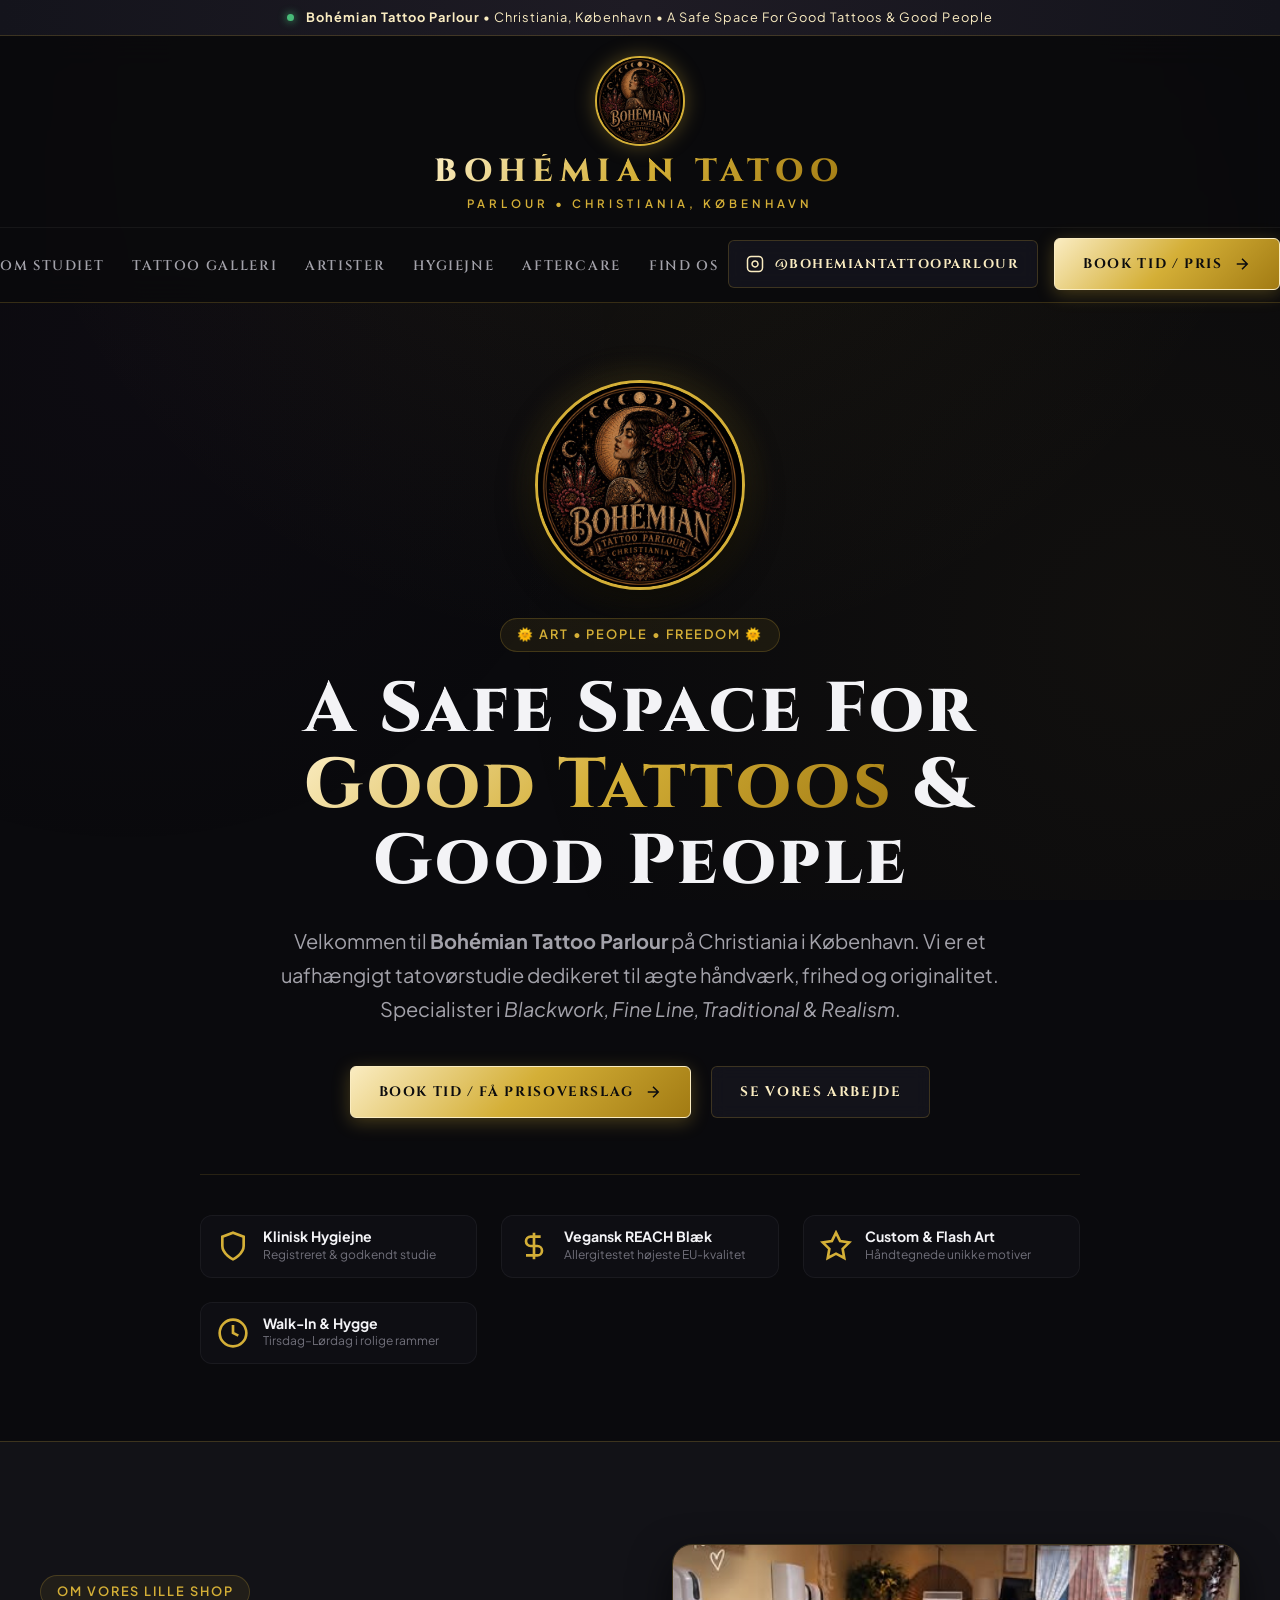
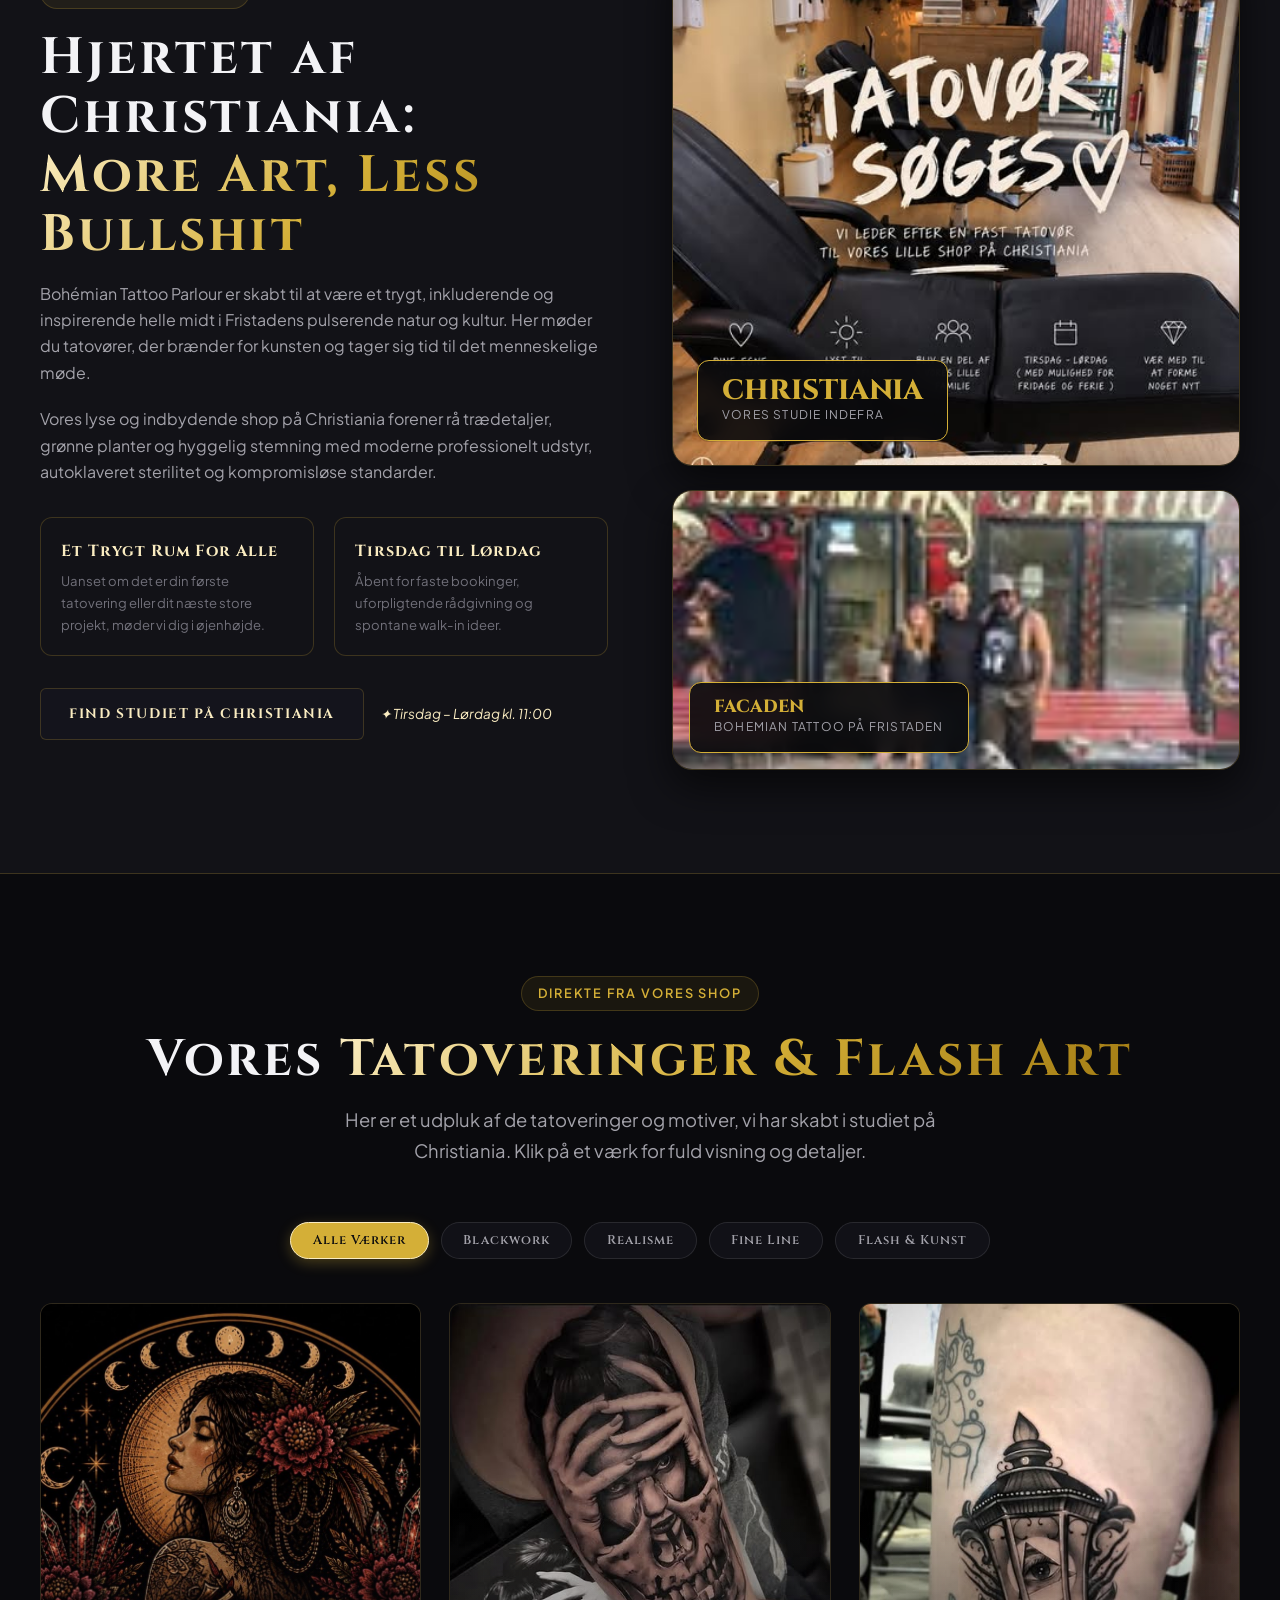
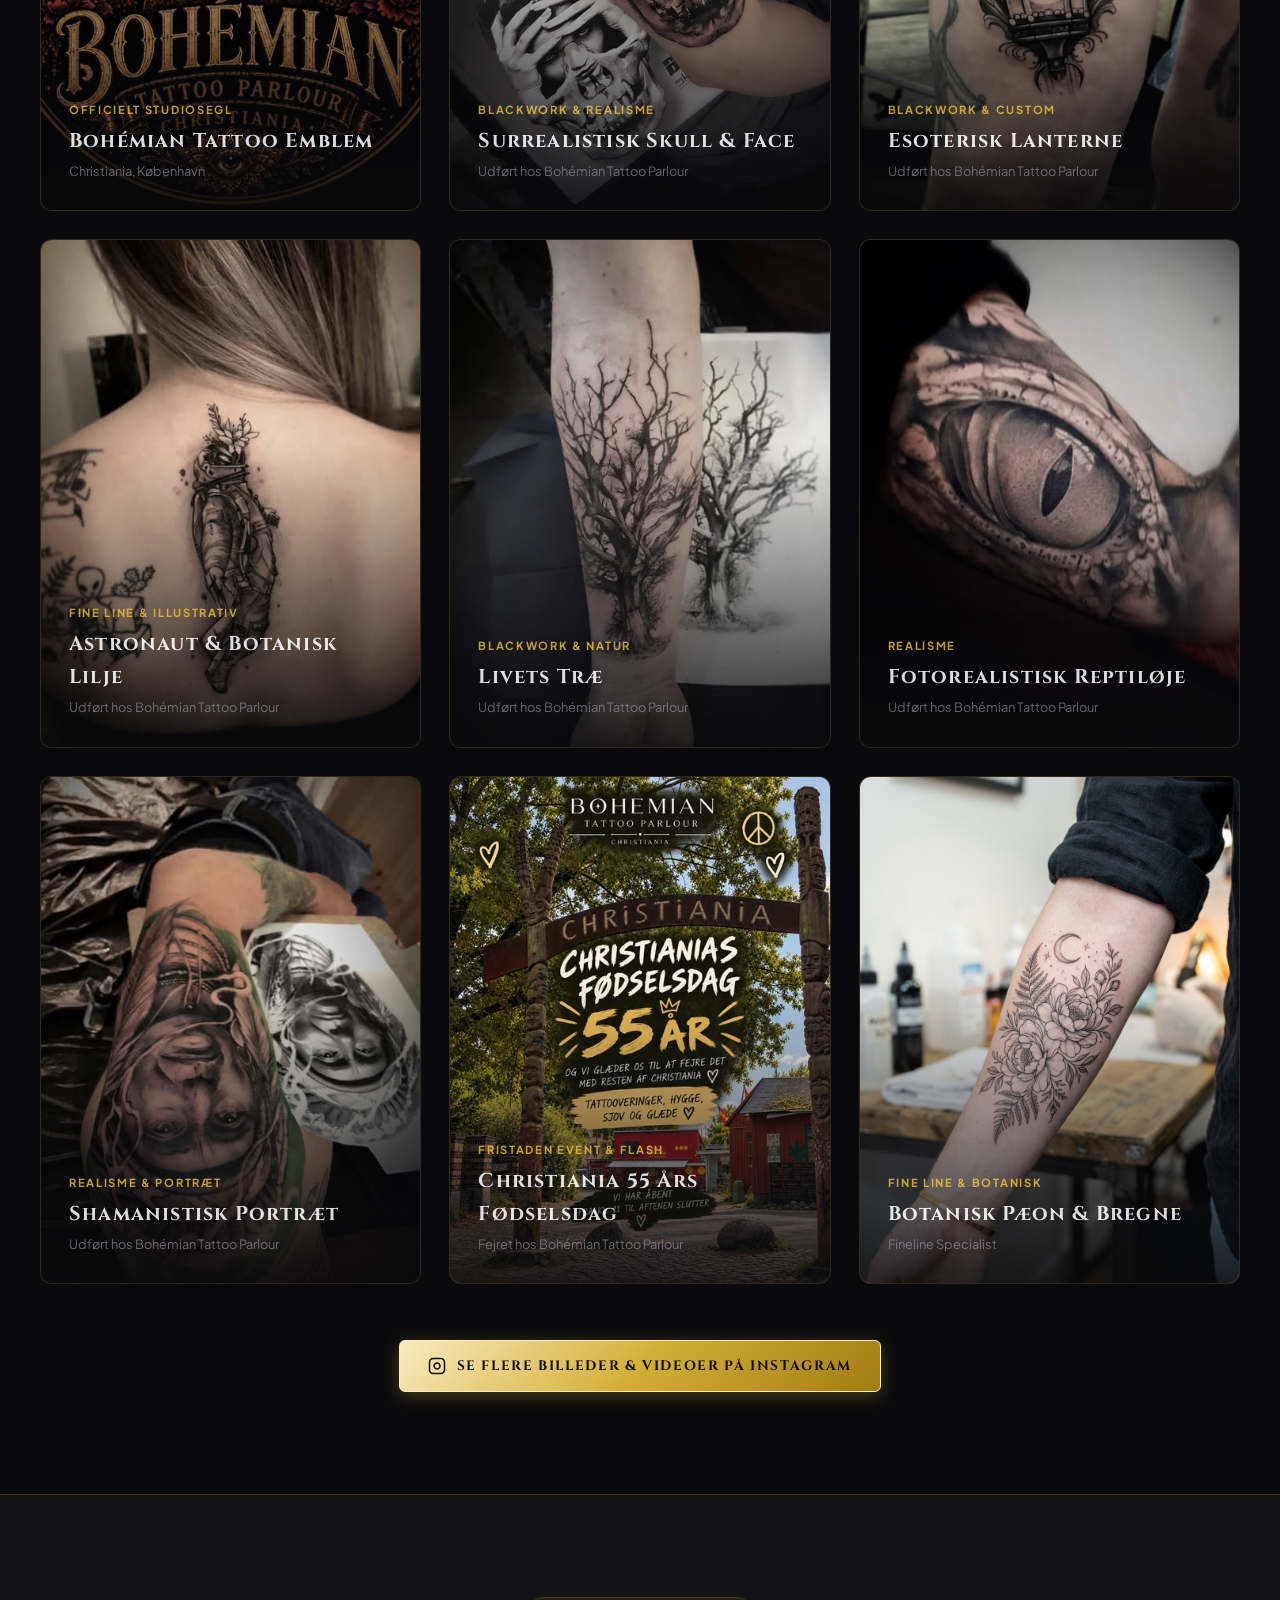
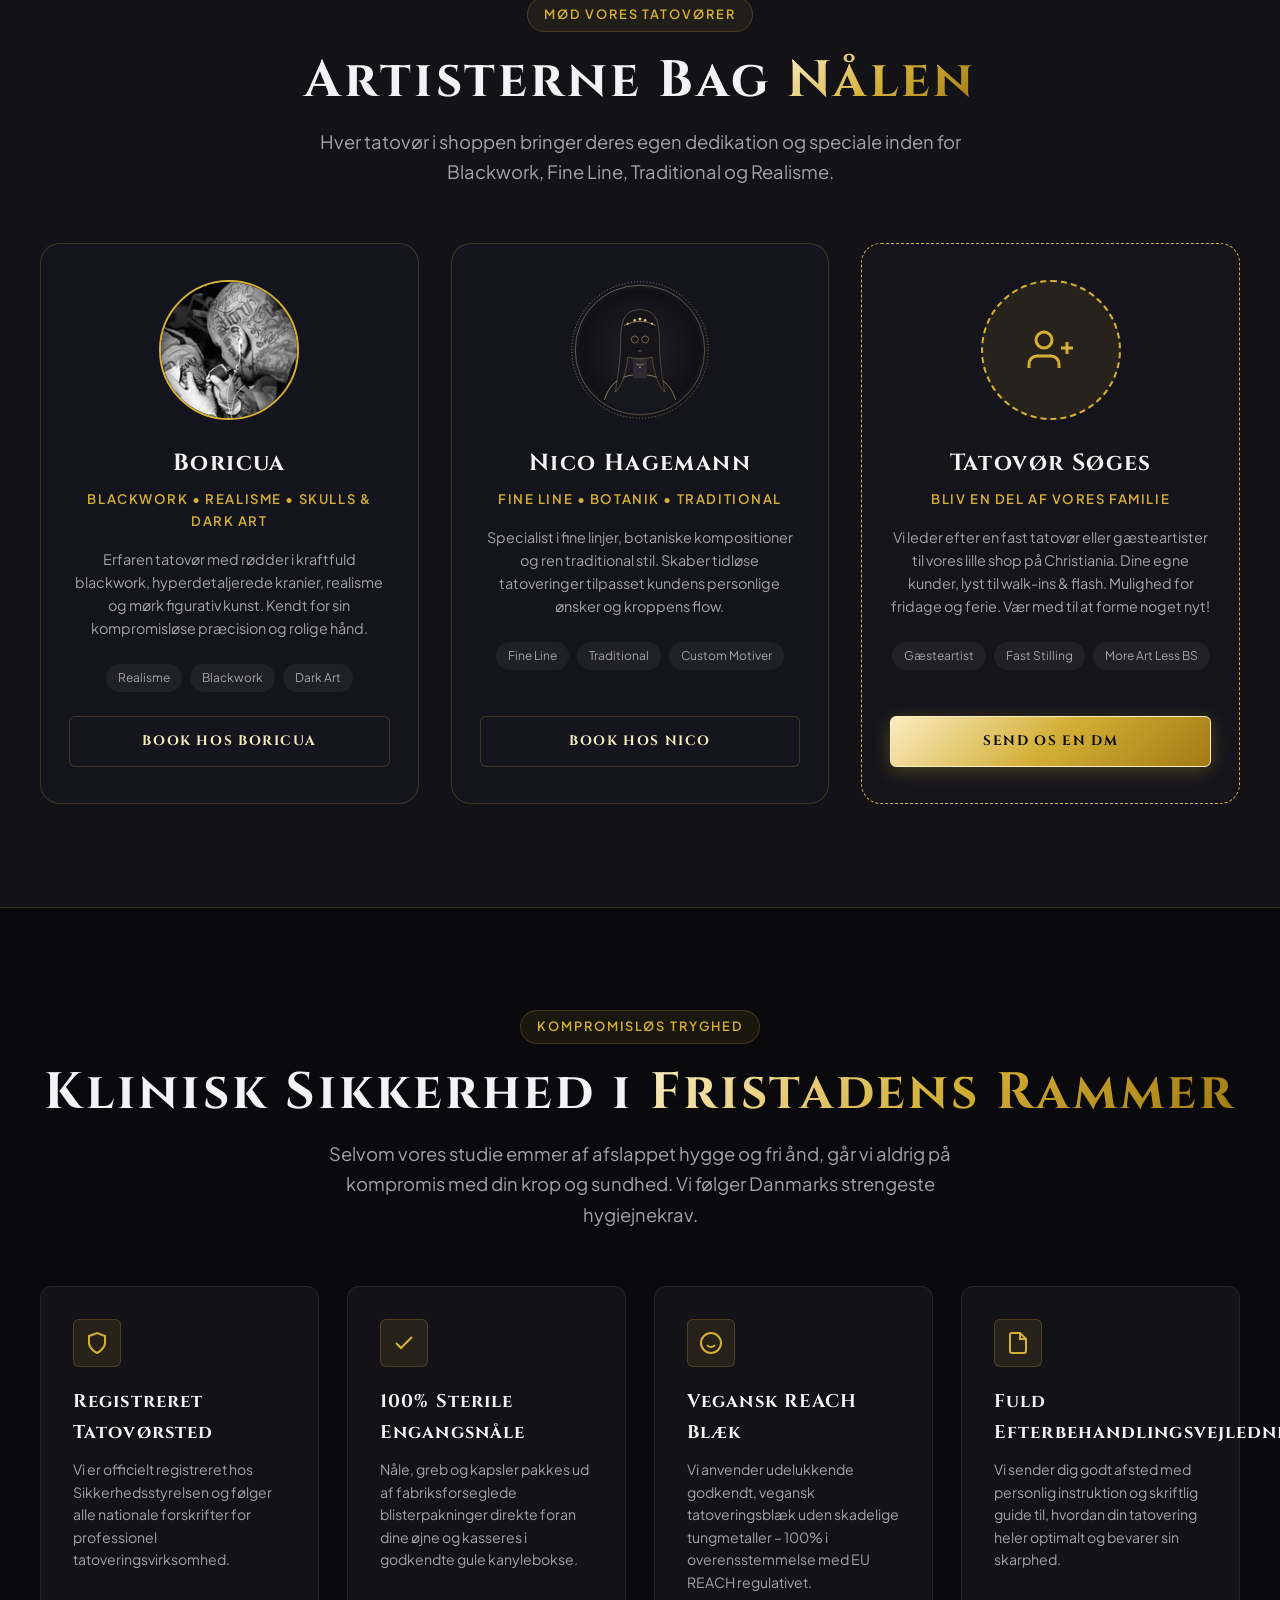
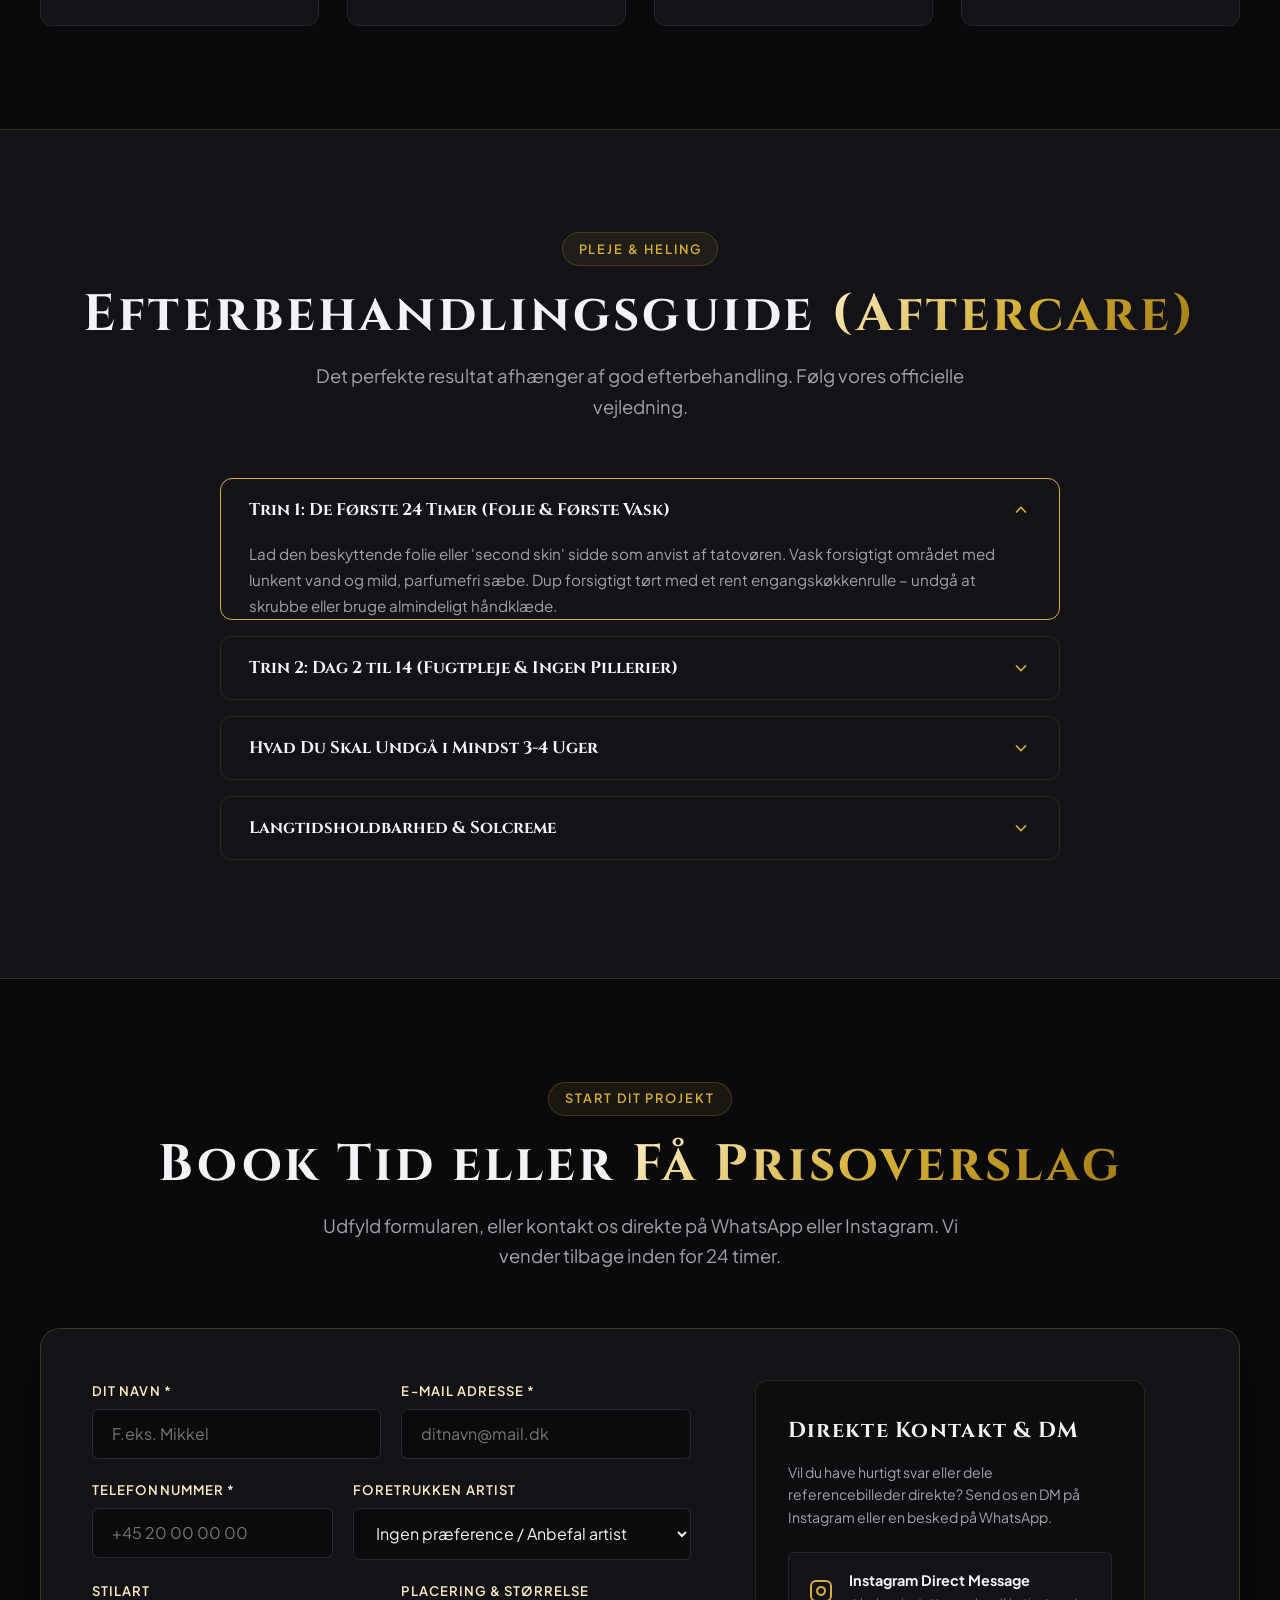
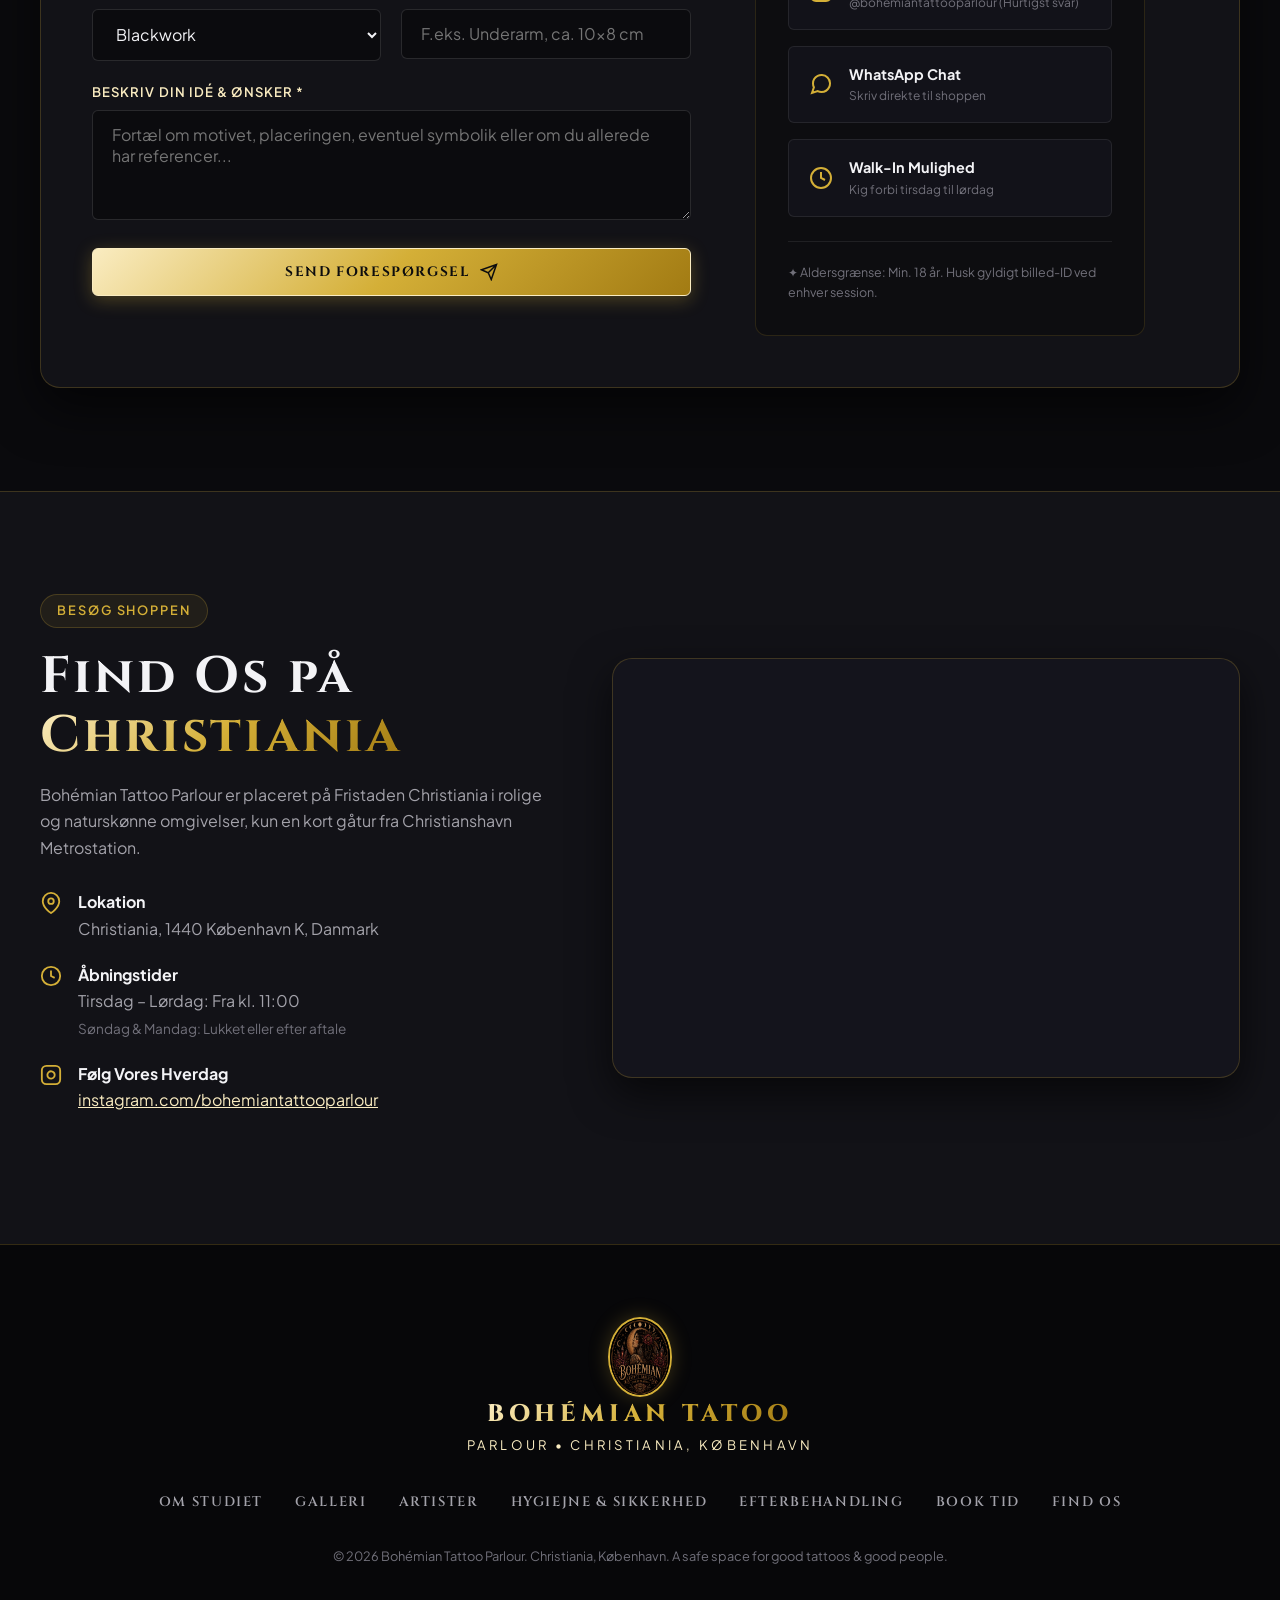
==== index.html @ d4ef80b8 "feat: integrate official master logo emblem from owner across header, hero, gallery and footer" ====
<!DOCTYPE html>
<html lang="da">
<head>
  <meta charset="UTF-8">
  <meta name="viewport" content="width=device-width, initial-scale=1.0">
  <title>Bohémian Tattoo Parlour — Christiania, København | Custom Tattoo Studio</title>
  <meta name="description" content="Bohémian Tattoo Parlour på Christiania i København. A safe space for good tattoos & good people. Blackwork, Fine Line, Traditional og Realism i hjertet af Fristaden.">
  <meta name="keywords" content="Bohemian Tatoo, Bohemian Tattoo Parlour, Christiania tatovør, København tattoo shop, blackwork, fineline, realism tattoo Copenhagen, Fristaden Christiania">
  
  <!-- Favicon -->
  <link rel="icon" type="image/jpeg" href="assets/images/bohemian-master-logo.jpg">
  
  <!-- Stylesheets -->
  <link rel="stylesheet" href="assets/css/styles.css">
</head>
<body>

  <!-- Top Announcement Bar -->
  <div class="announcement-bar">
    <span class="badge-live" aria-hidden="true"></span>
    <span><strong>Bohémian Tattoo Parlour</strong> • Christiania, København • A Safe Space For Good Tattoos &amp; Good People</span>
  </div>

  <!-- Main Sticky Header with Centered Branding (Logo & Name Centered in Top) -->
  <header class="site-header">
    <div class="container header-inner">
      <!-- Centered Brand Logo & Title -->
      <a href="#top" class="brand-centerpiece" aria-label="Bohémian Tattoo Parlour Forside">
        <div class="logo-wrapper">
          <img src="assets/images/bohemian-master-logo.jpg" alt="Bohémian Tattoo Parlour Christiania Logo" class="brand-master-emblem" width="90" height="90">
        </div>
        <h1 class="brand-title gold-gradient-text">BOHÉMIAN TATOO</h1>
        <span class="brand-tagline">PARLOUR • CHRISTIANIA, KØBENHAVN</span>
      </a>

      <!-- Desktop & Tablet Navigation Row -->
      <div class="nav-row">
        <nav aria-label="Hovednavigation">
          <ul class="nav-links">
            <li><a href="#om-os" class="nav-link">Om Studiet</a></li>
            <li><a href="#galleri" class="nav-link">Tattoo Galleri</a></li>
            <li><a href="#artister" class="nav-link">Artister</a></li>
            <li><a href="#hygiejne" class="nav-link">Hygiejne</a></li>
            <li><a href="#aftercare" class="nav-link">Aftercare</a></li>
            <li><a href="#kontakt" class="nav-link">Find Os</a></li>
          </ul>
        </nav>

        <div class="header-actions">
          <a href="https://www.instagram.com/bohemiantattooparlour/" target="_blank" rel="noopener" class="btn btn-secondary" style="padding: 0.6rem 1.1rem; font-size: 0.8rem;" aria-label="Følg os på Instagram">
            <svg class="btn-icon" viewBox="0 0 24 24" fill="none" stroke="currentColor" stroke-width="2"><rect x="2" y="2" width="20" height="20" rx="5" ry="5"/><path d="M16 11.37A4 4 0 1 1 12.63 8 4 4 0 0 1 16 11.37z"/><line x1="17.5" y1="6.5" x2="17.51" y2="6.5"/></svg>
            <span>@bohemiantattooparlour</span>
          </a>
          <a href="#booking" class="btn btn-primary">
            <span>Book Tid / Pris</span>
            <svg class="btn-icon" viewBox="0 0 24 24" fill="none" stroke="currentColor" stroke-width="2"><path d="M5 12h14M12 5l7 7-7 7"/></svg>
          </a>
        </div>

        <!-- Mobile Menu Toggle Button -->
        <button class="mobile-nav-toggle" aria-label="Åbn navigationsmenu" aria-expanded="false" aria-controls="mobile-menu">
          <span></span>
          <span></span>
          <span></span>
        </button>
      </div>
    </div>
  </header>

  <!-- Mobile Drawer Menu -->
  <div class="mobile-nav-backdrop"></div>
  <div class="mobile-nav-drawer" id="mobile-menu" aria-hidden="true">
    <div>
      <div class="brand-centerpiece" style="margin-bottom: 2rem;">
        <img src="assets/images/bohemian-master-logo.jpg" alt="Bohémian Tattoo Parlour Logo" class="brand-master-emblem" style="width: 72px; height: 72px; margin-bottom: 0.5rem;">
        <span class="brand-title gold-gradient-text" style="font-size: 1.3rem;">BOHÉMIAN TATOO</span>
        <span class="brand-tagline">CHRISTIANIA • KØBENHAVN</span>
      </div>
      <ul class="mobile-nav-links">
        <li><a href="#om-os" class="nav-link">Om Studiet</a></li>
        <li><a href="#galleri" class="nav-link">Tattoo Galleri</a></li>
        <li><a href="#artister" class="nav-link">Tatovører &amp; Team</a></li>
        <li><a href="#hygiejne" class="nav-link">Hygiejnestandard</a></li>
        <li><a href="#aftercare" class="nav-link">Efterbehandling</a></li>
        <li><a href="#kontakt" class="nav-link">Find Os på Christiania</a></li>
      </ul>
    </div>
    <div>
      <a href="#booking" class="btn btn-primary" style="width: 100%; margin-bottom: 0.75rem;">Book Konsultation</a>
      <a href="https://www.instagram.com/bohemiantattooparlour/" target="_blank" rel="noopener" class="btn btn-secondary" style="width: 100%; margin-bottom: 1rem;">
        <span>Følg på Instagram</span>
      </a>
      <p style="font-size: 0.8rem; color: var(--text-dim); text-align: center;">Christiania, København • More Art Less Bullshit</p>
    </div>
  </div>

  <main id="top">
    <!-- Hero Section -->
    <section class="hero-section">
      <div class="container hero-content">
        <!-- Floating Official Studio Master Emblem -->
        <div class="hero-emblem-wrapper">
          <img src="assets/images/bohemian-master-logo.jpg" alt="Bohémian Tattoo Parlour Christiania Officielt Segl" class="hero-master-emblem" width="200" height="200">
        </div>
        <div class="section-badge">
          <span>🌞 ART • PEOPLE • FREEDOM 🌞</span>
        </div>
        <h1 class="hero-headline">
          A Safe Space For <span class="gold-gradient-text">Good Tattoos</span> &amp; Good People
        </h1>
        <p class="hero-description">
          Velkommen til <strong>Bohémian Tattoo Parlour</strong> på Christiania i København. Vi er et uafhængigt tatovørstudie dedikeret til ægte håndværk, frihed og originalitet. Specialister i <em>Blackwork, Fine Line, Traditional &amp; Realism</em>.
        </p>

        <div class="hero-cta-group">
          <a href="#booking" class="btn btn-primary">
            <span>Book Tid / Få Prisoverslag</span>
            <svg class="btn-icon" viewBox="0 0 24 24" fill="none" stroke="currentColor" stroke-width="2"><path d="M5 12h14M12 5l7 7-7 7"/></svg>
          </a>
          <a href="#galleri" class="btn btn-secondary">
            <span>Se Vores Arbejde</span>
          </a>
        </div>

        <!-- Trust Badges -->
        <div class="trust-badges-grid">
          <div class="trust-item">
            <svg class="trust-icon" viewBox="0 0 24 24" fill="none" stroke="currentColor" stroke-width="2"><path d="M12 22s8-4 8-10V5l-8-3-8 3v7c0 6 8 10 8 10z"/></svg>
            <div>
              <div class="trust-title">Klinisk Hygiejne</div>
              <div class="trust-desc">Registreret &amp; godkendt studie</div>
            </div>
          </div>

          <div class="trust-item">
            <svg class="trust-icon" viewBox="0 0 24 24" fill="none" stroke="currentColor" stroke-width="2"><path d="M12 2v20M17 5H9.5a3.5 3.5 0 0 0 0 7h5a3.5 3.5 0 0 1 0 7H6"/></svg>
            <div>
              <div class="trust-title">Vegansk REACH Blæk</div>
              <div class="trust-desc">Allergitestet højeste EU-kvalitet</div>
            </div>
          </div>

          <div class="trust-item">
            <svg class="trust-icon" viewBox="0 0 24 24" fill="none" stroke="currentColor" stroke-width="2"><path d="M12 2l3.09 6.26L22 9.27l-5 4.87 1.18 6.88L12 17.77l-6.18 3.25L7 14.14 2 9.27l6.91-1.01L12 2z"/></svg>
            <div>
              <div class="trust-title">Custom &amp; Flash Art</div>
              <div class="trust-desc">Håndtegnede unikke motiver</div>
            </div>
          </div>

          <div class="trust-item">
            <svg class="trust-icon" viewBox="0 0 24 24" fill="none" stroke="currentColor" stroke-width="2"><circle cx="12" cy="12" r="10"/><path d="M12 6v6l4 2"/></svg>
            <div>
              <div class="trust-title">Walk-In &amp; Hygge</div>
              <div class="trust-desc">Tirsdag–Lørdag i rolige rammer</div>
            </div>
          </div>
        </div>
      </div>
    </section>

    <!-- Om Bohemian Tatoo & Vores Studie -->
    <section id="om-os" style="background: var(--bg-surface); border-top: 1px solid var(--gold-border); border-bottom: 1px solid var(--gold-border);">
      <div class="container">
        <div class="about-grid">
          <div class="about-text">
            <div class="section-badge">Om Vores Lille Shop</div>
            <h2 class="section-title">Hjertet af Christiania: <span class="gold-gradient-text">More Art, Less Bullshit</span></h2>
            <p>
              Bohémian Tattoo Parlour er skabt til at være et trygt, inkluderende og inspirerende helle midt i Fristadens pulserende natur og kultur. Her møder du tatovører, der brænder for kunsten og tager sig tid til det menneskelige møde.
            </p>
            <p>
              Vores lyse og indbydende shop på Christiania forener rå trædetaljer, grønne planter og hyggelig stemning med moderne professionelt udstyr, autoklaveret sterilitet og kompromisløse standarder.
            </p>

            <div class="about-features">
              <div class="feature-box">
                <h4>Et Trygt Rum For Alle</h4>
                <p>Uanset om det er din første tatovering eller dit næste store projekt, møder vi dig i øjenhøjde.</p>
              </div>
              <div class="feature-box">
                <h4>Tirsdag til Lørdag</h4>
                <p>Åbent for faste bookinger, uforpligtende rådgivning og spontane walk-in ideer.</p>
              </div>
            </div>

            <div style="margin-top: 2rem; display: flex; gap: 1rem; align-items: center; flex-wrap: wrap;">
              <a href="#kontakt" class="btn btn-secondary">
                <span>Find Studiet på Christiania</span>
              </a>
              <span style="font-size: 0.85rem; color: var(--gold-light); font-style: italic;">✦ Tirsdag – Lørdag kl. 11:00</span>
            </div>
          </div>

          <!-- Real Studio Photos from Christiania -->
          <div class="about-images-duo">
            <div class="about-image-card" style="margin-bottom: 1.5rem;">
              <img src="assets/images/instagram/ig_photo_7.jpg" alt="Bohémian Tattoo Parlour studie indendørs på Christiania">
              <div class="about-floating-badge">
                <div class="number">CHRISTIANIA</div>
                <div class="label">Vores Studie Indefra</div>
              </div>
            </div>
            
            <div class="about-image-card" style="max-height: 280px;">
              <img src="assets/images/instagram/ig_photo_4.jpg" alt="Bohemian Tattoo shop facade og holdet på Christiania" style="height: 280px; object-fit: cover;">
              <div class="about-floating-badge" style="bottom: 1rem; left: 1rem;">
                <div class="number" style="font-size: 1.1rem;">FACADEN</div>
                <div class="label">Bohemian Tattoo på Fristaden</div>
              </div>
            </div>
          </div>
        </div>
      </div>
    </section>

    <!-- Galleri & Værker fra Instagram -->
    <section id="galleri">
      <div class="container">
        <div class="text-center">
          <div class="section-badge">Direkte Fra Vores Shop</div>
          <h2 class="section-title">Vores <span class="gold-gradient-text">Tatoveringer &amp; Flash Art</span></h2>
          <p class="section-subtitle">
            Her er et udpluk af de tatoveringer og motiver, vi har skabt i studiet på Christiania. Klik på et værk for fuld visning og detaljer.
          </p>
        </div>

        <!-- Filter Knapper -->
        <div class="gallery-filters" role="group" aria-label="Filtrer tatoveringer efter stil">
          <button class="filter-btn active" data-filter="all">Alle Værker</button>
          <button class="filter-btn" data-filter="blackwork">Blackwork</button>
          <button class="filter-btn" data-filter="realism">Realisme</button>
          <button class="filter-btn" data-filter="fineline">Fine Line</button>
          <button class="filter-btn" data-filter="flash">Flash &amp; Kunst</button>
        </div>

        <!-- Galleri Grid med faktiske billeder fra Instagram -->
        <div class="gallery-grid">
          <!-- Card 0: Official Studio Master Artwork -->
          <article class="gallery-card" data-category="flash blackwork" 
                   data-img="assets/images/bohemian-master-logo.jpg"
                   data-title="Bohémian Tattoo Parlour — Officielt Studiosegl"
                   data-tag="Officielt Studiosegl"
                   data-artist="Bohémian Tattoo Parlour"
                   data-desc="Det officielle kunstværk og emblem for studiet på Christiania. Forener den boheme sjæl med hellige månefaser, krystaller, kropskunst og det vågende øje i guld og kobber.">
            <img src="assets/images/bohemian-master-logo.jpg" alt="Bohémian Tattoo Parlour officielt logo emblem" loading="lazy">
            <div class="gallery-card-overlay">
              <span class="gallery-tag">Officielt Studiosegl</span>
              <h3 class="gallery-card-title">Bohémian Tattoo Emblem</h3>
              <span class="gallery-artist-credit">Christiania, København</span>
            </div>
          </article>

          <!-- Card 1: Surreal Skull & Face -->
          <article class="gallery-card" data-category="blackwork realism" 
                   data-img="assets/images/instagram/ig_photo_16.jpg"
                   data-title="Surrealistisk Skull &amp; Face Realisme"
                   data-tag="Blackwork &amp; Realisme"
                   data-artist="Bohémian Tattoo Parlour"
                   data-desc="Kraftfuld og detaljeret sort/grå komposition, der kombinerer anatomisk kranie med ansigt og hænder i dyb kontrast.">
            <img src="assets/images/instagram/ig_photo_16.jpg" alt="Surrealistisk skull og ansigt tatovering" loading="lazy">
            <div class="gallery-card-overlay">
              <span class="gallery-tag">Blackwork &amp; Realisme</span>
              <h3 class="gallery-card-title">Surrealistisk Skull &amp; Face</h3>
              <span class="gallery-artist-credit">Udført hos Bohémian Tattoo Parlour</span>
            </div>
          </article>

          <!-- Card 2: Esoteric Lantern with Eye -->
          <article class="gallery-card" data-category="blackwork flash" 
                   data-img="assets/images/instagram/ig_photo_8.jpg"
                   data-title="Esoterisk Lanterne &amp; Det Vågende Øje"
                   data-tag="Blackwork &amp; Custom"
                   data-artist="Bohémian Tattoo Parlour"
                   data-desc="Boheme-inspireret lygtemotiv med ornamentik og det vågende øje i trekanten. Skarpe linjer og bløde skygger.">
            <img src="assets/images/instagram/ig_photo_8.jpg" alt="Lanterne tatovering med vågende øje" loading="lazy">
            <div class="gallery-card-overlay">
              <span class="gallery-tag">Blackwork &amp; Custom</span>
              <h3 class="gallery-card-title">Esoterisk Lanterne</h3>
              <span class="gallery-artist-credit">Udført hos Bohémian Tattoo Parlour</span>
            </div>
          </article>

          <!-- Card 3: Floating Astronaut with Flowers -->
          <article class="gallery-card" data-category="fineline blackwork" 
                   data-img="assets/images/instagram/ig_photo_11.jpg"
                   data-title="Svævende Astronaut &amp; Botanisk Lilje"
                   data-tag="Fine Line &amp; Illustrativ"
                   data-artist="Bohémian Tattoo Parlour"
                   data-desc="Poetisk motiv af en vægtløs astronaut med vilde botaniske blomster spirende fra hjelmen. Fin linjeføring på ryg.">
            <img src="assets/images/instagram/ig_photo_11.jpg" alt="Astronaut tatovering med blomster på ryg" loading="lazy">
            <div class="gallery-card-overlay">
              <span class="gallery-tag">Fine Line &amp; Illustrativ</span>
              <h3 class="gallery-card-title">Astronaut &amp; Botanisk Lilje</h3>
              <span class="gallery-artist-credit">Udført hos Bohémian Tattoo Parlour</span>
            </div>
          </article>

          <!-- Card 4: Tree of Life Blackwork -->
          <article class="gallery-card" data-category="blackwork fineline" 
                   data-img="assets/images/instagram/ig_photo_12.jpg"
                   data-title="Livets Træ &amp; Grenværk"
                   data-tag="Blackwork &amp; Natur"
                   data-artist="Bohémian Tattoo Parlour"
                   data-desc="Præcis illustration af et kroget, levende egetræ på underarmen med fine, dynamiske forgreninger.">
            <img src="assets/images/instagram/ig_photo_12.jpg" alt="Træ tatovering på underarm" loading="lazy">
            <div class="gallery-card-overlay">
              <span class="gallery-tag">Blackwork &amp; Natur</span>
              <h3 class="gallery-card-title">Livets Træ</h3>
              <span class="gallery-artist-credit">Udført hos Bohémian Tattoo Parlour</span>
            </div>
          </article>

          <!-- Card 5: Photorealistic Reptile Eye -->
          <article class="gallery-card" data-category="realism" 
                   data-img="assets/images/instagram/ig_photo_14.jpg"
                   data-title="Fotorealistisk Reptiløje"
                   data-tag="Realisme"
                   data-artist="Bohémian Tattoo Parlour"
                   data-desc="Intens og naturtro gengivelse af et krybdyrs øje med mikroskopisk skæltekstur og lysrefleksioner.">
            <img src="assets/images/instagram/ig_photo_14.jpg" alt="Reptiløje realisme tatovering" loading="lazy">
            <div class="gallery-card-overlay">
              <span class="gallery-tag">Realisme</span>
              <h3 class="gallery-card-title">Fotorealistisk Reptiløje</h3>
              <span class="gallery-artist-credit">Udført hos Bohémian Tattoo Parlour</span>
            </div>
          </article>

          <!-- Card 6: Native Shamanic Portrait -->
          <article class="gallery-card" data-category="realism" 
                   data-img="assets/images/instagram/ig_photo_10.jpg"
                   data-title="Shamanistisk Portræt med Grøn Aura"
                   data-tag="Realisme &amp; Portræt"
                   data-artist="Bohémian Tattoo Parlour"
                   data-desc="Dybt portræt med fjerdragt, sjælefulde øjne og subtile grønne røg- og auratoner på overarm.">
            <img src="assets/images/instagram/ig_photo_10.jpg" alt="Shamanistisk portræt tatovering" loading="lazy">
            <div class="gallery-card-overlay">
              <span class="gallery-tag">Realisme &amp; Portræt</span>
              <h3 class="gallery-card-title">Shamanistisk Portræt</h3>
              <span class="gallery-artist-credit">Udført hos Bohémian Tattoo Parlour</span>
            </div>
          </article>

          <!-- Card 7: Christiania 55 År Event Poster -->
          <article class="gallery-card" data-category="flash" 
                   data-img="assets/images/instagram/ig_photo_6.jpg"
                   data-title="Christianias Fødselsdag 55 År"
                   data-tag="Fristaden Event &amp; Flash"
                   data-artist="Bohémian Tattoo Parlour"
                   data-desc="Officiel plakat og festdag for Christianias 55 års fødselsdag fejret med tatoveringer, hygge, sjov og glæde.">
            <img src="assets/images/instagram/ig_photo_6.jpg" alt="Christianias fødselsdag plakat for Bohemian Tattoo" loading="lazy">
            <div class="gallery-card-overlay">
              <span class="gallery-tag">Fristaden Event &amp; Flash</span>
              <h3 class="gallery-card-title">Christiania 55 Års Fødselsdag</h3>
              <span class="gallery-artist-credit">Fejret hos Bohémian Tattoo Parlour</span>
            </div>
          </article>

          <!-- Card 8: Botanisk Pæon Fineline -->
          <article class="gallery-card" data-category="fineline" 
                   data-img="assets/images/gallery-1.jpg"
                   data-title="Botanisk Pæon &amp; Bregne"
                   data-tag="Fine Line &amp; Botanisk"
                   data-artist="Bohémian Tattoo Parlour"
                   data-desc="Ultrasprød single-needle fineline med vilde bregner, pæoner og subtil halvmåne.">
            <img src="assets/images/gallery-1.jpg" alt="Fineline botanisk pæon tatovering" loading="lazy">
            <div class="gallery-card-overlay">
              <span class="gallery-tag">Fine Line &amp; Botanisk</span>
              <h3 class="gallery-card-title">Botanisk Pæon &amp; Bregne</h3>
              <span class="gallery-artist-credit">Fineline Specialist</span>
            </div>
          </article>
        </div>

        <!-- Instagram Feed Callout -->
        <div style="margin-top: 3.5rem; text-align: center;">
          <a href="https://www.instagram.com/bohemiantattooparlour/" target="_blank" rel="noopener" class="btn btn-primary" style="display: inline-flex;">
            <svg class="btn-icon" viewBox="0 0 24 24" fill="none" stroke="currentColor" stroke-width="2"><rect x="2" y="2" width="20" height="20" rx="5" ry="5"/><path d="M16 11.37A4 4 0 1 1 12.63 8 4 4 0 0 1 16 11.37z"/><line x1="17.5" y1="6.5" x2="17.51" y2="6.5"/></svg>
            <span>Se Flere Billeder &amp; Videoer på Instagram</span>
          </a>
        </div>
      </div>
    </section>

    <!-- Artister & Team -->
    <section id="artister" style="background: var(--bg-surface); border-top: 1px solid var(--gold-border); border-bottom: 1px solid var(--gold-border);">
      <div class="container">
        <div class="text-center">
          <div class="section-badge">Mød Vores Tatovører</div>
          <h2 class="section-title">Artisterne Bag <span class="gold-gradient-text">Nålen</span></h2>
          <p class="section-subtitle">
            Hver tatovør i shoppen bringer deres egen dedikation og speciale inden for Blackwork, Fine Line, Traditional og Realisme.
          </p>
        </div>

        <div class="artists-grid">
          <!-- Artist 1: Boricua -->
          <article class="artist-card">
            <div class="artist-avatar-wrapper">
              <img src="assets/images/instagram/ig_photo_2.jpg" alt="Tatovør Boricua" style="width: 100%; height: 100%; object-fit: cover; border-radius: 50%; border: 2px solid var(--gold-primary);">
            </div>
            <h3 class="artist-name">Boricua</h3>
            <span class="artist-specialty">Blackwork • Realisme • Skulls &amp; Dark Art</span>
            <p class="artist-bio">
              Erfaren tatovør med rødder i kraftfuld blackwork, hyperdetaljerede kranier, realisme og mørk figurativ kunst. Kendt for sin kompromisløse præcision og rolige hånd.
            </p>
            <div class="artist-tags">
              <span class="artist-tag-pill">Realisme</span>
              <span class="artist-tag-pill">Blackwork</span>
              <span class="artist-tag-pill">Dark Art</span>
            </div>
            <a href="#booking" class="btn btn-secondary" style="width: 100%; margin-top: auto;">Book hos Boricua</a>
          </article>

          <!-- Artist 2: Nico Hagemann -->
          <article class="artist-card">
            <div class="artist-avatar-wrapper">
              <img src="assets/images/artist-freja.svg" alt="Nico Hagemann tatovør" style="width: 100%; height: 100%; object-fit: cover; border-radius: 50%;">
            </div>
            <h3 class="artist-name">Nico Hagemann</h3>
            <span class="artist-specialty">Fine Line • Botanik • Traditional</span>
            <p class="artist-bio">
              Specialist i fine linjer, botaniske kompositioner og ren traditional stil. Skaber tidløse tatoveringer tilpasset kundens personlige ønsker og kroppens flow.
            </p>
            <div class="artist-tags">
              <span class="artist-tag-pill">Fine Line</span>
              <span class="artist-tag-pill">Traditional</span>
              <span class="artist-tag-pill">Custom Motiver</span>
            </div>
            <a href="#booking" class="btn btn-secondary" style="width: 100%; margin-top: auto;">Book hos Nico</a>
          </article>

          <!-- Artist 3: Tatovør Søges / Guest Spots -->
          <article class="artist-card" style="border: 1px dashed var(--gold-primary); background: rgba(22, 22, 30, 0.5);">
            <div class="artist-avatar-wrapper" style="display: flex; align-items: center; justify-content: center; background: rgba(212, 175, 55, 0.1); border: 2px dashed var(--gold-primary);">
              <svg viewBox="0 0 24 24" width="48" height="48" fill="none" stroke="var(--gold-primary)" stroke-width="1.5"><path d="M16 21v-2a4 4 0 0 0-4-4H5a4 4 0 0 0-4 4v2"/><circle cx="8.5" cy="7" r="4"/><line x1="20" y1="8" x2="20" y2="14"/><line x1="23" y1="11" x2="17" y2="11"/></svg>
            </div>
            <h3 class="artist-name">Tatovør Søges</h3>
            <span class="artist-specialty">Bliv en del af vores familie</span>
            <p class="artist-bio">
              Vi leder efter en fast tatovør eller gæsteartister til vores lille shop på Christiania. Dine egne kunder, lyst til walk-ins &amp; flash. Mulighed for fridage og ferie. Vær med til at forme noget nyt!
            </p>
            <div class="artist-tags">
              <span class="artist-tag-pill">Gæsteartist</span>
              <span class="artist-tag-pill">Fast Stilling</span>
              <span class="artist-tag-pill">More Art Less BS</span>
            </div>
            <a href="https://www.instagram.com/bohemiantattooparlour/" target="_blank" rel="noopener" class="btn btn-primary" style="width: 100%; margin-top: auto;">Send os en DM</a>
          </article>
        </div>
      </div>
    </section>

    <!-- Hygiejne & Sikkerhed -->
    <section id="hygiejne">
      <div class="container">
        <div class="text-center">
          <div class="section-badge">Kompromisløs Tryghed</div>
          <h2 class="section-title">Klinisk Sikkerhed i <span class="gold-gradient-text">Fristadens Rammer</span></h2>
          <p class="section-subtitle">
            Selvom vores studie emmer af afslappet hygge og fri ånd, går vi aldrig på kompromis med din krop og sundhed. Vi følger Danmarks strengeste hygiejnekrav.
          </p>
        </div>

        <div class="hygiene-grid">
          <div class="hygiene-card">
            <div class="hygiene-icon-wrap">
              <svg viewBox="0 0 24 24" width="24" height="24" fill="none" stroke="currentColor" stroke-width="2"><path d="M12 22s8-4 8-10V5l-8-3-8 3v7c0 6 8 10 8 10z"/></svg>
            </div>
            <h4>Registreret Tatovørsted</h4>
            <p>Vi er officielt registreret hos Sikkerhedsstyrelsen og følger alle nationale forskrifter for professionel tatoveringsvirksomhed.</p>
          </div>

          <div class="hygiene-card">
            <div class="hygiene-icon-wrap">
              <svg viewBox="0 0 24 24" width="24" height="24" fill="none" stroke="currentColor" stroke-width="2"><polyline points="20 6 9 17 4 12"/></svg>
            </div>
            <h4>100% Sterile Engangsnåle</h4>
            <p>Nåle, greb og kapsler pakkes ud af fabriksforseglede blisterpakninger direkte foran dine øjne og kasseres i godkendte gule kanylebokse.</p>
          </div>

          <div class="hygiene-card">
            <div class="hygiene-icon-wrap">
              <svg viewBox="0 0 24 24" width="24" height="24" fill="none" stroke="currentColor" stroke-width="2"><circle cx="12" cy="12" r="10"/><path d="M8 14s1.5 2 4 2 4-2 4-2"/><line x1="9" y1="9" x2="9.01" y2="9"/><line x1="15" y1="9" x2="15.01" y2="9"/></svg>
            </div>
            <h4>Vegansk REACH Blæk</h4>
            <p>Vi anvender udelukkende godkendt, vegansk tatoveringsblæk uden skadelige tungmetaller – 100% i overensstemmelse med EU REACH regulativet.</p>
          </div>

          <div class="hygiene-card">
            <div class="hygiene-icon-wrap">
              <svg viewBox="0 0 24 24" width="24" height="24" fill="none" stroke="currentColor" stroke-width="2"><path d="M14 2H6a2 2 0 0 0-2 2v16a2 2 0 0 0 2 2h12a2 2 0 0 0 2-2V8z"/><polyline points="14 2 14 8 20 8"/></svg>
            </div>
            <h4>Fuld Efterbehandlingsvejledning</h4>
            <p>Vi sender dig godt afsted med personlig instruktion og skriftlig guide til, hvordan din tatovering heler optimalt og bevarer sin skarphed.</p>
          </div>
        </div>
      </div>
    </section>

    <!-- Aftercare Accordion Guide -->
    <section id="aftercare" style="background: var(--bg-surface); border-top: 1px solid var(--gold-border); border-bottom: 1px solid var(--gold-border);">
      <div class="container">
        <div class="text-center">
          <div class="section-badge">Pleje &amp; Heling</div>
          <h2 class="section-title">Efterbehandlingsguide <span class="gold-gradient-text">(Aftercare)</span></h2>
          <p class="section-subtitle">
            Det perfekte resultat afhænger af god efterbehandling. Følg vores officielle vejledning.
          </p>
        </div>

        <div class="aftercare-container">
          <!-- Accordion 1 -->
          <div class="accordion-item">
            <button class="accordion-header" aria-expanded="true">
              <span>Trin 1: De Første 24 Timer (Folie &amp; Første Vask)</span>
              <svg class="accordion-icon" viewBox="0 0 24 24" fill="none" stroke="currentColor" stroke-width="2"><polyline points="6 9 12 15 18 9"/></svg>
            </button>
            <div class="accordion-content">
              <p>Lad den beskyttende folie eller 'second skin' sidde som anvist af tatovøren. Vask forsigtigt området med lunkent vand og mild, parfumefri sæbe. Dup forsigtigt tørt med et rent engangskøkkenrulle – undgå at skrubbe eller bruge almindeligt håndklæde.</p>
            </div>
          </div>

          <!-- Accordion 2 -->
          <div class="accordion-item">
            <button class="accordion-header" aria-expanded="false">
              <span>Trin 2: Dag 2 til 14 (Fugtpleje &amp; Ingen Pillerier)</span>
              <svg class="accordion-icon" viewBox="0 0 24 24" fill="none" stroke="currentColor" stroke-width="2"><polyline points="6 9 12 15 18 9"/></svg>
            </button>
            <div class="accordion-content">
              <p>Smør et tyndt lag godkendt aftercare salve (Panthenol salve eller specialcreme) 2–3 gange om dagen. Huden skal kunne ånde – 'less is more'. Når såret begynder at skalle, må du aldrig klø eller pille sårskorper af, da det kan trække blækket ud.</p>
            </div>
          </div>

          <!-- Accordion 3 -->
          <div class="accordion-item">
            <button class="accordion-header" aria-expanded="false">
              <span>Hvad Du Skal Undgå i Mindst 3-4 Uger</span>
              <svg class="accordion-icon" viewBox="0 0 24 24" fill="none" stroke="currentColor" stroke-width="2"><polyline points="6 9 12 15 18 9"/></svg>
            </button>
            <div class="accordion-content">
              <p>Undgå direkte solbadning, solarium, svømmehal, sauna, havvand og karbad i minimum 3–4 uger. Tag kun hurtige, lunkne brusebade. Undgå stramt tøj, der gnider mod det friske område.</p>
            </div>
          </div>

          <!-- Accordion 4 -->
          <div class="accordion-item">
            <button class="accordion-header" aria-expanded="false">
              <span>Langtidsholdbarhed &amp; Solcreme</span>
              <svg class="accordion-icon" viewBox="0 0 24 24" fill="none" stroke="currentColor" stroke-width="2"><polyline points="6 9 12 15 18 9"/></svg>
            </button>
            <div class="accordion-content">
              <p>Når tatoveringen er fuldt helet efter ca. 4 uger, skal du altid bruge en god solcreme med faktor 50+, når du opholder dig i solen. UV-stråler nedbryder blækpartikler over tid, så solcreme holder dine tatoveringer knivskarpe i årtier.</p>
            </div>
          </div>
        </div>
      </div>
    </section>

    <!-- Booking & Prisforespørgsel -->
    <section id="booking">
      <div class="container">
        <div class="text-center">
          <div class="section-badge">Start Dit Projekt</div>
          <h2 class="section-title">Book Tid eller <span class="gold-gradient-text">Få Prisoverslag</span></h2>
          <p class="section-subtitle">
            Udfyld formularen, eller kontakt os direkte på WhatsApp eller Instagram. Vi vender tilbage inden for 24 timer.
          </p>
        </div>

        <div class="booking-wrap">
          <form class="booking-form" id="booking-form">
            <div class="form-row">
              <div class="form-group">
                <label for="booking-name">Dit Navn *</label>
                <input type="text" id="booking-name" required placeholder="F.eks. Mikkel">
              </div>
              <div class="form-group">
                <label for="booking-email">E-mail Adresse *</label>
                <input type="email" id="booking-email" required placeholder="ditnavn@mail.dk">
              </div>
            </div>

            <div class="form-row">
              <div class="form-group">
                <label for="booking-phone">Telefonnummer *</label>
                <input type="tel" id="booking-phone" required placeholder="+45 20 00 00 00">
              </div>
              <div class="form-group">
                <label for="booking-artist">Foretrukken Artist</label>
                <select id="booking-artist">
                  <option value="any">Ingen præference / Anbefal artist</option>
                  <option value="boricua">Boricua (Blackwork &amp; Realisme)</option>
                  <option value="nico">Nico Hagemann (Fine Line &amp; Botanik)</option>
                </select>
              </div>
            </div>

            <div class="form-row">
              <div class="form-group">
                <label for="booking-style">Stilart</label>
                <select id="booking-style">
                  <option value="blackwork">Blackwork</option>
                  <option value="fineline">Fine Line</option>
                  <option value="traditional">Traditional</option>
                  <option value="realism">Realisme</option>
                  <option value="custom">Custom / Andet</option>
                </select>
              </div>
              <div class="form-group">
                <label for="booking-placement">Placering &amp; Størrelse</label>
                <input type="text" id="booking-placement" placeholder="F.eks. Underarm, ca. 10x8 cm">
              </div>
            </div>

            <div class="form-group">
              <label for="booking-description">Beskriv Din Idé &amp; Ønsker *</label>
              <textarea id="booking-description" required placeholder="Fortæl om motivet, placeringen, eventuel symbolik eller om du allerede har referencer..."></textarea>
            </div>

            <button type="submit" class="btn btn-primary" style="width: 100%; margin-top: 0.5rem;">
              <span>Send Forespørgsel</span>
              <svg class="btn-icon" viewBox="0 0 24 24" fill="none" stroke="currentColor" stroke-width="2"><path d="M22 2L11 13M22 2l-7 20-4-9-9-4 20-7z"/></svg>
            </button>
          </form>

          <!-- Sidebar direkte kanaler -->
          <div class="booking-info-sidebar">
            <div>
              <h3 style="font-size: 1.35rem; margin-bottom: 0.75rem;">Direkte Kontakt &amp; DM</h3>
              <p style="font-size: 0.88rem; color: var(--text-muted); line-height: 1.6;">
                Vil du have hurtigt svar eller dele referencebilleder direkte? Send os en DM på Instagram eller en besked på WhatsApp.
              </p>

              <div class="direct-channels">
                <a href="https://www.instagram.com/bohemiantattooparlour/" target="_blank" rel="noopener" class="channel-btn">
                  <svg class="channel-icon" viewBox="0 0 24 24" fill="none" stroke="currentColor" stroke-width="2"><rect x="2" y="2" width="20" height="20" rx="5" ry="5"/><path d="M16 11.37A4 4 0 1 1 12.63 8 4 4 0 0 1 16 11.37z"/><line x1="17.5" y1="6.5" x2="17.51" y2="6.5"/></svg>
                  <div>
                    <div style="font-weight: 700; font-size: 0.9rem;">Instagram Direct Message</div>
                    <div style="font-size: 0.75rem; color: var(--text-dim);">@bohemiantattooparlour (Hurtigst svar)</div>
                  </div>
                </a>

                <a href="https://wa.me/4520000000" target="_blank" rel="noopener" class="channel-btn">
                  <svg class="channel-icon" viewBox="0 0 24 24" fill="none" stroke="currentColor" stroke-width="2"><path d="M21 11.5a8.38 8.38 0 0 1-.9 3.8 8.5 8.5 0 0 1-7.6 4.7 8.38 8.38 0 0 1-3.8-.9L3 21l1.9-5.7a8.38 8.38 0 0 1-.9-3.8 8.5 8.5 0 0 1 4.7-7.6 8.38 8.38 0 0 1 3.8-.9h.5a8.48 8.48 0 0 1 8 8v.5z"/></svg>
                  <div>
                    <div style="font-weight: 700; font-size: 0.9rem;">WhatsApp Chat</div>
                    <div style="font-size: 0.75rem; color: var(--text-dim);">Skriv direkte til shoppen</div>
                  </div>
                </a>

                <div class="channel-btn" style="cursor: default;">
                  <svg class="channel-icon" viewBox="0 0 24 24" fill="none" stroke="currentColor" stroke-width="2"><circle cx="12" cy="12" r="10"/><path d="M12 6v6l4 2"/></svg>
                  <div>
                    <div style="font-weight: 700; font-size: 0.9rem;">Walk-In Mulighed</div>
                    <div style="font-size: 0.75rem; color: var(--text-dim);">Kig forbi tirsdag til lørdag</div>
                  </div>
                </div>
              </div>
            </div>

            <div style="margin-top: 1.5rem; padding-top: 1.25rem; border-top: 1px solid rgba(255,255,255,0.08); font-size: 0.78rem; color: var(--text-dim);">
              ✦ Aldersgrænse: Min. 18 år. Husk gyldigt billed-ID ved enhver session.
            </div>
          </div>
        </div>
      </div>
    </section>

    <!-- Find Os på Christiania -->
    <section id="kontakt" style="background: var(--bg-surface); border-top: 1px solid var(--gold-border);">
      <div class="container">
        <div class="location-grid">
          <div class="location-info">
            <div class="section-badge">Besøg Shoppen</div>
            <h2 class="section-title">Find Os på <span class="gold-gradient-text">Christiania</span></h2>
            <p style="color: var(--text-muted); margin-bottom: 1.5rem;">
              Bohémian Tattoo Parlour er placeret på Fristaden Christiania i rolige og naturskønne omgivelser, kun en kort gåtur fra Christianshavn Metrostation.
            </p>

            <ul class="info-list">
              <li class="info-item">
                <svg viewBox="0 0 24 24" fill="none" stroke="currentColor" stroke-width="2"><path d="M21 10c0 7-9 13-9 13s-9-6-9-13a9 9 0 0 1 18 0z"/><circle cx="12" cy="10" r="3"/></svg>
                <div>
                  <strong style="color: var(--text-main); display: block;">Lokation</strong>
                  <span style="color: var(--text-muted);">Christiania, 1440 København K, Danmark</span>
                </div>
              </li>

              <li class="info-item">
                <svg viewBox="0 0 24 24" fill="none" stroke="currentColor" stroke-width="2"><circle cx="12" cy="12" r="10"/><polyline points="12 6 12 12 16 14"/></svg>
                <div>
                  <strong style="color: var(--text-main); display: block;">Åbningstider</strong>
                  <span style="color: var(--text-muted); display: block;">Tirsdag – Lørdag: Fra kl. 11:00</span>
                  <span style="color: var(--text-dim); font-size: 0.85rem;">Søndag &amp; Mandag: Lukket eller efter aftale</span>
                </div>
              </li>

              <li class="info-item">
                <svg viewBox="0 0 24 24" fill="none" stroke="currentColor" stroke-width="2"><rect x="2" y="2" width="20" height="20" rx="5" ry="5"/><path d="M16 11.37A4 4 0 1 1 12.63 8 4 4 0 0 1 16 11.37z"/><line x1="17.5" y1="6.5" x2="17.51" y2="6.5"/></svg>
                <div>
                  <strong style="color: var(--text-main); display: block;">Følg Vores Hverdag</strong>
                  <a href="https://www.instagram.com/bohemiantattooparlour/" target="_blank" rel="noopener" style="color: var(--gold-light); text-decoration: underline;">
                    instagram.com/bohemiantattooparlour
                  </a>
                </div>
              </li>
            </ul>
          </div>

          <!-- Kort over Christiania -->
          <div class="map-embed-wrapper">
            <iframe 
              title="Kort over Christiania i København"
              src="https://www.google.com/maps/embed?pb=!1m18!1m12!1m3!1d2250.2185590924967!2d12.596043216016723!3d55.67389898053229!2m3!1f0!2f0!3f0!3m2!1i1024!2i768!4f13.1!3m3!1m2!1s0x4652533ed07d5789%3A0x6a0a0ad52f854bcf!2sFristaden%20Christiania%2C%20K%C3%B8benhavn!5e0!3m2!1sda!2sdk!4v1695000000000!5m2!1sda!2sdk"
              loading="lazy" 
              referrerpolicy="no-referrer-when-downgrade">
            </iframe>
          </div>
        </div>
      </div>
    </section>
  </main>

  <!-- Centered Footer with Official Emblem & Credits -->
  <footer class="site-footer">
    <div class="container">
      <div class="footer-emblem">
        <img src="assets/images/bohemian-master-logo.jpg" alt="Bohémian Tattoo Parlour Logo" class="footer-master-emblem" width="80" height="80">
      </div>
      <h3 class="brand-title gold-gradient-text" style="font-size: 1.5rem; margin-bottom: 0.4rem;">BOHÉMIAN TATOO</h3>
      <p style="font-size: 0.82rem; color: var(--gold-light); letter-spacing: 0.25em; text-transform: uppercase;">
        PARLOUR • CHRISTIANIA, KØBENHAVN
      </p>

      <ul class="footer-nav">
        <li><a href="#om-os" class="nav-link">Om Studiet</a></li>
        <li><a href="#galleri" class="nav-link">Galleri</a></li>
        <li><a href="#artister" class="nav-link">Artister</a></li>
        <li><a href="#hygiejne" class="nav-link">Hygiejne &amp; Sikkerhed</a></li>
        <li><a href="#aftercare" class="nav-link">Efterbehandling</a></li>
        <li><a href="#booking" class="nav-link">Book Tid</a></li>
        <li><a href="#kontakt" class="nav-link">Find Os</a></li>
      </ul>

      <p class="footer-copy">
        &copy; 2026 Bohémian Tattoo Parlour. Christiania, København. A safe space for good tattoos &amp; good people.
      </p>
    </div>
  </footer>

  <!-- Lightbox Modal for Gallery Cards -->
  <div class="modal-overlay" id="lightbox-modal" role="dialog" aria-modal="true" aria-label="Detaljevisning af tatovering">
    <div class="modal-card">
      <button class="modal-close-btn lightbox-close-btn" aria-label="Luk vindue">&times;</button>
      <div class="lightbox-content">
        <div class="lightbox-image-wrap">
          <img id="lightbox-img" src="" alt="">
        </div>
        <div>
          <span class="gallery-tag" id="lightbox-tag">Stil</span>
          <h3 id="lightbox-title" style="font-size: 1.75rem; margin-bottom: 0.35rem;">Titel</h3>
          <p id="lightbox-artist" style="color: var(--gold-light); font-weight: 600; font-size: 0.9rem; margin-bottom: 0.75rem;"></p>
          <p id="lightbox-desc" style="color: var(--text-muted); font-size: 0.95rem; margin-bottom: 1.5rem;"></p>
          <button class="btn btn-primary" id="lightbox-book-btn">
            <span>Forespørg på Lignende Tatovering</span>
            <svg class="btn-icon" viewBox="0 0 24 24" fill="none" stroke="currentColor" stroke-width="2"><path d="M5 12h14M12 5l7 7-7 7"/></svg>
          </button>
        </div>
      </div>
    </div>
  </div>

  <!-- Booking Confirmation Modal -->
  <div class="modal-overlay" id="confirmation-modal" role="dialog" aria-modal="true" aria-label="Bekræftelse på bookingforespørgsel">
    <div class="modal-card" style="max-width: 520px; text-align: center;">
      <button class="modal-close-btn confirmation-close-btn" aria-label="Luk bekræftelse">&times;</button>
      <div style="width: 64px; height: 64px; border-radius: 50%; background: rgba(72, 187, 120, 0.15); border: 2px solid var(--accent-green); display: flex; align-items: center; justify-content: center; margin: 0 auto 1.25rem auto; color: var(--accent-green);">
        <svg viewBox="0 0 24 24" width="32" height="32" fill="none" stroke="currentColor" stroke-width="2.5"><polyline points="20 6 9 17 4 12"/></svg>
      </div>
      <h3 style="font-size: 1.6rem; margin-bottom: 0.5rem;" class="gold-gradient-text">Tak for din forespørgsel!</h3>
      <p style="color: var(--text-muted); margin-bottom: 1.25rem; font-size: 0.95rem;">
        Vi har modtaget din besked og kontakter dig hurtigst muligt (inden for 24 timer på hverdage).
      </p>
      <div style="background: rgba(10, 10, 13, 0.8); border: 1px dashed var(--gold-primary); padding: 0.85rem; border-radius: var(--radius-sm); margin-bottom: 1.5rem;">
        <span style="font-size: 0.75rem; text-transform: uppercase; color: var(--text-dim); display: block;">Dit Referencenummer</span>
        <strong id="booking-ref-number" style="font-size: 1.25rem; color: var(--gold-light); letter-spacing: 0.1em;">BT-000000</strong>
      </div>
      <button class="btn btn-primary" id="confirmation-ok-btn" style="width: 100%;">
        <span>Tilbage til Siden</span>
      </button>
    </div>
  </div>

  <!-- Main JavaScript -->
  <script src="assets/js/main.js"></script>
</body>
</html>
---- assets/css/styles.css ----
/* ==========================================================================
   BOHEMIAN TATOO — CHRISTIANIA, KØBENHAVN
   Modern, High-Performance, Fully Responsive CSS Architecture
   ========================================================================== */

@import url('https://fonts.googleapis.com/css2?family=Cinzel:wght@400;600;700;800;900&family=Plus+Jakarta+Sans:ital,wght@0,300;0,400;0,500;0,600;0,700;1,400&display=swap');

:root {
  /* Colors */
  --bg-main: #0a0a0d;
  --bg-surface: #121217;
  --bg-card: rgba(22, 22, 30, 0.85);
  --bg-card-hover: rgba(30, 30, 42, 0.95);
  --bg-glass: rgba(18, 18, 24, 0.75);
  
  --gold-light: #faecc1;
  --gold-primary: #d4af37;
  --gold-dark: #a27b13;
  --gold-glow: rgba(212, 175, 55, 0.25);
  --gold-border: rgba(212, 175, 55, 0.22);
  
  --text-main: #f3f3f6;
  --text-muted: #a3a2aa;
  --text-dim: #71707a;
  
  --accent-red: #c84d4d;
  --accent-green: #48bb78;
  
  /* Typography */
  --font-heading: 'Cinzel', Georgia, serif;
  --font-body: 'Plus Jakarta Sans', -apple-system, BlinkMacSystemFont, sans-serif;
  
  /* Layout & Spacing */
  --max-width: 1280px;
  --container-padding: clamp(1rem, 4vw, 2.5rem);
  --section-spacing: clamp(4rem, 8vw, 7.5rem);
  --radius-sm: 6px;
  --radius-md: 12px;
  --radius-lg: 20px;
  --radius-full: 9999px;
  
  /* Transitions */
  --transition-fast: 0.2s cubic-bezier(0.4, 0, 0.2, 1);
  --transition-smooth: 0.35s cubic-bezier(0.16, 1, 0.3, 1);
}

/* --------------------------------------------------------------------------
   RESET & BASE STYLES
   -------------------------------------------------------------------------- */
*, *::before, *::after {
  box-sizing: border-box;
  margin: 0;
  padding: 0;
}

html {
  scroll-behavior: smooth;
  scroll-padding-top: 100px;
  -webkit-font-smoothing: antialiased;
  -moz-osx-font-smoothing: grayscale;
}

body {
  background-color: var(--bg-main);
  color: var(--text-main);
  font-family: var(--font-body);
  font-size: 1rem;
  line-height: 1.65;
  overflow-x: hidden;
  position: relative;
}

/* Subtle bohemian ambient background glow */
body::before {
  content: '';
  position: fixed;
  top: 0;
  left: 50%;
  transform: translateX(-50%);
  width: 100vw;
  height: 100vh;
  background: 
    radial-gradient(circle at 50% 0%, rgba(212, 175, 55, 0.07) 0%, transparent 60%),
    radial-gradient(circle at 10% 40%, rgba(138, 75, 175, 0.03) 0%, transparent 40%),
    radial-gradient(circle at 90% 70%, rgba(212, 175, 55, 0.04) 0%, transparent 50%);
  pointer-events: none;
  z-index: -1;
}

img, svg {
  display: block;
  max-width: 100%;
  height: auto;
}

a {
  color: inherit;
  text-decoration: none;
  transition: color var(--transition-fast);
}

button, input, select, textarea {
  font-family: inherit;
  font-size: inherit;
  color: inherit;
  border: none;
  background: none;
}

button {
  cursor: pointer;
}

/* --------------------------------------------------------------------------
   TYPOGRAPHY
   -------------------------------------------------------------------------- */
h1, h2, h3, h4, .brand-title {
  font-family: var(--font-heading);
  letter-spacing: 0.06em;
  font-weight: 700;
  color: var(--text-main);
}

.gold-gradient-text {
  background: linear-gradient(135deg, var(--gold-light) 0%, var(--gold-primary) 50%, var(--gold-dark) 100%);
  -webkit-background-clip: text;
  -webkit-text-fill-color: transparent;
  display: inline-block;
}

.section-badge {
  display: inline-flex;
  align-items: center;
  gap: 0.5rem;
  padding: 0.35rem 1rem;
  background: rgba(212, 175, 55, 0.08);
  border: 1px solid var(--gold-border);
  border-radius: var(--radius-full);
  font-size: 0.8rem;
  font-weight: 600;
  letter-spacing: 0.15em;
  text-transform: uppercase;
  color: var(--gold-primary);
  margin-bottom: 1.25rem;
}

.section-title {
  font-size: clamp(2rem, 4vw, 3.25rem);
  line-height: 1.15;
  margin-bottom: 1rem;
}

.section-subtitle {
  font-size: clamp(1rem, 1.8vw, 1.15rem);
  color: var(--text-muted);
  max-width: 680px;
  margin: 0 auto 3.5rem auto;
}

.text-center {
  text-align: center;
}

/* --------------------------------------------------------------------------
   CONTAINER & LAYOUT
   -------------------------------------------------------------------------- */
.container {
  width: 100%;
  max-width: var(--max-width);
  margin-left: auto;
  margin-right: auto;
  padding-left: var(--container-padding);
  padding-right: var(--container-padding);
}

section {
  padding-top: var(--section-spacing);
  padding-bottom: var(--section-spacing);
  position: relative;
}

/* --------------------------------------------------------------------------
   TOP ANNOUNCEMENT BAR
   -------------------------------------------------------------------------- */
.announcement-bar {
  background: linear-gradient(90deg, #14141c 0%, #1e1b24 50%, #14141c 100%);
  border-bottom: 1px solid rgba(212, 175, 55, 0.2);
  padding: 0.45rem 1rem;
  font-size: 0.8rem;
  letter-spacing: 0.08em;
  text-align: center;
  color: var(--gold-light);
  display: flex;
  align-items: center;
  justify-content: center;
  gap: 0.75rem;
}

.announcement-bar .badge-live {
  display: inline-block;
  width: 7px;
  height: 7px;
  background-color: var(--accent-green);
  border-radius: 50%;
  box-shadow: 0 0 8px var(--accent-green);
  animation: pulse-dot 2s infinite;
}

@keyframes pulse-dot {
  0% { transform: scale(0.95); box-shadow: 0 0 0 0 rgba(72, 187, 120, 0.7); }
  70% { transform: scale(1); box-shadow: 0 0 0 6px rgba(72, 187, 120, 0); }
  100% { transform: scale(0.95); box-shadow: 0 0 0 0 rgba(72, 187, 120, 0); }
}

/* --------------------------------------------------------------------------
   HEADER & CENTERED BRANDING IN TOP
   (Crucial requirement: Centered Logo & Shop Name in Top)
   -------------------------------------------------------------------------- */
.site-header {
  position: sticky;
  top: 0;
  z-index: 1000;
  background: rgba(10, 10, 13, 0.92);
  backdrop-filter: blur(16px);
  -webkit-backdrop-filter: blur(16px);
  border-bottom: 1px solid var(--gold-border);
  transition: all var(--transition-smooth);
}

.header-inner {
  display: flex;
  flex-direction: column;
  align-items: center;
  padding: 1rem 0 0.75rem 0;
}

/* Top centered emblem + brand name */
.brand-centerpiece {
  display: flex;
  flex-direction: column;
  align-items: center;
  text-align: center;
  text-decoration: none;
  group: pointer;
  padding: 0.25rem 0;
}

.logo-wrapper {
  position: relative;
  width: 90px;
  height: 90px;
  margin-bottom: 0.5rem;
  transition: transform var(--transition-smooth), filter var(--transition-smooth);
}

.brand-master-emblem {
  width: 100%;
  height: 100%;
  object-fit: cover;
  border-radius: 50%;
  border: 2px solid var(--gold-primary);
  box-shadow: 0 0 20px rgba(212, 175, 55, 0.35);
  background: #000;
  transition: all var(--transition-smooth);
}

.brand-centerpiece:hover .logo-wrapper {
  transform: scale(1.07) rotate(2deg);
  filter: drop-shadow(0 0 18px var(--gold-glow));
}

.brand-centerpiece:hover .brand-master-emblem {
  border-color: var(--gold-light);
  box-shadow: 0 0 28px rgba(212, 175, 55, 0.6);
}

.hero-emblem-wrapper {
  display: flex;
  justify-content: center;
  margin-bottom: 1.75rem;
}

.hero-master-emblem {
  width: clamp(140px, 18vw, 210px);
  height: clamp(140px, 18vw, 210px);
  border-radius: 50%;
  border: 3px solid var(--gold-primary);
  box-shadow: 0 12px 35px rgba(0,0,0,0.8), 0 0 35px var(--gold-glow);
  background: #000;
  transition: transform var(--transition-smooth), box-shadow var(--transition-smooth);
  animation: emblem-float 6s ease-in-out infinite;
}

.hero-master-emblem:hover {
  transform: scale(1.05);
  box-shadow: 0 16px 45px rgba(0,0,0,0.9), 0 0 45px rgba(212, 175, 55, 0.5);
}

@keyframes emblem-float {
  0%, 100% { transform: translateY(0); }
  50% { transform: translateY(-8px); }
}

.footer-master-emblem {
  width: 80px;
  height: 80px;
  border-radius: 50%;
  border: 2px solid var(--gold-primary);
  box-shadow: 0 0 20px var(--gold-glow);
  margin: 0 auto 1.25rem auto;
}

.brand-title {
  font-size: clamp(1.4rem, 2.5vw, 2rem);
  letter-spacing: 0.2em;
  text-transform: uppercase;
  font-weight: 800;
  line-height: 1.1;
}

.brand-tagline {
  font-size: 0.72rem;
  letter-spacing: 0.35em;
  text-transform: uppercase;
  color: var(--gold-primary);
  font-weight: 600;
  margin-top: 0.25rem;
}

/* Desktop Navigation row below or split around centered branding */
.nav-row {
  width: 100%;
  display: flex;
  justify-content: space-between;
  align-items: center;
  margin-top: 0.65rem;
  padding-top: 0.65rem;
  border-top: 1px solid rgba(255, 255, 255, 0.05);
}

.nav-links {
  display: flex;
  align-items: center;
  gap: 1.75rem;
  list-style: none;
}

.nav-link {
  font-family: var(--font-heading);
  font-size: 0.85rem;
  font-weight: 600;
  letter-spacing: 0.12em;
  text-transform: uppercase;
  color: var(--text-muted);
  position: relative;
  padding: 0.4rem 0;
  transition: color var(--transition-fast);
}

.nav-link::after {
  content: '';
  position: absolute;
  bottom: 0;
  left: 0;
  width: 0;
  height: 2px;
  background: var(--gold-primary);
  transition: width var(--transition-smooth);
}

.nav-link:hover, .nav-link:focus-visible {
  color: var(--gold-light);
}

.nav-link:hover::after, .nav-link:focus-visible::after {
  width: 100%;
}

.header-actions {
  display: flex;
  align-items: center;
  gap: 1rem;
}

/* Mobile Hamburger Toggle */
.mobile-nav-toggle {
  display: none;
  width: 44px;
  height: 44px;
  flex-direction: column;
  justify-content: center;
  align-items: center;
  gap: 5px;
  border-radius: var(--radius-sm);
  border: 1px solid var(--gold-border);
  background: rgba(22, 22, 30, 0.6);
  z-index: 1001;
}

.mobile-nav-toggle span {
  display: block;
  width: 22px;
  height: 2px;
  background-color: var(--gold-primary);
  transition: transform var(--transition-smooth), opacity var(--transition-smooth);
}

.mobile-nav-toggle[aria-expanded="true"] span:nth-child(1) {
  transform: translateY(7px) rotate(45deg);
}

.mobile-nav-toggle[aria-expanded="true"] span:nth-child(2) {
  opacity: 0;
}

.mobile-nav-toggle[aria-expanded="true"] span:nth-child(3) {
  transform: translateY(-7px) rotate(-45deg);
}

/* Mobile Drawer */
.mobile-nav-drawer {
  position: fixed;
  top: 0;
  right: -100%;
  width: 100%;
  max-width: 380px;
  height: 100vh;
  background: #0f0f14;
  border-left: 1px solid var(--gold-border);
  box-shadow: -10px 0 30px rgba(0,0,0,0.8);
  padding: 6rem 2rem 3rem 2rem;
  display: flex;
  flex-direction: column;
  justify-content: space-between;
  transition: right 0.4s cubic-bezier(0.16, 1, 0.3, 1);
  z-index: 999;
}

.mobile-nav-drawer.is-open {
  right: 0;
}

.mobile-nav-backdrop {
  position: fixed;
  top: 0;
  left: 0;
  width: 100vw;
  height: 100vh;
  background: rgba(0,0,0,0.7);
  backdrop-filter: blur(4px);
  opacity: 0;
  visibility: hidden;
  transition: opacity 0.3s ease, visibility 0.3s ease;
  z-index: 998;
}

.mobile-nav-backdrop.is-open {
  opacity: 1;
  visibility: visible;
}

.mobile-nav-links {
  list-style: none;
  display: flex;
  flex-direction: column;
  gap: 1.5rem;
}

.mobile-nav-links .nav-link {
  font-size: 1.15rem;
  letter-spacing: 0.15em;
  display: block;
}

/* --------------------------------------------------------------------------
   BUTTONS & CTAs
   -------------------------------------------------------------------------- */
.btn {
  display: inline-flex;
  align-items: center;
  justify-content: center;
  gap: 0.65rem;
  font-family: var(--font-heading);
  font-size: 0.85rem;
  font-weight: 700;
  letter-spacing: 0.12em;
  text-transform: uppercase;
  padding: 0.85rem 1.75rem;
  border-radius: var(--radius-sm);
  transition: all var(--transition-smooth);
  position: relative;
  overflow: hidden;
  min-height: 48px;
}

.btn-primary {
  background: linear-gradient(135deg, var(--gold-light) 0%, var(--gold-primary) 50%, var(--gold-dark) 100%);
  color: #0c0c0e;
  border: 1px solid var(--gold-light);
  box-shadow: 0 4px 18px rgba(212, 175, 55, 0.3);
}

.btn-primary:hover {
  transform: translateY(-2px);
  box-shadow: 0 8px 24px rgba(212, 175, 55, 0.45);
  color: #000;
}

.btn-secondary {
  background: rgba(22, 22, 30, 0.8);
  color: var(--gold-light);
  border: 1px solid var(--gold-border);
  backdrop-filter: blur(8px);
}

.btn-secondary:hover {
  background: rgba(35, 35, 48, 0.9);
  border-color: var(--gold-primary);
  transform: translateY(-2px);
  color: #fff;
}

.btn-icon {
  width: 18px;
  height: 18px;
}

/* --------------------------------------------------------------------------
   HERO SECTION
   -------------------------------------------------------------------------- */
.hero-section {
  min-height: 75vh;
  display: flex;
  align-items: center;
  justify-content: center;
  text-align: center;
  padding-top: clamp(3rem, 6vw, 5rem);
  padding-bottom: clamp(3rem, 6vw, 5rem);
  position: relative;
}

.hero-content {
  max-width: 960px;
  margin: 0 auto;
}

.hero-headline {
  font-size: clamp(2.2rem, 5.5vw, 4.4rem);
  line-height: 1.08;
  font-weight: 800;
  margin-bottom: 1.5rem;
  letter-spacing: 0.04em;
}

.hero-description {
  font-size: clamp(1.05rem, 2vw, 1.25rem);
  color: var(--text-muted);
  max-width: 720px;
  margin: 0 auto 2.5rem auto;
  line-height: 1.7;
}

.hero-cta-group {
  display: flex;
  flex-wrap: wrap;
  gap: 1.25rem;
  justify-content: center;
  margin-bottom: 3.5rem;
}

/* Trust Bar */
.trust-badges-grid {
  display: grid;
  grid-template-columns: repeat(auto-fit, minmax(210px, 1fr));
  gap: 1.5rem;
  margin-top: 2rem;
  border-top: 1px solid rgba(212, 175, 55, 0.15);
  padding-top: 2.5rem;
}

.trust-item {
  display: flex;
  align-items: center;
  gap: 0.85rem;
  text-align: left;
  padding: 0.75rem 1rem;
  background: rgba(22, 22, 30, 0.4);
  border: 1px solid rgba(255, 255, 255, 0.05);
  border-radius: var(--radius-md);
  transition: border-color var(--transition-fast);
}

.trust-item:hover {
  border-color: var(--gold-border);
}

.trust-icon {
  width: 32px;
  height: 32px;
  color: var(--gold-primary);
  flex-shrink: 0;
}

.trust-title {
  font-size: 0.88rem;
  font-weight: 700;
  color: var(--text-main);
  line-height: 1.2;
}

.trust-desc {
  font-size: 0.75rem;
  color: var(--text-dim);
}

/* --------------------------------------------------------------------------
   ABOUT SECTION (OM OS — CHRISTIANIA HISTORIEN)
   -------------------------------------------------------------------------- */
.about-grid {
  display: grid;
  grid-template-columns: 1fr 1fr;
  gap: clamp(2rem, 5vw, 4.5rem);
  align-items: center;
}

.about-text h3 {
  font-size: clamp(1.6rem, 3vw, 2.2rem);
  margin-bottom: 1.25rem;
  line-height: 1.2;
}

.about-text p {
  color: var(--text-muted);
  margin-bottom: 1.25rem;
}

.about-features {
  display: grid;
  grid-template-columns: 1fr 1fr;
  gap: 1.25rem;
  margin-top: 2rem;
}

.feature-box {
  padding: 1.25rem;
  background: var(--bg-surface);
  border: 1px solid var(--gold-border);
  border-radius: var(--radius-md);
}

.feature-box h4 {
  color: var(--gold-light);
  font-size: 1rem;
  margin-bottom: 0.35rem;
}

.feature-box p {
  font-size: 0.82rem;
  color: var(--text-dim);
  margin: 0;
}

.about-image-card {
  position: relative;
  border-radius: var(--radius-lg);
  overflow: hidden;
  border: 1px solid var(--gold-border);
  box-shadow: 0 16px 40px rgba(0,0,0,0.6);
}

.about-image-card img {
  width: 100%;
  height: 520px;
  object-fit: cover;
  transition: transform 0.6s ease;
}

.about-image-card:hover img {
  transform: scale(1.04);
}

.about-floating-badge {
  position: absolute;
  bottom: 1.5rem;
  left: 1.5rem;
  background: rgba(10, 10, 13, 0.9);
  backdrop-filter: blur(10px);
  border: 1px solid var(--gold-primary);
  padding: 1rem 1.5rem;
  border-radius: var(--radius-md);
}

.about-floating-badge .number {
  font-family: var(--font-heading);
  font-size: 1.75rem;
  font-weight: 800;
  color: var(--gold-primary);
  line-height: 1;
}

.about-floating-badge .label {
  font-size: 0.75rem;
  text-transform: uppercase;
  letter-spacing: 0.1em;
  color: var(--text-muted);
}

/* --------------------------------------------------------------------------
   GALLERY / PORTFOLIO SECTION
   -------------------------------------------------------------------------- */
.gallery-filters {
  display: flex;
  flex-wrap: wrap;
  justify-content: center;
  gap: 0.75rem;
  margin-bottom: 2.75rem;
}

.filter-btn {
  padding: 0.55rem 1.35rem;
  border-radius: var(--radius-full);
  border: 1px solid rgba(255, 255, 255, 0.1);
  background: rgba(22, 22, 30, 0.6);
  font-family: var(--font-heading);
  font-size: 0.8rem;
  font-weight: 600;
  letter-spacing: 0.08em;
  color: var(--text-muted);
  transition: all var(--transition-fast);
}

.filter-btn:hover, .filter-btn.active {
  background: var(--gold-primary);
  color: #0c0c0e;
  border-color: var(--gold-light);
  box-shadow: 0 4px 14px rgba(212, 175, 55, 0.3);
}

.gallery-grid {
  display: grid;
  grid-template-columns: repeat(auto-fill, minmax(320px, 1fr));
  gap: 1.75rem;
}

.gallery-card {
  position: relative;
  border-radius: var(--radius-md);
  overflow: hidden;
  background: var(--bg-surface);
  border: 1px solid rgba(212, 175, 55, 0.15);
  aspect-ratio: 3/4;
  cursor: pointer;
  transition: transform var(--transition-smooth), border-color var(--transition-smooth), box-shadow var(--transition-smooth);
}

.gallery-card:hover {
  transform: translateY(-6px);
  border-color: var(--gold-primary);
  box-shadow: 0 16px 36px rgba(0,0,0,0.7), 0 0 20px var(--gold-glow);
}

.gallery-card img {
  width: 100%;
  height: 100%;
  object-fit: cover;
  transition: transform 0.5s ease;
}

.gallery-card:hover img {
  transform: scale(1.06);
}

.gallery-card-overlay {
  position: absolute;
  inset: 0;
  background: linear-gradient(180deg, transparent 40%, rgba(10, 10, 13, 0.95) 100%);
  display: flex;
  flex-direction: column;
  justify-content: flex-end;
  padding: 1.75rem;
  opacity: 0.9;
  transition: opacity var(--transition-fast);
}

.gallery-card:hover .gallery-card-overlay {
  opacity: 1;
}

.gallery-tag {
  display: inline-block;
  font-size: 0.7rem;
  font-weight: 700;
  letter-spacing: 0.15em;
  text-transform: uppercase;
  color: var(--gold-primary);
  margin-bottom: 0.35rem;
}

.gallery-card-title {
  font-size: 1.25rem;
  color: var(--text-main);
  margin-bottom: 0.25rem;
}

.gallery-artist-credit {
  font-size: 0.8rem;
  color: var(--text-dim);
}

/* --------------------------------------------------------------------------
   ARTISTS SECTION
   -------------------------------------------------------------------------- */
.artists-grid {
  display: grid;
  grid-template-columns: repeat(auto-fit, minmax(300px, 1fr));
  gap: 2rem;
}

.artist-card {
  background: var(--bg-card);
  border: 1px solid var(--gold-border);
  border-radius: var(--radius-lg);
  padding: 2.25rem 1.75rem;
  text-align: center;
  transition: all var(--transition-smooth);
  display: flex;
  flex-direction: column;
  align-items: center;
}

.artist-card:hover {
  background: var(--bg-card-hover);
  border-color: var(--gold-primary);
  transform: translateY(-6px);
  box-shadow: 0 16px 36px rgba(0,0,0,0.5);
}

.artist-avatar-wrapper {
  width: 140px;
  height: 140px;
  border-radius: 50%;
  margin-bottom: 1.5rem;
  position: relative;
  transition: transform var(--transition-smooth);
}

.artist-card:hover .artist-avatar-wrapper {
  transform: scale(1.05);
}

.artist-name {
  font-size: 1.45rem;
  margin-bottom: 0.35rem;
}

.artist-specialty {
  font-size: 0.82rem;
  font-weight: 600;
  letter-spacing: 0.12em;
  text-transform: uppercase;
  color: var(--gold-primary);
  margin-bottom: 1rem;
}

.artist-bio {
  font-size: 0.9rem;
  color: var(--text-muted);
  margin-bottom: 1.5rem;
  line-height: 1.6;
}

.artist-tags {
  display: flex;
  flex-wrap: wrap;
  gap: 0.5rem;
  justify-content: center;
  margin-bottom: 1.5rem;
}

.artist-tag-pill {
  font-size: 0.75rem;
  padding: 0.25rem 0.75rem;
  border-radius: var(--radius-full);
  background: rgba(255, 255, 255, 0.05);
  color: var(--text-muted);
}

/* --------------------------------------------------------------------------
   HYGIENE & SAFETY SECTION
   -------------------------------------------------------------------------- */
.hygiene-grid {
  display: grid;
  grid-template-columns: repeat(auto-fit, minmax(260px, 1fr));
  gap: 1.75rem;
}

.hygiene-card {
  background: var(--bg-surface);
  border: 1px solid rgba(255, 255, 255, 0.08);
  border-radius: var(--radius-md);
  padding: 2rem;
  transition: border-color var(--transition-fast), transform var(--transition-fast);
}

.hygiene-card:hover {
  border-color: var(--gold-border);
  transform: translateY(-4px);
}

.hygiene-icon-wrap {
  width: 48px;
  height: 48px;
  border-radius: var(--radius-sm);
  background: rgba(212, 175, 55, 0.1);
  border: 1px solid var(--gold-border);
  display: flex;
  align-items: center;
  justify-content: center;
  color: var(--gold-primary);
  margin-bottom: 1.25rem;
}

.hygiene-card h4 {
  font-size: 1.15rem;
  margin-bottom: 0.65rem;
  color: var(--text-main);
}

.hygiene-card p {
  font-size: 0.88rem;
  color: var(--text-muted);
  line-height: 1.6;
}

/* --------------------------------------------------------------------------
   AFTERCARE ACCORDION SECTION
   -------------------------------------------------------------------------- */
.aftercare-container {
  max-width: 840px;
  margin: 0 auto;
}

.accordion-item {
  background: var(--bg-surface);
  border: 1px solid rgba(212, 175, 55, 0.15);
  border-radius: var(--radius-md);
  margin-bottom: 1rem;
  overflow: hidden;
  transition: border-color var(--transition-fast);
}

.accordion-item:hover, .accordion-item.is-active {
  border-color: var(--gold-primary);
}

.accordion-header {
  width: 100%;
  padding: 1.25rem 1.75rem;
  display: flex;
  justify-content: space-between;
  align-items: center;
  text-align: left;
  font-family: var(--font-heading);
  font-size: 1.05rem;
  font-weight: 700;
  color: var(--text-main);
}

.accordion-icon {
  width: 20px;
  height: 20px;
  color: var(--gold-primary);
  transition: transform var(--transition-smooth);
}

.accordion-item.is-active .accordion-icon {
  transform: rotate(180deg);
}

.accordion-content {
  max-height: 0;
  overflow: hidden;
  transition: max-height 0.4s ease, padding 0.4s ease;
  padding: 0 1.75rem;
  color: var(--text-muted);
  font-size: 0.95rem;
  line-height: 1.7;
}

.accordion-item.is-active .accordion-content {
  padding-bottom: 1.5rem;
}

/* --------------------------------------------------------------------------
   BOOKING & CONSULTATION SECTION
   -------------------------------------------------------------------------- */
.booking-wrap {
  display: grid;
  grid-template-columns: 1.1fr 0.9fr;
  gap: clamp(2rem, 5vw, 4rem);
  background: var(--bg-surface);
  border: 1px solid var(--gold-border);
  border-radius: var(--radius-lg);
  padding: clamp(1.75rem, 4vw, 3.5rem);
  box-shadow: 0 20px 50px rgba(0,0,0,0.6);
}

.booking-form {
  display: flex;
  flex-direction: column;
  gap: 1.25rem;
}

.form-group {
  display: flex;
  flex-direction: column;
  gap: 0.45rem;
}

.form-row {
  display: grid;
  grid-template-columns: 1fr 1fr;
  gap: 1.25rem;
}

label {
  font-size: 0.82rem;
  font-weight: 600;
  letter-spacing: 0.08em;
  text-transform: uppercase;
  color: var(--gold-light);
}

input, select, textarea {
  background: rgba(10, 10, 13, 0.8);
  border: 1px solid rgba(255, 255, 255, 0.12);
  border-radius: var(--radius-sm);
  padding: 0.85rem 1.15rem;
  color: var(--text-main);
  transition: border-color var(--transition-fast), box-shadow var(--transition-fast);
}

input:focus, select:focus, textarea:focus {
  outline: none;
  border-color: var(--gold-primary);
  box-shadow: 0 0 12px var(--gold-glow);
}

textarea {
  resize: vertical;
  min-height: 110px;
}

select option {
  background: #14141c;
  color: #fff;
}

.booking-info-sidebar {
  display: flex;
  flex-direction: column;
  justify-content: space-between;
  background: rgba(10, 10, 13, 0.6);
  border: 1px solid rgba(212, 175, 55, 0.15);
  border-radius: var(--radius-md);
  padding: 2rem;
}

.direct-channels {
  display: flex;
  flex-direction: column;
  gap: 1rem;
  margin-top: 1.5rem;
}

.channel-btn {
  display: flex;
  align-items: center;
  gap: 1rem;
  padding: 1rem 1.25rem;
  border-radius: var(--radius-sm);
  border: 1px solid rgba(255, 255, 255, 0.08);
  background: rgba(22, 22, 30, 0.7);
  transition: all var(--transition-fast);
}

.channel-btn:hover {
  border-color: var(--gold-primary);
  background: rgba(30, 30, 42, 0.9);
  transform: translateX(4px);
}

.channel-icon {
  width: 24px;
  height: 24px;
  color: var(--gold-primary);
}

/* --------------------------------------------------------------------------
   FIND OS & CHRISTIANIA LOCATION SECTION
   -------------------------------------------------------------------------- */
.location-grid {
  display: grid;
  grid-template-columns: 1fr 1.2fr;
  gap: 3rem;
  align-items: center;
}

.location-info h3 {
  font-size: 2rem;
  margin-bottom: 1.25rem;
}

.info-list {
  list-style: none;
  display: flex;
  flex-direction: column;
  gap: 1.25rem;
  margin: 1.75rem 0;
}

.info-item {
  display: flex;
  gap: 1rem;
  align-items: flex-start;
}

.info-item svg {
  width: 22px;
  height: 22px;
  color: var(--gold-primary);
  flex-shrink: 0;
  margin-top: 0.2rem;
}

.map-embed-wrapper {
  height: 420px;
  border-radius: var(--radius-lg);
  overflow: hidden;
  border: 1px solid var(--gold-border);
  box-shadow: 0 16px 40px rgba(0,0,0,0.6);
  position: relative;
  background: #14141c;
}

.map-embed-wrapper iframe {
  width: 100%;
  height: 100%;
  border: 0;
  filter: invert(90%) hue-rotate(180deg) brightness(95%) contrast(90%);
}

/* --------------------------------------------------------------------------
   FOOTER (Centered emblem & credits)
   -------------------------------------------------------------------------- */
.site-footer {
  background: #070709;
  border-top: 1px solid var(--gold-border);
  padding: 4.5rem 0 2.5rem 0;
  text-align: center;
}

.footer-emblem {
  width: 64px;
  height: 64px;
  margin: 0 auto 1.25rem auto;
}

.footer-nav {
  display: flex;
  flex-wrap: wrap;
  justify-content: center;
  gap: 2rem;
  list-style: none;
  margin: 2rem 0;
}

.footer-copy {
  font-size: 0.8rem;
  color: var(--text-dim);
}

/* --------------------------------------------------------------------------
   MODALS (Lightbox & Booking Confirmation)
   -------------------------------------------------------------------------- */
.modal-overlay {
  position: fixed;
  inset: 0;
  background: rgba(0, 0, 0, 0.88);
  backdrop-filter: blur(12px);
  -webkit-backdrop-filter: blur(12px);
  z-index: 2000;
  display: flex;
  align-items: center;
  justify-content: center;
  padding: 1.5rem;
  opacity: 0;
  visibility: hidden;
  transition: opacity 0.3s ease, visibility 0.3s ease;
}

.modal-overlay.is-visible {
  opacity: 1;
  visibility: visible;
}

.modal-card {
  background: var(--bg-surface);
  border: 1px solid var(--gold-primary);
  border-radius: var(--radius-lg);
  max-width: 720px;
  width: 100%;
  max-height: 90vh;
  overflow-y: auto;
  position: relative;
  padding: 2.5rem;
  box-shadow: 0 25px 60px rgba(0,0,0,0.9), 0 0 30px var(--gold-glow);
  transform: scale(0.95);
  transition: transform 0.3s cubic-bezier(0.16, 1, 0.3, 1);
}

.modal-overlay.is-visible .modal-card {
  transform: scale(1);
}

.modal-close-btn {
  position: absolute;
  top: 1.25rem;
  right: 1.25rem;
  width: 40px;
  height: 40px;
  border-radius: 50%;
  border: 1px solid rgba(255,255,255,0.15);
  background: rgba(0,0,0,0.5);
  display: flex;
  align-items: center;
  justify-content: center;
  color: var(--text-muted);
  transition: all var(--transition-fast);
}

.modal-close-btn:hover {
  color: var(--gold-light);
  border-color: var(--gold-primary);
  transform: rotate(90deg);
}

.lightbox-content {
  display: flex;
  flex-direction: column;
  gap: 1.5rem;
}

.lightbox-image-wrap {
  width: 100%;
  max-height: 520px;
  border-radius: var(--radius-md);
  overflow: hidden;
  border: 1px solid rgba(212, 175, 55, 0.2);
}

.lightbox-image-wrap img {
  width: 100%;
  height: 100%;
  object-fit: contain;
  background: #08080a;
}

/* --------------------------------------------------------------------------
   RESPONSIVE MEDIA QUERIES (TABLET & MOBILE)
   -------------------------------------------------------------------------- */
@media (max-width: 1024px) {
  .about-grid, .location-grid, .booking-wrap {
    grid-template-columns: 1fr;
    gap: 2.5rem;
  }

  .nav-links, .header-actions {
    display: none;
  }

  .mobile-nav-toggle {
    display: flex;
  }

  .nav-row {
    justify-content: center;
    border-top: none;
    margin-top: 0.25rem;
    padding-top: 0;
  }
}

@media (max-width: 600px) {
  .announcement-bar {
    font-size: 0.72rem;
    padding: 0.35rem 0.75rem;
    white-space: nowrap;
    overflow: hidden;
    text-overflow: ellipsis;
  }
}

@media (max-width: 768px) {
  .form-row, .about-features {
    grid-template-columns: 1fr;
  }

  .section-title {
    font-size: 2rem;
  }

  .hero-headline {
    font-size: 2.25rem;
  }

  .btn {
    width: 100%;
  }

  .hero-cta-group {
    flex-direction: column;
  }

  .gallery-grid {
    grid-template-columns: 1fr;
  }
}
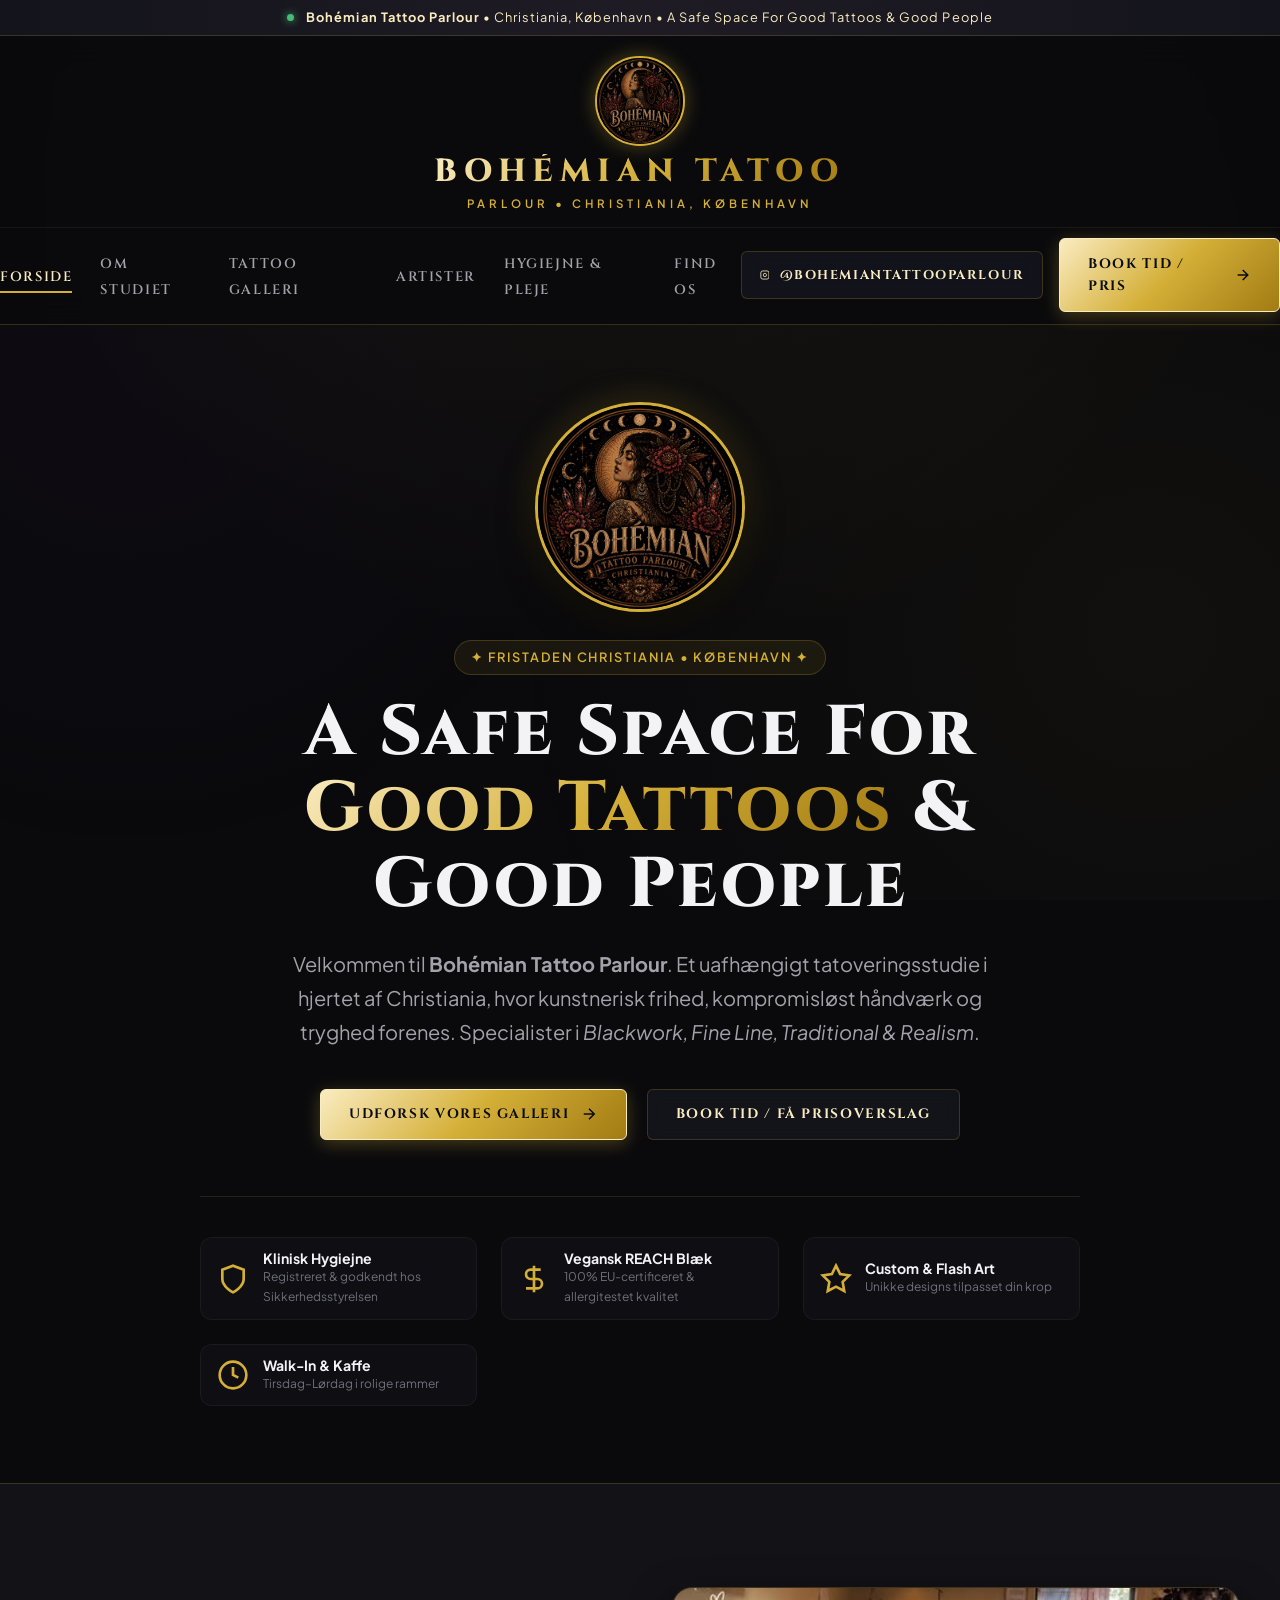
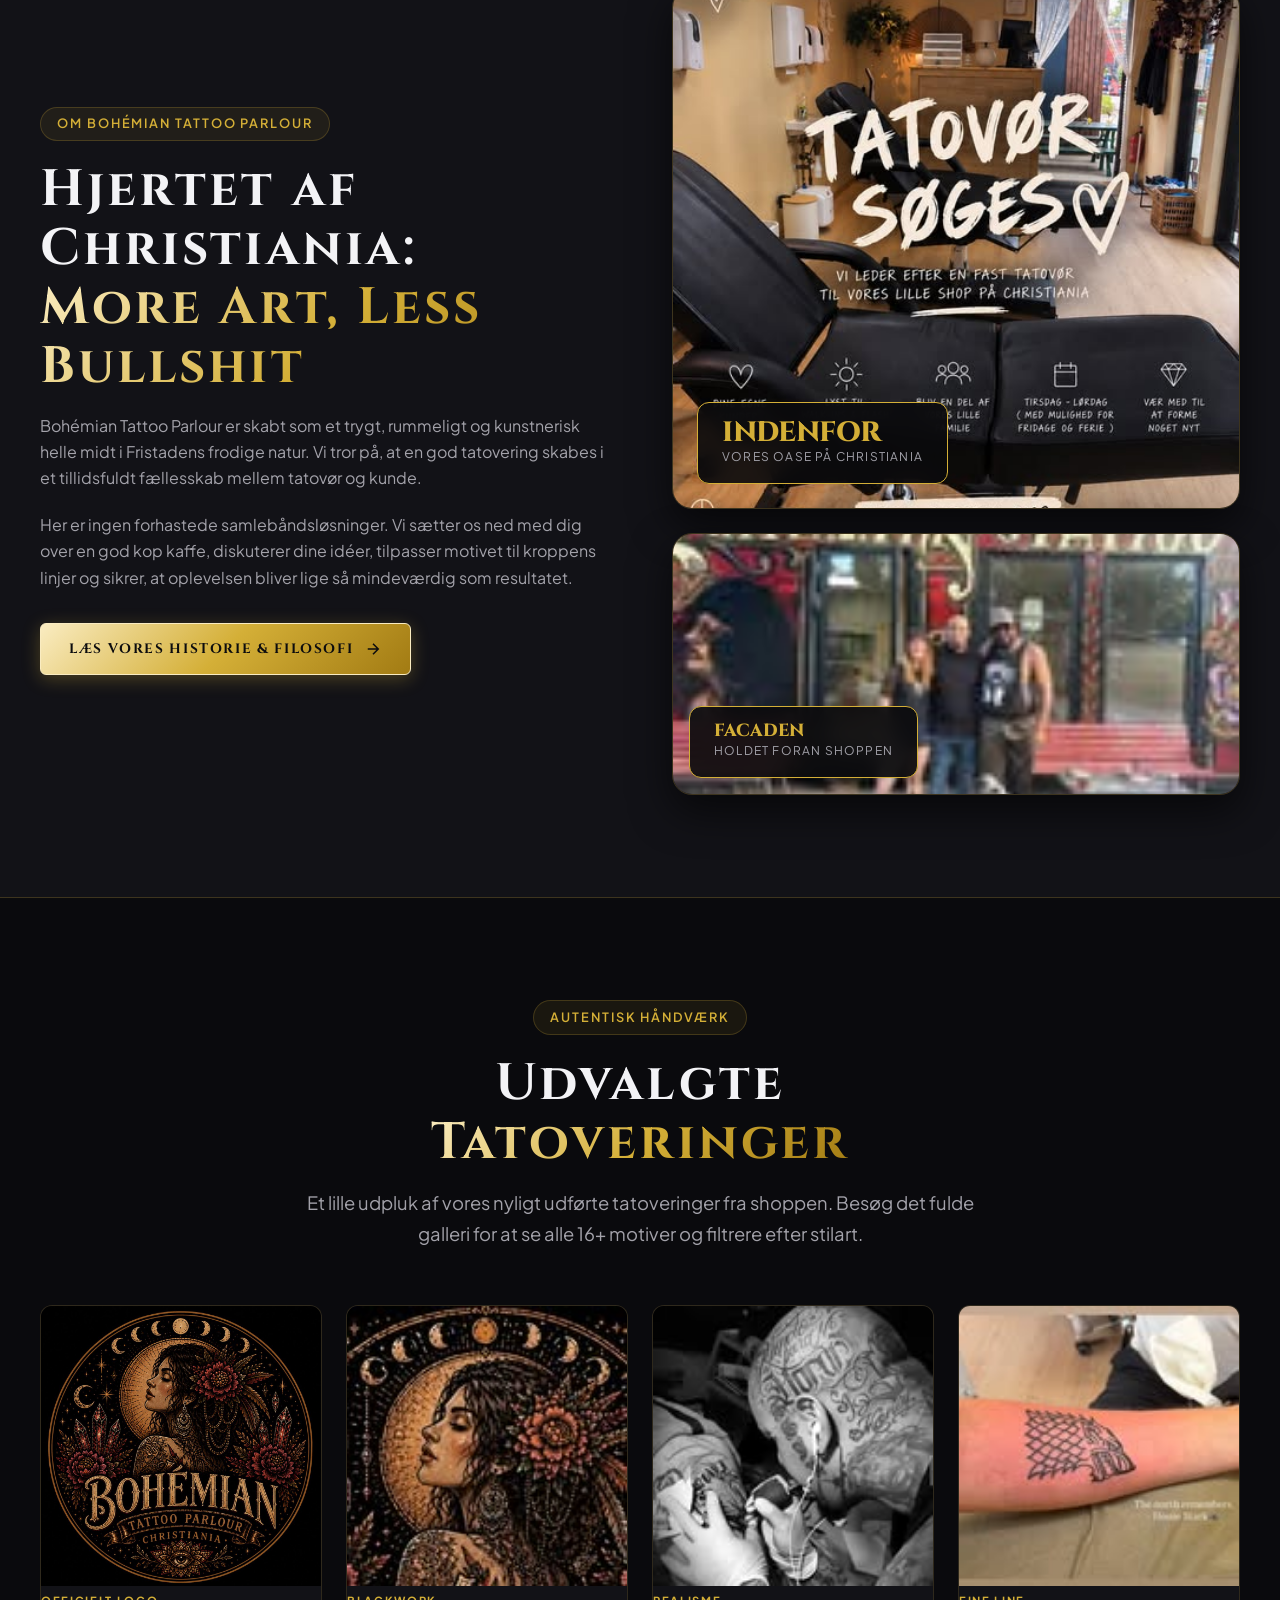
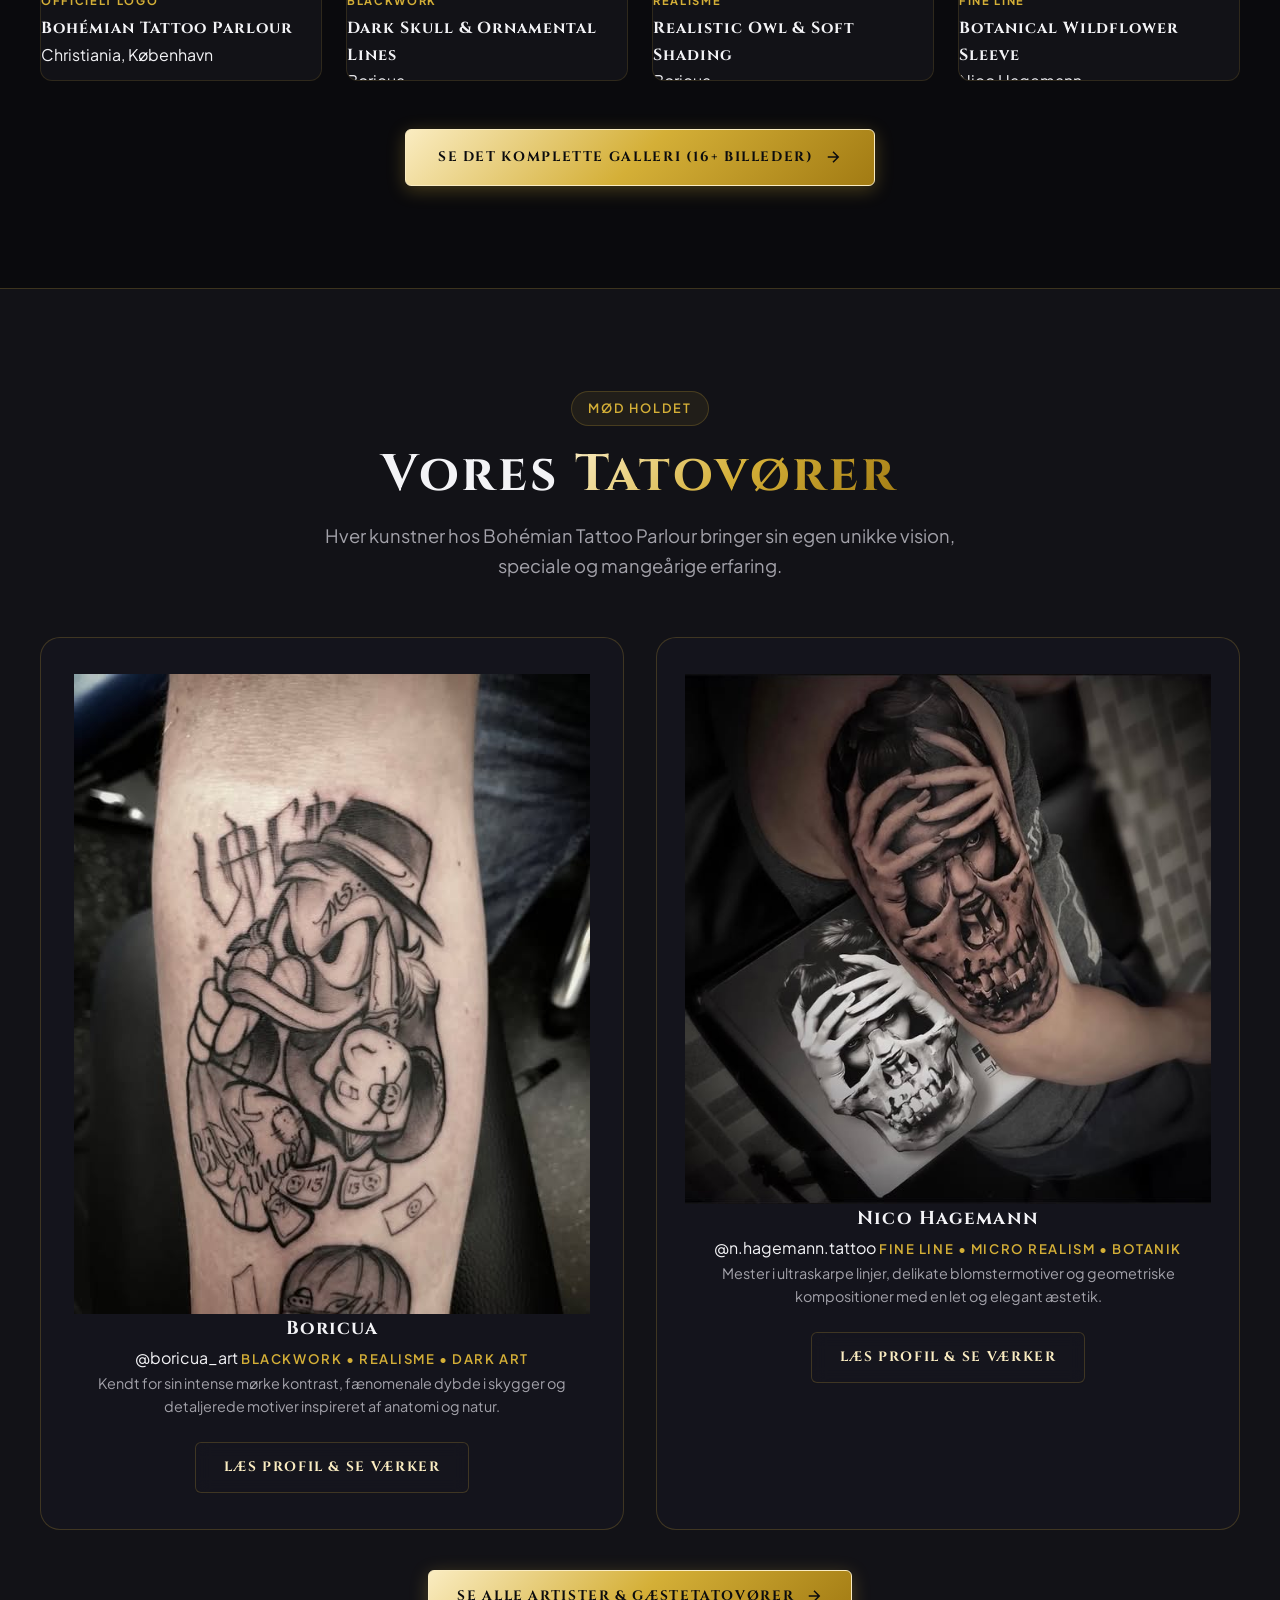
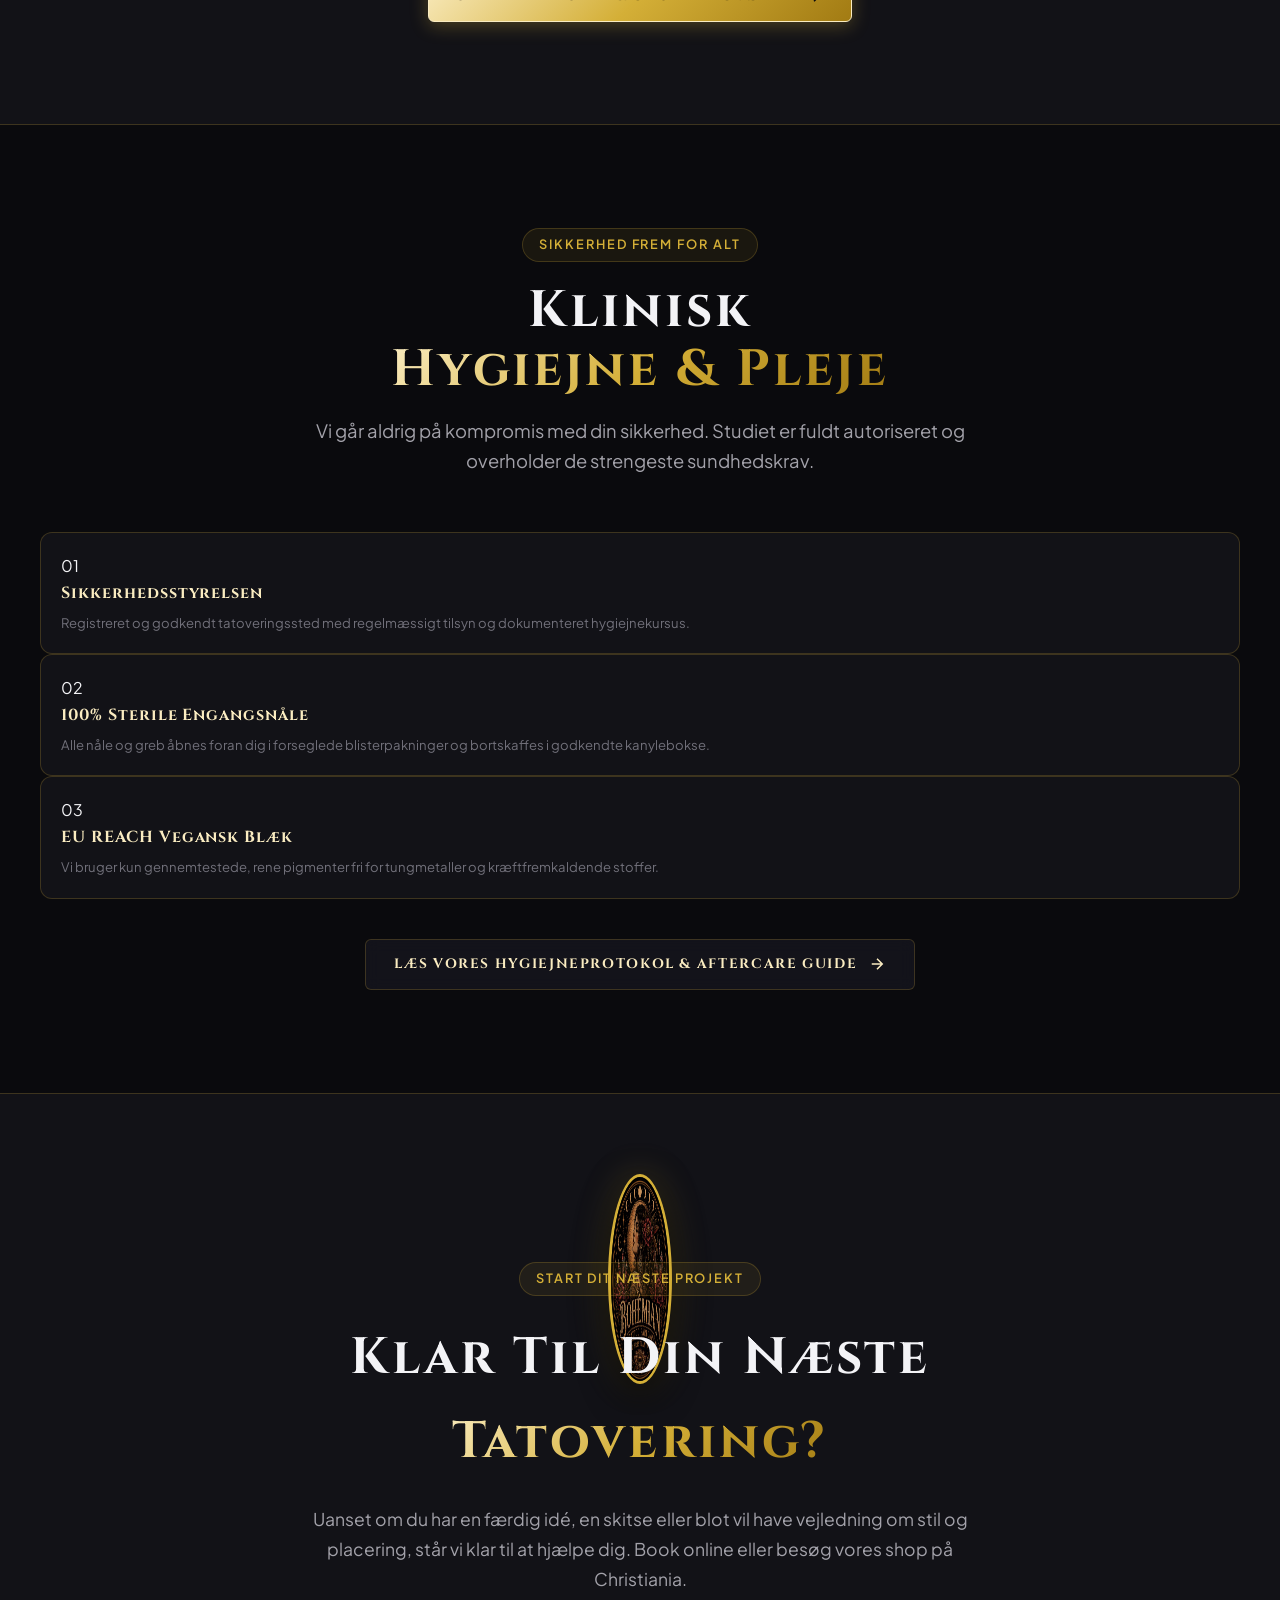
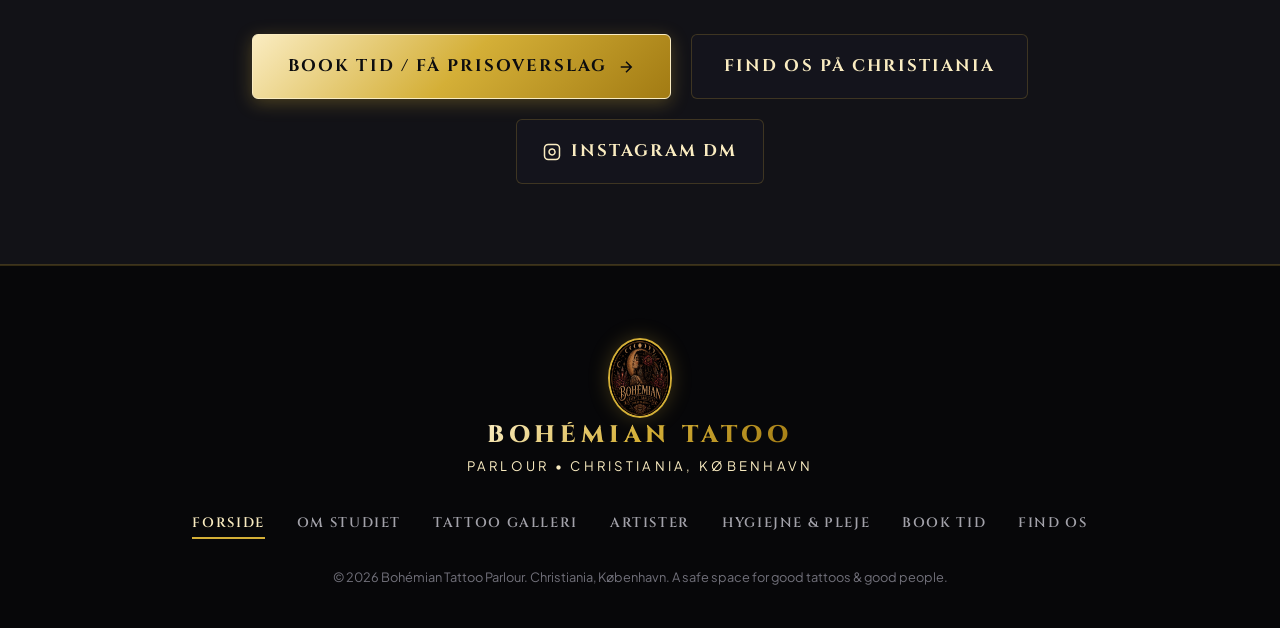
==== commit f2e408d5: "feat: complete multi-page architecture with separate pages, master branding, and mobile drawer" ====
--- a/index.html
+++ b/index.html
@@ -3,14 +3,9 @@
 <head>
   <meta charset="UTF-8">
   <meta name="viewport" content="width=device-width, initial-scale=1.0">
-  <title>Bohémian Tattoo Parlour — Christiania, København | Custom Tattoo Studio</title>
-  <meta name="description" content="Bohémian Tattoo Parlour på Christiania i København. A safe space for good tattoos & good people. Blackwork, Fine Line, Traditional og Realism i hjertet af Fristaden.">
-  <meta name="keywords" content="Bohemian Tatoo, Bohemian Tattoo Parlour, Christiania tatovør, København tattoo shop, blackwork, fineline, realism tattoo Copenhagen, Fristaden Christiania">
-  
-  <!-- Favicon -->
+  <title>Bohémian Tattoo Parlour — Christiania, København | A Safe Space For Good Tattoos</title>
+  <meta name="description" content="Bohémian Tattoo Parlour er et uafhængigt tatovørstudie på Christiania i København. Specialister i Blackwork, Fine Line, Traditional og Realisme i et trygt miljø.">
   <link rel="icon" type="image/jpeg" href="assets/images/bohemian-master-logo.jpg">
-  
-  <!-- Stylesheets -->
   <link rel="stylesheet" href="assets/css/styles.css">
 </head>
 <body>
@@ -21,11 +16,10 @@
     <span><strong>Bohémian Tattoo Parlour</strong> • Christiania, København • A Safe Space For Good Tattoos &amp; Good People</span>
   </div>
 
-  <!-- Main Sticky Header with Centered Branding (Logo & Name Centered in Top) -->
+  <!-- Centered Top Header with Official Master Logo -->
   <header class="site-header">
     <div class="container header-inner">
-      <!-- Centered Brand Logo & Title -->
-      <a href="#top" class="brand-centerpiece" aria-label="Bohémian Tattoo Parlour Forside">
+      <a href="index.html" class="brand-centerpiece" aria-label="Bohémian Tattoo Parlour Forside">
         <div class="logo-wrapper">
           <img src="assets/images/bohemian-master-logo.jpg" alt="Bohémian Tattoo Parlour Christiania Logo" class="brand-master-emblem" width="90" height="90">
         </div>
@@ -33,31 +27,29 @@
         <span class="brand-tagline">PARLOUR • CHRISTIANIA, KØBENHAVN</span>
       </a>
 
-      <!-- Desktop & Tablet Navigation Row -->
       <div class="nav-row">
         <nav aria-label="Hovednavigation">
           <ul class="nav-links">
-            <li><a href="#om-os" class="nav-link">Om Studiet</a></li>
-            <li><a href="#galleri" class="nav-link">Tattoo Galleri</a></li>
-            <li><a href="#artister" class="nav-link">Artister</a></li>
-            <li><a href="#hygiejne" class="nav-link">Hygiejne</a></li>
-            <li><a href="#aftercare" class="nav-link">Aftercare</a></li>
-            <li><a href="#kontakt" class="nav-link">Find Os</a></li>
+            <li><a href="index.html" class="nav-link active">Forside</a></li>
+            <li><a href="om-os.html" class="nav-link">Om Studiet</a></li>
+            <li><a href="galleri.html" class="nav-link">Tattoo Galleri</a></li>
+            <li><a href="artister.html" class="nav-link">Artister</a></li>
+            <li><a href="hygiejne.html" class="nav-link">Hygiejne &amp; Pleje</a></li>
+            <li><a href="kontakt.html" class="nav-link">Find Os</a></li>
           </ul>
         </nav>
 
         <div class="header-actions">
-          <a href="https://www.instagram.com/bohemiantattooparlour/" target="_blank" rel="noopener" class="btn btn-secondary" style="padding: 0.6rem 1.1rem; font-size: 0.8rem;" aria-label="Følg os på Instagram">
+          <a href="https://www.instagram.com/bohemiantattooparlour/" target="_blank" rel="noopener" class="btn btn-secondary" style="padding: 0.6rem 1.1rem; font-size: 0.8rem;">
             <svg class="btn-icon" viewBox="0 0 24 24" fill="none" stroke="currentColor" stroke-width="2"><rect x="2" y="2" width="20" height="20" rx="5" ry="5"/><path d="M16 11.37A4 4 0 1 1 12.63 8 4 4 0 0 1 16 11.37z"/><line x1="17.5" y1="6.5" x2="17.51" y2="6.5"/></svg>
             <span>@bohemiantattooparlour</span>
           </a>
-          <a href="#booking" class="btn btn-primary">
+          <a href="booking.html" class="btn btn-primary">
             <span>Book Tid / Pris</span>
             <svg class="btn-icon" viewBox="0 0 24 24" fill="none" stroke="currentColor" stroke-width="2"><path d="M5 12h14M12 5l7 7-7 7"/></svg>
           </a>
         </div>
 
-        <!-- Mobile Menu Toggle Button -->
         <button class="mobile-nav-toggle" aria-label="Åbn navigationsmenu" aria-expanded="false" aria-controls="mobile-menu">
           <span></span>
           <span></span>
@@ -77,16 +69,16 @@
         <span class="brand-tagline">CHRISTIANIA • KØBENHAVN</span>
       </div>
       <ul class="mobile-nav-links">
-        <li><a href="#om-os" class="nav-link">Om Studiet</a></li>
-        <li><a href="#galleri" class="nav-link">Tattoo Galleri</a></li>
-        <li><a href="#artister" class="nav-link">Tatovører &amp; Team</a></li>
-        <li><a href="#hygiejne" class="nav-link">Hygiejnestandard</a></li>
-        <li><a href="#aftercare" class="nav-link">Efterbehandling</a></li>
-        <li><a href="#kontakt" class="nav-link">Find Os på Christiania</a></li>
+        <li><a href="index.html" class="nav-link active">Forside</a></li>
+        <li><a href="om-os.html" class="nav-link">Om Studiet</a></li>
+        <li><a href="galleri.html" class="nav-link">Tattoo Galleri</a></li>
+        <li><a href="artister.html" class="nav-link">Artister &amp; Team</a></li>
+        <li><a href="hygiejne.html" class="nav-link">Hygiejne &amp; Pleje</a></li>
+        <li><a href="kontakt.html" class="nav-link">Find Os på Christiania</a></li>
       </ul>
     </div>
     <div>
-      <a href="#booking" class="btn btn-primary" style="width: 100%; margin-bottom: 0.75rem;">Book Konsultation</a>
+      <a href="booking.html" class="btn btn-primary" style="width: 100%; margin-bottom: 0.75rem;">Book Konsultation</a>
       <a href="https://www.instagram.com/bohemiantattooparlour/" target="_blank" rel="noopener" class="btn btn-secondary" style="width: 100%; margin-bottom: 1rem;">
         <span>Følg på Instagram</span>
       </a>
@@ -95,30 +87,29 @@
   </div>
 
   <main id="top">
-    <!-- Hero Section -->
+    <!-- Hero Section with Master Logo -->
     <section class="hero-section">
       <div class="container hero-content">
-        <!-- Floating Official Studio Master Emblem -->
         <div class="hero-emblem-wrapper">
           <img src="assets/images/bohemian-master-logo.jpg" alt="Bohémian Tattoo Parlour Christiania Officielt Segl" class="hero-master-emblem" width="200" height="200">
         </div>
         <div class="section-badge">
-          <span>🌞 ART • PEOPLE • FREEDOM 🌞</span>
+          <span>✦ Fristaden Christiania • København ✦</span>
         </div>
         <h1 class="hero-headline">
           A Safe Space For <span class="gold-gradient-text">Good Tattoos</span> &amp; Good People
         </h1>
         <p class="hero-description">
-          Velkommen til <strong>Bohémian Tattoo Parlour</strong> på Christiania i København. Vi er et uafhængigt tatovørstudie dedikeret til ægte håndværk, frihed og originalitet. Specialister i <em>Blackwork, Fine Line, Traditional &amp; Realism</em>.
+          Velkommen til <strong>Bohémian Tattoo Parlour</strong>. Et uafhængigt tatoveringsstudie i hjertet af Christiania, hvor kunstnerisk frihed, kompromisløst håndværk og tryghed forenes. Specialister i <em>Blackwork, Fine Line, Traditional &amp; Realism</em>.
         </p>
 
         <div class="hero-cta-group">
-          <a href="#booking" class="btn btn-primary">
+          <a href="galleri.html" class="btn btn-primary">
+            <span>Udforsk Vores Galleri</span>
+            <svg class="btn-icon" viewBox="0 0 24 24" fill="none" stroke="currentColor" stroke-width="2"><path d="M5 12h14M12 5l7 7-7 7"/></svg>
+          </a>
+          <a href="booking.html" class="btn btn-secondary">
             <span>Book Tid / Få Prisoverslag</span>
-            <svg class="btn-icon" viewBox="0 0 24 24" fill="none" stroke="currentColor" stroke-width="2"><path d="M5 12h14M12 5l7 7-7 7"/></svg>
-          </a>
-          <a href="#galleri" class="btn btn-secondary">
-            <span>Se Vores Arbejde</span>
           </a>
         </div>
 
@@ -128,7 +119,7 @@
             <svg class="trust-icon" viewBox="0 0 24 24" fill="none" stroke="currentColor" stroke-width="2"><path d="M12 22s8-4 8-10V5l-8-3-8 3v7c0 6 8 10 8 10z"/></svg>
             <div>
               <div class="trust-title">Klinisk Hygiejne</div>
-              <div class="trust-desc">Registreret &amp; godkendt studie</div>
+              <div class="trust-desc">Registreret &amp; godkendt hos Sikkerhedsstyrelsen</div>
             </div>
           </div>
 
@@ -136,7 +127,7 @@
             <svg class="trust-icon" viewBox="0 0 24 24" fill="none" stroke="currentColor" stroke-width="2"><path d="M12 2v20M17 5H9.5a3.5 3.5 0 0 0 0 7h5a3.5 3.5 0 0 1 0 7H6"/></svg>
             <div>
               <div class="trust-title">Vegansk REACH Blæk</div>
-              <div class="trust-desc">Allergitestet højeste EU-kvalitet</div>
+              <div class="trust-desc">100% EU-certificeret &amp; allergitestet kvalitet</div>
             </div>
           </div>
 
@@ -144,14 +135,14 @@
             <svg class="trust-icon" viewBox="0 0 24 24" fill="none" stroke="currentColor" stroke-width="2"><path d="M12 2l3.09 6.26L22 9.27l-5 4.87 1.18 6.88L12 17.77l-6.18 3.25L7 14.14 2 9.27l6.91-1.01L12 2z"/></svg>
             <div>
               <div class="trust-title">Custom &amp; Flash Art</div>
-              <div class="trust-desc">Håndtegnede unikke motiver</div>
+              <div class="trust-desc">Unikke designs tilpasset din krop</div>
             </div>
           </div>
 
           <div class="trust-item">
             <svg class="trust-icon" viewBox="0 0 24 24" fill="none" stroke="currentColor" stroke-width="2"><circle cx="12" cy="12" r="10"/><path d="M12 6v6l4 2"/></svg>
             <div>
-              <div class="trust-title">Walk-In &amp; Hygge</div>
+              <div class="trust-title">Walk-In &amp; Kaffe</div>
               <div class="trust-desc">Tirsdag–Lørdag i rolige rammer</div>
             </div>
           </div>
@@ -159,570 +150,251 @@
       </div>
     </section>
 
-    <!-- Om Bohemian Tatoo & Vores Studie -->
-    <section id="om-os" style="background: var(--bg-surface); border-top: 1px solid var(--gold-border); border-bottom: 1px solid var(--gold-border);">
+    <!-- Teaser Section 1: Om Studiet -->
+    <section style="background: var(--bg-surface); border-top: 1px solid var(--gold-border); border-bottom: 1px solid var(--gold-border);">
       <div class="container">
         <div class="about-grid">
           <div class="about-text">
-            <div class="section-badge">Om Vores Lille Shop</div>
+            <div class="section-badge">Om Bohémian Tattoo Parlour</div>
             <h2 class="section-title">Hjertet af Christiania: <span class="gold-gradient-text">More Art, Less Bullshit</span></h2>
             <p>
-              Bohémian Tattoo Parlour er skabt til at være et trygt, inkluderende og inspirerende helle midt i Fristadens pulserende natur og kultur. Her møder du tatovører, der brænder for kunsten og tager sig tid til det menneskelige møde.
+              Bohémian Tattoo Parlour er skabt som et trygt, rummeligt og kunstnerisk helle midt i Fristadens frodige natur. Vi tror på, at en god tatovering skabes i et tillidsfuldt fællesskab mellem tatovør og kunde.
             </p>
             <p>
-              Vores lyse og indbydende shop på Christiania forener rå trædetaljer, grønne planter og hyggelig stemning med moderne professionelt udstyr, autoklaveret sterilitet og kompromisløse standarder.
+              Her er ingen forhastede samlebåndsløsninger. Vi sætter os ned med dig over en god kop kaffe, diskuterer dine idéer, tilpasser motivet til kroppens linjer og sikrer, at oplevelsen bliver lige så mindeværdig som resultatet.
             </p>
 
-            <div class="about-features">
-              <div class="feature-box">
-                <h4>Et Trygt Rum For Alle</h4>
-                <p>Uanset om det er din første tatovering eller dit næste store projekt, møder vi dig i øjenhøjde.</p>
-              </div>
-              <div class="feature-box">
-                <h4>Tirsdag til Lørdag</h4>
-                <p>Åbent for faste bookinger, uforpligtende rådgivning og spontane walk-in ideer.</p>
-              </div>
-            </div>
-
-            <div style="margin-top: 2rem; display: flex; gap: 1rem; align-items: center; flex-wrap: wrap;">
-              <a href="#kontakt" class="btn btn-secondary">
-                <span>Find Studiet på Christiania</span>
+            <div style="margin-top: 2rem;">
+              <a href="om-os.html" class="btn btn-primary">
+                <span>Læs Vores Historie &amp; Filosofi</span>
+                <svg class="btn-icon" viewBox="0 0 24 24" fill="none" stroke="currentColor" stroke-width="2"><path d="M5 12h14M12 5l7 7-7 7"/></svg>
               </a>
-              <span style="font-size: 0.85rem; color: var(--gold-light); font-style: italic;">✦ Tirsdag – Lørdag kl. 11:00</span>
-            </div>
-          </div>
-
-          <!-- Real Studio Photos from Christiania -->
+            </div>
+          </div>
+
           <div class="about-images-duo">
             <div class="about-image-card" style="margin-bottom: 1.5rem;">
               <img src="assets/images/instagram/ig_photo_7.jpg" alt="Bohémian Tattoo Parlour studie indendørs på Christiania">
               <div class="about-floating-badge">
-                <div class="number">CHRISTIANIA</div>
-                <div class="label">Vores Studie Indefra</div>
+                <div class="number">INDENFOR</div>
+                <div class="label">Vores Oase på Christiania</div>
               </div>
             </div>
             
-            <div class="about-image-card" style="max-height: 280px;">
-              <img src="assets/images/instagram/ig_photo_4.jpg" alt="Bohemian Tattoo shop facade og holdet på Christiania" style="height: 280px; object-fit: cover;">
+            <div class="about-image-card">
+              <img src="assets/images/instagram/ig_photo_4.jpg" alt="Bohemian Tattoo shop facade og holdet på Christiania" style="height: 260px; object-fit: cover;">
               <div class="about-floating-badge" style="bottom: 1rem; left: 1rem;">
                 <div class="number" style="font-size: 1.1rem;">FACADEN</div>
-                <div class="label">Bohemian Tattoo på Fristaden</div>
-              </div>
-            </div>
-          </div>
-        </div>
-      </div>
-    </section>
-
-    <!-- Galleri & Værker fra Instagram -->
-    <section id="galleri">
+                <div class="label">Holdet foran shoppen</div>
+              </div>
+            </div>
+          </div>
+        </div>
+      </div>
+    </section>
+
+    <!-- Teaser Section 2: Udvalgt Galleri -->
+    <section>
       <div class="container">
+        <div class="text-center" style="max-width: 720px; margin: 0 auto 3rem auto;">
+          <div class="section-badge">Autentisk Håndværk</div>
+          <h2 class="section-title">Udvalgte <span class="gold-gradient-text">Tatoveringer</span></h2>
+          <p class="section-subtitle">
+            Et lille udpluk af vores nyligt udførte tatoveringer fra shoppen. Besøg det fulde galleri for at se alle 16+ motiver og filtrere efter stilart.
+          </p>
+        </div>
+
+        <div class="gallery-grid" style="grid-template-columns: repeat(auto-fill, minmax(280px, 1fr)); gap: 1.5rem;">
+          <!-- Master Emblem Card -->
+          <div class="gallery-card">
+            <div class="gallery-img-wrap">
+              <img src="assets/images/bohemian-master-logo.jpg" alt="Bohémian Tattoo Parlour Master Emblem" loading="lazy">
+              <div class="gallery-overlay">
+                <span class="gallery-tag">Officielt Logo</span>
+                <h4 class="gallery-title">Bohémian Tattoo Parlour</h4>
+                <p class="gallery-artist">Christiania, København</p>
+              </div>
+            </div>
+          </div>
+
+          <!-- Featured Work 1 -->
+          <div class="gallery-card">
+            <div class="gallery-img-wrap">
+              <img src="assets/images/instagram/ig_photo_1.jpg" alt="Blackwork Skull Tatovering" loading="lazy">
+              <div class="gallery-overlay">
+                <span class="gallery-tag">Blackwork</span>
+                <h4 class="gallery-title">Dark Skull &amp; Ornamental Lines</h4>
+                <p class="gallery-artist">Boricua</p>
+              </div>
+            </div>
+          </div>
+
+          <!-- Featured Work 2 -->
+          <div class="gallery-card">
+            <div class="gallery-img-wrap">
+              <img src="assets/images/instagram/ig_photo_2.jpg" alt="Realistisk Ugle Tatovering" loading="lazy">
+              <div class="gallery-overlay">
+                <span class="gallery-tag">Realisme</span>
+                <h4 class="gallery-title">Realistic Owl &amp; Soft Shading</h4>
+                <p class="gallery-artist">Boricua</p>
+              </div>
+            </div>
+          </div>
+
+          <!-- Featured Work 3 -->
+          <div class="gallery-card">
+            <div class="gallery-img-wrap">
+              <img src="assets/images/instagram/ig_photo_3.jpg" alt="Botanisk Blomst Fine Line Tatovering" loading="lazy">
+              <div class="gallery-overlay">
+                <span class="gallery-tag">Fine Line</span>
+                <h4 class="gallery-title">Botanical Wildflower Sleeve</h4>
+                <p class="gallery-artist">Nico Hagemann</p>
+              </div>
+            </div>
+          </div>
+        </div>
+
+        <div class="text-center" style="margin-top: 3rem;">
+          <a href="galleri.html" class="btn btn-primary" style="padding: 1rem 2rem;">
+            <span>Se Det Komplette Galleri (16+ Billeder)</span>
+            <svg class="btn-icon" viewBox="0 0 24 24" fill="none" stroke="currentColor" stroke-width="2"><path d="M5 12h14M12 5l7 7-7 7"/></svg>
+          </a>
+        </div>
+      </div>
+    </section>
+
+    <!-- Teaser Section 3: Vores Artister -->
+    <section style="background: var(--bg-surface); border-top: 1px solid var(--gold-border); border-bottom: 1px solid var(--gold-border);">
+      <div class="container">
+        <div class="text-center" style="max-width: 720px; margin: 0 auto 3rem auto;">
+          <div class="section-badge">Mød Holdet</div>
+          <h2 class="section-title">Vores <span class="gold-gradient-text">Tatovører</span></h2>
+          <p class="section-subtitle">
+            Hver kunstner hos Bohémian Tattoo Parlour bringer sin egen unikke vision, speciale og mangeårige erfaring.
+          </p>
+        </div>
+
+        <div class="artists-grid" style="grid-template-columns: repeat(auto-fit, minmax(300px, 1fr));">
+          <!-- Artist 1 -->
+          <div class="artist-card">
+            <div class="artist-header">
+              <div class="artist-avatar-wrap">
+                <img src="assets/images/instagram/ig_photo_15.jpg" alt="Tatovør Boricua" class="artist-avatar">
+              </div>
+              <div class="artist-meta">
+                <h3>Boricua</h3>
+                <span class="artist-handle">@boricua_art</span>
+                <span class="artist-specialty">Blackwork • Realisme • Dark Art</span>
+              </div>
+            </div>
+            <p class="artist-bio">
+              Kendt for sin intense mørke kontrast, fænomenale dybde i skygger og detaljerede motiver inspireret af anatomi og natur.
+            </p>
+            <div class="artist-actions">
+              <a href="artister.html" class="btn btn-secondary" style="width: 100%;">Læs Profil &amp; Se Værker</a>
+            </div>
+          </div>
+
+          <!-- Artist 2 -->
+          <div class="artist-card">
+            <div class="artist-header">
+              <div class="artist-avatar-wrap">
+                <img src="assets/images/instagram/ig_photo_16.jpg" alt="Tatovør Nico Hagemann" class="artist-avatar">
+              </div>
+              <div class="artist-meta">
+                <h3>Nico Hagemann</h3>
+                <span class="artist-handle">@n.hagemann.tattoo</span>
+                <span class="artist-specialty">Fine Line • Micro Realism • Botanik</span>
+              </div>
+            </div>
+            <p class="artist-bio">
+              Mester i ultraskarpe linjer, delikate blomstermotiver og geometriske kompositioner med en let og elegant æstetik.
+            </p>
+            <div class="artist-actions">
+              <a href="artister.html" class="btn btn-secondary" style="width: 100%;">Læs Profil &amp; Se Værker</a>
+            </div>
+          </div>
+        </div>
+
+        <div class="text-center" style="margin-top: 2.5rem;">
+          <a href="artister.html" class="btn btn-primary">
+            <span>Se Alle Artister &amp; Gæstetatovører</span>
+            <svg class="btn-icon" viewBox="0 0 24 24" fill="none" stroke="currentColor" stroke-width="2"><path d="M5 12h14M12 5l7 7-7 7"/></svg>
+          </a>
+        </div>
+      </div>
+    </section>
+
+    <!-- Teaser Section 4: Hygiejne & Tryghed -->
+    <section>
+      <div class="container">
+        <div class="text-center" style="max-width: 700px; margin: 0 auto 3rem auto;">
+          <div class="section-badge">Sikkerhed Frem For Alt</div>
+          <h2 class="section-title">Klinisk <span class="gold-gradient-text">Hygiejne &amp; Pleje</span></h2>
+          <p class="section-subtitle">
+            Vi går aldrig på kompromis med din sikkerhed. Studiet er fuldt autoriseret og overholder de strengeste sundhedskrav.
+          </p>
+        </div>
+
+        <div class="features-grid" style="grid-template-columns: repeat(auto-fit, minmax(250px, 1fr)); margin-bottom: 2.5rem;">
+          <div class="feature-box">
+            <div class="feature-icon-badge">01</div>
+            <h4>Sikkerhedsstyrelsen</h4>
+            <p>Registreret og godkendt tatoveringssted med regelmæssigt tilsyn og dokumenteret hygiejnekursus.</p>
+          </div>
+          <div class="feature-box">
+            <div class="feature-icon-badge">02</div>
+            <h4>100% Sterile Engangsnåle</h4>
+            <p>Alle nåle og greb åbnes foran dig i forseglede blisterpakninger og bortskaffes i godkendte kanylebokse.</p>
+          </div>
+          <div class="feature-box">
+            <div class="feature-icon-badge">03</div>
+            <h4>EU REACH Vegansk Blæk</h4>
+            <p>Vi bruger kun gennemtestede, rene pigmenter fri for tungmetaller og kræftfremkaldende stoffer.</p>
+          </div>
+        </div>
+
         <div class="text-center">
-          <div class="section-badge">Direkte Fra Vores Shop</div>
-          <h2 class="section-title">Vores <span class="gold-gradient-text">Tatoveringer &amp; Flash Art</span></h2>
-          <p class="section-subtitle">
-            Her er et udpluk af de tatoveringer og motiver, vi har skabt i studiet på Christiania. Klik på et værk for fuld visning og detaljer.
-          </p>
-        </div>
-
-        <!-- Filter Knapper -->
-        <div class="gallery-filters" role="group" aria-label="Filtrer tatoveringer efter stil">
-          <button class="filter-btn active" data-filter="all">Alle Værker</button>
-          <button class="filter-btn" data-filter="blackwork">Blackwork</button>
-          <button class="filter-btn" data-filter="realism">Realisme</button>
-          <button class="filter-btn" data-filter="fineline">Fine Line</button>
-          <button class="filter-btn" data-filter="flash">Flash &amp; Kunst</button>
-        </div>
-
-        <!-- Galleri Grid med faktiske billeder fra Instagram -->
-        <div class="gallery-grid">
-          <!-- Card 0: Official Studio Master Artwork -->
-          <article class="gallery-card" data-category="flash blackwork" 
-                   data-img="assets/images/bohemian-master-logo.jpg"
-                   data-title="Bohémian Tattoo Parlour — Officielt Studiosegl"
-                   data-tag="Officielt Studiosegl"
-                   data-artist="Bohémian Tattoo Parlour"
-                   data-desc="Det officielle kunstværk og emblem for studiet på Christiania. Forener den boheme sjæl med hellige månefaser, krystaller, kropskunst og det vågende øje i guld og kobber.">
-            <img src="assets/images/bohemian-master-logo.jpg" alt="Bohémian Tattoo Parlour officielt logo emblem" loading="lazy">
-            <div class="gallery-card-overlay">
-              <span class="gallery-tag">Officielt Studiosegl</span>
-              <h3 class="gallery-card-title">Bohémian Tattoo Emblem</h3>
-              <span class="gallery-artist-credit">Christiania, København</span>
-            </div>
-          </article>
-
-          <!-- Card 1: Surreal Skull & Face -->
-          <article class="gallery-card" data-category="blackwork realism" 
-                   data-img="assets/images/instagram/ig_photo_16.jpg"
-                   data-title="Surrealistisk Skull &amp; Face Realisme"
-                   data-tag="Blackwork &amp; Realisme"
-                   data-artist="Bohémian Tattoo Parlour"
-                   data-desc="Kraftfuld og detaljeret sort/grå komposition, der kombinerer anatomisk kranie med ansigt og hænder i dyb kontrast.">
-            <img src="assets/images/instagram/ig_photo_16.jpg" alt="Surrealistisk skull og ansigt tatovering" loading="lazy">
-            <div class="gallery-card-overlay">
-              <span class="gallery-tag">Blackwork &amp; Realisme</span>
-              <h3 class="gallery-card-title">Surrealistisk Skull &amp; Face</h3>
-              <span class="gallery-artist-credit">Udført hos Bohémian Tattoo Parlour</span>
-            </div>
-          </article>
-
-          <!-- Card 2: Esoteric Lantern with Eye -->
-          <article class="gallery-card" data-category="blackwork flash" 
-                   data-img="assets/images/instagram/ig_photo_8.jpg"
-                   data-title="Esoterisk Lanterne &amp; Det Vågende Øje"
-                   data-tag="Blackwork &amp; Custom"
-                   data-artist="Bohémian Tattoo Parlour"
-                   data-desc="Boheme-inspireret lygtemotiv med ornamentik og det vågende øje i trekanten. Skarpe linjer og bløde skygger.">
-            <img src="assets/images/instagram/ig_photo_8.jpg" alt="Lanterne tatovering med vågende øje" loading="lazy">
-            <div class="gallery-card-overlay">
-              <span class="gallery-tag">Blackwork &amp; Custom</span>
-              <h3 class="gallery-card-title">Esoterisk Lanterne</h3>
-              <span class="gallery-artist-credit">Udført hos Bohémian Tattoo Parlour</span>
-            </div>
-          </article>
-
-          <!-- Card 3: Floating Astronaut with Flowers -->
-          <article class="gallery-card" data-category="fineline blackwork" 
-                   data-img="assets/images/instagram/ig_photo_11.jpg"
-                   data-title="Svævende Astronaut &amp; Botanisk Lilje"
-                   data-tag="Fine Line &amp; Illustrativ"
-                   data-artist="Bohémian Tattoo Parlour"
-                   data-desc="Poetisk motiv af en vægtløs astronaut med vilde botaniske blomster spirende fra hjelmen. Fin linjeføring på ryg.">
-            <img src="assets/images/instagram/ig_photo_11.jpg" alt="Astronaut tatovering med blomster på ryg" loading="lazy">
-            <div class="gallery-card-overlay">
-              <span class="gallery-tag">Fine Line &amp; Illustrativ</span>
-              <h3 class="gallery-card-title">Astronaut &amp; Botanisk Lilje</h3>
-              <span class="gallery-artist-credit">Udført hos Bohémian Tattoo Parlour</span>
-            </div>
-          </article>
-
-          <!-- Card 4: Tree of Life Blackwork -->
-          <article class="gallery-card" data-category="blackwork fineline" 
-                   data-img="assets/images/instagram/ig_photo_12.jpg"
-                   data-title="Livets Træ &amp; Grenværk"
-                   data-tag="Blackwork &amp; Natur"
-                   data-artist="Bohémian Tattoo Parlour"
-                   data-desc="Præcis illustration af et kroget, levende egetræ på underarmen med fine, dynamiske forgreninger.">
-            <img src="assets/images/instagram/ig_photo_12.jpg" alt="Træ tatovering på underarm" loading="lazy">
-            <div class="gallery-card-overlay">
-              <span class="gallery-tag">Blackwork &amp; Natur</span>
-              <h3 class="gallery-card-title">Livets Træ</h3>
-              <span class="gallery-artist-credit">Udført hos Bohémian Tattoo Parlour</span>
-            </div>
-          </article>
-
-          <!-- Card 5: Photorealistic Reptile Eye -->
-          <article class="gallery-card" data-category="realism" 
-                   data-img="assets/images/instagram/ig_photo_14.jpg"
-                   data-title="Fotorealistisk Reptiløje"
-                   data-tag="Realisme"
-                   data-artist="Bohémian Tattoo Parlour"
-                   data-desc="Intens og naturtro gengivelse af et krybdyrs øje med mikroskopisk skæltekstur og lysrefleksioner.">
-            <img src="assets/images/instagram/ig_photo_14.jpg" alt="Reptiløje realisme tatovering" loading="lazy">
-            <div class="gallery-card-overlay">
-              <span class="gallery-tag">Realisme</span>
-              <h3 class="gallery-card-title">Fotorealistisk Reptiløje</h3>
-              <span class="gallery-artist-credit">Udført hos Bohémian Tattoo Parlour</span>
-            </div>
-          </article>
-
-          <!-- Card 6: Native Shamanic Portrait -->
-          <article class="gallery-card" data-category="realism" 
-                   data-img="assets/images/instagram/ig_photo_10.jpg"
-                   data-title="Shamanistisk Portræt med Grøn Aura"
-                   data-tag="Realisme &amp; Portræt"
-                   data-artist="Bohémian Tattoo Parlour"
-                   data-desc="Dybt portræt med fjerdragt, sjælefulde øjne og subtile grønne røg- og auratoner på overarm.">
-            <img src="assets/images/instagram/ig_photo_10.jpg" alt="Shamanistisk portræt tatovering" loading="lazy">
-            <div class="gallery-card-overlay">
-              <span class="gallery-tag">Realisme &amp; Portræt</span>
-              <h3 class="gallery-card-title">Shamanistisk Portræt</h3>
-              <span class="gallery-artist-credit">Udført hos Bohémian Tattoo Parlour</span>
-            </div>
-          </article>
-
-          <!-- Card 7: Christiania 55 År Event Poster -->
-          <article class="gallery-card" data-category="flash" 
-                   data-img="assets/images/instagram/ig_photo_6.jpg"
-                   data-title="Christianias Fødselsdag 55 År"
-                   data-tag="Fristaden Event &amp; Flash"
-                   data-artist="Bohémian Tattoo Parlour"
-                   data-desc="Officiel plakat og festdag for Christianias 55 års fødselsdag fejret med tatoveringer, hygge, sjov og glæde.">
-            <img src="assets/images/instagram/ig_photo_6.jpg" alt="Christianias fødselsdag plakat for Bohemian Tattoo" loading="lazy">
-            <div class="gallery-card-overlay">
-              <span class="gallery-tag">Fristaden Event &amp; Flash</span>
-              <h3 class="gallery-card-title">Christiania 55 Års Fødselsdag</h3>
-              <span class="gallery-artist-credit">Fejret hos Bohémian Tattoo Parlour</span>
-            </div>
-          </article>
-
-          <!-- Card 8: Botanisk Pæon Fineline -->
-          <article class="gallery-card" data-category="fineline" 
-                   data-img="assets/images/gallery-1.jpg"
-                   data-title="Botanisk Pæon &amp; Bregne"
-                   data-tag="Fine Line &amp; Botanisk"
-                   data-artist="Bohémian Tattoo Parlour"
-                   data-desc="Ultrasprød single-needle fineline med vilde bregner, pæoner og subtil halvmåne.">
-            <img src="assets/images/gallery-1.jpg" alt="Fineline botanisk pæon tatovering" loading="lazy">
-            <div class="gallery-card-overlay">
-              <span class="gallery-tag">Fine Line &amp; Botanisk</span>
-              <h3 class="gallery-card-title">Botanisk Pæon &amp; Bregne</h3>
-              <span class="gallery-artist-credit">Fineline Specialist</span>
-            </div>
-          </article>
-        </div>
-
-        <!-- Instagram Feed Callout -->
-        <div style="margin-top: 3.5rem; text-align: center;">
-          <a href="https://www.instagram.com/bohemiantattooparlour/" target="_blank" rel="noopener" class="btn btn-primary" style="display: inline-flex;">
+          <a href="hygiejne.html" class="btn btn-secondary">
+            <span>Læs Vores Hygiejneprotokol &amp; Aftercare Guide</span>
+            <svg class="btn-icon" viewBox="0 0 24 24" fill="none" stroke="currentColor" stroke-width="2"><path d="M5 12h14M12 5l7 7-7 7"/></svg>
+          </a>
+        </div>
+      </div>
+    </section>
+
+    <!-- CTA & Location Banner -->
+    <section style="background: var(--bg-surface); border-top: 1px solid var(--gold-border); border-bottom: 1px solid var(--gold-border); padding: 5rem 0;">
+      <div class="container" style="max-width: 900px; text-align: center;">
+        <div class="footer-emblem" style="margin-bottom: 1.5rem;">
+          <img src="assets/images/bohemian-master-logo.jpg" alt="Bohémian Tattoo Parlour Logo" class="hero-master-emblem" width="110" height="110">
+        </div>
+        <div class="section-badge">Start Dit Næste Projekt</div>
+        <h2 style="font-size: clamp(2rem, 4vw, 3.2rem); margin-bottom: 1.25rem;">
+          Klar Til Din Næste <span class="gold-gradient-text">Tatovering?</span>
+        </h2>
+        <p style="font-size: 1.1rem; color: var(--text-muted); line-height: 1.7; margin-bottom: 2.5rem; max-width: 680px; margin-left: auto; margin-right: auto;">
+          Uanset om du har en færdig idé, en skitse eller blot vil have vejledning om stil og placering, står vi klar til at hjælpe dig. Book online eller besøg vores shop på Christiania.
+        </p>
+
+        <div style="display: flex; gap: 1.25rem; justify-content: center; flex-wrap: wrap;">
+          <a href="booking.html" class="btn btn-primary" style="padding: 1.1rem 2.2rem; font-size: 1.05rem;">
+            <span>Book Tid / Få Prisoverslag</span>
+            <svg class="btn-icon" viewBox="0 0 24 24" fill="none" stroke="currentColor" stroke-width="2"><path d="M5 12h14M12 5l7 7-7 7"/></svg>
+          </a>
+          <a href="kontakt.html" class="btn btn-secondary" style="padding: 1.1rem 2rem; font-size: 1.05rem;">
+            <span>Find Os på Christiania</span>
+          </a>
+          <a href="https://www.instagram.com/bohemiantattooparlour/" target="_blank" rel="noopener" class="btn btn-secondary" style="padding: 1.1rem 1.6rem; font-size: 1.05rem;">
             <svg class="btn-icon" viewBox="0 0 24 24" fill="none" stroke="currentColor" stroke-width="2"><rect x="2" y="2" width="20" height="20" rx="5" ry="5"/><path d="M16 11.37A4 4 0 1 1 12.63 8 4 4 0 0 1 16 11.37z"/><line x1="17.5" y1="6.5" x2="17.51" y2="6.5"/></svg>
-            <span>Se Flere Billeder &amp; Videoer på Instagram</span>
-          </a>
-        </div>
-      </div>
-    </section>
-
-    <!-- Artister & Team -->
-    <section id="artister" style="background: var(--bg-surface); border-top: 1px solid var(--gold-border); border-bottom: 1px solid var(--gold-border);">
-      <div class="container">
-        <div class="text-center">
-          <div class="section-badge">Mød Vores Tatovører</div>
-          <h2 class="section-title">Artisterne Bag <span class="gold-gradient-text">Nålen</span></h2>
-          <p class="section-subtitle">
-            Hver tatovør i shoppen bringer deres egen dedikation og speciale inden for Blackwork, Fine Line, Traditional og Realisme.
-          </p>
-        </div>
-
-        <div class="artists-grid">
-          <!-- Artist 1: Boricua -->
-          <article class="artist-card">
-            <div class="artist-avatar-wrapper">
-              <img src="assets/images/instagram/ig_photo_2.jpg" alt="Tatovør Boricua" style="width: 100%; height: 100%; object-fit: cover; border-radius: 50%; border: 2px solid var(--gold-primary);">
-            </div>
-            <h3 class="artist-name">Boricua</h3>
-            <span class="artist-specialty">Blackwork • Realisme • Skulls &amp; Dark Art</span>
-            <p class="artist-bio">
-              Erfaren tatovør med rødder i kraftfuld blackwork, hyperdetaljerede kranier, realisme og mørk figurativ kunst. Kendt for sin kompromisløse præcision og rolige hånd.
-            </p>
-            <div class="artist-tags">
-              <span class="artist-tag-pill">Realisme</span>
-              <span class="artist-tag-pill">Blackwork</span>
-              <span class="artist-tag-pill">Dark Art</span>
-            </div>
-            <a href="#booking" class="btn btn-secondary" style="width: 100%; margin-top: auto;">Book hos Boricua</a>
-          </article>
-
-          <!-- Artist 2: Nico Hagemann -->
-          <article class="artist-card">
-            <div class="artist-avatar-wrapper">
-              <img src="assets/images/artist-freja.svg" alt="Nico Hagemann tatovør" style="width: 100%; height: 100%; object-fit: cover; border-radius: 50%;">
-            </div>
-            <h3 class="artist-name">Nico Hagemann</h3>
-            <span class="artist-specialty">Fine Line • Botanik • Traditional</span>
-            <p class="artist-bio">
-              Specialist i fine linjer, botaniske kompositioner og ren traditional stil. Skaber tidløse tatoveringer tilpasset kundens personlige ønsker og kroppens flow.
-            </p>
-            <div class="artist-tags">
-              <span class="artist-tag-pill">Fine Line</span>
-              <span class="artist-tag-pill">Traditional</span>
-              <span class="artist-tag-pill">Custom Motiver</span>
-            </div>
-            <a href="#booking" class="btn btn-secondary" style="width: 100%; margin-top: auto;">Book hos Nico</a>
-          </article>
-
-          <!-- Artist 3: Tatovør Søges / Guest Spots -->
-          <article class="artist-card" style="border: 1px dashed var(--gold-primary); background: rgba(22, 22, 30, 0.5);">
-            <div class="artist-avatar-wrapper" style="display: flex; align-items: center; justify-content: center; background: rgba(212, 175, 55, 0.1); border: 2px dashed var(--gold-primary);">
-              <svg viewBox="0 0 24 24" width="48" height="48" fill="none" stroke="var(--gold-primary)" stroke-width="1.5"><path d="M16 21v-2a4 4 0 0 0-4-4H5a4 4 0 0 0-4 4v2"/><circle cx="8.5" cy="7" r="4"/><line x1="20" y1="8" x2="20" y2="14"/><line x1="23" y1="11" x2="17" y2="11"/></svg>
-            </div>
-            <h3 class="artist-name">Tatovør Søges</h3>
-            <span class="artist-specialty">Bliv en del af vores familie</span>
-            <p class="artist-bio">
-              Vi leder efter en fast tatovør eller gæsteartister til vores lille shop på Christiania. Dine egne kunder, lyst til walk-ins &amp; flash. Mulighed for fridage og ferie. Vær med til at forme noget nyt!
-            </p>
-            <div class="artist-tags">
-              <span class="artist-tag-pill">Gæsteartist</span>
-              <span class="artist-tag-pill">Fast Stilling</span>
-              <span class="artist-tag-pill">More Art Less BS</span>
-            </div>
-            <a href="https://www.instagram.com/bohemiantattooparlour/" target="_blank" rel="noopener" class="btn btn-primary" style="width: 100%; margin-top: auto;">Send os en DM</a>
-          </article>
-        </div>
-      </div>
-    </section>
-
-    <!-- Hygiejne & Sikkerhed -->
-    <section id="hygiejne">
-      <div class="container">
-        <div class="text-center">
-          <div class="section-badge">Kompromisløs Tryghed</div>
-          <h2 class="section-title">Klinisk Sikkerhed i <span class="gold-gradient-text">Fristadens Rammer</span></h2>
-          <p class="section-subtitle">
-            Selvom vores studie emmer af afslappet hygge og fri ånd, går vi aldrig på kompromis med din krop og sundhed. Vi følger Danmarks strengeste hygiejnekrav.
-          </p>
-        </div>
-
-        <div class="hygiene-grid">
-          <div class="hygiene-card">
-            <div class="hygiene-icon-wrap">
-              <svg viewBox="0 0 24 24" width="24" height="24" fill="none" stroke="currentColor" stroke-width="2"><path d="M12 22s8-4 8-10V5l-8-3-8 3v7c0 6 8 10 8 10z"/></svg>
-            </div>
-            <h4>Registreret Tatovørsted</h4>
-            <p>Vi er officielt registreret hos Sikkerhedsstyrelsen og følger alle nationale forskrifter for professionel tatoveringsvirksomhed.</p>
-          </div>
-
-          <div class="hygiene-card">
-            <div class="hygiene-icon-wrap">
-              <svg viewBox="0 0 24 24" width="24" height="24" fill="none" stroke="currentColor" stroke-width="2"><polyline points="20 6 9 17 4 12"/></svg>
-            </div>
-            <h4>100% Sterile Engangsnåle</h4>
-            <p>Nåle, greb og kapsler pakkes ud af fabriksforseglede blisterpakninger direkte foran dine øjne og kasseres i godkendte gule kanylebokse.</p>
-          </div>
-
-          <div class="hygiene-card">
-            <div class="hygiene-icon-wrap">
-              <svg viewBox="0 0 24 24" width="24" height="24" fill="none" stroke="currentColor" stroke-width="2"><circle cx="12" cy="12" r="10"/><path d="M8 14s1.5 2 4 2 4-2 4-2"/><line x1="9" y1="9" x2="9.01" y2="9"/><line x1="15" y1="9" x2="15.01" y2="9"/></svg>
-            </div>
-            <h4>Vegansk REACH Blæk</h4>
-            <p>Vi anvender udelukkende godkendt, vegansk tatoveringsblæk uden skadelige tungmetaller – 100% i overensstemmelse med EU REACH regulativet.</p>
-          </div>
-
-          <div class="hygiene-card">
-            <div class="hygiene-icon-wrap">
-              <svg viewBox="0 0 24 24" width="24" height="24" fill="none" stroke="currentColor" stroke-width="2"><path d="M14 2H6a2 2 0 0 0-2 2v16a2 2 0 0 0 2 2h12a2 2 0 0 0 2-2V8z"/><polyline points="14 2 14 8 20 8"/></svg>
-            </div>
-            <h4>Fuld Efterbehandlingsvejledning</h4>
-            <p>Vi sender dig godt afsted med personlig instruktion og skriftlig guide til, hvordan din tatovering heler optimalt og bevarer sin skarphed.</p>
-          </div>
-        </div>
-      </div>
-    </section>
-
-    <!-- Aftercare Accordion Guide -->
-    <section id="aftercare" style="background: var(--bg-surface); border-top: 1px solid var(--gold-border); border-bottom: 1px solid var(--gold-border);">
-      <div class="container">
-        <div class="text-center">
-          <div class="section-badge">Pleje &amp; Heling</div>
-          <h2 class="section-title">Efterbehandlingsguide <span class="gold-gradient-text">(Aftercare)</span></h2>
-          <p class="section-subtitle">
-            Det perfekte resultat afhænger af god efterbehandling. Følg vores officielle vejledning.
-          </p>
-        </div>
-
-        <div class="aftercare-container">
-          <!-- Accordion 1 -->
-          <div class="accordion-item">
-            <button class="accordion-header" aria-expanded="true">
-              <span>Trin 1: De Første 24 Timer (Folie &amp; Første Vask)</span>
-              <svg class="accordion-icon" viewBox="0 0 24 24" fill="none" stroke="currentColor" stroke-width="2"><polyline points="6 9 12 15 18 9"/></svg>
-            </button>
-            <div class="accordion-content">
-              <p>Lad den beskyttende folie eller 'second skin' sidde som anvist af tatovøren. Vask forsigtigt området med lunkent vand og mild, parfumefri sæbe. Dup forsigtigt tørt med et rent engangskøkkenrulle – undgå at skrubbe eller bruge almindeligt håndklæde.</p>
-            </div>
-          </div>
-
-          <!-- Accordion 2 -->
-          <div class="accordion-item">
-            <button class="accordion-header" aria-expanded="false">
-              <span>Trin 2: Dag 2 til 14 (Fugtpleje &amp; Ingen Pillerier)</span>
-              <svg class="accordion-icon" viewBox="0 0 24 24" fill="none" stroke="currentColor" stroke-width="2"><polyline points="6 9 12 15 18 9"/></svg>
-            </button>
-            <div class="accordion-content">
-              <p>Smør et tyndt lag godkendt aftercare salve (Panthenol salve eller specialcreme) 2–3 gange om dagen. Huden skal kunne ånde – 'less is more'. Når såret begynder at skalle, må du aldrig klø eller pille sårskorper af, da det kan trække blækket ud.</p>
-            </div>
-          </div>
-
-          <!-- Accordion 3 -->
-          <div class="accordion-item">
-            <button class="accordion-header" aria-expanded="false">
-              <span>Hvad Du Skal Undgå i Mindst 3-4 Uger</span>
-              <svg class="accordion-icon" viewBox="0 0 24 24" fill="none" stroke="currentColor" stroke-width="2"><polyline points="6 9 12 15 18 9"/></svg>
-            </button>
-            <div class="accordion-content">
-              <p>Undgå direkte solbadning, solarium, svømmehal, sauna, havvand og karbad i minimum 3–4 uger. Tag kun hurtige, lunkne brusebade. Undgå stramt tøj, der gnider mod det friske område.</p>
-            </div>
-          </div>
-
-          <!-- Accordion 4 -->
-          <div class="accordion-item">
-            <button class="accordion-header" aria-expanded="false">
-              <span>Langtidsholdbarhed &amp; Solcreme</span>
-              <svg class="accordion-icon" viewBox="0 0 24 24" fill="none" stroke="currentColor" stroke-width="2"><polyline points="6 9 12 15 18 9"/></svg>
-            </button>
-            <div class="accordion-content">
-              <p>Når tatoveringen er fuldt helet efter ca. 4 uger, skal du altid bruge en god solcreme med faktor 50+, når du opholder dig i solen. UV-stråler nedbryder blækpartikler over tid, så solcreme holder dine tatoveringer knivskarpe i årtier.</p>
-            </div>
-          </div>
-        </div>
-      </div>
-    </section>
-
-    <!-- Booking & Prisforespørgsel -->
-    <section id="booking">
-      <div class="container">
-        <div class="text-center">
-          <div class="section-badge">Start Dit Projekt</div>
-          <h2 class="section-title">Book Tid eller <span class="gold-gradient-text">Få Prisoverslag</span></h2>
-          <p class="section-subtitle">
-            Udfyld formularen, eller kontakt os direkte på WhatsApp eller Instagram. Vi vender tilbage inden for 24 timer.
-          </p>
-        </div>
-
-        <div class="booking-wrap">
-          <form class="booking-form" id="booking-form">
-            <div class="form-row">
-              <div class="form-group">
-                <label for="booking-name">Dit Navn *</label>
-                <input type="text" id="booking-name" required placeholder="F.eks. Mikkel">
-              </div>
-              <div class="form-group">
-                <label for="booking-email">E-mail Adresse *</label>
-                <input type="email" id="booking-email" required placeholder="ditnavn@mail.dk">
-              </div>
-            </div>
-
-            <div class="form-row">
-              <div class="form-group">
-                <label for="booking-phone">Telefonnummer *</label>
-                <input type="tel" id="booking-phone" required placeholder="+45 20 00 00 00">
-              </div>
-              <div class="form-group">
-                <label for="booking-artist">Foretrukken Artist</label>
-                <select id="booking-artist">
-                  <option value="any">Ingen præference / Anbefal artist</option>
-                  <option value="boricua">Boricua (Blackwork &amp; Realisme)</option>
-                  <option value="nico">Nico Hagemann (Fine Line &amp; Botanik)</option>
-                </select>
-              </div>
-            </div>
-
-            <div class="form-row">
-              <div class="form-group">
-                <label for="booking-style">Stilart</label>
-                <select id="booking-style">
-                  <option value="blackwork">Blackwork</option>
-                  <option value="fineline">Fine Line</option>
-                  <option value="traditional">Traditional</option>
-                  <option value="realism">Realisme</option>
-                  <option value="custom">Custom / Andet</option>
-                </select>
-              </div>
-              <div class="form-group">
-                <label for="booking-placement">Placering &amp; Størrelse</label>
-                <input type="text" id="booking-placement" placeholder="F.eks. Underarm, ca. 10x8 cm">
-              </div>
-            </div>
-
-            <div class="form-group">
-              <label for="booking-description">Beskriv Din Idé &amp; Ønsker *</label>
-              <textarea id="booking-description" required placeholder="Fortæl om motivet, placeringen, eventuel symbolik eller om du allerede har referencer..."></textarea>
-            </div>
-
-            <button type="submit" class="btn btn-primary" style="width: 100%; margin-top: 0.5rem;">
-              <span>Send Forespørgsel</span>
-              <svg class="btn-icon" viewBox="0 0 24 24" fill="none" stroke="currentColor" stroke-width="2"><path d="M22 2L11 13M22 2l-7 20-4-9-9-4 20-7z"/></svg>
-            </button>
-          </form>
-
-          <!-- Sidebar direkte kanaler -->
-          <div class="booking-info-sidebar">
-            <div>
-              <h3 style="font-size: 1.35rem; margin-bottom: 0.75rem;">Direkte Kontakt &amp; DM</h3>
-              <p style="font-size: 0.88rem; color: var(--text-muted); line-height: 1.6;">
-                Vil du have hurtigt svar eller dele referencebilleder direkte? Send os en DM på Instagram eller en besked på WhatsApp.
-              </p>
-
-              <div class="direct-channels">
-                <a href="https://www.instagram.com/bohemiantattooparlour/" target="_blank" rel="noopener" class="channel-btn">
-                  <svg class="channel-icon" viewBox="0 0 24 24" fill="none" stroke="currentColor" stroke-width="2"><rect x="2" y="2" width="20" height="20" rx="5" ry="5"/><path d="M16 11.37A4 4 0 1 1 12.63 8 4 4 0 0 1 16 11.37z"/><line x1="17.5" y1="6.5" x2="17.51" y2="6.5"/></svg>
-                  <div>
-                    <div style="font-weight: 700; font-size: 0.9rem;">Instagram Direct Message</div>
-                    <div style="font-size: 0.75rem; color: var(--text-dim);">@bohemiantattooparlour (Hurtigst svar)</div>
-                  </div>
-                </a>
-
-                <a href="https://wa.me/4520000000" target="_blank" rel="noopener" class="channel-btn">
-                  <svg class="channel-icon" viewBox="0 0 24 24" fill="none" stroke="currentColor" stroke-width="2"><path d="M21 11.5a8.38 8.38 0 0 1-.9 3.8 8.5 8.5 0 0 1-7.6 4.7 8.38 8.38 0 0 1-3.8-.9L3 21l1.9-5.7a8.38 8.38 0 0 1-.9-3.8 8.5 8.5 0 0 1 4.7-7.6 8.38 8.38 0 0 1 3.8-.9h.5a8.48 8.48 0 0 1 8 8v.5z"/></svg>
-                  <div>
-                    <div style="font-weight: 700; font-size: 0.9rem;">WhatsApp Chat</div>
-                    <div style="font-size: 0.75rem; color: var(--text-dim);">Skriv direkte til shoppen</div>
-                  </div>
-                </a>
-
-                <div class="channel-btn" style="cursor: default;">
-                  <svg class="channel-icon" viewBox="0 0 24 24" fill="none" stroke="currentColor" stroke-width="2"><circle cx="12" cy="12" r="10"/><path d="M12 6v6l4 2"/></svg>
-                  <div>
-                    <div style="font-weight: 700; font-size: 0.9rem;">Walk-In Mulighed</div>
-                    <div style="font-size: 0.75rem; color: var(--text-dim);">Kig forbi tirsdag til lørdag</div>
-                  </div>
-                </div>
-              </div>
-            </div>
-
-            <div style="margin-top: 1.5rem; padding-top: 1.25rem; border-top: 1px solid rgba(255,255,255,0.08); font-size: 0.78rem; color: var(--text-dim);">
-              ✦ Aldersgrænse: Min. 18 år. Husk gyldigt billed-ID ved enhver session.
-            </div>
-          </div>
-        </div>
-      </div>
-    </section>
-
-    <!-- Find Os på Christiania -->
-    <section id="kontakt" style="background: var(--bg-surface); border-top: 1px solid var(--gold-border);">
-      <div class="container">
-        <div class="location-grid">
-          <div class="location-info">
-            <div class="section-badge">Besøg Shoppen</div>
-            <h2 class="section-title">Find Os på <span class="gold-gradient-text">Christiania</span></h2>
-            <p style="color: var(--text-muted); margin-bottom: 1.5rem;">
-              Bohémian Tattoo Parlour er placeret på Fristaden Christiania i rolige og naturskønne omgivelser, kun en kort gåtur fra Christianshavn Metrostation.
-            </p>
-
-            <ul class="info-list">
-              <li class="info-item">
-                <svg viewBox="0 0 24 24" fill="none" stroke="currentColor" stroke-width="2"><path d="M21 10c0 7-9 13-9 13s-9-6-9-13a9 9 0 0 1 18 0z"/><circle cx="12" cy="10" r="3"/></svg>
-                <div>
-                  <strong style="color: var(--text-main); display: block;">Lokation</strong>
-                  <span style="color: var(--text-muted);">Christiania, 1440 København K, Danmark</span>
-                </div>
-              </li>
-
-              <li class="info-item">
-                <svg viewBox="0 0 24 24" fill="none" stroke="currentColor" stroke-width="2"><circle cx="12" cy="12" r="10"/><polyline points="12 6 12 12 16 14"/></svg>
-                <div>
-                  <strong style="color: var(--text-main); display: block;">Åbningstider</strong>
-                  <span style="color: var(--text-muted); display: block;">Tirsdag – Lørdag: Fra kl. 11:00</span>
-                  <span style="color: var(--text-dim); font-size: 0.85rem;">Søndag &amp; Mandag: Lukket eller efter aftale</span>
-                </div>
-              </li>
-
-              <li class="info-item">
-                <svg viewBox="0 0 24 24" fill="none" stroke="currentColor" stroke-width="2"><rect x="2" y="2" width="20" height="20" rx="5" ry="5"/><path d="M16 11.37A4 4 0 1 1 12.63 8 4 4 0 0 1 16 11.37z"/><line x1="17.5" y1="6.5" x2="17.51" y2="6.5"/></svg>
-                <div>
-                  <strong style="color: var(--text-main); display: block;">Følg Vores Hverdag</strong>
-                  <a href="https://www.instagram.com/bohemiantattooparlour/" target="_blank" rel="noopener" style="color: var(--gold-light); text-decoration: underline;">
-                    instagram.com/bohemiantattooparlour
-                  </a>
-                </div>
-              </li>
-            </ul>
-          </div>
-
-          <!-- Kort over Christiania -->
-          <div class="map-embed-wrapper">
-            <iframe 
-              title="Kort over Christiania i København"
-              src="https://www.google.com/maps/embed?pb=!1m18!1m12!1m3!1d2250.2185590924967!2d12.596043216016723!3d55.67389898053229!2m3!1f0!2f0!3f0!3m2!1i1024!2i768!4f13.1!3m3!1m2!1s0x4652533ed07d5789%3A0x6a0a0ad52f854bcf!2sFristaden%20Christiania%2C%20K%C3%B8benhavn!5e0!3m2!1sda!2sdk!4v1695000000000!5m2!1sda!2sdk"
-              loading="lazy" 
-              referrerpolicy="no-referrer-when-downgrade">
-            </iframe>
-          </div>
+            <span>Instagram DM</span>
+          </a>
         </div>
       </div>
     </section>
   </main>
 
-  <!-- Centered Footer with Official Emblem & Credits -->
+  <!-- Centered Footer -->
   <footer class="site-footer">
     <div class="container">
       <div class="footer-emblem">
@@ -734,13 +406,13 @@
       </p>
 
       <ul class="footer-nav">
-        <li><a href="#om-os" class="nav-link">Om Studiet</a></li>
-        <li><a href="#galleri" class="nav-link">Galleri</a></li>
-        <li><a href="#artister" class="nav-link">Artister</a></li>
-        <li><a href="#hygiejne" class="nav-link">Hygiejne &amp; Sikkerhed</a></li>
-        <li><a href="#aftercare" class="nav-link">Efterbehandling</a></li>
-        <li><a href="#booking" class="nav-link">Book Tid</a></li>
-        <li><a href="#kontakt" class="nav-link">Find Os</a></li>
+        <li><a href="index.html" class="nav-link active">Forside</a></li>
+        <li><a href="om-os.html" class="nav-link">Om Studiet</a></li>
+        <li><a href="galleri.html" class="nav-link">Tattoo Galleri</a></li>
+        <li><a href="artister.html" class="nav-link">Artister</a></li>
+        <li><a href="hygiejne.html" class="nav-link">Hygiejne &amp; Pleje</a></li>
+        <li><a href="booking.html" class="nav-link">Book Tid</a></li>
+        <li><a href="kontakt.html" class="nav-link">Find Os</a></li>
       </ul>
 
       <p class="footer-copy">
@@ -749,50 +421,6 @@
     </div>
   </footer>
 
-  <!-- Lightbox Modal for Gallery Cards -->
-  <div class="modal-overlay" id="lightbox-modal" role="dialog" aria-modal="true" aria-label="Detaljevisning af tatovering">
-    <div class="modal-card">
-      <button class="modal-close-btn lightbox-close-btn" aria-label="Luk vindue">&times;</button>
-      <div class="lightbox-content">
-        <div class="lightbox-image-wrap">
-          <img id="lightbox-img" src="" alt="">
-        </div>
-        <div>
-          <span class="gallery-tag" id="lightbox-tag">Stil</span>
-          <h3 id="lightbox-title" style="font-size: 1.75rem; margin-bottom: 0.35rem;">Titel</h3>
-          <p id="lightbox-artist" style="color: var(--gold-light); font-weight: 600; font-size: 0.9rem; margin-bottom: 0.75rem;"></p>
-          <p id="lightbox-desc" style="color: var(--text-muted); font-size: 0.95rem; margin-bottom: 1.5rem;"></p>
-          <button class="btn btn-primary" id="lightbox-book-btn">
-            <span>Forespørg på Lignende Tatovering</span>
-            <svg class="btn-icon" viewBox="0 0 24 24" fill="none" stroke="currentColor" stroke-width="2"><path d="M5 12h14M12 5l7 7-7 7"/></svg>
-          </button>
-        </div>
-      </div>
-    </div>
-  </div>
-
-  <!-- Booking Confirmation Modal -->
-  <div class="modal-overlay" id="confirmation-modal" role="dialog" aria-modal="true" aria-label="Bekræftelse på bookingforespørgsel">
-    <div class="modal-card" style="max-width: 520px; text-align: center;">
-      <button class="modal-close-btn confirmation-close-btn" aria-label="Luk bekræftelse">&times;</button>
-      <div style="width: 64px; height: 64px; border-radius: 50%; background: rgba(72, 187, 120, 0.15); border: 2px solid var(--accent-green); display: flex; align-items: center; justify-content: center; margin: 0 auto 1.25rem auto; color: var(--accent-green);">
-        <svg viewBox="0 0 24 24" width="32" height="32" fill="none" stroke="currentColor" stroke-width="2.5"><polyline points="20 6 9 17 4 12"/></svg>
-      </div>
-      <h3 style="font-size: 1.6rem; margin-bottom: 0.5rem;" class="gold-gradient-text">Tak for din forespørgsel!</h3>
-      <p style="color: var(--text-muted); margin-bottom: 1.25rem; font-size: 0.95rem;">
-        Vi har modtaget din besked og kontakter dig hurtigst muligt (inden for 24 timer på hverdage).
-      </p>
-      <div style="background: rgba(10, 10, 13, 0.8); border: 1px dashed var(--gold-primary); padding: 0.85rem; border-radius: var(--radius-sm); margin-bottom: 1.5rem;">
-        <span style="font-size: 0.75rem; text-transform: uppercase; color: var(--text-dim); display: block;">Dit Referencenummer</span>
-        <strong id="booking-ref-number" style="font-size: 1.25rem; color: var(--gold-light); letter-spacing: 0.1em;">BT-000000</strong>
-      </div>
-      <button class="btn btn-primary" id="confirmation-ok-btn" style="width: 100%;">
-        <span>Tilbage til Siden</span>
-      </button>
-    </div>
-  </div>
-
-  <!-- Main JavaScript -->
   <script src="assets/js/main.js"></script>
 </body>
 </html>
--- a/assets/css/styles.css
+++ b/assets/css/styles.css
@@ -368,12 +368,26 @@
   transition: width var(--transition-smooth);
 }
 
-.nav-link:hover, .nav-link:focus-visible {
+.nav-link.active {
   color: var(--gold-light);
 }
 
-.nav-link:hover::after, .nav-link:focus-visible::after {
+.nav-link.active::after {
   width: 100%;
+}
+
+/* Page Header for subpages */
+.page-header {
+  padding-top: clamp(2.5rem, 5vw, 4rem);
+  padding-bottom: clamp(2rem, 4vw, 3rem);
+  text-align: center;
+  background: linear-gradient(180deg, rgba(20, 20, 28, 0.6) 0%, transparent 100%);
+  border-bottom: 1px solid rgba(212, 175, 55, 0.1);
+  position: relative;
+}
+
+.page-header .section-title {
+  margin-bottom: 0.5rem;
 }
 
 .header-actions {
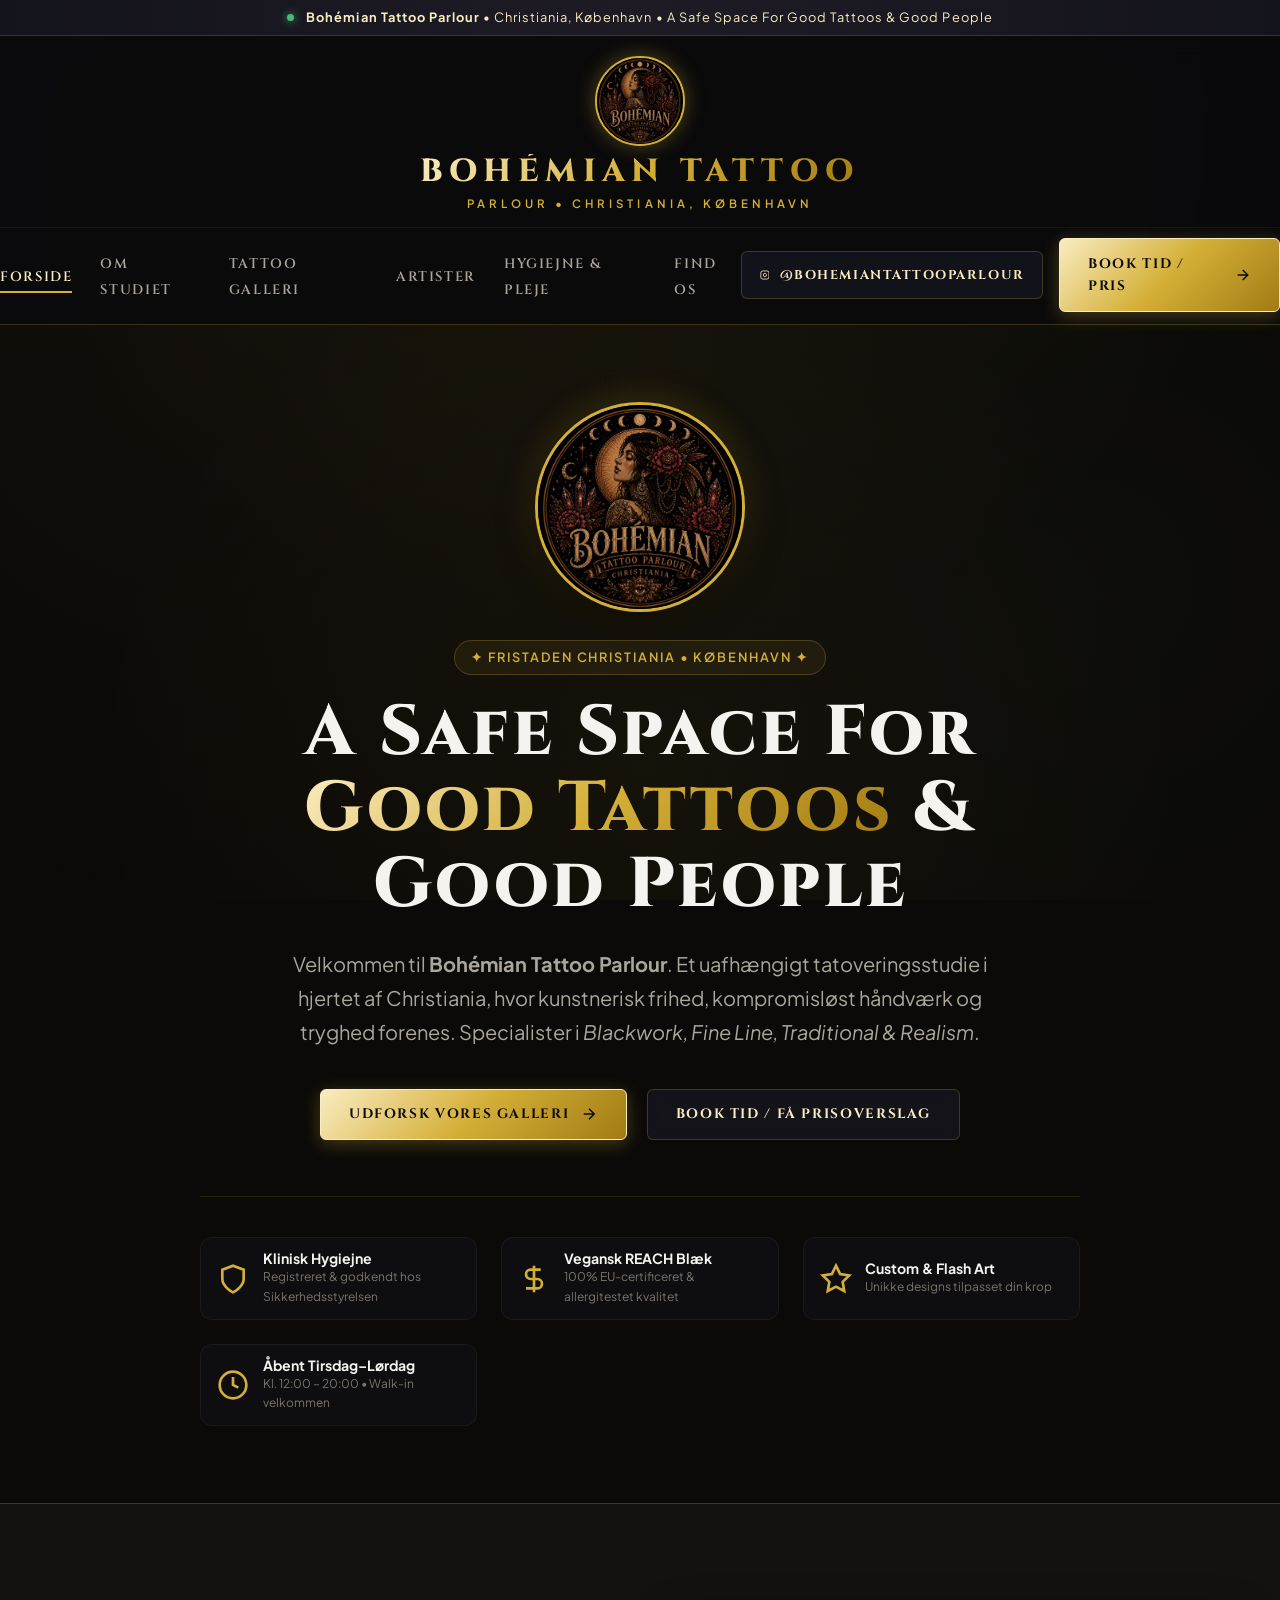
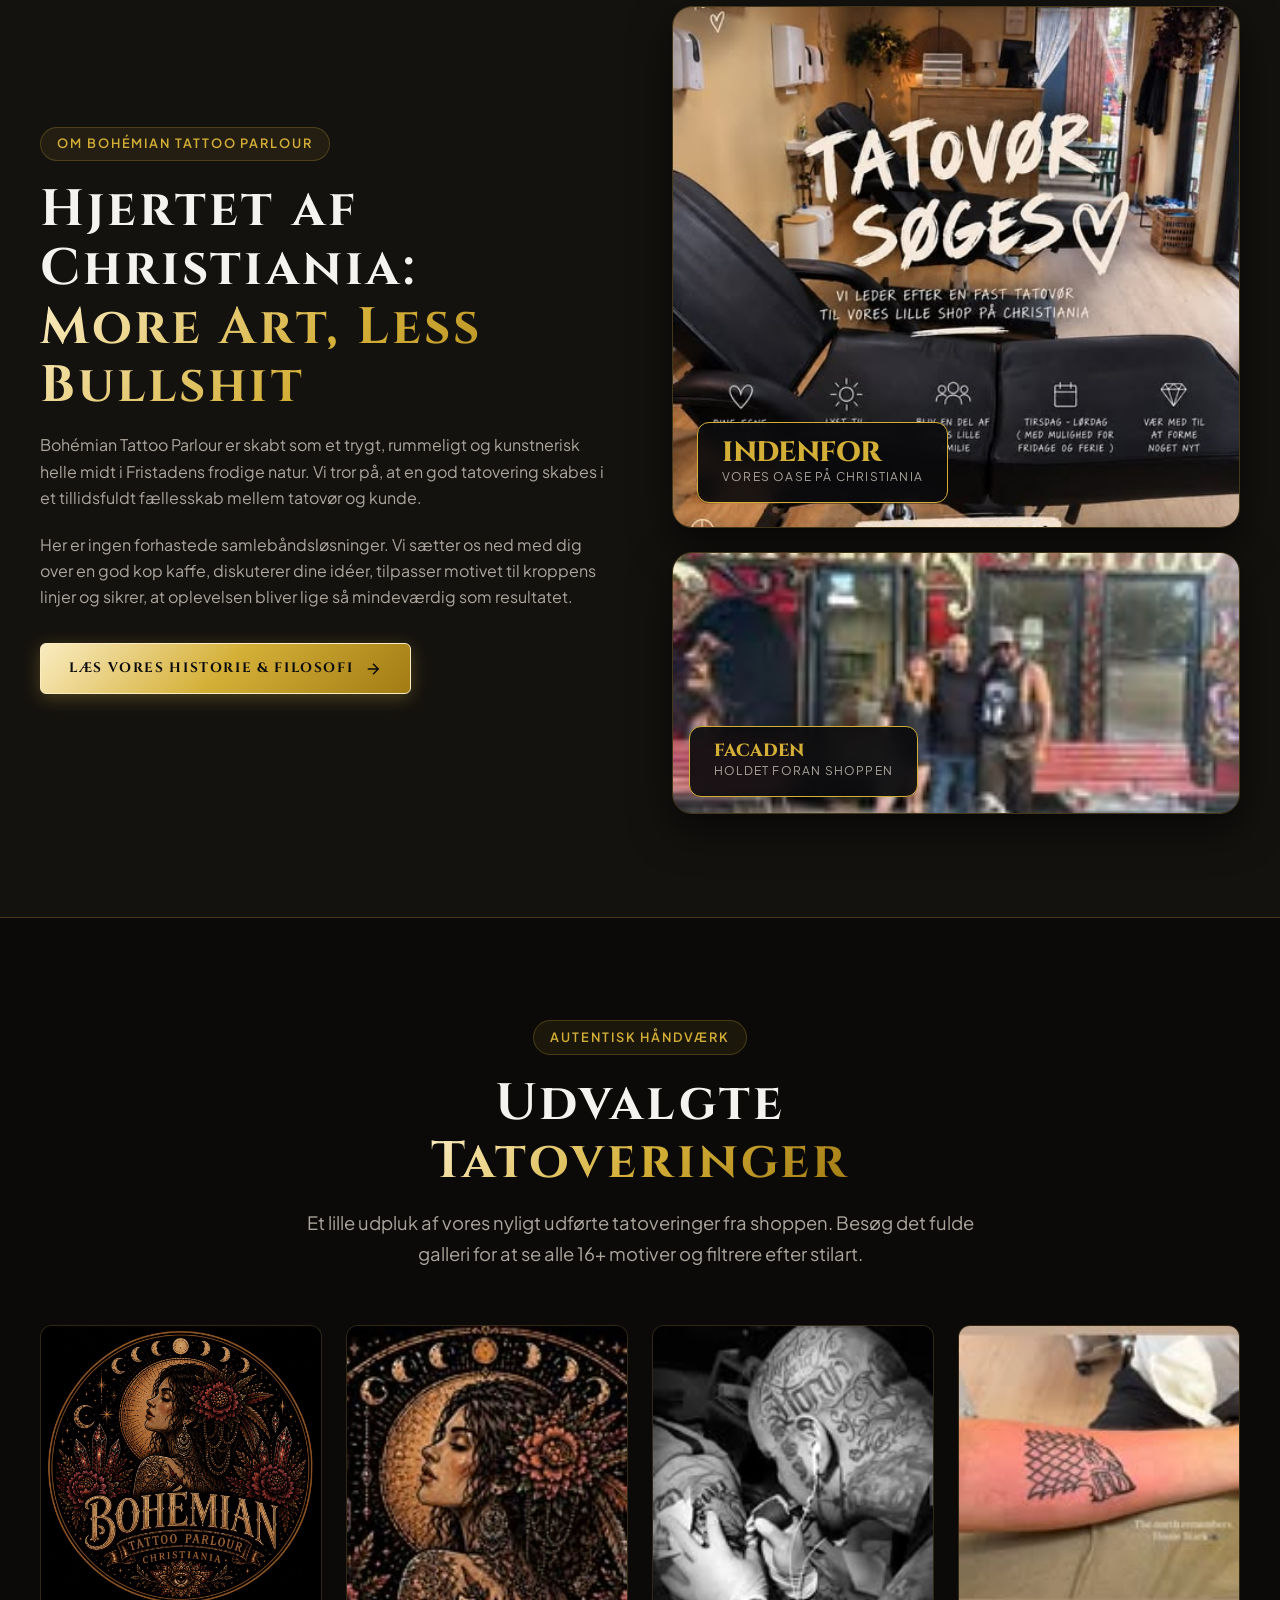
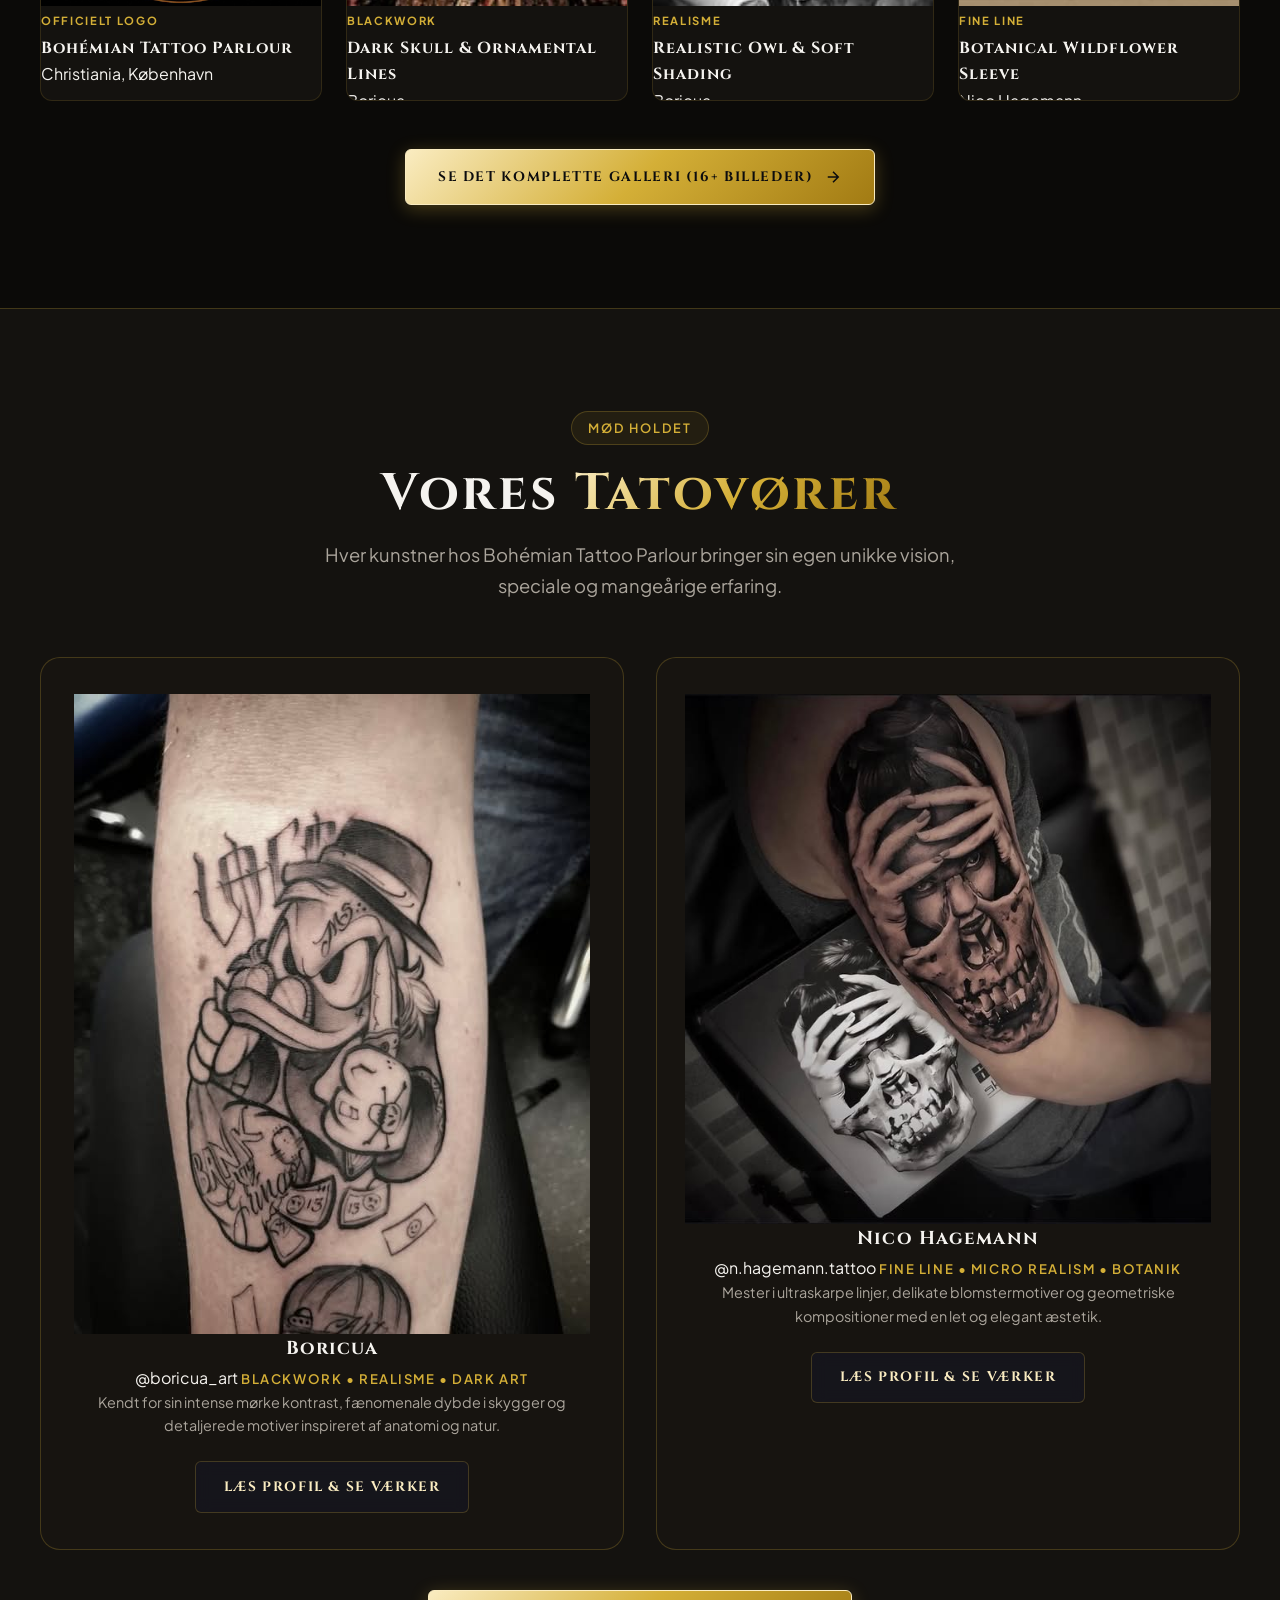
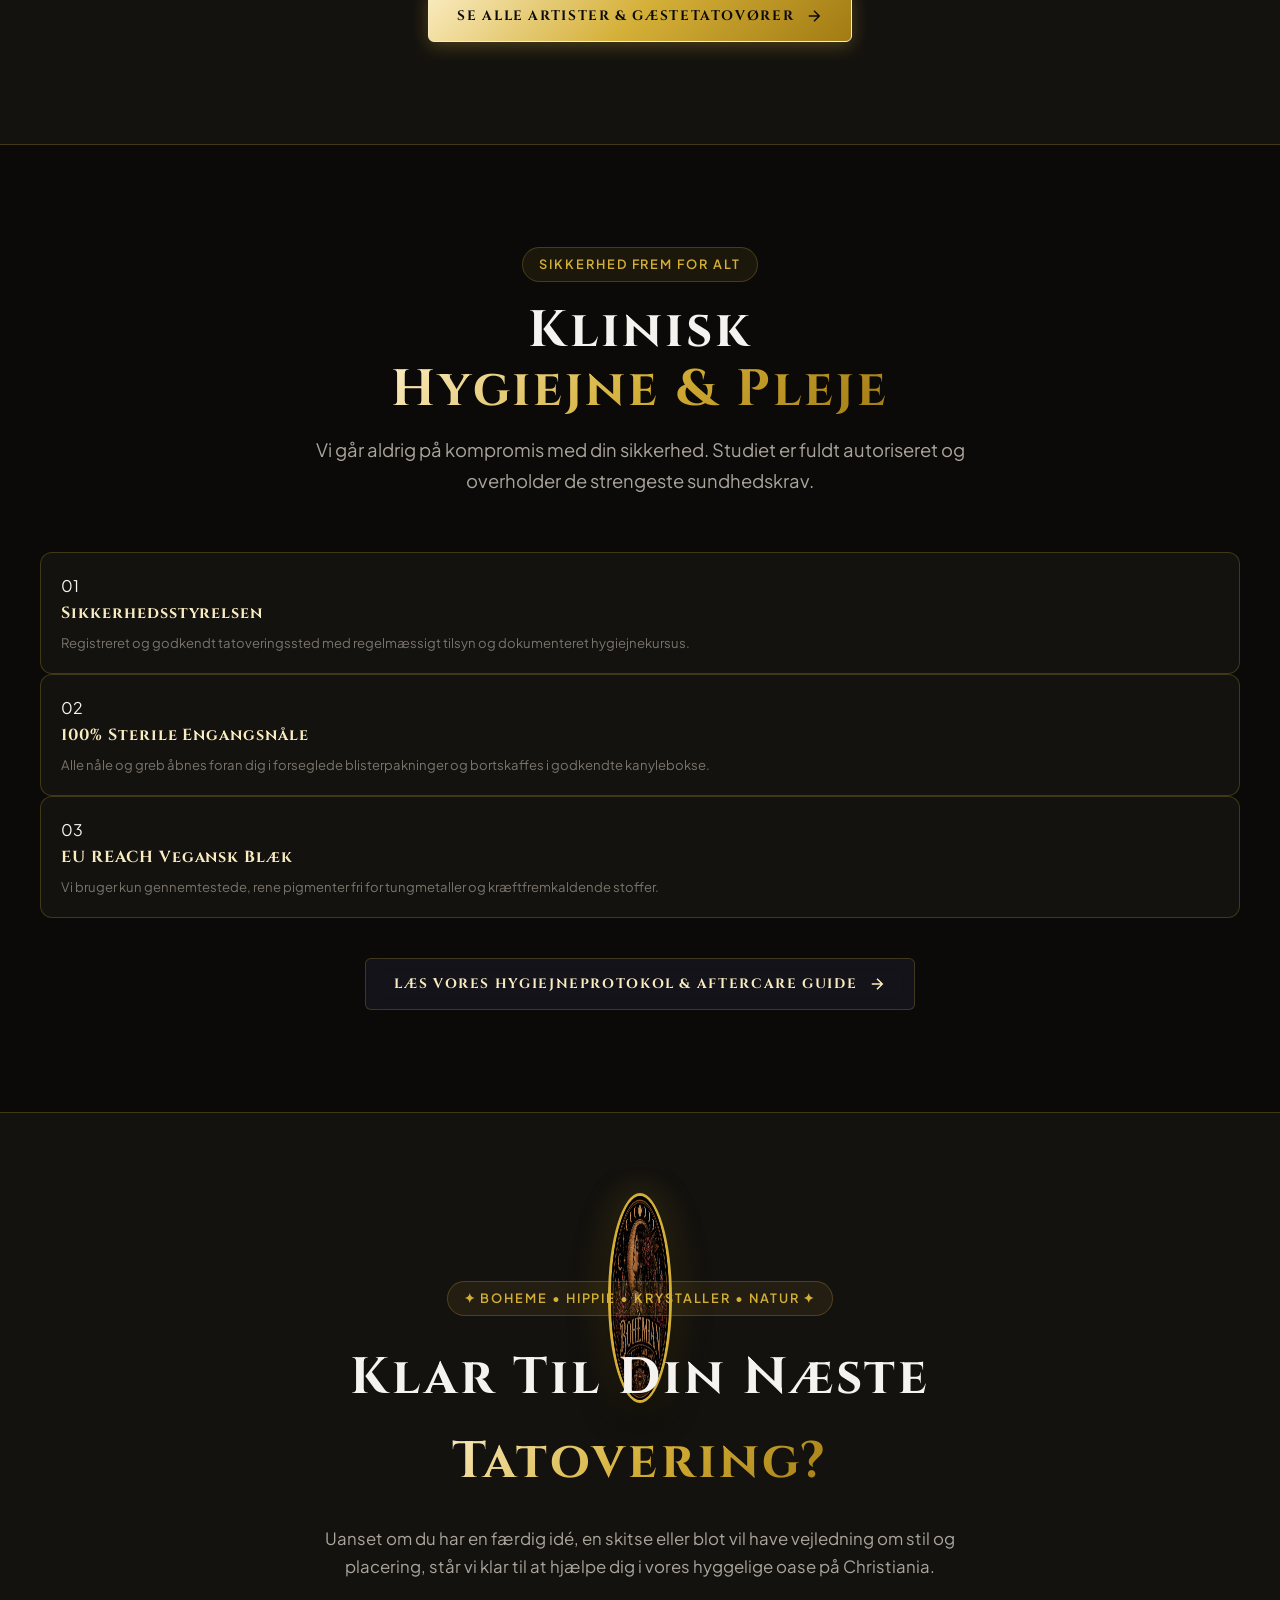
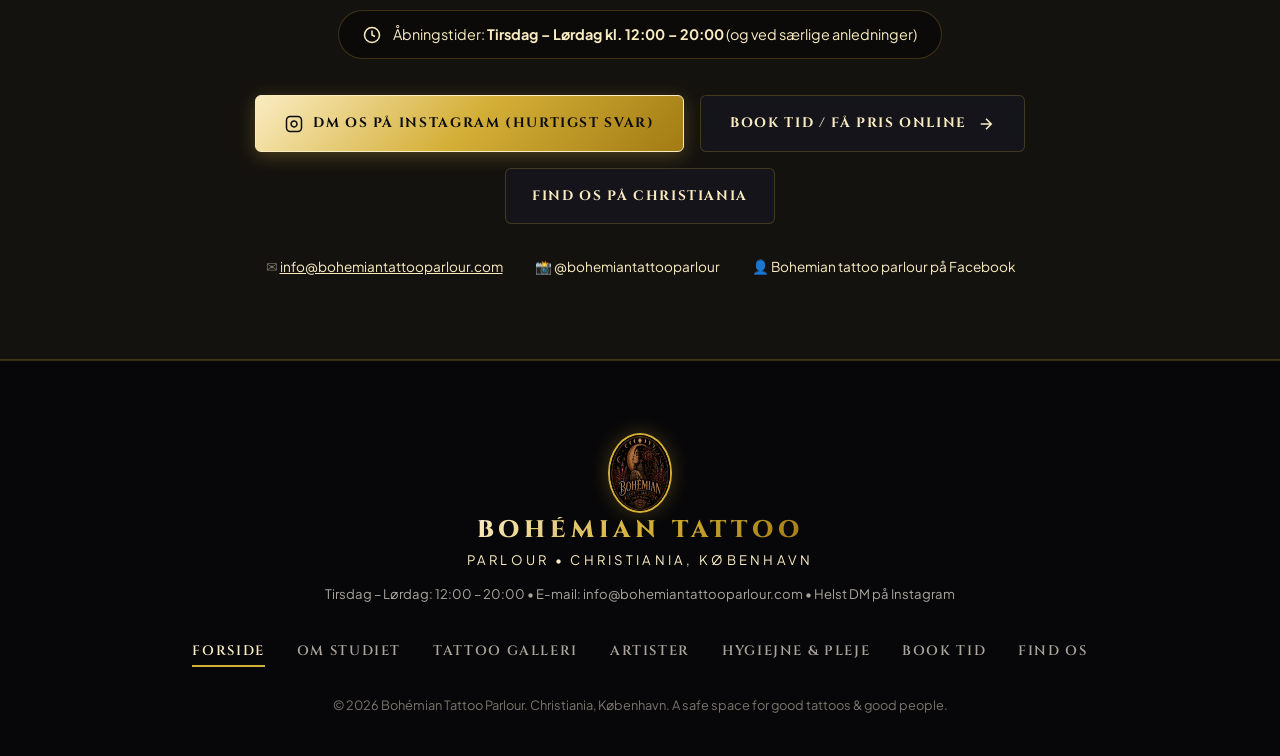
==== commit 841e50e2: "feat: update brand name, hours, contact channels, earth tones, and Schema.org SEO" ====
--- a/index.html
+++ b/index.html
@@ -7,6 +7,48 @@
   <meta name="description" content="Bohémian Tattoo Parlour er et uafhængigt tatovørstudie på Christiania i København. Specialister i Blackwork, Fine Line, Traditional og Realisme i et trygt miljø.">
   <link rel="icon" type="image/jpeg" href="assets/images/bohemian-master-logo.jpg">
   <link rel="stylesheet" href="assets/css/styles.css">
+
+  <!-- Schema.org Structured Data for Google Search & Google Maps -->
+  <script type="application/ld+json">
+  {
+    "@context": "https://schema.org",
+    "@type": "TattooParlor",
+    "name": "Bohemian Tattoo Parlour",
+    "alternateName": ["Bohémian Tattoo Parlour Christiania", "Bohemian Tattoo Copenhagen"],
+    "image": "https://razirazidk-glitch.github.io/bohemian-tatoo/assets/images/bohemian-master-logo.jpg",
+    "logo": "https://razirazidk-glitch.github.io/bohemian-tatoo/assets/images/bohemian-master-logo.jpg",
+    "url": "https://razirazidk-glitch.github.io/bohemian-tatoo/",
+    "email": "info@bohemiantattooparlour.com",
+    "priceRange": "$$",
+    "currenciesAccepted": "DKK",
+    "paymentAccepted": "Cash, MobilePay, Credit Card",
+    "address": {
+      "@type": "PostalAddress",
+      "streetAddress": "Fristaden Christiania",
+      "addressLocality": "København K",
+      "postalCode": "1440",
+      "addressCountry": "DK"
+    },
+    "geo": {
+      "@type": "GeoCoordinates",
+      "latitude": 55.673899,
+      "longitude": 12.598232
+    },
+    "openingHoursSpecification": [
+      {
+        "@type": "OpeningHoursSpecification",
+        "dayOfWeek": ["Tuesday", "Wednesday", "Thursday", "Friday", "Saturday"],
+        "opens": "12:00",
+        "closes": "20:00"
+      }
+    ],
+    "sameAs": [
+      "https://www.instagram.com/bohemiantattooparlour/",
+      "https://www.facebook.com/bohemiantattooparlour"
+    ],
+    "description": "Bohemian Tattoo Parlour er et uafhængigt tatovørstudie på Christiania i København K. Specialister i Blackwork, Fine Line, Traditional og Realisme i et trygt, boheme, hippie- og naturinspireret frirum."
+  }
+  </script>
 </head>
 <body>
 
@@ -23,7 +65,7 @@
         <div class="logo-wrapper">
           <img src="assets/images/bohemian-master-logo.jpg" alt="Bohémian Tattoo Parlour Christiania Logo" class="brand-master-emblem" width="90" height="90">
         </div>
-        <h1 class="brand-title gold-gradient-text">BOHÉMIAN TATOO</h1>
+        <h1 class="brand-title gold-gradient-text">BOHÉMIAN TATTOO</h1>
         <span class="brand-tagline">PARLOUR • CHRISTIANIA, KØBENHAVN</span>
       </a>
 
@@ -65,7 +107,7 @@
     <div>
       <div class="brand-centerpiece" style="margin-bottom: 2rem;">
         <img src="assets/images/bohemian-master-logo.jpg" alt="Bohémian Tattoo Parlour Logo" class="brand-master-emblem" style="width: 72px; height: 72px; margin-bottom: 0.5rem;">
-        <span class="brand-title gold-gradient-text" style="font-size: 1.3rem;">BOHÉMIAN TATOO</span>
+        <span class="brand-title gold-gradient-text" style="font-size: 1.3rem;">BOHÉMIAN TATTOO</span>
         <span class="brand-tagline">CHRISTIANIA • KØBENHAVN</span>
       </div>
       <ul class="mobile-nav-links">
@@ -142,8 +184,8 @@
           <div class="trust-item">
             <svg class="trust-icon" viewBox="0 0 24 24" fill="none" stroke="currentColor" stroke-width="2"><circle cx="12" cy="12" r="10"/><path d="M12 6v6l4 2"/></svg>
             <div>
-              <div class="trust-title">Walk-In &amp; Kaffe</div>
-              <div class="trust-desc">Tirsdag–Lørdag i rolige rammer</div>
+              <div class="trust-title">Åbent Tirsdag–Lørdag</div>
+              <div class="trust-desc">Kl. 12:00 – 20:00 • Walk-in velkommen</div>
             </div>
           </div>
         </div>
@@ -369,26 +411,37 @@
         <div class="footer-emblem" style="margin-bottom: 1.5rem;">
           <img src="assets/images/bohemian-master-logo.jpg" alt="Bohémian Tattoo Parlour Logo" class="hero-master-emblem" width="110" height="110">
         </div>
-        <div class="section-badge">Start Dit Næste Projekt</div>
+        <div class="section-badge">✦ Boheme • Hippie • Krystaller • Natur ✦</div>
         <h2 style="font-size: clamp(2rem, 4vw, 3.2rem); margin-bottom: 1.25rem;">
           Klar Til Din Næste <span class="gold-gradient-text">Tatovering?</span>
         </h2>
-        <p style="font-size: 1.1rem; color: var(--text-muted); line-height: 1.7; margin-bottom: 2.5rem; max-width: 680px; margin-left: auto; margin-right: auto;">
-          Uanset om du har en færdig idé, en skitse eller blot vil have vejledning om stil og placering, står vi klar til at hjælpe dig. Book online eller besøg vores shop på Christiania.
+        <p style="font-size: 1.05rem; color: var(--text-muted); line-height: 1.7; margin-bottom: 1.75rem; max-width: 680px; margin-left: auto; margin-right: auto;">
+          Uanset om du har en færdig idé, en skitse eller blot vil have vejledning om stil og placering, står vi klar til at hjælpe dig i vores hyggelige oase på Christiania.
         </p>
 
-        <div style="display: flex; gap: 1.25rem; justify-content: center; flex-wrap: wrap;">
-          <a href="booking.html" class="btn btn-primary" style="padding: 1.1rem 2.2rem; font-size: 1.05rem;">
-            <span>Book Tid / Få Prisoverslag</span>
-            <svg class="btn-icon" viewBox="0 0 24 24" fill="none" stroke="currentColor" stroke-width="2"><path d="M5 12h14M12 5l7 7-7 7"/></svg>
-          </a>
-          <a href="kontakt.html" class="btn btn-secondary" style="padding: 1.1rem 2rem; font-size: 1.05rem;">
+        <div style="display: inline-flex; align-items: center; gap: 0.75rem; background: rgba(0,0,0,0.4); border: 1px solid var(--gold-border); padding: 0.75rem 1.5rem; border-radius: var(--radius-full); margin-bottom: 2.25rem; font-size: 0.9rem; color: var(--gold-light);">
+          <svg viewBox="0 0 24 24" width="18" height="18" fill="none" stroke="currentColor" stroke-width="2"><circle cx="12" cy="12" r="10"/><polyline points="12 6 12 12 16 14"/></svg>
+          <span>Åbningstider: <strong>Tirsdag – Lørdag kl. 12:00 – 20:00</strong> (og ved særlige anledninger)</span>
+        </div>
+
+        <div style="display: flex; gap: 1rem; justify-content: center; flex-wrap: wrap; margin-bottom: 2rem;">
+          <a href="https://www.instagram.com/bohemiantattooparlour/" target="_blank" rel="noopener" class="btn btn-primary" style="padding: 1rem 1.8rem;">
+            <svg class="btn-icon" viewBox="0 0 24 24" fill="none" stroke="currentColor" stroke-width="2"><rect x="2" y="2" width="20" height="20" rx="5" ry="5"/><path d="M16 11.37A4 4 0 1 1 12.63 8 4 4 0 0 1 16 11.37z"/><line x1="17.5" y1="6.5" x2="17.51" y2="6.5"/></svg>
+            <span>DM os på Instagram (Hurtigst Svar)</span>
+          </a>
+          <a href="booking.html" class="btn btn-secondary" style="padding: 1rem 1.8rem;">
+            <span>Book Tid / Få Pris Online</span>
+            <svg class="btn-icon" viewBox="0 0 24 24" fill="none" stroke="currentColor" stroke-width="2"><path d="M5 12h14M12 5l7 7-7 7"/></svg>
+          </a>
+          <a href="kontakt.html" class="btn btn-secondary" style="padding: 1rem 1.6rem;">
             <span>Find Os på Christiania</span>
           </a>
-          <a href="https://www.instagram.com/bohemiantattooparlour/" target="_blank" rel="noopener" class="btn btn-secondary" style="padding: 1.1rem 1.6rem; font-size: 1.05rem;">
-            <svg class="btn-icon" viewBox="0 0 24 24" fill="none" stroke="currentColor" stroke-width="2"><rect x="2" y="2" width="20" height="20" rx="5" ry="5"/><path d="M16 11.37A4 4 0 1 1 12.63 8 4 4 0 0 1 16 11.37z"/><line x1="17.5" y1="6.5" x2="17.51" y2="6.5"/></svg>
-            <span>Instagram DM</span>
-          </a>
+        </div>
+
+        <div style="display: flex; justify-content: center; gap: 2rem; flex-wrap: wrap; font-size: 0.85rem; color: var(--text-dim);">
+          <span>✉ <a href="mailto:info@bohemiantattooparlour.com" style="color: var(--gold-light); text-decoration: underline;">info@bohemiantattooparlour.com</a></span>
+          <span>📸 <a href="https://www.instagram.com/bohemiantattooparlour/" target="_blank" rel="noopener" style="color: var(--gold-light);">@bohemiantattooparlour</a></span>
+          <span>👤 <a href="https://www.facebook.com/bohemiantattooparlour" target="_blank" rel="noopener" style="color: var(--gold-light);">Bohemian tattoo parlour på Facebook</a></span>
         </div>
       </div>
     </section>
@@ -400,9 +453,12 @@
       <div class="footer-emblem">
         <img src="assets/images/bohemian-master-logo.jpg" alt="Bohémian Tattoo Parlour Logo" class="footer-master-emblem" width="80" height="80">
       </div>
-      <h3 class="brand-title gold-gradient-text" style="font-size: 1.5rem; margin-bottom: 0.4rem;">BOHÉMIAN TATOO</h3>
-      <p style="font-size: 0.82rem; color: var(--gold-light); letter-spacing: 0.25em; text-transform: uppercase;">
+      <h3 class="brand-title gold-gradient-text" style="font-size: 1.5rem; margin-bottom: 0.4rem;">BOHÉMIAN TATTOO</h3>
+      <p style="font-size: 0.82rem; color: var(--gold-light); letter-spacing: 0.25em; text-transform: uppercase; margin-bottom: 0.75rem;">
         PARLOUR • CHRISTIANIA, KØBENHAVN
+      </p>
+      <p style="font-size: 0.82rem; color: var(--text-muted); margin-bottom: 1.5rem;">
+        Tirsdag – Lørdag: 12:00 – 20:00 • E-mail: info@bohemiantattooparlour.com • Helst DM på Instagram
       </p>
 
       <ul class="footer-nav">
--- a/assets/css/styles.css
+++ b/assets/css/styles.css
@@ -6,22 +6,29 @@
 @import url('https://fonts.googleapis.com/css2?family=Cinzel:wght@400;600;700;800;900&family=Plus+Jakarta+Sans:ital,wght@0,300;0,400;0,500;0,600;0,700;1,400&display=swap');
 
 :root {
-  /* Colors */
-  --bg-main: #0a0a0d;
-  --bg-surface: #121217;
-  --bg-card: rgba(22, 22, 30, 0.85);
-  --bg-card-hover: rgba(30, 30, 42, 0.95);
-  --bg-glass: rgba(18, 18, 24, 0.75);
+  /* Colors — Warm Bohemian Earth, Obsidian & Antique Gold */
+  --bg-main: #0b0a08;
+  --bg-surface: #14120f;
+  --bg-card: rgba(24, 21, 18, 0.88);
+  --bg-card-hover: rgba(34, 29, 24, 0.96);
+  --bg-glass: rgba(20, 17, 14, 0.78);
   
   --gold-light: #faecc1;
   --gold-primary: #d4af37;
   --gold-dark: #a27b13;
-  --gold-glow: rgba(212, 175, 55, 0.25);
-  --gold-border: rgba(212, 175, 55, 0.22);
+  --gold-glow: rgba(212, 175, 55, 0.28);
+  --gold-border: rgba(212, 175, 55, 0.24);
   
-  --text-main: #f3f3f6;
-  --text-muted: #a3a2aa;
-  --text-dim: #71707a;
+  /* Earth Tones & Mystical Accents */
+  --earth-warm: #8c5e3c;
+  --earth-sand: #d4b483;
+  --earth-deep: #432b1b;
+  --mystic-sage: #384d3e;
+  --mystic-smoke: #252220;
+  
+  --text-main: #f5f3ef;
+  --text-muted: #aba59c;
+  --text-dim: #7a746b;
   
   --accent-red: #c84d4d;
   --accent-green: #48bb78;
@@ -70,7 +77,7 @@
   position: relative;
 }
 
-/* Subtle bohemian ambient background glow */
+/* Subtle bohemian, earthy & celestial ambient background glow */
 body::before {
   content: '';
   position: fixed;
@@ -80,9 +87,10 @@
   width: 100vw;
   height: 100vh;
   background: 
-    radial-gradient(circle at 50% 0%, rgba(212, 175, 55, 0.07) 0%, transparent 60%),
-    radial-gradient(circle at 10% 40%, rgba(138, 75, 175, 0.03) 0%, transparent 40%),
-    radial-gradient(circle at 90% 70%, rgba(212, 175, 55, 0.04) 0%, transparent 50%);
+    radial-gradient(circle at 50% 0%, rgba(212, 175, 55, 0.08) 0%, transparent 60%),
+    radial-gradient(circle at 15% 40%, rgba(140, 94, 60, 0.05) 0%, transparent 45%),
+    radial-gradient(circle at 85% 65%, rgba(56, 77, 62, 0.05) 0%, transparent 45%),
+    radial-gradient(circle at 50% 85%, rgba(212, 175, 55, 0.05) 0%, transparent 55%);
   pointer-events: none;
   z-index: -1;
 }
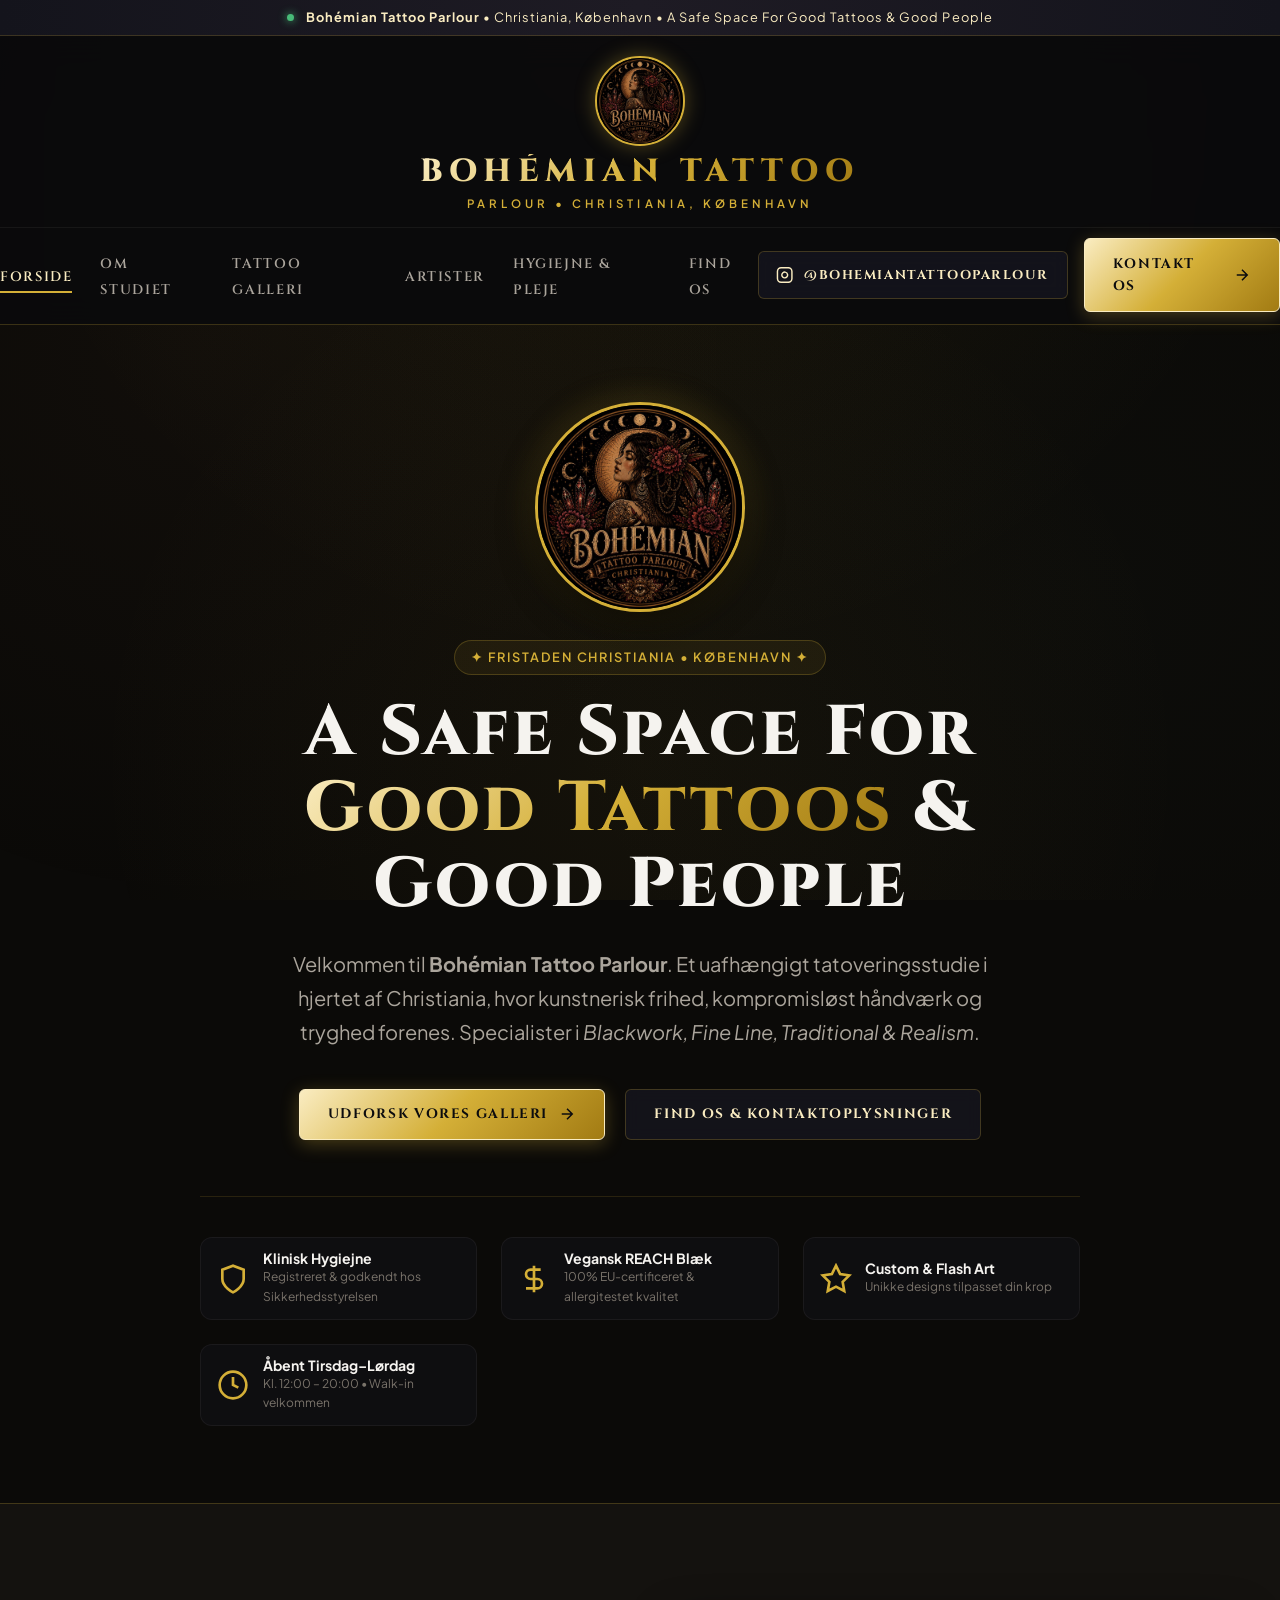
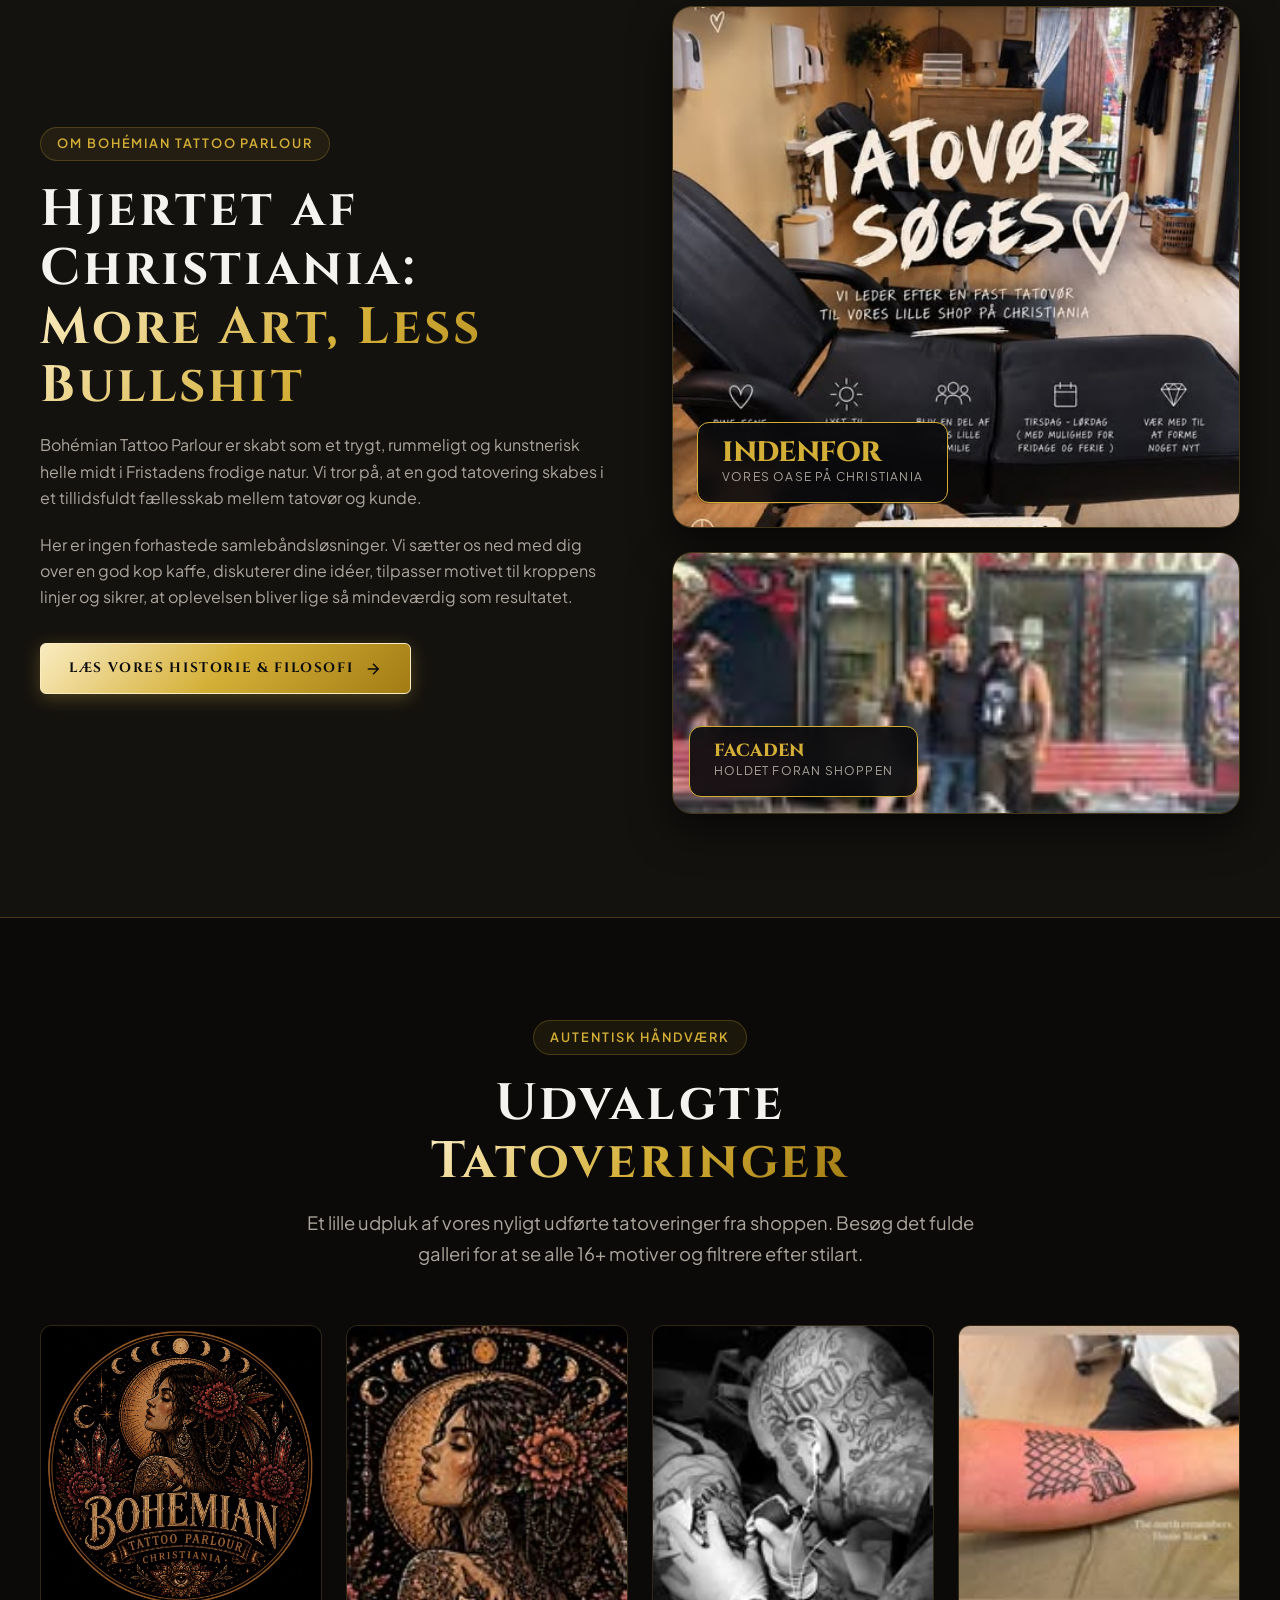
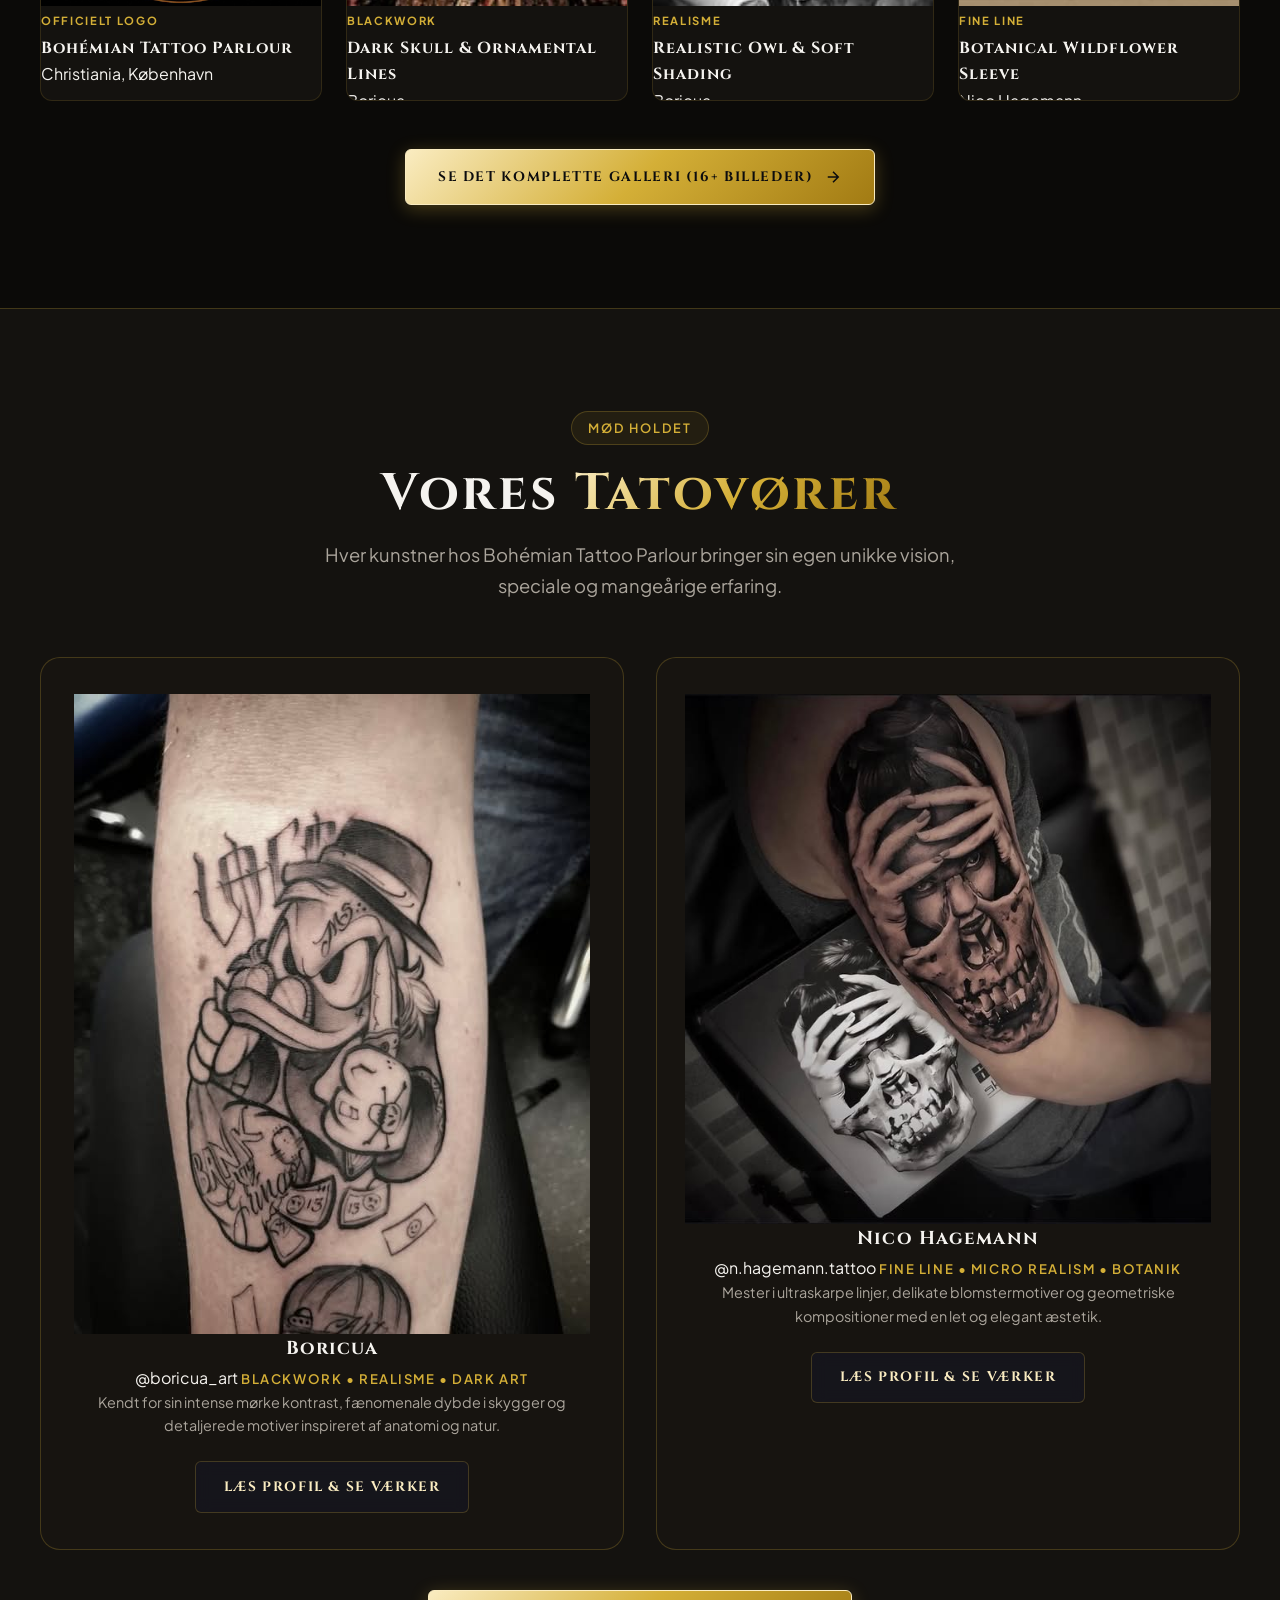
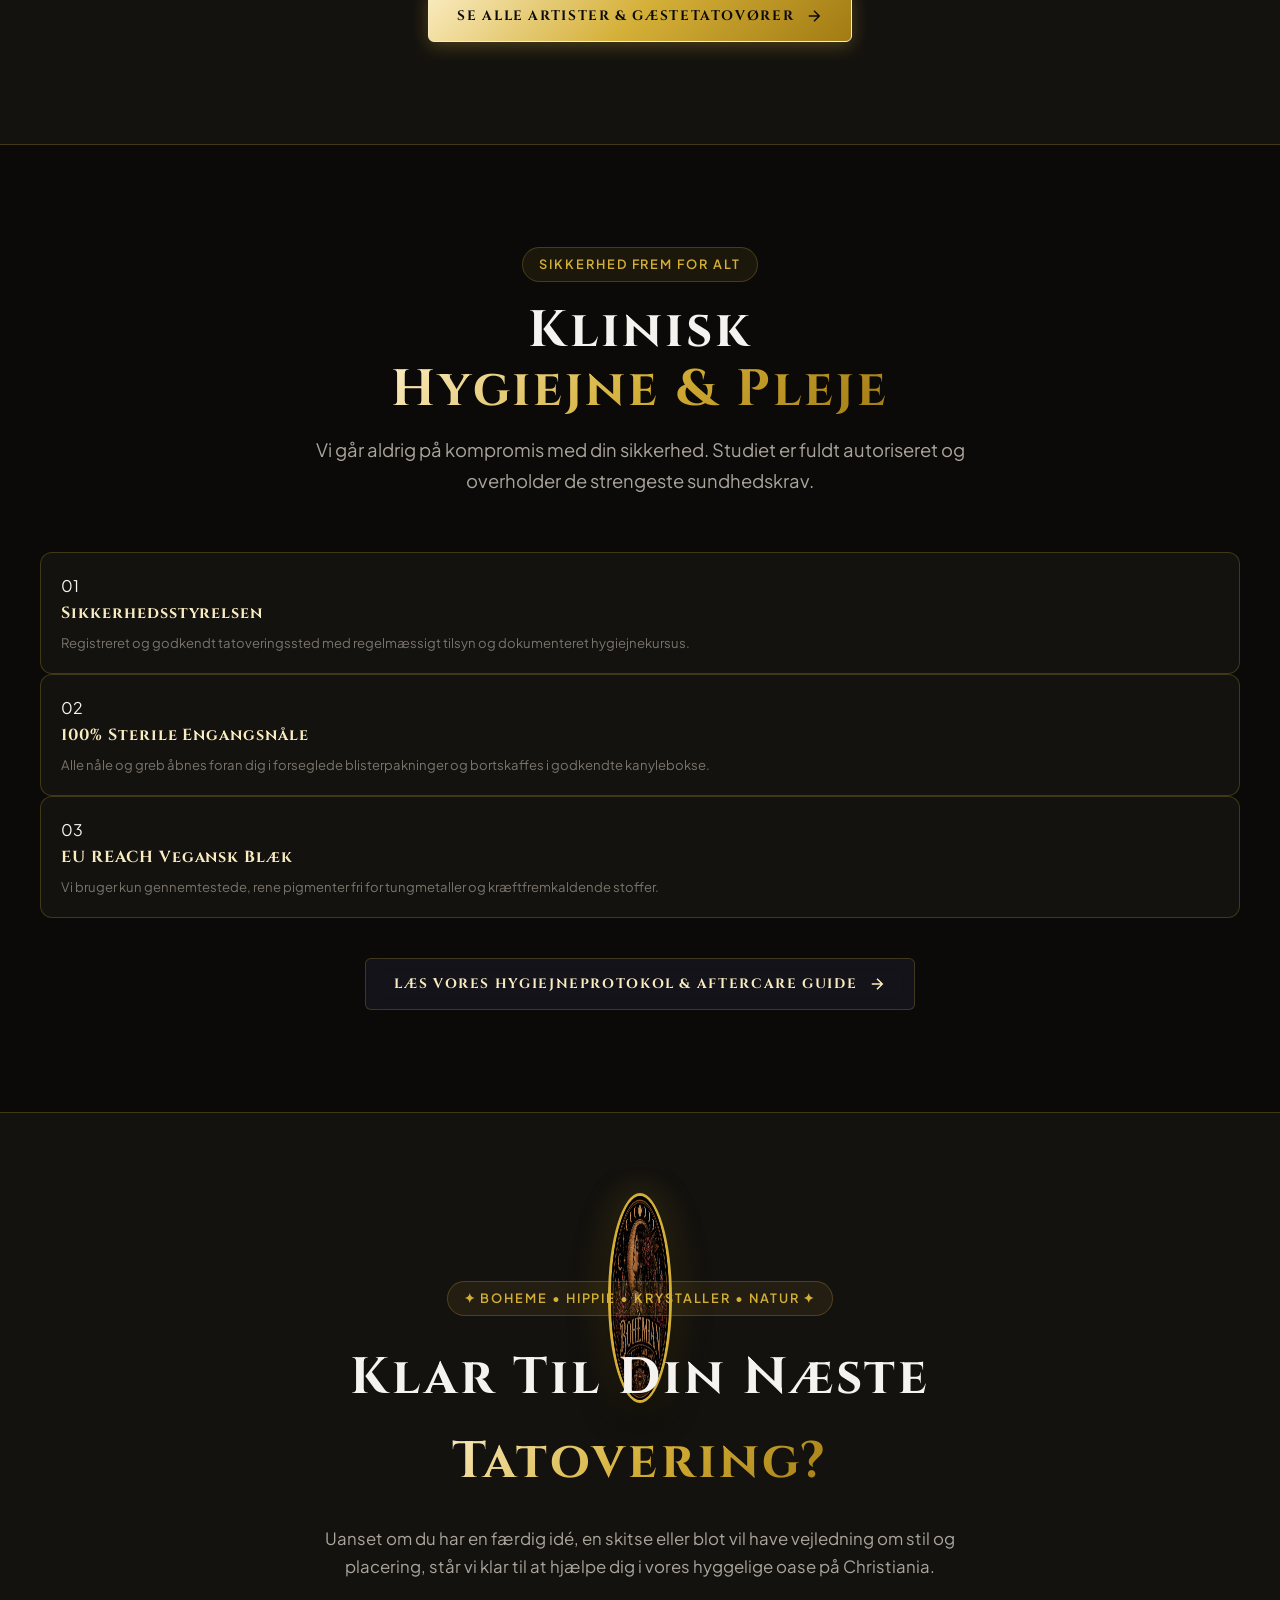
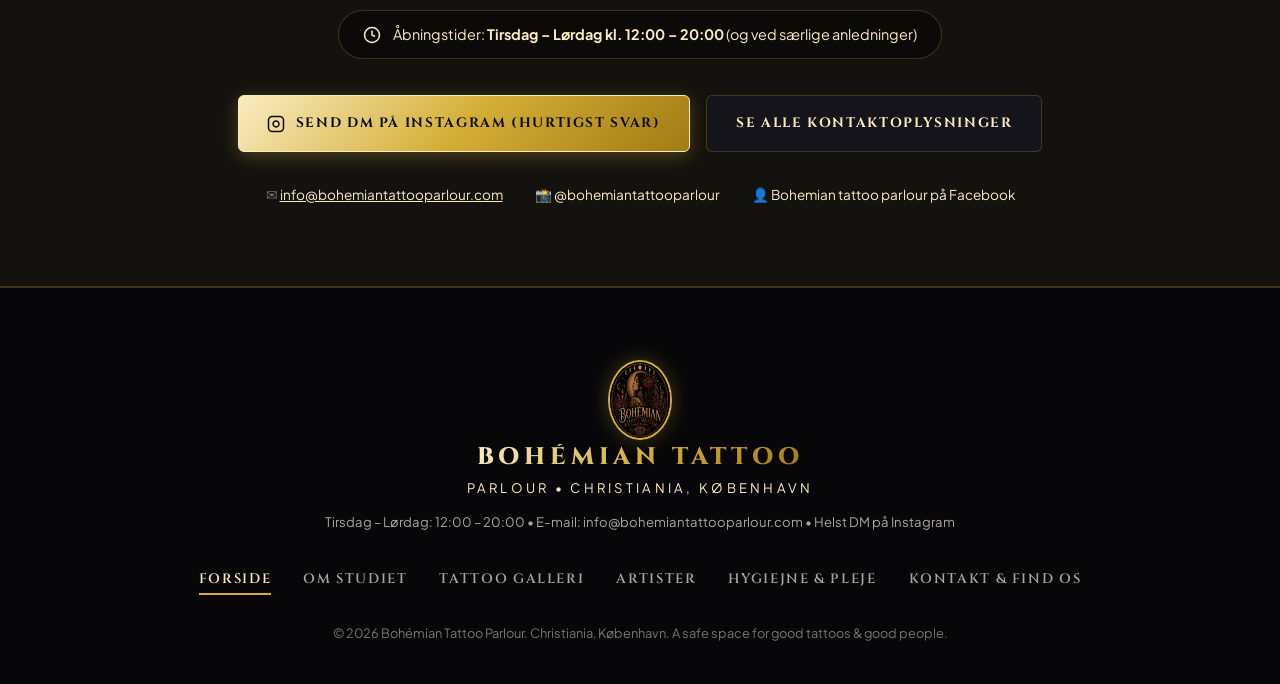
==== commit fef3482d: "feat: remove online booking functionality and establish contact-only architecture" ====
--- a/index.html
+++ b/index.html
@@ -86,8 +86,8 @@
             <svg class="btn-icon" viewBox="0 0 24 24" fill="none" stroke="currentColor" stroke-width="2"><rect x="2" y="2" width="20" height="20" rx="5" ry="5"/><path d="M16 11.37A4 4 0 1 1 12.63 8 4 4 0 0 1 16 11.37z"/><line x1="17.5" y1="6.5" x2="17.51" y2="6.5"/></svg>
             <span>@bohemiantattooparlour</span>
           </a>
-          <a href="booking.html" class="btn btn-primary">
-            <span>Book Tid / Pris</span>
+          <a href="kontakt.html" class="btn btn-primary">
+            <span>Kontakt Os</span>
             <svg class="btn-icon" viewBox="0 0 24 24" fill="none" stroke="currentColor" stroke-width="2"><path d="M5 12h14M12 5l7 7-7 7"/></svg>
           </a>
         </div>
@@ -120,9 +120,9 @@
       </ul>
     </div>
     <div>
-      <a href="booking.html" class="btn btn-primary" style="width: 100%; margin-bottom: 0.75rem;">Book Konsultation</a>
+      <a href="kontakt.html" class="btn btn-primary" style="width: 100%; margin-bottom: 0.75rem;">Kontakt Studiet</a>
       <a href="https://www.instagram.com/bohemiantattooparlour/" target="_blank" rel="noopener" class="btn btn-secondary" style="width: 100%; margin-bottom: 1rem;">
-        <span>Følg på Instagram</span>
+        <span>DM på Instagram</span>
       </a>
       <p style="font-size: 0.8rem; color: var(--text-dim); text-align: center;">Christiania, København • More Art Less Bullshit</p>
     </div>
@@ -150,8 +150,8 @@
             <span>Udforsk Vores Galleri</span>
             <svg class="btn-icon" viewBox="0 0 24 24" fill="none" stroke="currentColor" stroke-width="2"><path d="M5 12h14M12 5l7 7-7 7"/></svg>
           </a>
-          <a href="booking.html" class="btn btn-secondary">
-            <span>Book Tid / Få Prisoverslag</span>
+          <a href="kontakt.html" class="btn btn-secondary">
+            <span>Find Os &amp; Kontaktoplysninger</span>
           </a>
         </div>
 
@@ -427,14 +427,10 @@
         <div style="display: flex; gap: 1rem; justify-content: center; flex-wrap: wrap; margin-bottom: 2rem;">
           <a href="https://www.instagram.com/bohemiantattooparlour/" target="_blank" rel="noopener" class="btn btn-primary" style="padding: 1rem 1.8rem;">
             <svg class="btn-icon" viewBox="0 0 24 24" fill="none" stroke="currentColor" stroke-width="2"><rect x="2" y="2" width="20" height="20" rx="5" ry="5"/><path d="M16 11.37A4 4 0 1 1 12.63 8 4 4 0 0 1 16 11.37z"/><line x1="17.5" y1="6.5" x2="17.51" y2="6.5"/></svg>
-            <span>DM os på Instagram (Hurtigst Svar)</span>
-          </a>
-          <a href="booking.html" class="btn btn-secondary" style="padding: 1rem 1.8rem;">
-            <span>Book Tid / Få Pris Online</span>
-            <svg class="btn-icon" viewBox="0 0 24 24" fill="none" stroke="currentColor" stroke-width="2"><path d="M5 12h14M12 5l7 7-7 7"/></svg>
-          </a>
-          <a href="kontakt.html" class="btn btn-secondary" style="padding: 1rem 1.6rem;">
-            <span>Find Os på Christiania</span>
+            <span>Send DM på Instagram (Hurtigst Svar)</span>
+          </a>
+          <a href="kontakt.html" class="btn btn-secondary" style="padding: 1rem 1.8rem;">
+            <span>Se Alle Kontaktoplysninger</span>
           </a>
         </div>
 
@@ -467,8 +463,7 @@
         <li><a href="galleri.html" class="nav-link">Tattoo Galleri</a></li>
         <li><a href="artister.html" class="nav-link">Artister</a></li>
         <li><a href="hygiejne.html" class="nav-link">Hygiejne &amp; Pleje</a></li>
-        <li><a href="booking.html" class="nav-link">Book Tid</a></li>
-        <li><a href="kontakt.html" class="nav-link">Find Os</a></li>
+        <li><a href="kontakt.html" class="nav-link">Kontakt &amp; Find Os</a></li>
       </ul>
 
       <p class="footer-copy">
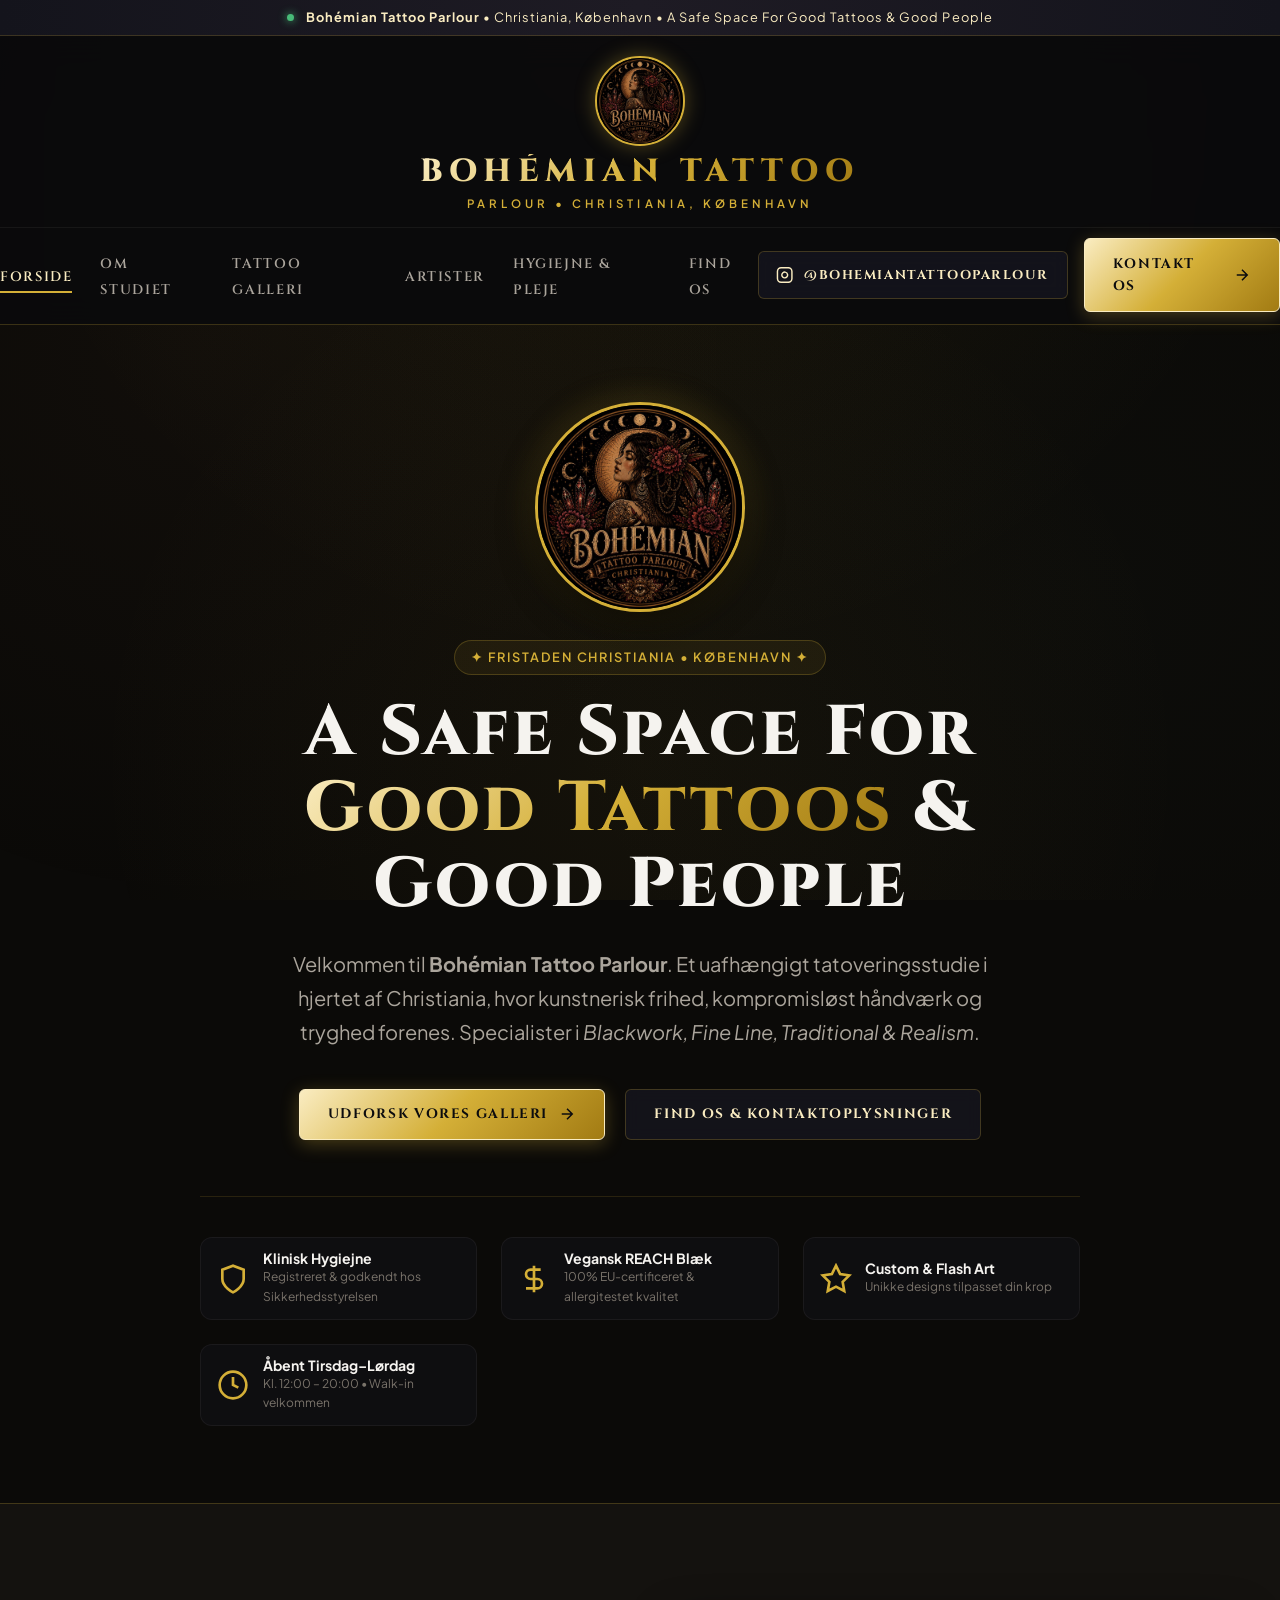
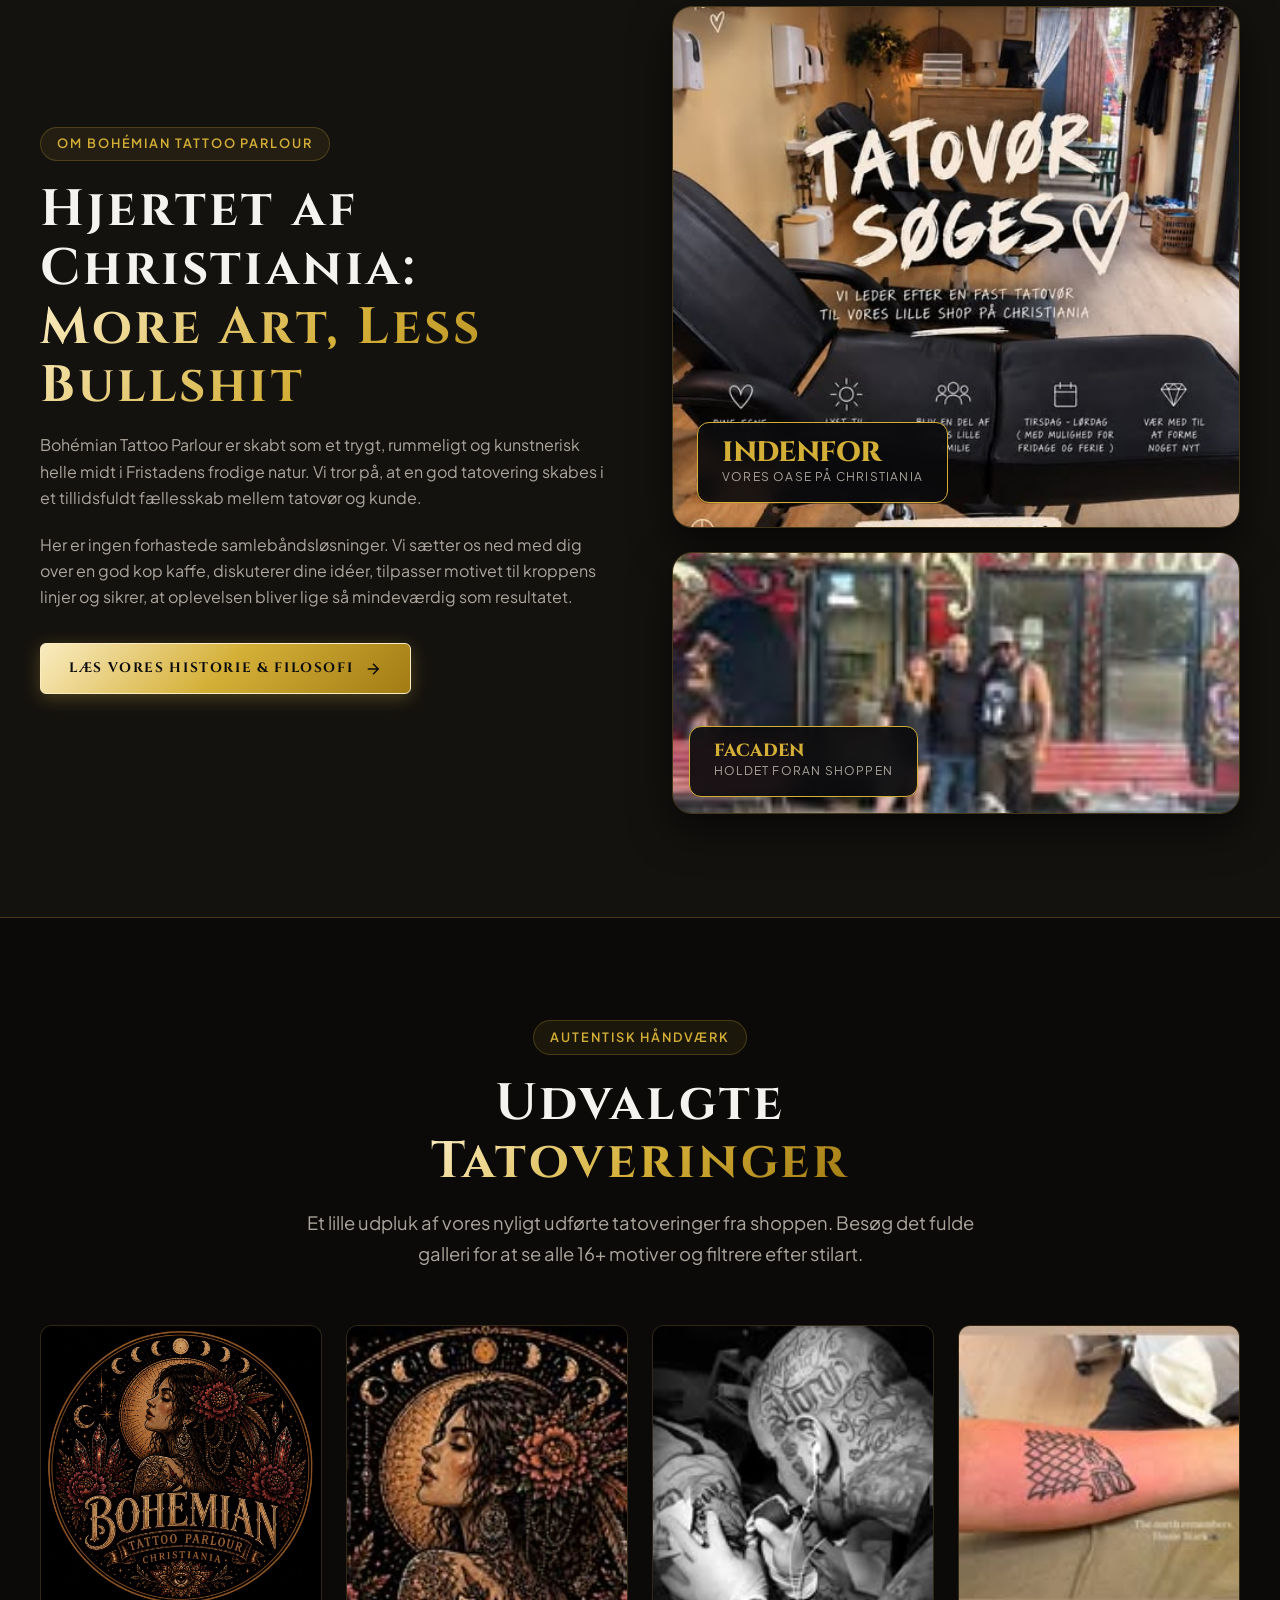
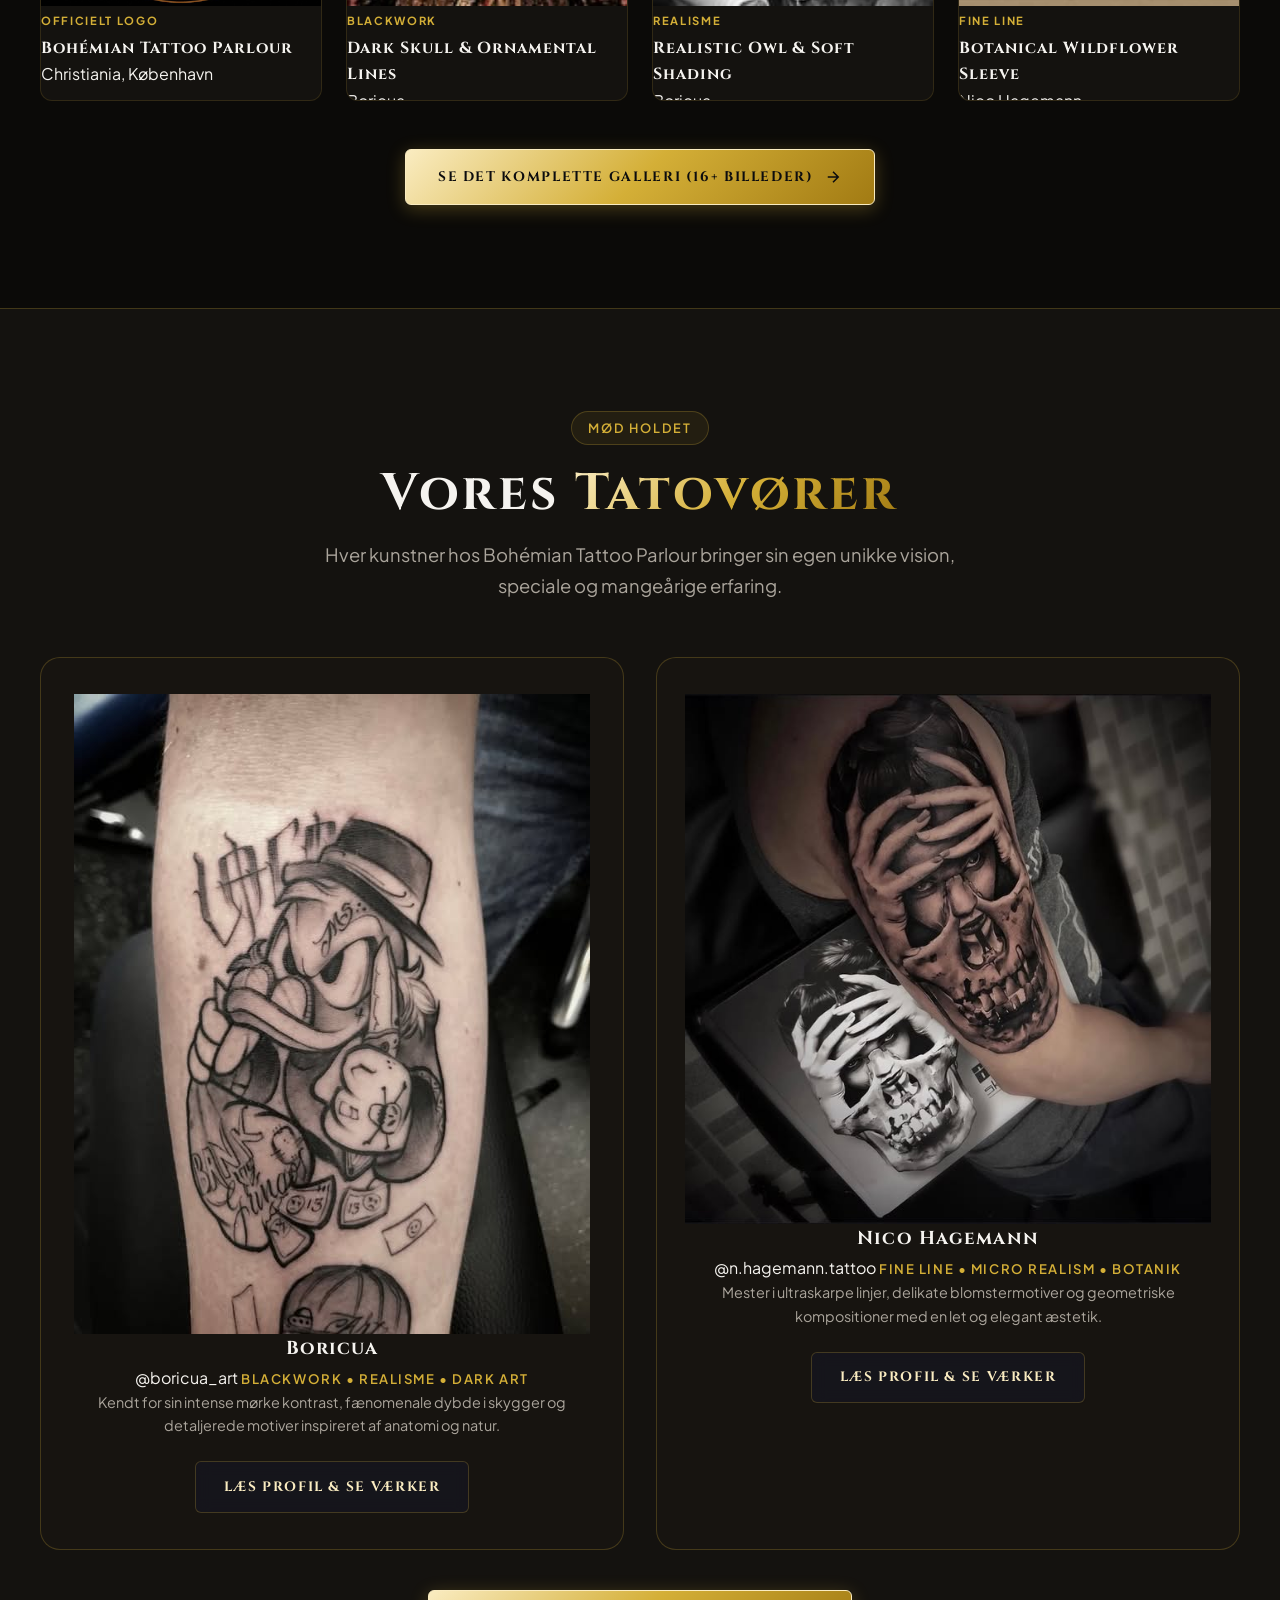
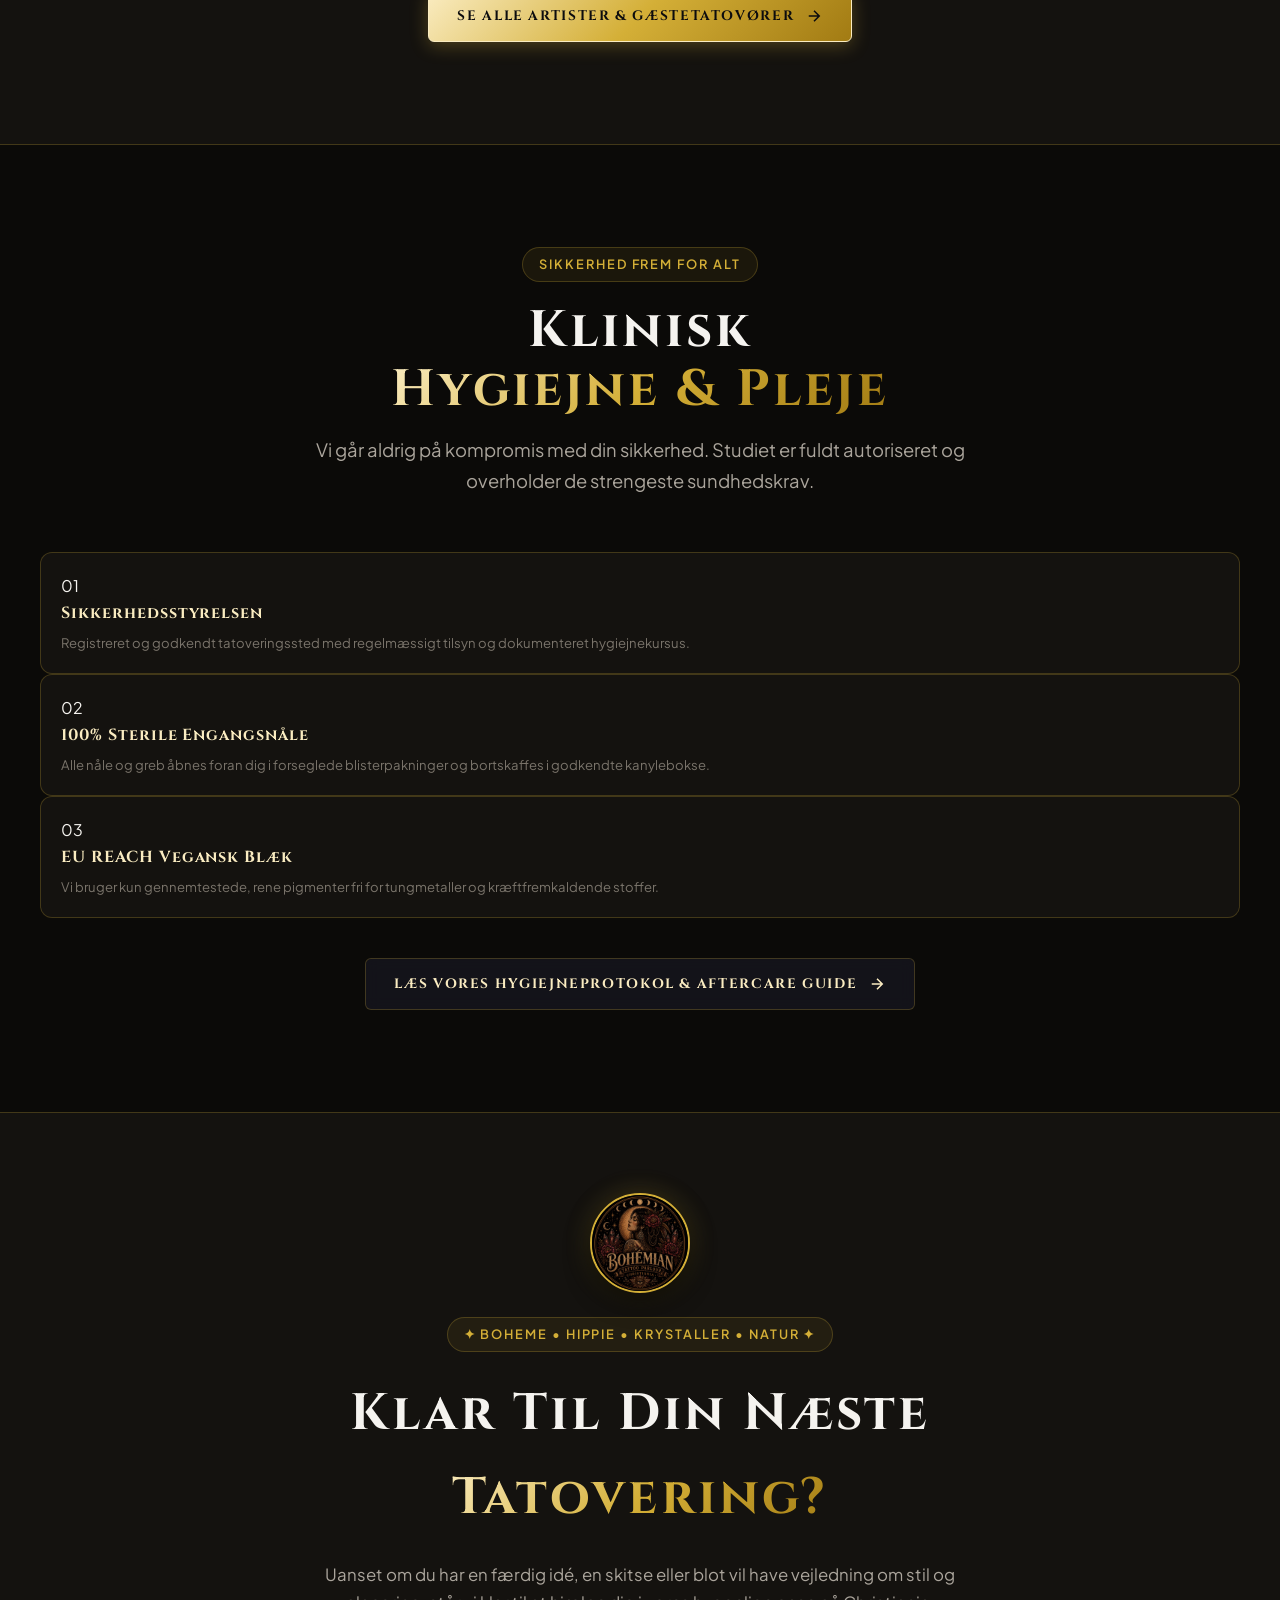
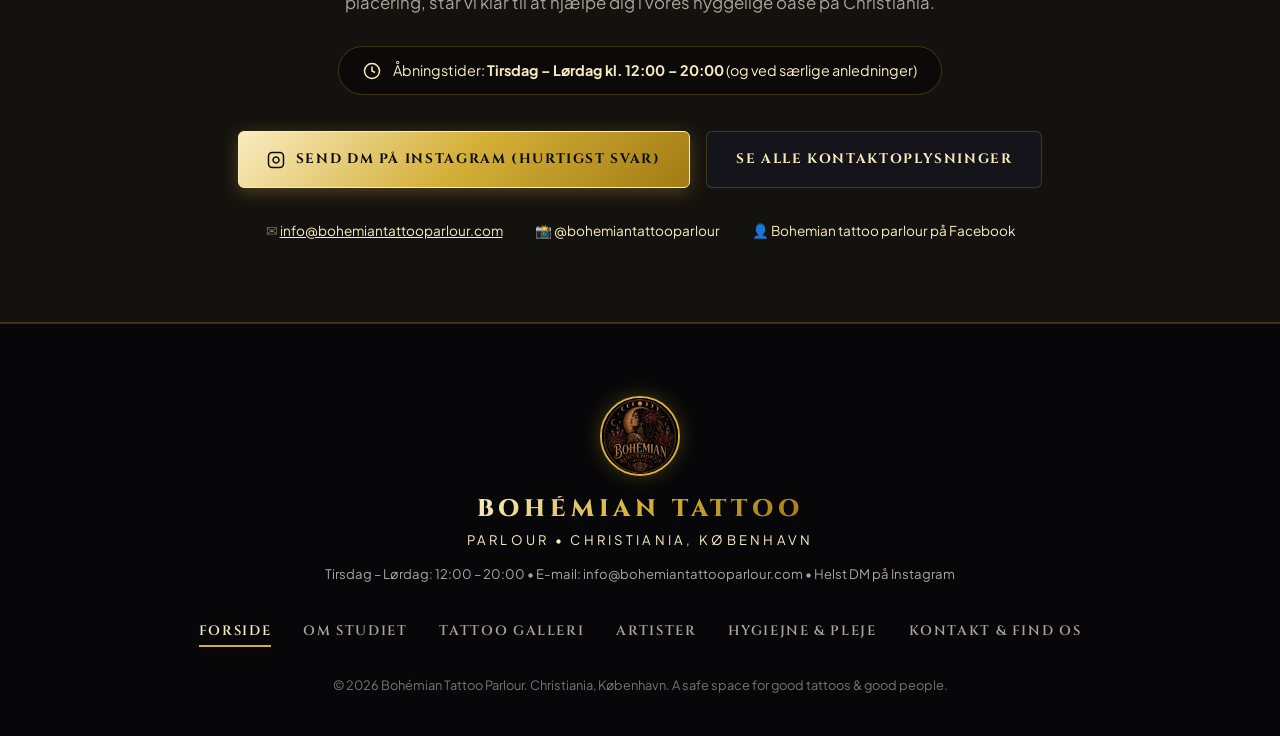
==== commit 3db2b85e: "fix: enforce aspect-ratio 1/1 and fix oval logo distortion in footer and bottom banner" ====
--- a/index.html
+++ b/index.html
@@ -408,8 +408,8 @@
     <!-- CTA & Location Banner -->
     <section style="background: var(--bg-surface); border-top: 1px solid var(--gold-border); border-bottom: 1px solid var(--gold-border); padding: 5rem 0;">
       <div class="container" style="max-width: 900px; text-align: center;">
-        <div class="footer-emblem" style="margin-bottom: 1.5rem;">
-          <img src="assets/images/bohemian-master-logo.jpg" alt="Bohémian Tattoo Parlour Logo" class="hero-master-emblem" width="110" height="110">
+        <div class="banner-emblem-wrapper">
+          <img src="assets/images/bohemian-master-logo.jpg" alt="Bohemian Tattoo Parlour Logo" class="banner-master-emblem" width="100" height="100">
         </div>
         <div class="section-badge">✦ Boheme • Hippie • Krystaller • Natur ✦</div>
         <h2 style="font-size: clamp(2rem, 4vw, 3.2rem); margin-bottom: 1.25rem;">
--- a/assets/css/styles.css
+++ b/assets/css/styles.css
@@ -264,6 +264,7 @@
 .brand-master-emblem {
   width: 100%;
   height: 100%;
+  aspect-ratio: 1 / 1;
   object-fit: cover;
   border-radius: 50%;
   border: 2px solid var(--gold-primary);
@@ -285,12 +286,15 @@
 .hero-emblem-wrapper {
   display: flex;
   justify-content: center;
+  align-items: center;
   margin-bottom: 1.75rem;
 }
 
 .hero-master-emblem {
   width: clamp(140px, 18vw, 210px);
   height: clamp(140px, 18vw, 210px);
+  aspect-ratio: 1 / 1;
+  object-fit: cover;
   border-radius: 50%;
   border: 3px solid var(--gold-primary);
   box-shadow: 0 12px 35px rgba(0,0,0,0.8), 0 0 35px var(--gold-glow);
@@ -309,13 +313,48 @@
   50% { transform: translateY(-8px); }
 }
 
+.banner-emblem-wrapper {
+  display: flex;
+  justify-content: center;
+  align-items: center;
+  margin-bottom: 1.5rem;
+}
+
+.banner-master-emblem {
+  width: 100px;
+  height: 100px;
+  aspect-ratio: 1 / 1;
+  object-fit: cover;
+  border-radius: 50%;
+  border: 2.5px solid var(--gold-primary);
+  box-shadow: 0 8px 25px rgba(0,0,0,0.8), 0 0 25px var(--gold-glow);
+  background: #000;
+  display: block;
+  transition: transform var(--transition-smooth), box-shadow var(--transition-smooth);
+}
+
+.banner-master-emblem:hover {
+  transform: scale(1.06);
+  box-shadow: 0 12px 35px rgba(0,0,0,0.9), 0 0 35px rgba(212, 175, 55, 0.6);
+}
+
 .footer-master-emblem {
   width: 80px;
   height: 80px;
+  aspect-ratio: 1 / 1;
+  object-fit: cover;
   border-radius: 50%;
   border: 2px solid var(--gold-primary);
   box-shadow: 0 0 20px var(--gold-glow);
-  margin: 0 auto 1.25rem auto;
+  margin: 0 auto;
+  display: block;
+  background: #000;
+  transition: transform var(--transition-smooth), box-shadow var(--transition-smooth);
+}
+
+.footer-master-emblem:hover {
+  transform: scale(1.06);
+  box-shadow: 0 0 28px rgba(212, 175, 55, 0.6);
 }
 
 .brand-title {
@@ -1183,8 +1222,9 @@
 }
 
 .footer-emblem {
-  width: 64px;
-  height: 64px;
+  display: flex;
+  justify-content: center;
+  align-items: center;
   margin: 0 auto 1.25rem auto;
 }
 
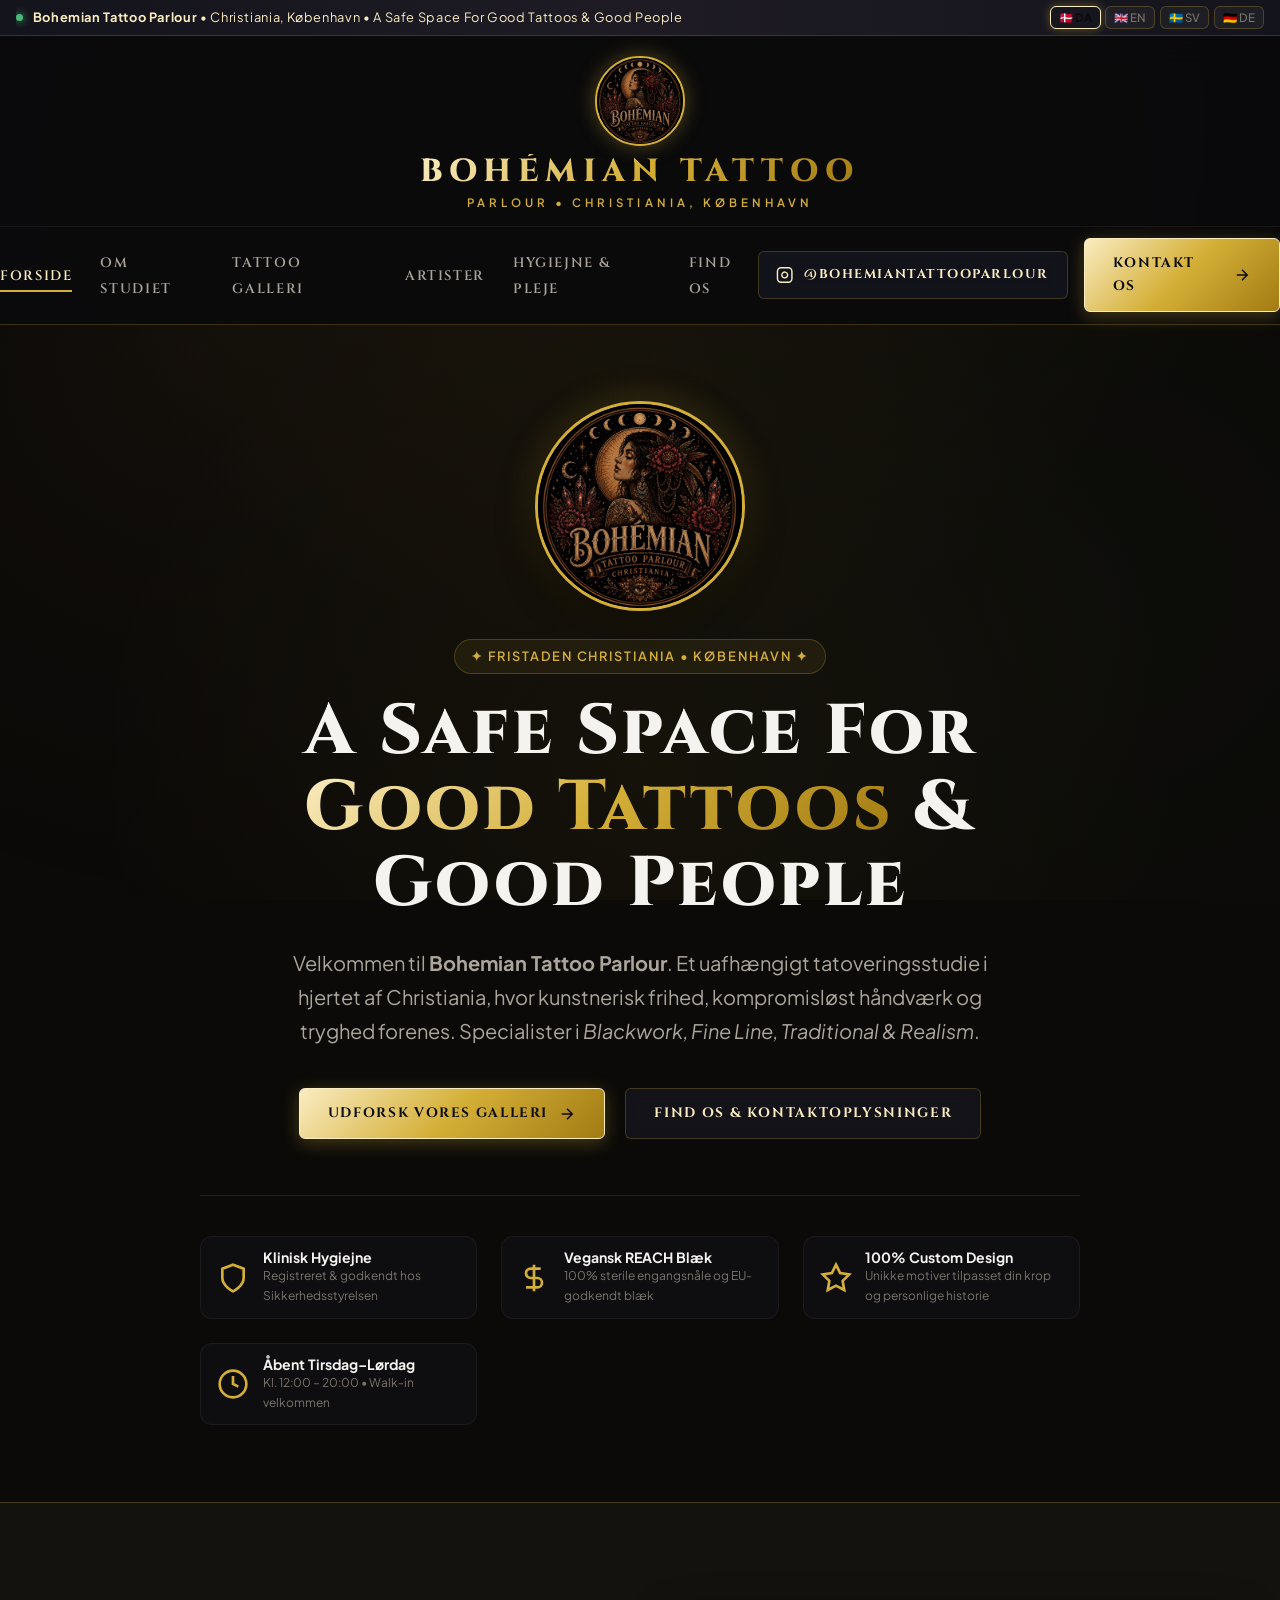
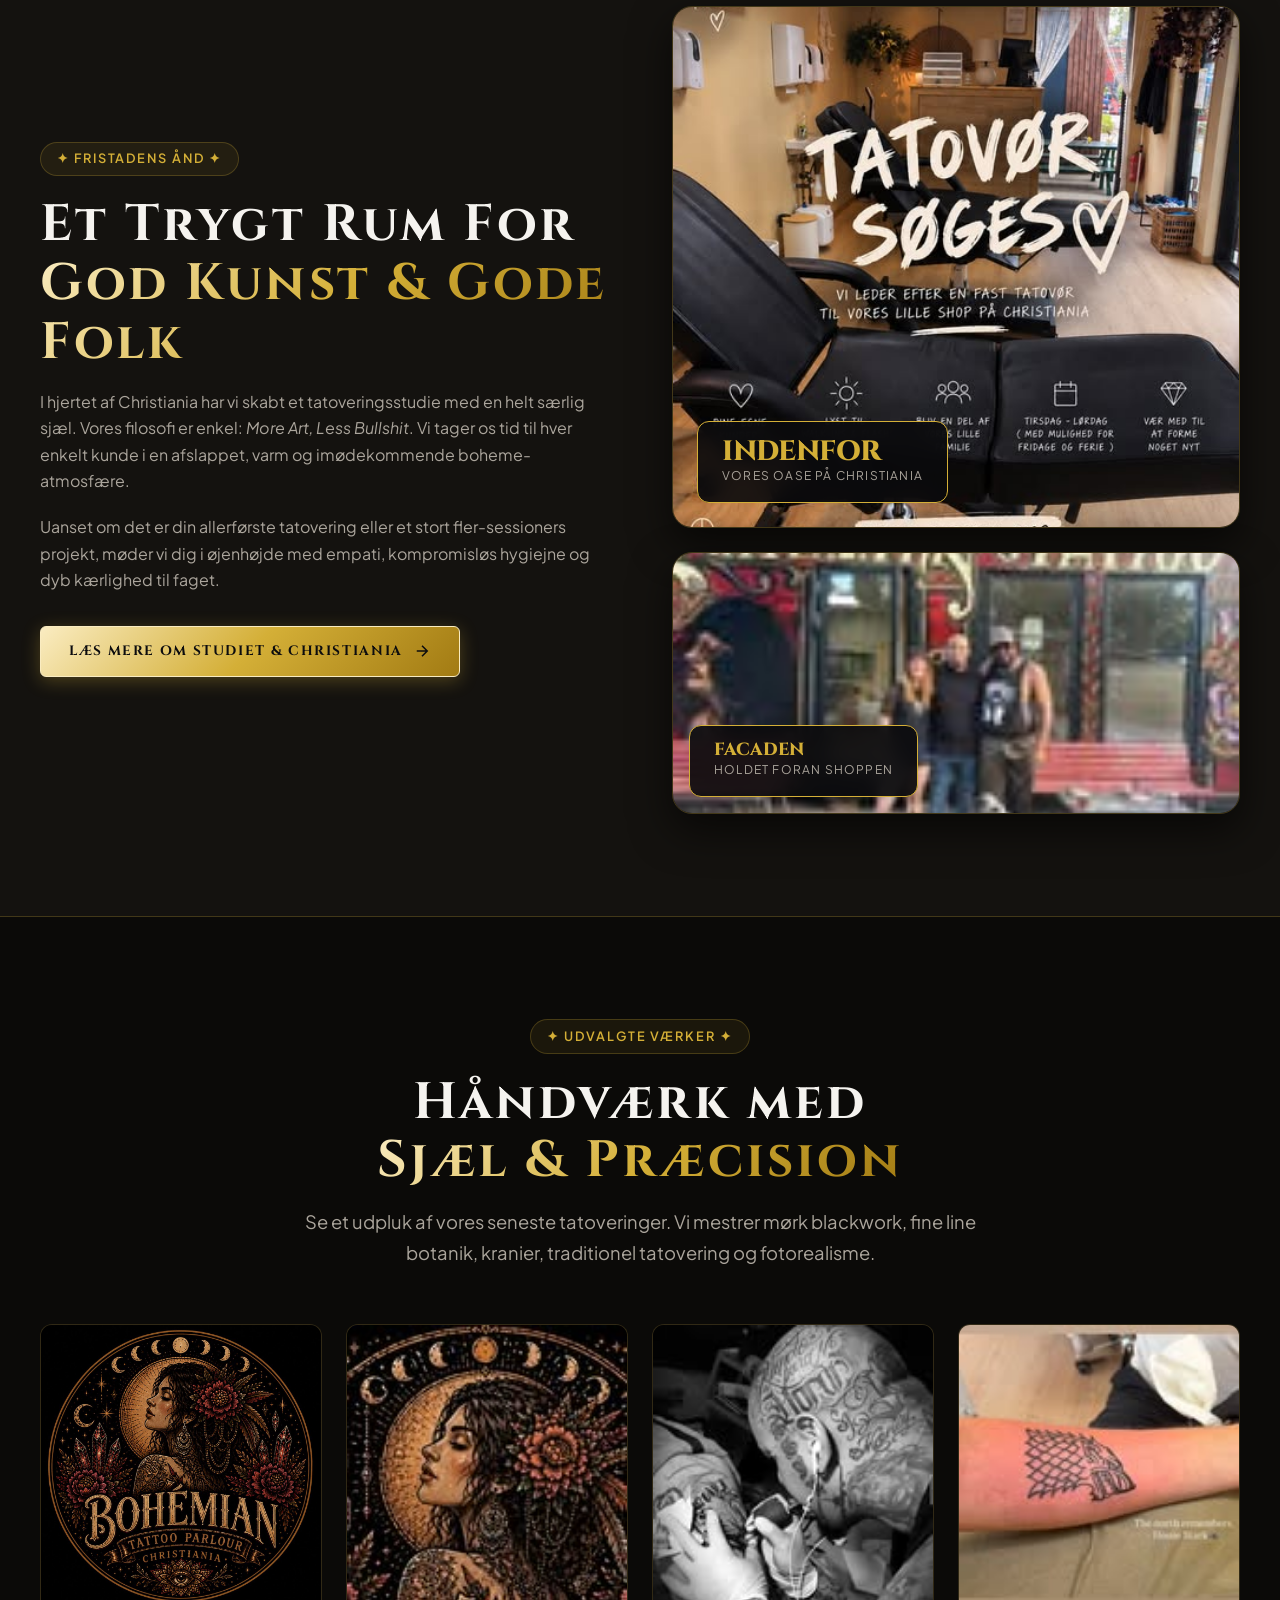
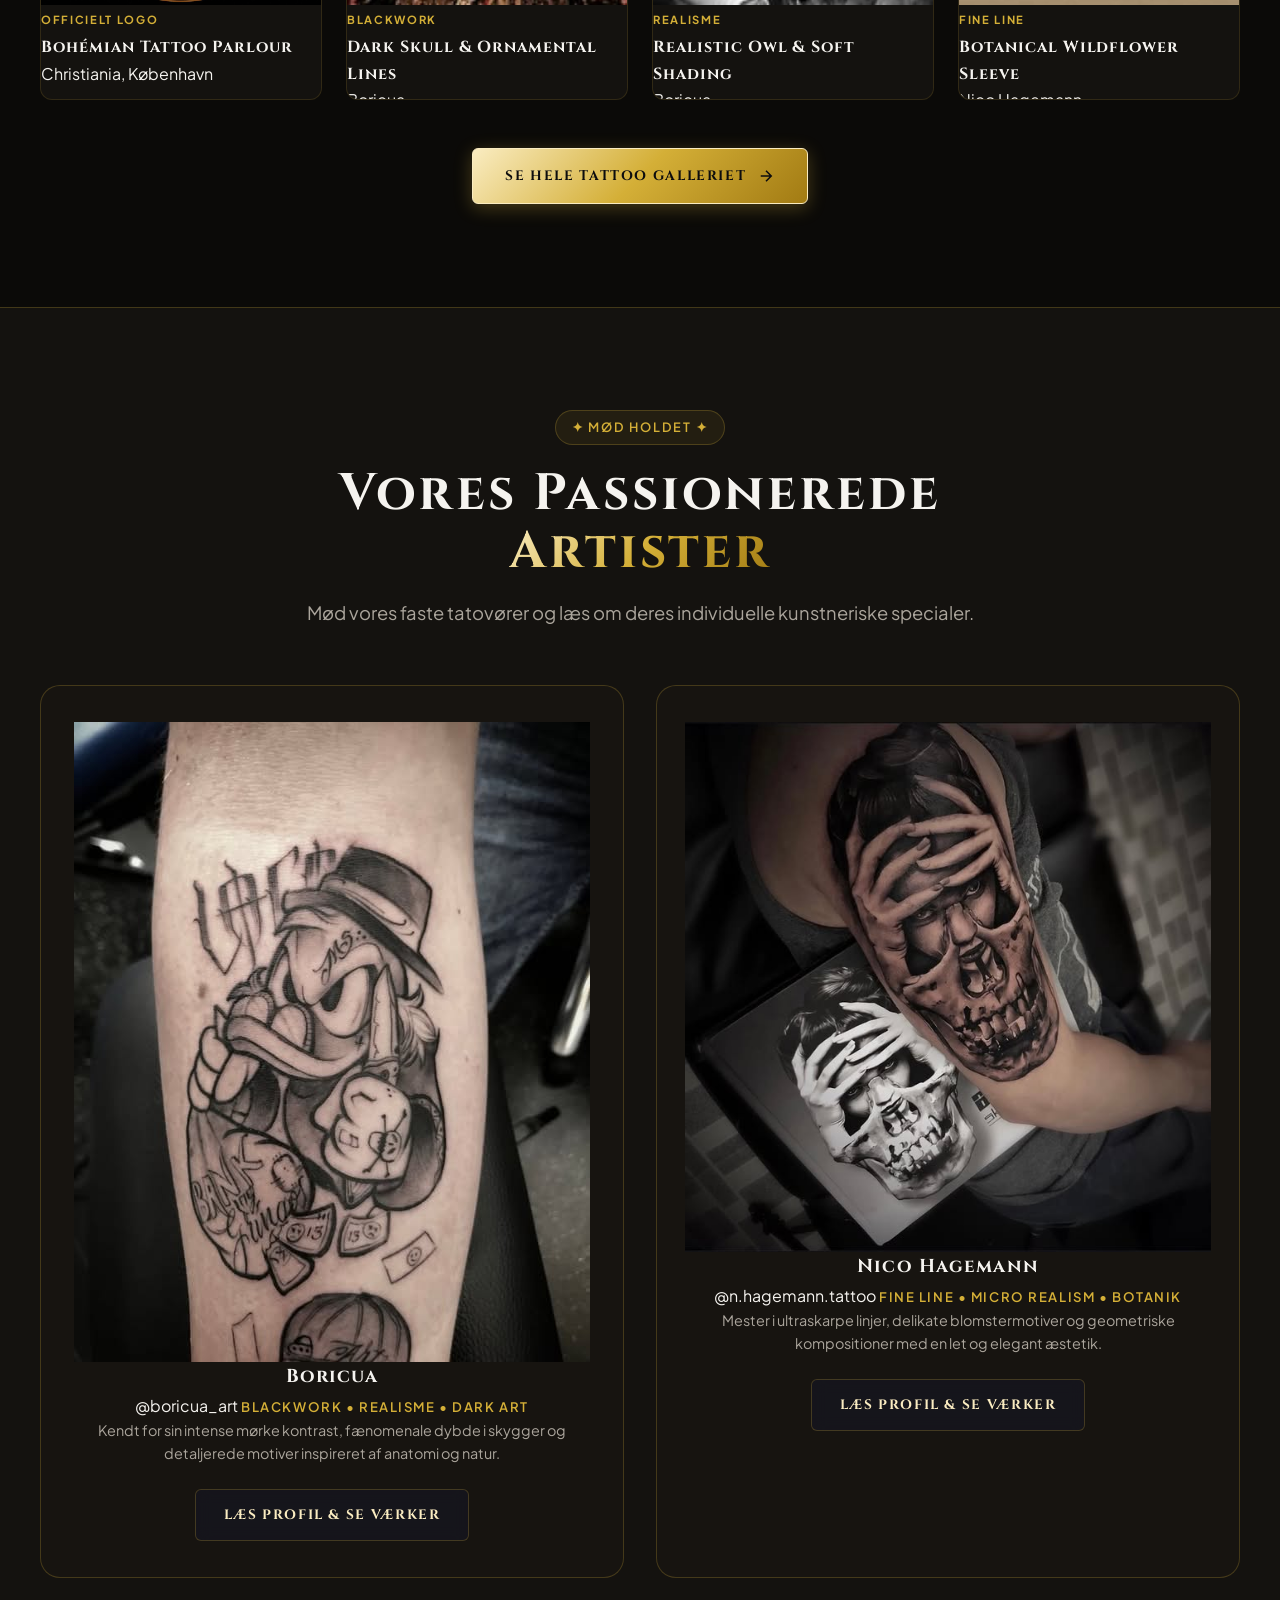
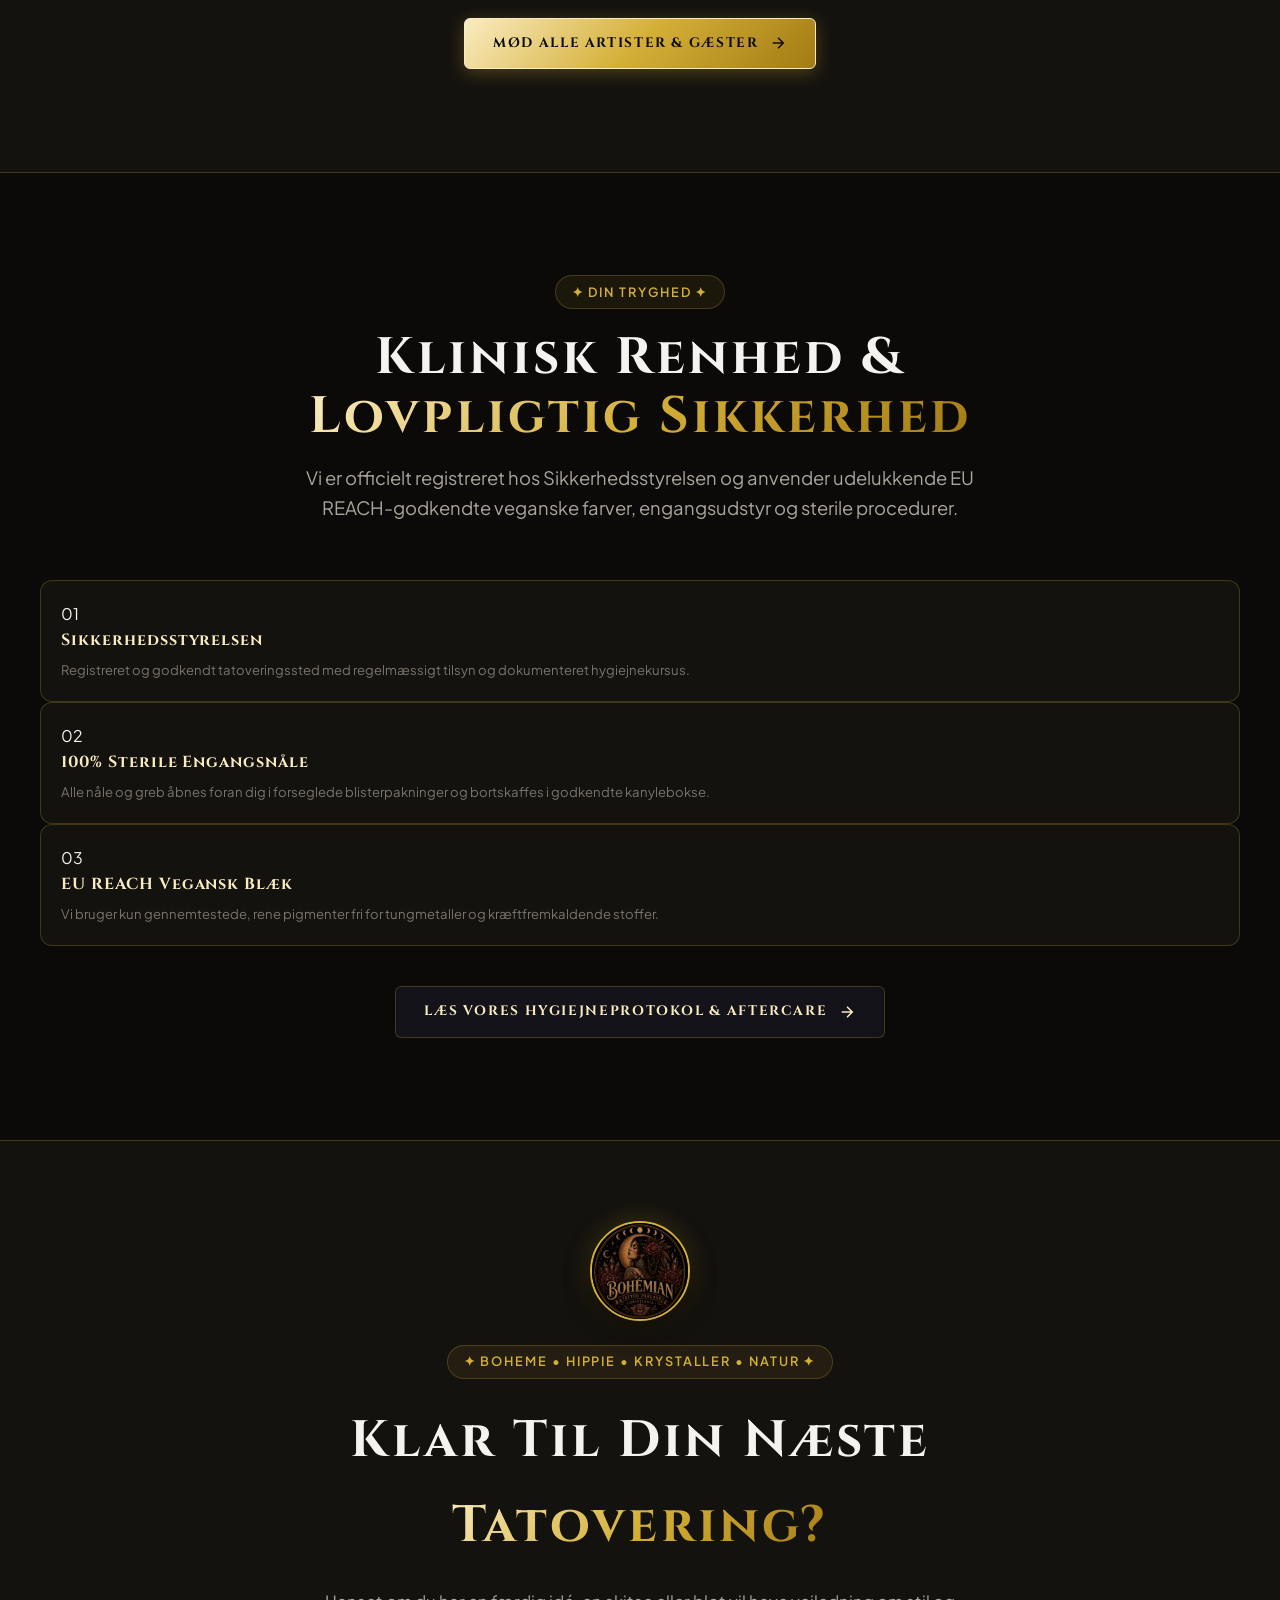
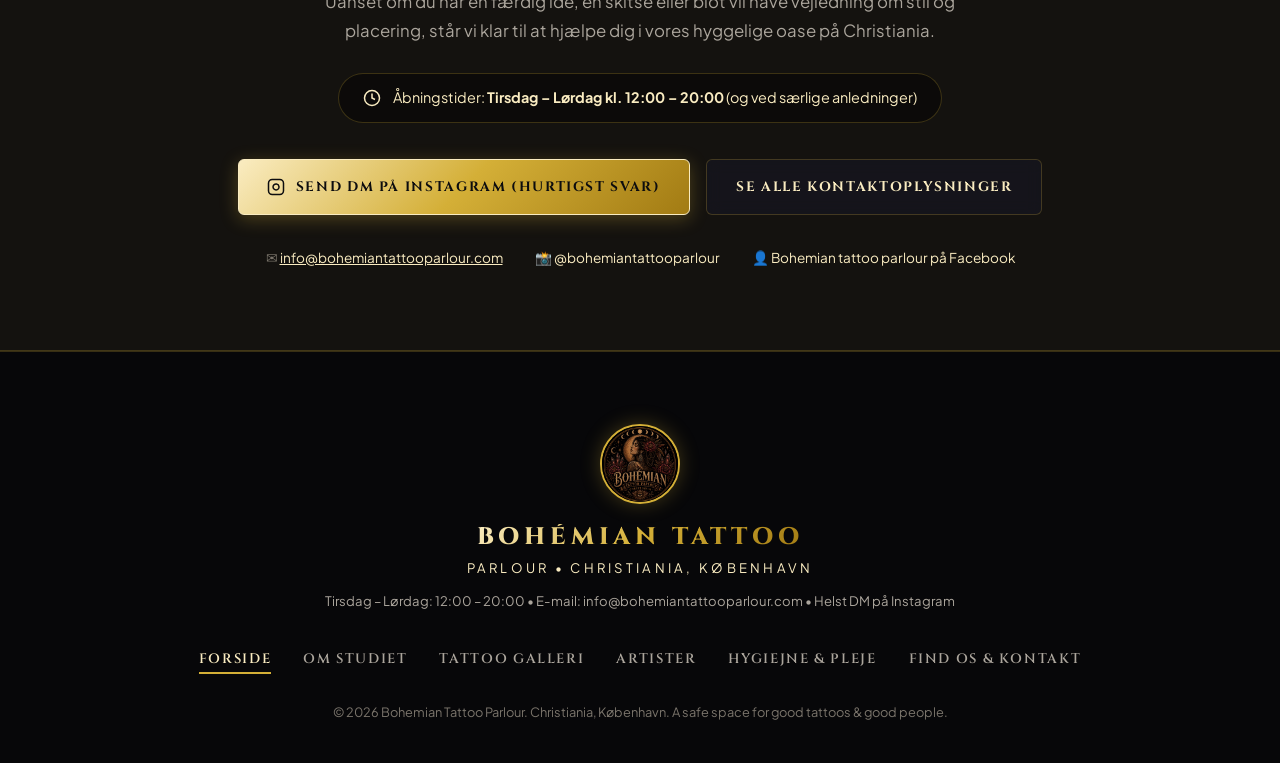
==== commit 4b25162b: "feat: add multilingual support (DA, EN, SV, DE) with Danish as default and persistent language selec" ====
--- a/index.html
+++ b/index.html
@@ -54,8 +54,18 @@
 
   <!-- Top Announcement Bar -->
   <div class="announcement-bar">
-    <span class="badge-live" aria-hidden="true"></span>
-    <span><strong>Bohémian Tattoo Parlour</strong> • Christiania, København • A Safe Space For Good Tattoos &amp; Good People</span>
+    <div class="announcement-inner">
+      <div class="announcement-text">
+        <span class="badge-live" aria-hidden="true"></span>
+        <span data-i18n="announcement"><strong>Bohémian Tattoo Parlour</strong> • Christiania, København • A Safe Space For Good Tattoos &amp; Good People</span>
+      </div>
+      <div class="lang-selector" role="group" aria-label="Sprogvalg / Language selection">
+        <button type="button" class="lang-btn active" data-lang="da" aria-pressed="true" title="Dansk">🇩🇰 DA</button>
+        <button type="button" class="lang-btn" data-lang="en" aria-pressed="false" title="English">🇬🇧 EN</button>
+        <button type="button" class="lang-btn" data-lang="sv" aria-pressed="false" title="Svenska">🇸🇪 SV</button>
+        <button type="button" class="lang-btn" data-lang="de" aria-pressed="false" title="Deutsch">🇩🇪 DE</button>
+      </div>
+    </div>
   </div>
 
   <!-- Centered Top Header with Official Master Logo -->
@@ -66,18 +76,18 @@
           <img src="assets/images/bohemian-master-logo.jpg" alt="Bohémian Tattoo Parlour Christiania Logo" class="brand-master-emblem" width="90" height="90">
         </div>
         <h1 class="brand-title gold-gradient-text">BOHÉMIAN TATTOO</h1>
-        <span class="brand-tagline">PARLOUR • CHRISTIANIA, KØBENHAVN</span>
+        <span class="brand-tagline" data-i18n="nav_tagline">PARLOUR • CHRISTIANIA, KØBENHAVN</span>
       </a>
 
       <div class="nav-row">
         <nav aria-label="Hovednavigation">
           <ul class="nav-links">
-            <li><a href="index.html" class="nav-link active">Forside</a></li>
-            <li><a href="om-os.html" class="nav-link">Om Studiet</a></li>
-            <li><a href="galleri.html" class="nav-link">Tattoo Galleri</a></li>
-            <li><a href="artister.html" class="nav-link">Artister</a></li>
-            <li><a href="hygiejne.html" class="nav-link">Hygiejne &amp; Pleje</a></li>
-            <li><a href="kontakt.html" class="nav-link">Find Os</a></li>
+            <li><a href="index.html" class="nav-link active" data-i18n="nav_home">Forside</a></li>
+            <li><a href="om-os.html" class="nav-link" data-i18n="nav_about">Om Studiet</a></li>
+            <li><a href="galleri.html" class="nav-link" data-i18n="nav_gallery">Tattoo Galleri</a></li>
+            <li><a href="artister.html" class="nav-link" data-i18n="nav_artists">Artister</a></li>
+            <li><a href="hygiejne.html" class="nav-link" data-i18n="nav_hygiene">Hygiejne &amp; Pleje</a></li>
+            <li><a href="kontakt.html" class="nav-link" data-i18n="nav_contact_short">Find Os</a></li>
           </ul>
         </nav>
 
@@ -87,7 +97,7 @@
             <span>@bohemiantattooparlour</span>
           </a>
           <a href="kontakt.html" class="btn btn-primary">
-            <span>Kontakt Os</span>
+            <span data-i18n="nav_contact_btn">Kontakt Os</span>
             <svg class="btn-icon" viewBox="0 0 24 24" fill="none" stroke="currentColor" stroke-width="2"><path d="M5 12h14M12 5l7 7-7 7"/></svg>
           </a>
         </div>
@@ -105,26 +115,35 @@
   <div class="mobile-nav-backdrop"></div>
   <div class="mobile-nav-drawer" id="mobile-menu" aria-hidden="true">
     <div>
-      <div class="brand-centerpiece" style="margin-bottom: 2rem;">
+      <div class="brand-centerpiece" style="margin-bottom: 1.5rem;">
         <img src="assets/images/bohemian-master-logo.jpg" alt="Bohémian Tattoo Parlour Logo" class="brand-master-emblem" style="width: 72px; height: 72px; margin-bottom: 0.5rem;">
         <span class="brand-title gold-gradient-text" style="font-size: 1.3rem;">BOHÉMIAN TATTOO</span>
-        <span class="brand-tagline">CHRISTIANIA • KØBENHAVN</span>
-      </div>
+        <span class="brand-tagline" data-i18n="nav_tagline">PARLOUR • CHRISTIANIA, KØBENHAVN</span>
+      </div>
+
+      <!-- Mobile Language Selector -->
+      <div class="mobile-lang-selector" role="group" aria-label="Sprogvalg / Language selection">
+        <button type="button" class="lang-btn active" data-lang="da" aria-pressed="true">🇩🇰 Dansk</button>
+        <button type="button" class="lang-btn" data-lang="en" aria-pressed="false">🇬🇧 English</button>
+        <button type="button" class="lang-btn" data-lang="sv" aria-pressed="false">🇸🇪 Svenska</button>
+        <button type="button" class="lang-btn" data-lang="de" aria-pressed="false">🇩🇪 Deutsch</button>
+      </div>
+
       <ul class="mobile-nav-links">
-        <li><a href="index.html" class="nav-link active">Forside</a></li>
-        <li><a href="om-os.html" class="nav-link">Om Studiet</a></li>
-        <li><a href="galleri.html" class="nav-link">Tattoo Galleri</a></li>
-        <li><a href="artister.html" class="nav-link">Artister &amp; Team</a></li>
-        <li><a href="hygiejne.html" class="nav-link">Hygiejne &amp; Pleje</a></li>
-        <li><a href="kontakt.html" class="nav-link">Find Os på Christiania</a></li>
+        <li><a href="index.html" class="nav-link active" data-i18n="nav_home">Forside</a></li>
+        <li><a href="om-os.html" class="nav-link" data-i18n="nav_about">Om Studiet</a></li>
+        <li><a href="galleri.html" class="nav-link" data-i18n="nav_gallery">Tattoo Galleri</a></li>
+        <li><a href="artister.html" class="nav-link" data-i18n="nav_artists_team">Artister &amp; Team</a></li>
+        <li><a href="hygiejne.html" class="nav-link" data-i18n="nav_hygiene">Hygiejne &amp; Pleje</a></li>
+        <li><a href="kontakt.html" class="nav-link" data-i18n="nav_contact">Find Os &amp; Kontakt</a></li>
       </ul>
     </div>
     <div>
-      <a href="kontakt.html" class="btn btn-primary" style="width: 100%; margin-bottom: 0.75rem;">Kontakt Studiet</a>
+      <a href="kontakt.html" class="btn btn-primary" style="width: 100%; margin-bottom: 0.75rem;" data-i18n="nav_contact_studio">Kontakt Studiet</a>
       <a href="https://www.instagram.com/bohemiantattooparlour/" target="_blank" rel="noopener" class="btn btn-secondary" style="width: 100%; margin-bottom: 1rem;">
-        <span>DM på Instagram</span>
+        <span data-i18n="btn_dm_insta">DM på Instagram</span>
       </a>
-      <p style="font-size: 0.8rem; color: var(--text-dim); text-align: center;">Christiania, København • More Art Less Bullshit</p>
+      <p style="font-size: 0.8rem; color: var(--text-dim); text-align: center;" data-i18n="nav_drawer_sub">Christiania, København • More Art Less Bullshit</p>
     </div>
   </div>
 
@@ -136,22 +155,22 @@
           <img src="assets/images/bohemian-master-logo.jpg" alt="Bohémian Tattoo Parlour Christiania Officielt Segl" class="hero-master-emblem" width="200" height="200">
         </div>
         <div class="section-badge">
-          <span>✦ Fristaden Christiania • København ✦</span>
+          <span data-i18n="hero_badge">✦ Fristaden Christiania • København ✦</span>
         </div>
         <h1 class="hero-headline">
-          A Safe Space For <span class="gold-gradient-text">Good Tattoos</span> &amp; Good People
+          <span data-i18n="hero_title_1">A Safe Space For</span> <span class="gold-gradient-text" data-i18n="hero_title_gold">Good Tattoos</span> <span data-i18n="hero_title_2">&amp; Good People</span>
         </h1>
-        <p class="hero-description">
+        <p class="hero-description" data-i18n="hero_desc">
           Velkommen til <strong>Bohémian Tattoo Parlour</strong>. Et uafhængigt tatoveringsstudie i hjertet af Christiania, hvor kunstnerisk frihed, kompromisløst håndværk og tryghed forenes. Specialister i <em>Blackwork, Fine Line, Traditional &amp; Realism</em>.
         </p>
 
         <div class="hero-cta-group">
           <a href="galleri.html" class="btn btn-primary">
-            <span>Udforsk Vores Galleri</span>
+            <span data-i18n="hero_btn_gallery">Udforsk Vores Galleri</span>
             <svg class="btn-icon" viewBox="0 0 24 24" fill="none" stroke="currentColor" stroke-width="2"><path d="M5 12h14M12 5l7 7-7 7"/></svg>
           </a>
           <a href="kontakt.html" class="btn btn-secondary">
-            <span>Find Os &amp; Kontaktoplysninger</span>
+            <span data-i18n="hero_btn_contact">Find Os &amp; Kontaktoplysninger</span>
           </a>
         </div>
 
@@ -160,24 +179,24 @@
           <div class="trust-item">
             <svg class="trust-icon" viewBox="0 0 24 24" fill="none" stroke="currentColor" stroke-width="2"><path d="M12 22s8-4 8-10V5l-8-3-8 3v7c0 6 8 10 8 10z"/></svg>
             <div>
-              <div class="trust-title">Klinisk Hygiejne</div>
-              <div class="trust-desc">Registreret &amp; godkendt hos Sikkerhedsstyrelsen</div>
+              <div class="trust-title" data-i18n="trust_hygiene_title">Klinisk Hygiejne</div>
+              <div class="trust-desc" data-i18n="trust_hygiene_desc">Registreret &amp; godkendt hos Sikkerhedsstyrelsen</div>
             </div>
           </div>
 
           <div class="trust-item">
             <svg class="trust-icon" viewBox="0 0 24 24" fill="none" stroke="currentColor" stroke-width="2"><path d="M12 2v20M17 5H9.5a3.5 3.5 0 0 0 0 7h5a3.5 3.5 0 0 1 0 7H6"/></svg>
             <div>
-              <div class="trust-title">Vegansk REACH Blæk</div>
-              <div class="trust-desc">100% EU-certificeret &amp; allergitestet kvalitet</div>
+              <div class="trust-title" data-i18n="trust_vegan_title">Vegansk REACH Blæk</div>
+              <div class="trust-desc" data-i18n="trust_vegan_desc">100% sterile engangsnåle og EU-godkendt blæk</div>
             </div>
           </div>
 
           <div class="trust-item">
             <svg class="trust-icon" viewBox="0 0 24 24" fill="none" stroke="currentColor" stroke-width="2"><path d="M12 2l3.09 6.26L22 9.27l-5 4.87 1.18 6.88L12 17.77l-6.18 3.25L7 14.14 2 9.27l6.91-1.01L12 2z"/></svg>
             <div>
-              <div class="trust-title">Custom &amp; Flash Art</div>
-              <div class="trust-desc">Unikke designs tilpasset din krop</div>
+              <div class="trust-title" data-i18n="trust_custom_title">100% Custom Design</div>
+              <div class="trust-desc" data-i18n="trust_custom_desc">Unikke motiver tilpasset din krop og personlige historie</div>
             </div>
           </div>
 
@@ -197,18 +216,18 @@
       <div class="container">
         <div class="about-grid">
           <div class="about-text">
-            <div class="section-badge">Om Bohémian Tattoo Parlour</div>
-            <h2 class="section-title">Hjertet af Christiania: <span class="gold-gradient-text">More Art, Less Bullshit</span></h2>
-            <p>
-              Bohémian Tattoo Parlour er skabt som et trygt, rummeligt og kunstnerisk helle midt i Fristadens frodige natur. Vi tror på, at en god tatovering skabes i et tillidsfuldt fællesskab mellem tatovør og kunde.
+            <div class="section-badge" data-i18n="index_about_badge">✦ Fristadens Ånd ✦</div>
+            <h2 class="section-title"><span data-i18n="index_about_title_1">Et Trygt Rum For</span> <span class="gold-gradient-text" data-i18n="index_about_title_gold">God Kunst &amp; Gode Folk</span></h2>
+            <p data-i18n="index_about_p1">
+              I hjertet af Christiania har vi skabt et tatoveringsstudie med en helt særlig sjæl. Vores filosofi er enkel: <em>More Art, Less Bullshit</em>. Vi tager os tid til hver enkelt kunde i en afslappet, varm og imødekommende boheme-atmosfære.
             </p>
-            <p>
-              Her er ingen forhastede samlebåndsløsninger. Vi sætter os ned med dig over en god kop kaffe, diskuterer dine idéer, tilpasser motivet til kroppens linjer og sikrer, at oplevelsen bliver lige så mindeværdig som resultatet.
+            <p data-i18n="index_about_p2">
+              Uanset om det er din allerførste tatovering eller et stort fler-sessioners projekt, møder vi dig i øjenhøjde med empati, kompromisløs hygiejne og dyb kærlighed til faget.
             </p>
 
             <div style="margin-top: 2rem;">
               <a href="om-os.html" class="btn btn-primary">
-                <span>Læs Vores Historie &amp; Filosofi</span>
+                <span data-i18n="index_about_btn">Læs Mere Om Studiet &amp; Christiania</span>
                 <svg class="btn-icon" viewBox="0 0 24 24" fill="none" stroke="currentColor" stroke-width="2"><path d="M5 12h14M12 5l7 7-7 7"/></svg>
               </a>
             </div>
@@ -239,10 +258,10 @@
     <section>
       <div class="container">
         <div class="text-center" style="max-width: 720px; margin: 0 auto 3rem auto;">
-          <div class="section-badge">Autentisk Håndværk</div>
-          <h2 class="section-title">Udvalgte <span class="gold-gradient-text">Tatoveringer</span></h2>
-          <p class="section-subtitle">
-            Et lille udpluk af vores nyligt udførte tatoveringer fra shoppen. Besøg det fulde galleri for at se alle 16+ motiver og filtrere efter stilart.
+          <div class="section-badge" data-i18n="index_gallery_badge">✦ Udvalgte Værker ✦</div>
+          <h2 class="section-title"><span data-i18n="index_gallery_title_1">Håndværk med</span> <span class="gold-gradient-text" data-i18n="index_gallery_title_gold">Sjæl &amp; Præcision</span></h2>
+          <p class="section-subtitle" data-i18n="index_gallery_desc">
+            Se et udpluk af vores seneste tatoveringer. Vi mestrer mørk blackwork, fine line botanik, kranier, traditionel tatovering og fotorealisme.
           </p>
         </div>
 
@@ -298,7 +317,7 @@
 
         <div class="text-center" style="margin-top: 3rem;">
           <a href="galleri.html" class="btn btn-primary" style="padding: 1rem 2rem;">
-            <span>Se Det Komplette Galleri (16+ Billeder)</span>
+            <span data-i18n="index_gallery_btn">Se Det Komplette Galleri (16+ Billeder)</span>
             <svg class="btn-icon" viewBox="0 0 24 24" fill="none" stroke="currentColor" stroke-width="2"><path d="M5 12h14M12 5l7 7-7 7"/></svg>
           </a>
         </div>
@@ -309,10 +328,10 @@
     <section style="background: var(--bg-surface); border-top: 1px solid var(--gold-border); border-bottom: 1px solid var(--gold-border);">
       <div class="container">
         <div class="text-center" style="max-width: 720px; margin: 0 auto 3rem auto;">
-          <div class="section-badge">Mød Holdet</div>
-          <h2 class="section-title">Vores <span class="gold-gradient-text">Tatovører</span></h2>
-          <p class="section-subtitle">
-            Hver kunstner hos Bohémian Tattoo Parlour bringer sin egen unikke vision, speciale og mangeårige erfaring.
+          <div class="section-badge" data-i18n="index_artists_badge">✦ Mød Holdet ✦</div>
+          <h2 class="section-title"><span data-i18n="index_artists_title_1">Vores Passionerede</span> <span class="gold-gradient-text" data-i18n="index_artists_title_gold">Artister</span></h2>
+          <p class="section-subtitle" data-i18n="index_artists_desc">
+            Mød vores faste tatovører og læs om deres individuelle kunstneriske specialer.
           </p>
         </div>
 
@@ -360,7 +379,7 @@
 
         <div class="text-center" style="margin-top: 2.5rem;">
           <a href="artister.html" class="btn btn-primary">
-            <span>Se Alle Artister &amp; Gæstetatovører</span>
+            <span data-i18n="index_artists_btn">Mød Alle Artister &amp; Gæster</span>
             <svg class="btn-icon" viewBox="0 0 24 24" fill="none" stroke="currentColor" stroke-width="2"><path d="M5 12h14M12 5l7 7-7 7"/></svg>
           </a>
         </div>
@@ -371,10 +390,10 @@
     <section>
       <div class="container">
         <div class="text-center" style="max-width: 700px; margin: 0 auto 3rem auto;">
-          <div class="section-badge">Sikkerhed Frem For Alt</div>
-          <h2 class="section-title">Klinisk <span class="gold-gradient-text">Hygiejne &amp; Pleje</span></h2>
-          <p class="section-subtitle">
-            Vi går aldrig på kompromis med din sikkerhed. Studiet er fuldt autoriseret og overholder de strengeste sundhedskrav.
+          <div class="section-badge" data-i18n="index_hygiene_badge">✦ Din Tryghed ✦</div>
+          <h2 class="section-title"><span data-i18n="index_hygiene_title_1">Klinisk Renhed &amp;</span> <span class="gold-gradient-text" data-i18n="index_hygiene_title_gold">Lovpligtig Sikkerhed</span></h2>
+          <p class="section-subtitle" data-i18n="index_hygiene_desc">
+            Vi er officielt registreret hos Sikkerhedsstyrelsen og anvender udelukkende EU REACH-godkendte veganske farver, engangsudstyr og sterile procedurer.
           </p>
         </div>
 
@@ -398,7 +417,7 @@
 
         <div class="text-center">
           <a href="hygiejne.html" class="btn btn-secondary">
-            <span>Læs Vores Hygiejneprotokol &amp; Aftercare Guide</span>
+            <span data-i18n="index_hygiene_btn">Læs Vores Hygiejneprotokol &amp; Aftercare</span>
             <svg class="btn-icon" viewBox="0 0 24 24" fill="none" stroke="currentColor" stroke-width="2"><path d="M5 12h14M12 5l7 7-7 7"/></svg>
           </a>
         </div>
@@ -411,26 +430,26 @@
         <div class="banner-emblem-wrapper">
           <img src="assets/images/bohemian-master-logo.jpg" alt="Bohemian Tattoo Parlour Logo" class="banner-master-emblem" width="100" height="100">
         </div>
-        <div class="section-badge">✦ Boheme • Hippie • Krystaller • Natur ✦</div>
+        <div class="section-badge" data-i18n="banner_badge">✦ Boheme • Hippie • Krystaller • Natur ✦</div>
         <h2 style="font-size: clamp(2rem, 4vw, 3.2rem); margin-bottom: 1.25rem;">
-          Klar Til Din Næste <span class="gold-gradient-text">Tatovering?</span>
+          <span data-i18n="banner_title_1">Klar Til Din Næste</span> <span class="gold-gradient-text" data-i18n="banner_title_gold">Tatovering?</span>
         </h2>
-        <p style="font-size: 1.05rem; color: var(--text-muted); line-height: 1.7; margin-bottom: 1.75rem; max-width: 680px; margin-left: auto; margin-right: auto;">
+        <p style="font-size: 1.05rem; color: var(--text-muted); line-height: 1.7; margin-bottom: 1.75rem; max-width: 680px; margin-left: auto; margin-right: auto;" data-i18n="banner_desc">
           Uanset om du har en færdig idé, en skitse eller blot vil have vejledning om stil og placering, står vi klar til at hjælpe dig i vores hyggelige oase på Christiania.
         </p>
 
         <div style="display: inline-flex; align-items: center; gap: 0.75rem; background: rgba(0,0,0,0.4); border: 1px solid var(--gold-border); padding: 0.75rem 1.5rem; border-radius: var(--radius-full); margin-bottom: 2.25rem; font-size: 0.9rem; color: var(--gold-light);">
           <svg viewBox="0 0 24 24" width="18" height="18" fill="none" stroke="currentColor" stroke-width="2"><circle cx="12" cy="12" r="10"/><polyline points="12 6 12 12 16 14"/></svg>
-          <span>Åbningstider: <strong>Tirsdag – Lørdag kl. 12:00 – 20:00</strong> (og ved særlige anledninger)</span>
+          <span data-i18n="banner_hours">Åbningstider: <strong>Tirsdag – Lørdag kl. 12:00 – 20:00</strong> (og ved særlige anledninger)</span>
         </div>
 
         <div style="display: flex; gap: 1rem; justify-content: center; flex-wrap: wrap; margin-bottom: 2rem;">
           <a href="https://www.instagram.com/bohemiantattooparlour/" target="_blank" rel="noopener" class="btn btn-primary" style="padding: 1rem 1.8rem;">
             <svg class="btn-icon" viewBox="0 0 24 24" fill="none" stroke="currentColor" stroke-width="2"><rect x="2" y="2" width="20" height="20" rx="5" ry="5"/><path d="M16 11.37A4 4 0 1 1 12.63 8 4 4 0 0 1 16 11.37z"/><line x1="17.5" y1="6.5" x2="17.51" y2="6.5"/></svg>
-            <span>Send DM på Instagram (Hurtigst Svar)</span>
+            <span data-i18n="btn_dm_fast">Send DM på Instagram (Hurtigst Svar)</span>
           </a>
           <a href="kontakt.html" class="btn btn-secondary" style="padding: 1rem 1.8rem;">
-            <span>Se Alle Kontaktoplysninger</span>
+            <span data-i18n="btn_see_contact">Se Alle Kontaktoplysninger</span>
           </a>
         </div>
 
@@ -450,28 +469,29 @@
         <img src="assets/images/bohemian-master-logo.jpg" alt="Bohémian Tattoo Parlour Logo" class="footer-master-emblem" width="80" height="80">
       </div>
       <h3 class="brand-title gold-gradient-text" style="font-size: 1.5rem; margin-bottom: 0.4rem;">BOHÉMIAN TATTOO</h3>
-      <p style="font-size: 0.82rem; color: var(--gold-light); letter-spacing: 0.25em; text-transform: uppercase; margin-bottom: 0.75rem;">
+      <p style="font-size: 0.82rem; color: var(--gold-light); letter-spacing: 0.25em; text-transform: uppercase; margin-bottom: 0.75rem;" data-i18n="nav_tagline">
         PARLOUR • CHRISTIANIA, KØBENHAVN
       </p>
-      <p style="font-size: 0.82rem; color: var(--text-muted); margin-bottom: 1.5rem;">
+      <p style="font-size: 0.82rem; color: var(--text-muted); margin-bottom: 1.5rem;" data-i18n="footer_hours">
         Tirsdag – Lørdag: 12:00 – 20:00 • E-mail: info@bohemiantattooparlour.com • Helst DM på Instagram
       </p>
 
       <ul class="footer-nav">
-        <li><a href="index.html" class="nav-link active">Forside</a></li>
-        <li><a href="om-os.html" class="nav-link">Om Studiet</a></li>
-        <li><a href="galleri.html" class="nav-link">Tattoo Galleri</a></li>
-        <li><a href="artister.html" class="nav-link">Artister</a></li>
-        <li><a href="hygiejne.html" class="nav-link">Hygiejne &amp; Pleje</a></li>
-        <li><a href="kontakt.html" class="nav-link">Kontakt &amp; Find Os</a></li>
+        <li><a href="index.html" class="nav-link active" data-i18n="nav_home">Forside</a></li>
+        <li><a href="om-os.html" class="nav-link" data-i18n="nav_about">Om Studiet</a></li>
+        <li><a href="galleri.html" class="nav-link" data-i18n="nav_gallery">Tattoo Galleri</a></li>
+        <li><a href="artister.html" class="nav-link" data-i18n="nav_artists">Artister</a></li>
+        <li><a href="hygiejne.html" class="nav-link" data-i18n="nav_hygiene">Hygiejne &amp; Pleje</a></li>
+        <li><a href="kontakt.html" class="nav-link" data-i18n="nav_contact">Kontakt &amp; Find Os</a></li>
       </ul>
 
-      <p class="footer-copy">
+      <p class="footer-copy" data-i18n="footer_copy">
         &copy; 2026 Bohémian Tattoo Parlour. Christiania, København. A safe space for good tattoos &amp; good people.
       </p>
     </div>
   </footer>
 
+  <script src="assets/js/translations.js"></script>
   <script src="assets/js/main.js"></script>
 </body>
 </html>
--- a/assets/css/styles.css
+++ b/assets/css/styles.css
@@ -188,20 +188,99 @@
 }
 
 /* --------------------------------------------------------------------------
-   TOP ANNOUNCEMENT BAR
+   TOP ANNOUNCEMENT BAR & LANGUAGE SWITCHER
    -------------------------------------------------------------------------- */
 .announcement-bar {
   background: linear-gradient(90deg, #14141c 0%, #1e1b24 50%, #14141c 100%);
   border-bottom: 1px solid rgba(212, 175, 55, 0.2);
-  padding: 0.45rem 1rem;
+  padding: 0.35rem 1rem;
   font-size: 0.8rem;
-  letter-spacing: 0.08em;
-  text-align: center;
+  letter-spacing: 0.05em;
   color: var(--gold-light);
-  display: flex;
-  align-items: center;
+}
+
+.announcement-inner {
+  display: flex;
+  align-items: center;
+  justify-content: space-between;
+  gap: 1rem;
+  max-width: 1400px;
+  margin: 0 auto;
+}
+
+.announcement-text {
+  display: flex;
+  align-items: center;
+  gap: 0.6rem;
+  overflow: hidden;
+  text-overflow: ellipsis;
+  white-space: nowrap;
+}
+
+.lang-selector {
+  display: inline-flex;
+  align-items: center;
+  gap: 0.3rem;
+  flex-shrink: 0;
+}
+
+.lang-btn {
+  background: rgba(255, 255, 255, 0.04);
+  border: 1px solid rgba(212, 175, 55, 0.25);
+  color: var(--text-dim);
+  padding: 0.2rem 0.5rem;
+  border-radius: var(--radius-sm);
+  font-size: 0.72rem;
+  font-family: inherit;
+  font-weight: 500;
+  cursor: pointer;
+  display: inline-flex;
+  align-items: center;
+  gap: 0.25rem;
+  transition: all var(--transition-fast);
+}
+
+.lang-btn:hover {
+  border-color: var(--gold-primary);
+  color: var(--gold-light);
+  background: rgba(212, 175, 55, 0.12);
+}
+
+.lang-btn.active {
+  background: var(--gold-gradient);
+  color: #0b0a0e;
+  border-color: var(--gold-light);
+  font-weight: 700;
+  box-shadow: 0 0 10px rgba(212, 175, 55, 0.4);
+}
+
+.mobile-lang-selector {
+  display: grid;
+  grid-template-columns: repeat(2, 1fr);
+  gap: 0.5rem;
+  margin: 0.5rem 0 1.5rem 0;
+  padding: 0.6rem;
+  background: rgba(255, 255, 255, 0.03);
+  border: 1px solid var(--gold-border);
+  border-radius: var(--radius-md);
+}
+
+.mobile-lang-selector .lang-btn {
   justify-content: center;
-  gap: 0.75rem;
+  padding: 0.5rem 0.6rem;
+  font-size: 0.82rem;
+}
+
+@media (max-width: 840px) {
+  .announcement-inner {
+    flex-direction: column;
+    gap: 0.35rem;
+  }
+  .announcement-text {
+    font-size: 0.75rem;
+    white-space: normal;
+    text-align: center;
+  }
 }
 
 .announcement-bar .badge-live {
@@ -212,6 +291,7 @@
   border-radius: 50%;
   box-shadow: 0 0 8px var(--accent-green);
   animation: pulse-dot 2s infinite;
+  flex-shrink: 0;
 }
 
 @keyframes pulse-dot {
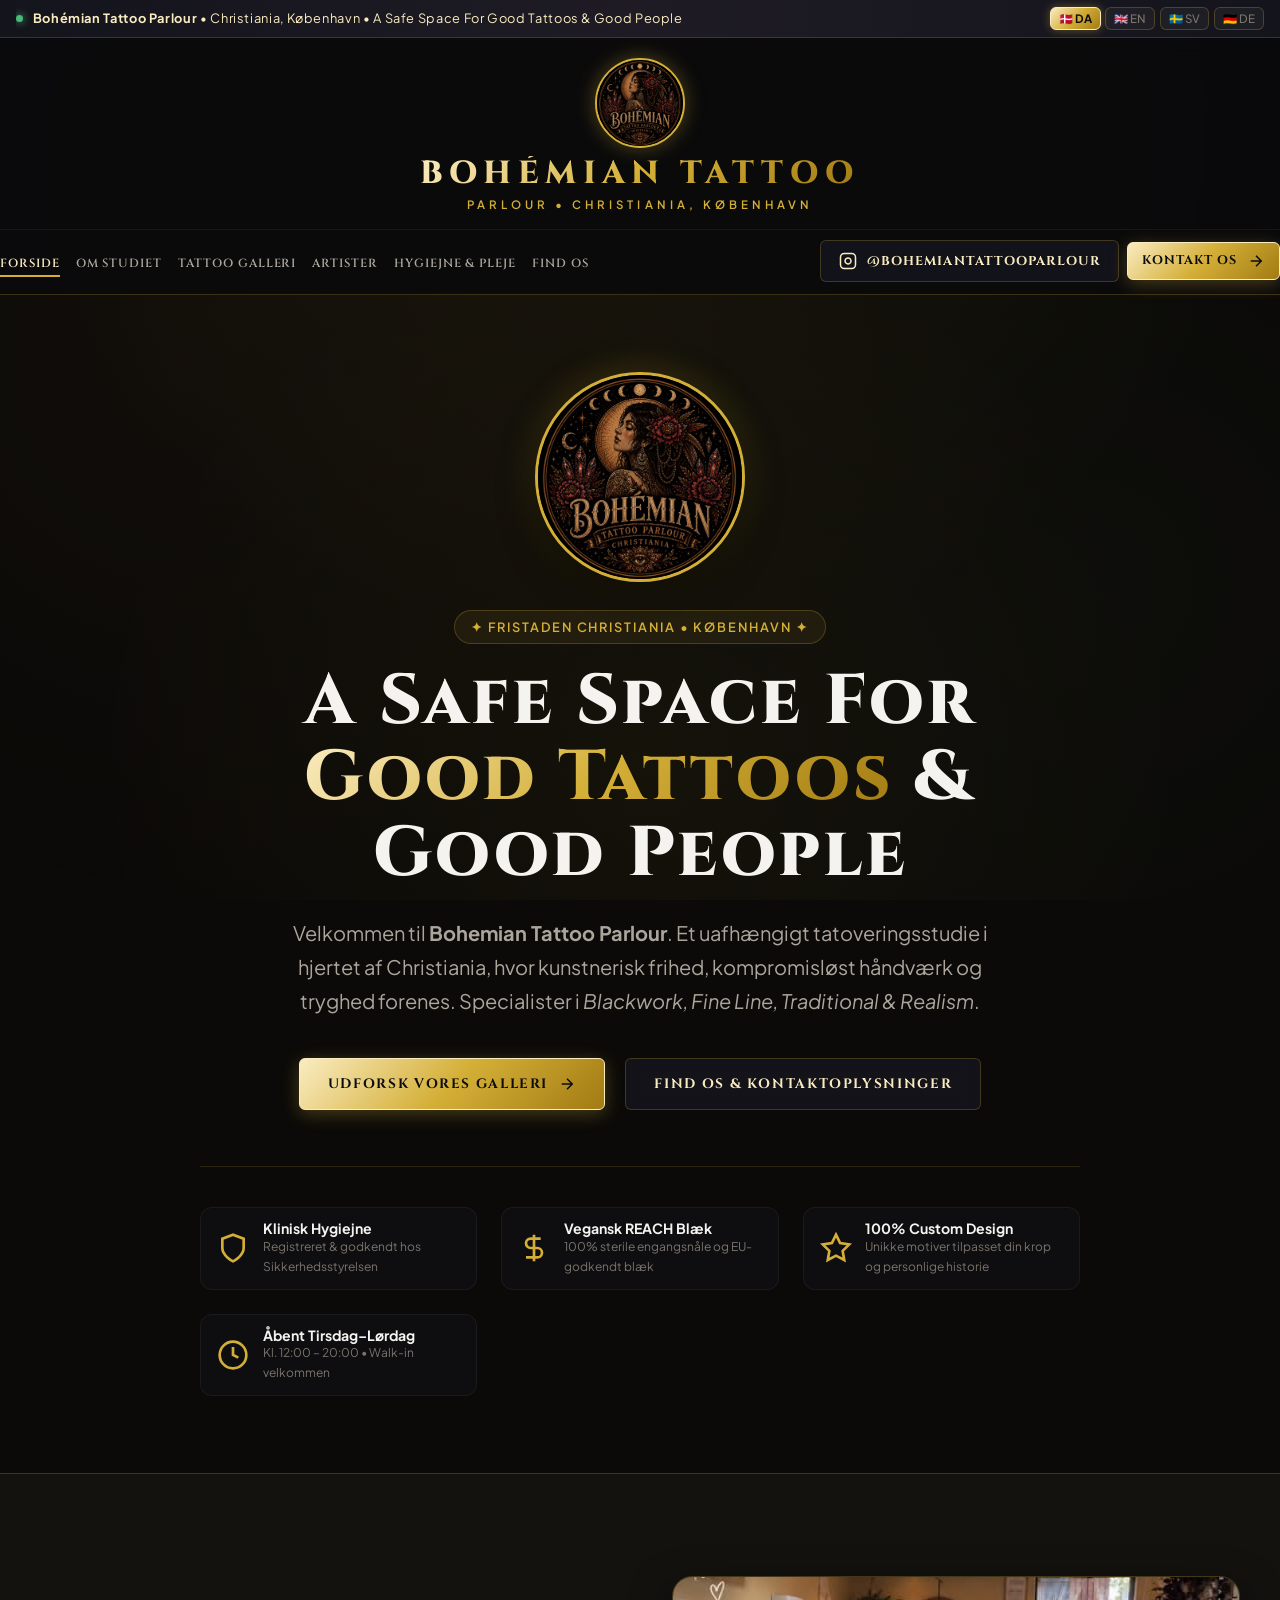
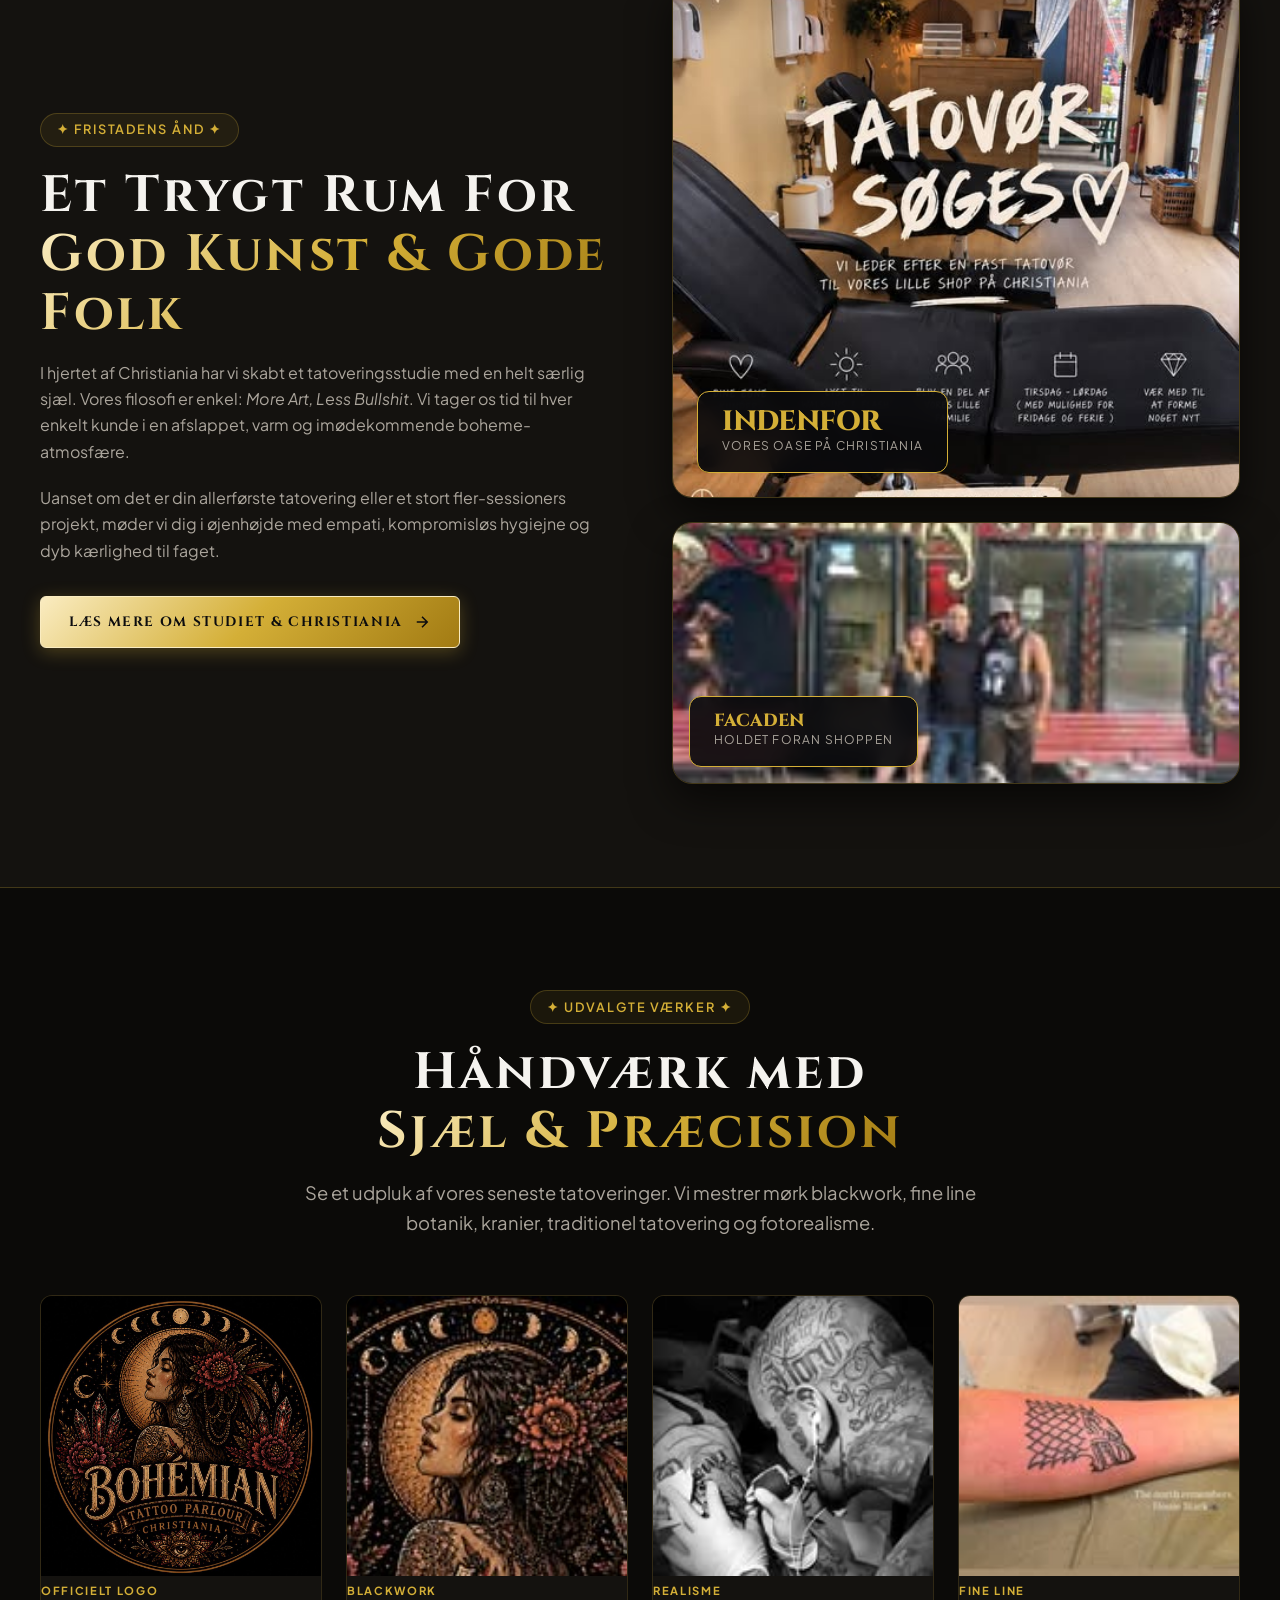
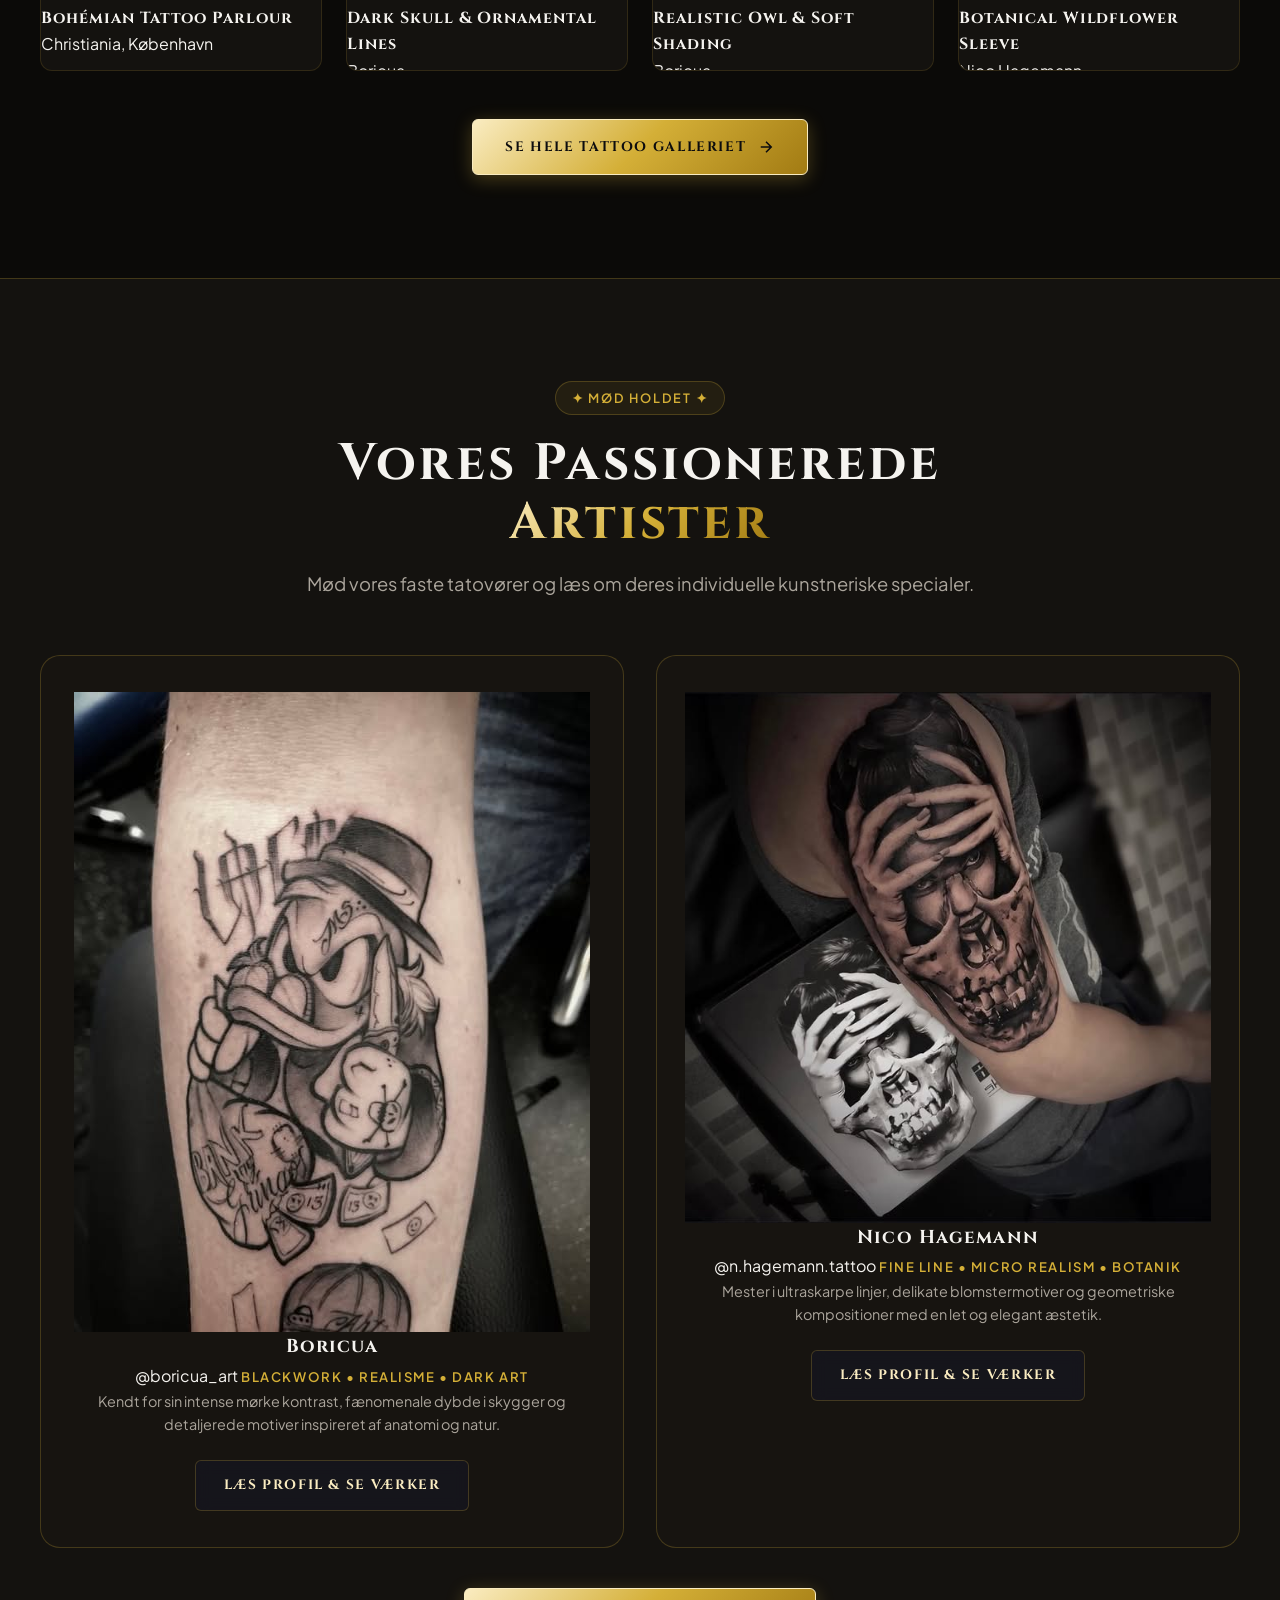
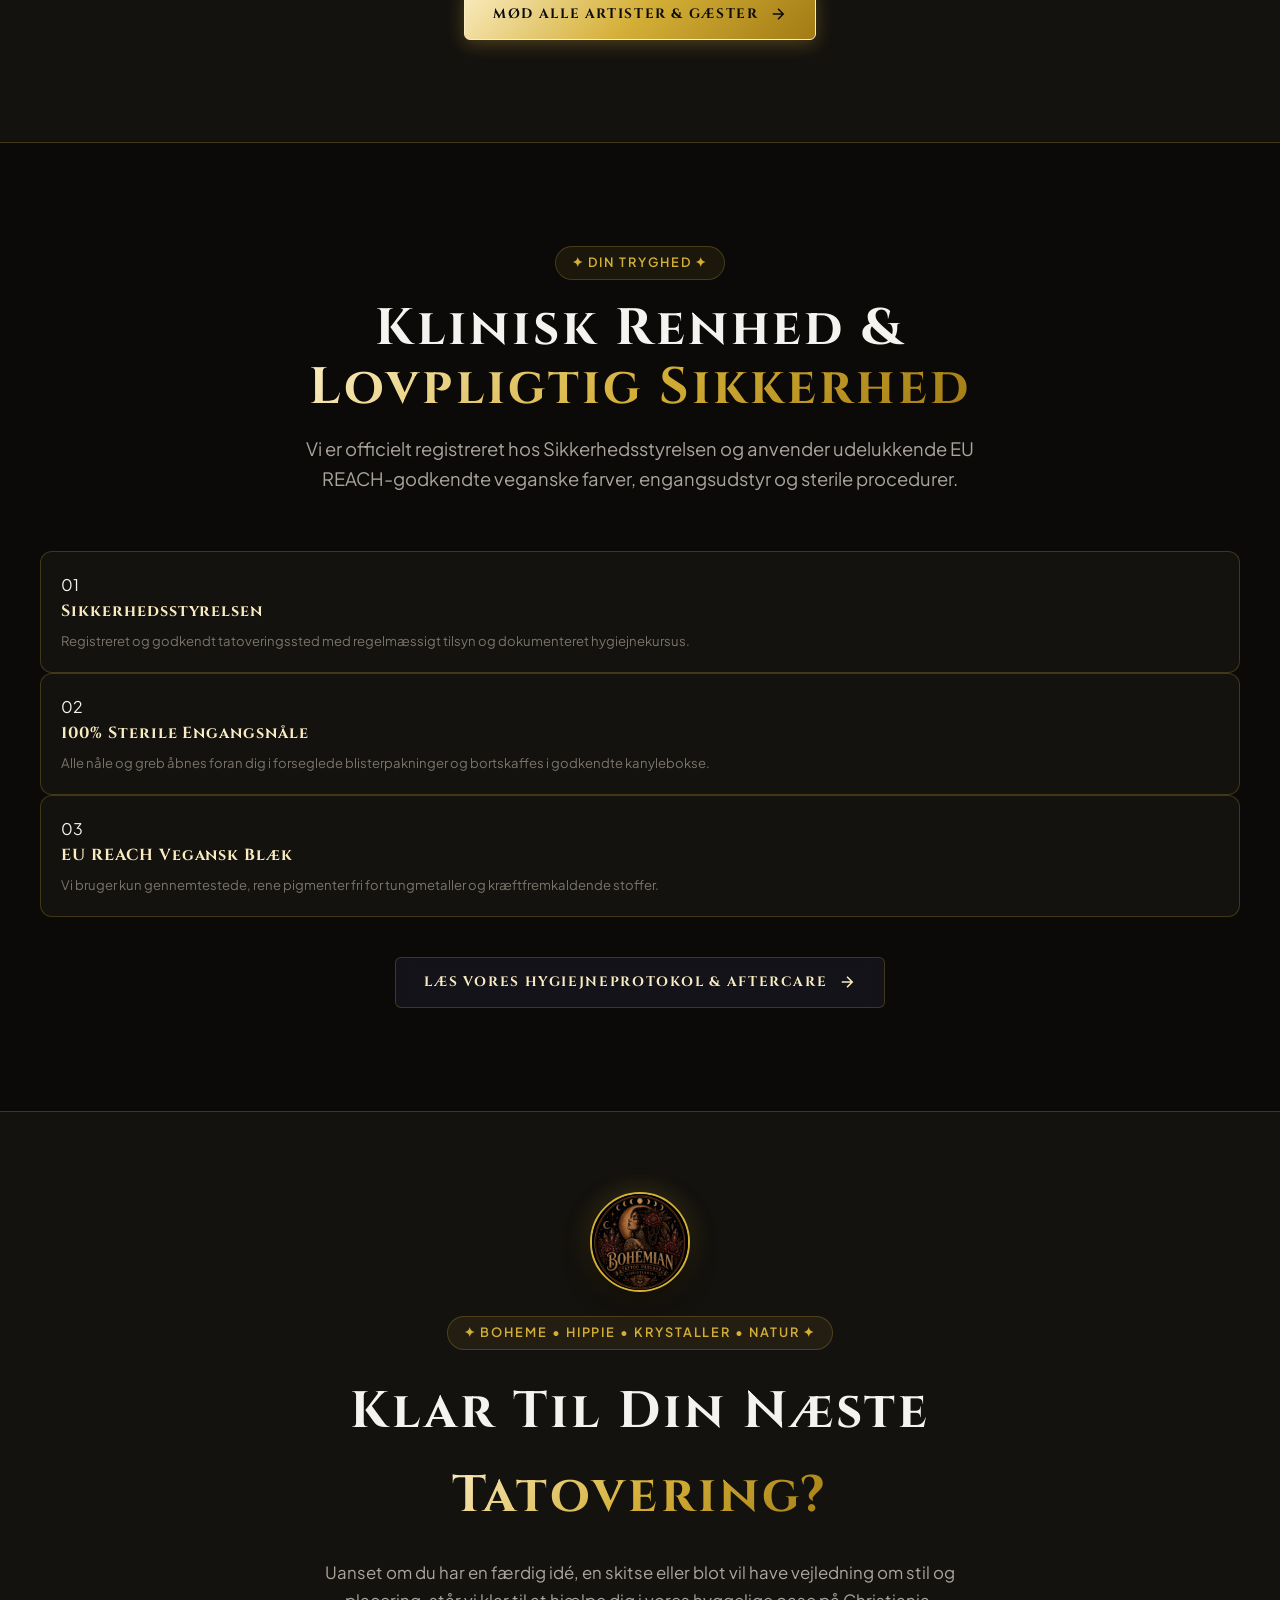
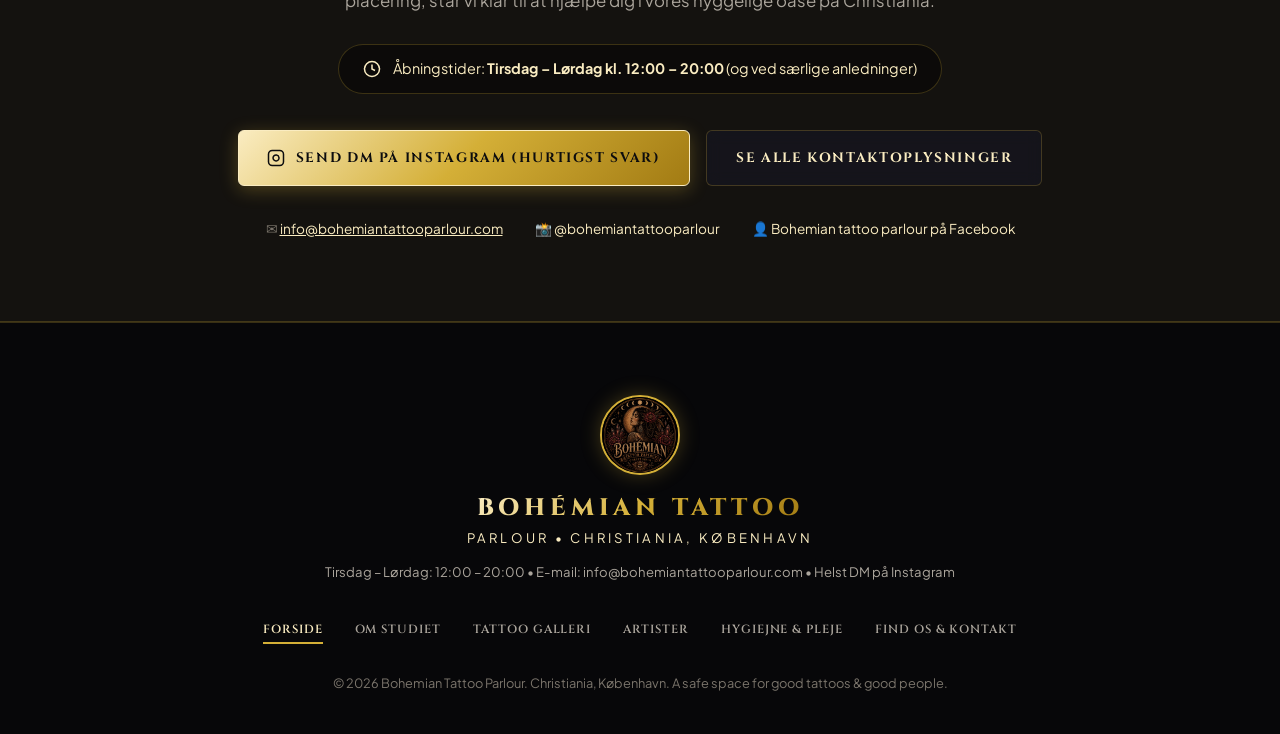
==== commit f30ed7a6: "fix: eliminate top bar shift and height jump on language selection and navigation across DE, EN, SV," ====
--- a/index.html
+++ b/index.html
@@ -49,6 +49,21 @@
     "description": "Bohemian Tattoo Parlour er et uafhængigt tatovørstudie på Christiania i København K. Specialister i Blackwork, Fine Line, Traditional og Realisme i et trygt, boheme, hippie- og naturinspireret frirum."
   }
   </script>
+
+  <!-- Preload translations & immediate language rehydration -->
+  <script src="assets/js/translations.js"></script>
+  <script>
+    (function() {
+      try {
+        var l = localStorage.getItem('bt_lang') || 'da';
+        if (['da', 'en', 'sv', 'de'].indexOf(l) === -1) l = 'da';
+        document.documentElement.lang = l;
+        window.__bt_current_lang = l;
+      } catch(e) {
+        document.documentElement.lang = 'da';
+      }
+    })();
+  </script>
 </head>
 <body>
 
@@ -60,10 +75,10 @@
         <span data-i18n="announcement"><strong>Bohémian Tattoo Parlour</strong> • Christiania, København • A Safe Space For Good Tattoos &amp; Good People</span>
       </div>
       <div class="lang-selector" role="group" aria-label="Sprogvalg / Language selection">
-        <button type="button" class="lang-btn active" data-lang="da" aria-pressed="true" title="Dansk">🇩🇰 DA</button>
-        <button type="button" class="lang-btn" data-lang="en" aria-pressed="false" title="English">🇬🇧 EN</button>
-        <button type="button" class="lang-btn" data-lang="sv" aria-pressed="false" title="Svenska">🇸🇪 SV</button>
-        <button type="button" class="lang-btn" data-lang="de" aria-pressed="false" title="Deutsch">🇩🇪 DE</button>
+        <button type="button" class="lang-btn" data-lang="da" title="Dansk">🇩🇰 DA</button>
+        <button type="button" class="lang-btn" data-lang="en" title="English">🇬🇧 EN</button>
+        <button type="button" class="lang-btn" data-lang="sv" title="Svenska">🇸🇪 SV</button>
+        <button type="button" class="lang-btn" data-lang="de" title="Deutsch">🇩🇪 DE</button>
       </div>
     </div>
   </div>
@@ -110,6 +125,18 @@
       </div>
     </div>
   </header>
+  <script>
+    (function() {
+      var l = window.__bt_current_lang;
+      if (l && l !== 'da' && window.translations && window.translations[l]) {
+        var dict = window.translations[l];
+        document.querySelectorAll('.announcement-bar [data-i18n], .site-header [data-i18n]').forEach(function(el) {
+          var k = el.getAttribute('data-i18n');
+          if (dict[k] !== undefined) el.innerHTML = dict[k];
+        });
+      }
+    })();
+  </script>
 
   <!-- Mobile Drawer Menu -->
   <div class="mobile-nav-backdrop"></div>
@@ -491,7 +518,6 @@
     </div>
   </footer>
 
-  <script src="assets/js/translations.js"></script>
   <script src="assets/js/main.js"></script>
 </body>
 </html>
--- a/assets/css/styles.css
+++ b/assets/css/styles.css
@@ -16,6 +16,7 @@
   --gold-light: #faecc1;
   --gold-primary: #d4af37;
   --gold-dark: #a27b13;
+  --gold-gradient: linear-gradient(135deg, #faecc1 0%, #d4af37 50%, #a27b13 100%);
   --gold-glow: rgba(212, 175, 55, 0.28);
   --gold-border: rgba(212, 175, 55, 0.24);
   
@@ -197,6 +198,9 @@
   font-size: 0.8rem;
   letter-spacing: 0.05em;
   color: var(--gold-light);
+  min-height: 38px;
+  display: flex;
+  align-items: center;
 }
 
 .announcement-inner {
@@ -204,6 +208,7 @@
   align-items: center;
   justify-content: space-between;
   gap: 1rem;
+  width: 100%;
   max-width: 1400px;
   margin: 0 auto;
 }
@@ -212,6 +217,15 @@
   display: flex;
   align-items: center;
   gap: 0.6rem;
+  min-width: 0;
+  overflow: hidden;
+  text-overflow: ellipsis;
+  white-space: nowrap;
+  flex: 1 1 auto;
+}
+
+.announcement-text span[data-i18n="announcement"] {
+  min-width: 0;
   overflow: hidden;
   text-overflow: ellipsis;
   white-space: nowrap;
@@ -238,6 +252,8 @@
   align-items: center;
   gap: 0.25rem;
   transition: all var(--transition-fast);
+  line-height: 1.2;
+  flex-shrink: 0;
 }
 
 .lang-btn:hover {
@@ -246,6 +262,15 @@
   background: rgba(212, 175, 55, 0.12);
 }
 
+/* Pure CSS active state driven instantaneously by html[lang] attribute */
+html[lang="da"] .lang-selector .lang-btn[data-lang="da"],
+html[lang="en"] .lang-selector .lang-btn[data-lang="en"],
+html[lang="sv"] .lang-selector .lang-btn[data-lang="sv"],
+html[lang="de"] .lang-selector .lang-btn[data-lang="de"],
+html[lang="da"] .mobile-lang-selector .lang-btn[data-lang="da"],
+html[lang="en"] .mobile-lang-selector .lang-btn[data-lang="en"],
+html[lang="sv"] .mobile-lang-selector .lang-btn[data-lang="sv"],
+html[lang="de"] .mobile-lang-selector .lang-btn[data-lang="de"],
 .lang-btn.active {
   background: var(--gold-gradient);
   color: #0b0a0e;
@@ -271,7 +296,11 @@
   font-size: 0.82rem;
 }
 
-@media (max-width: 840px) {
+@media (max-width: 900px) {
+  .announcement-bar {
+    min-height: auto;
+    padding: 0.4rem 1rem;
+  }
   .announcement-inner {
     flex-direction: column;
     gap: 0.35rem;
@@ -463,24 +492,29 @@
   margin-top: 0.65rem;
   padding-top: 0.65rem;
   border-top: 1px solid rgba(255, 255, 255, 0.05);
+  min-height: 52px;
+  flex-wrap: nowrap;
 }
 
 .nav-links {
   display: flex;
   align-items: center;
-  gap: 1.75rem;
+  gap: clamp(0.65rem, 1.25vw, 1.5rem);
   list-style: none;
+  flex-shrink: 0;
+  white-space: nowrap;
 }
 
 .nav-link {
   font-family: var(--font-heading);
-  font-size: 0.85rem;
+  font-size: clamp(0.74rem, 0.82vw, 0.82rem);
   font-weight: 600;
-  letter-spacing: 0.12em;
+  letter-spacing: 0.08em;
   text-transform: uppercase;
   color: var(--text-muted);
   position: relative;
   padding: 0.4rem 0;
+  white-space: nowrap;
   transition: color var(--transition-fast);
 }
 
@@ -520,7 +554,17 @@
 .header-actions {
   display: flex;
   align-items: center;
-  gap: 1rem;
+  gap: 0.5rem;
+  flex-shrink: 0;
+  white-space: nowrap;
+}
+
+.header-actions .btn {
+  min-height: 38px;
+  padding: 0.5rem 0.85rem;
+  font-size: 0.78rem;
+  letter-spacing: 0.08em;
+  white-space: nowrap;
 }
 
 /* Mobile Hamburger Toggle */
@@ -1411,7 +1455,7 @@
 /* --------------------------------------------------------------------------
    RESPONSIVE MEDIA QUERIES (TABLET & MOBILE)
    -------------------------------------------------------------------------- */
-@media (max-width: 1024px) {
+@media (max-width: 1150px) {
   .about-grid, .location-grid, .booking-wrap {
     grid-template-columns: 1fr;
     gap: 2.5rem;
@@ -1430,16 +1474,7 @@
     border-top: none;
     margin-top: 0.25rem;
     padding-top: 0;
-  }
-}
-
-@media (max-width: 600px) {
-  .announcement-bar {
-    font-size: 0.72rem;
-    padding: 0.35rem 0.75rem;
-    white-space: nowrap;
-    overflow: hidden;
-    text-overflow: ellipsis;
+    min-height: 44px;
   }
 }
 
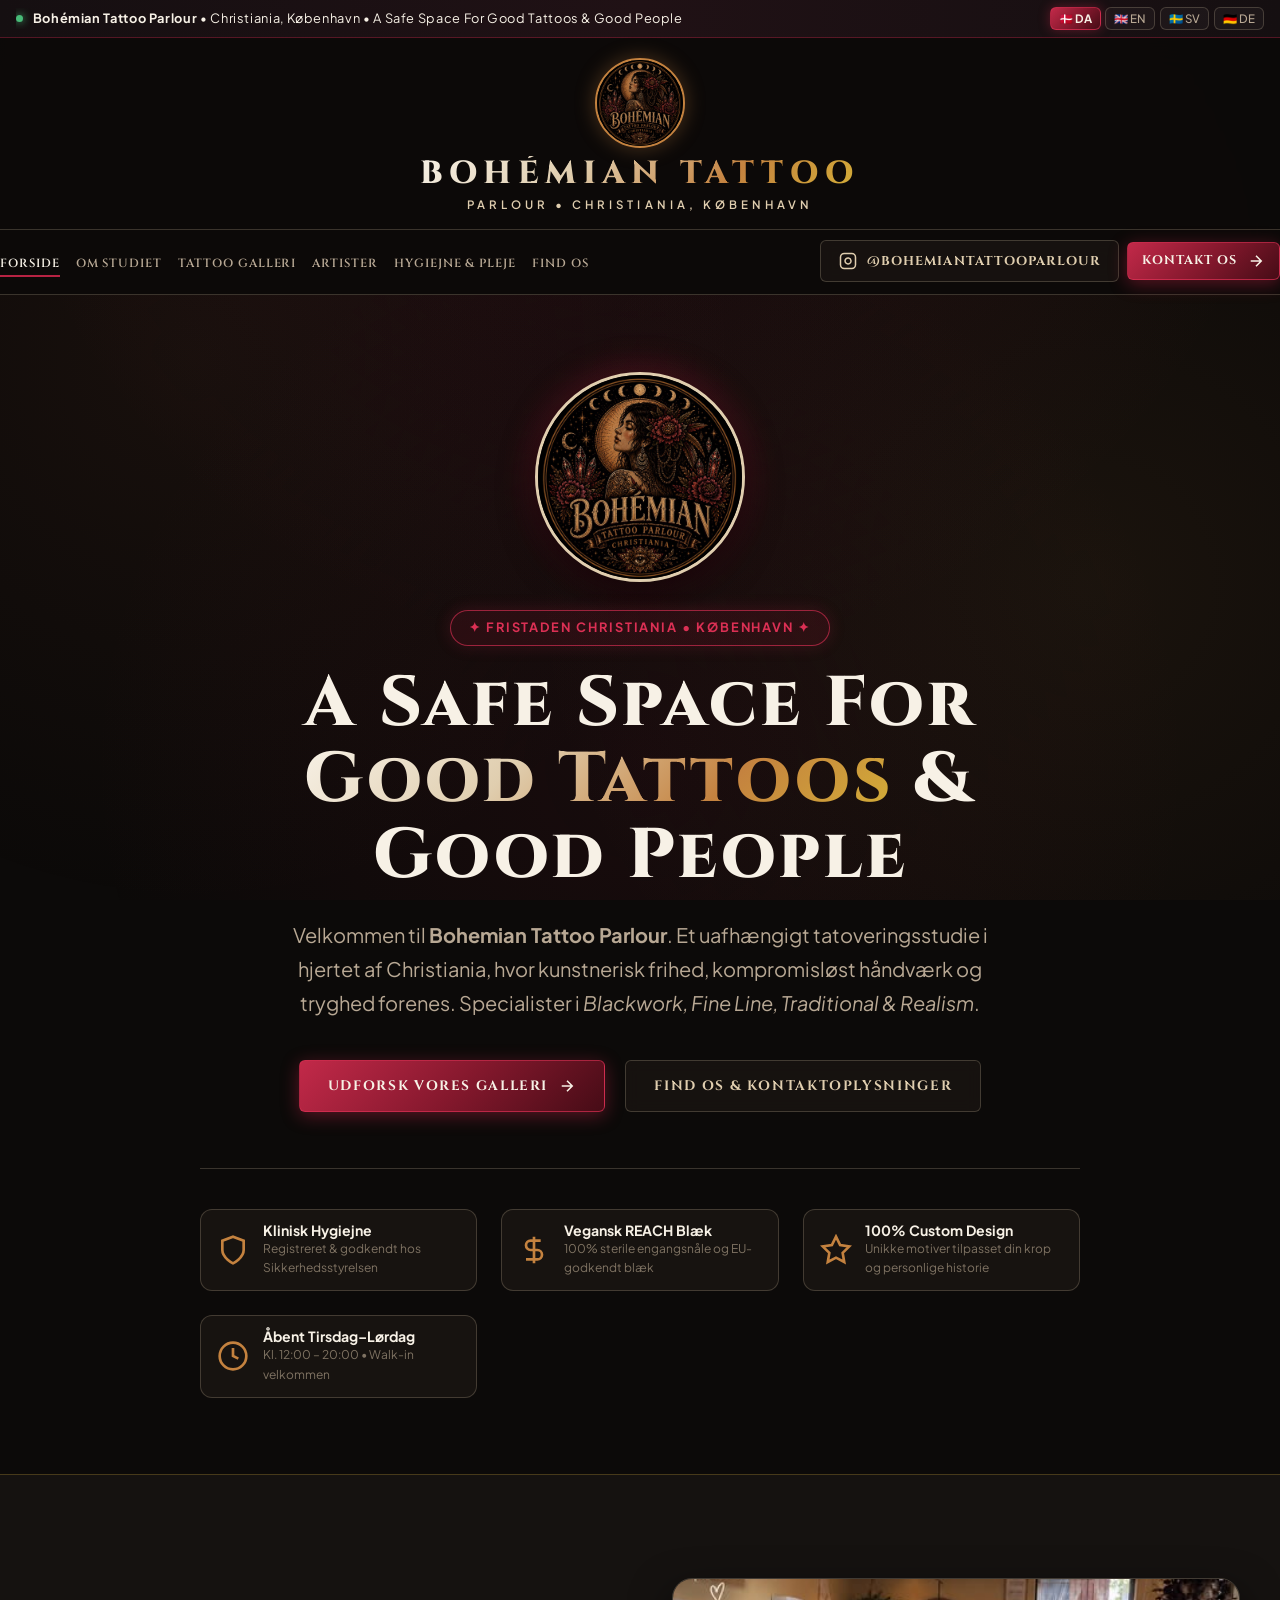
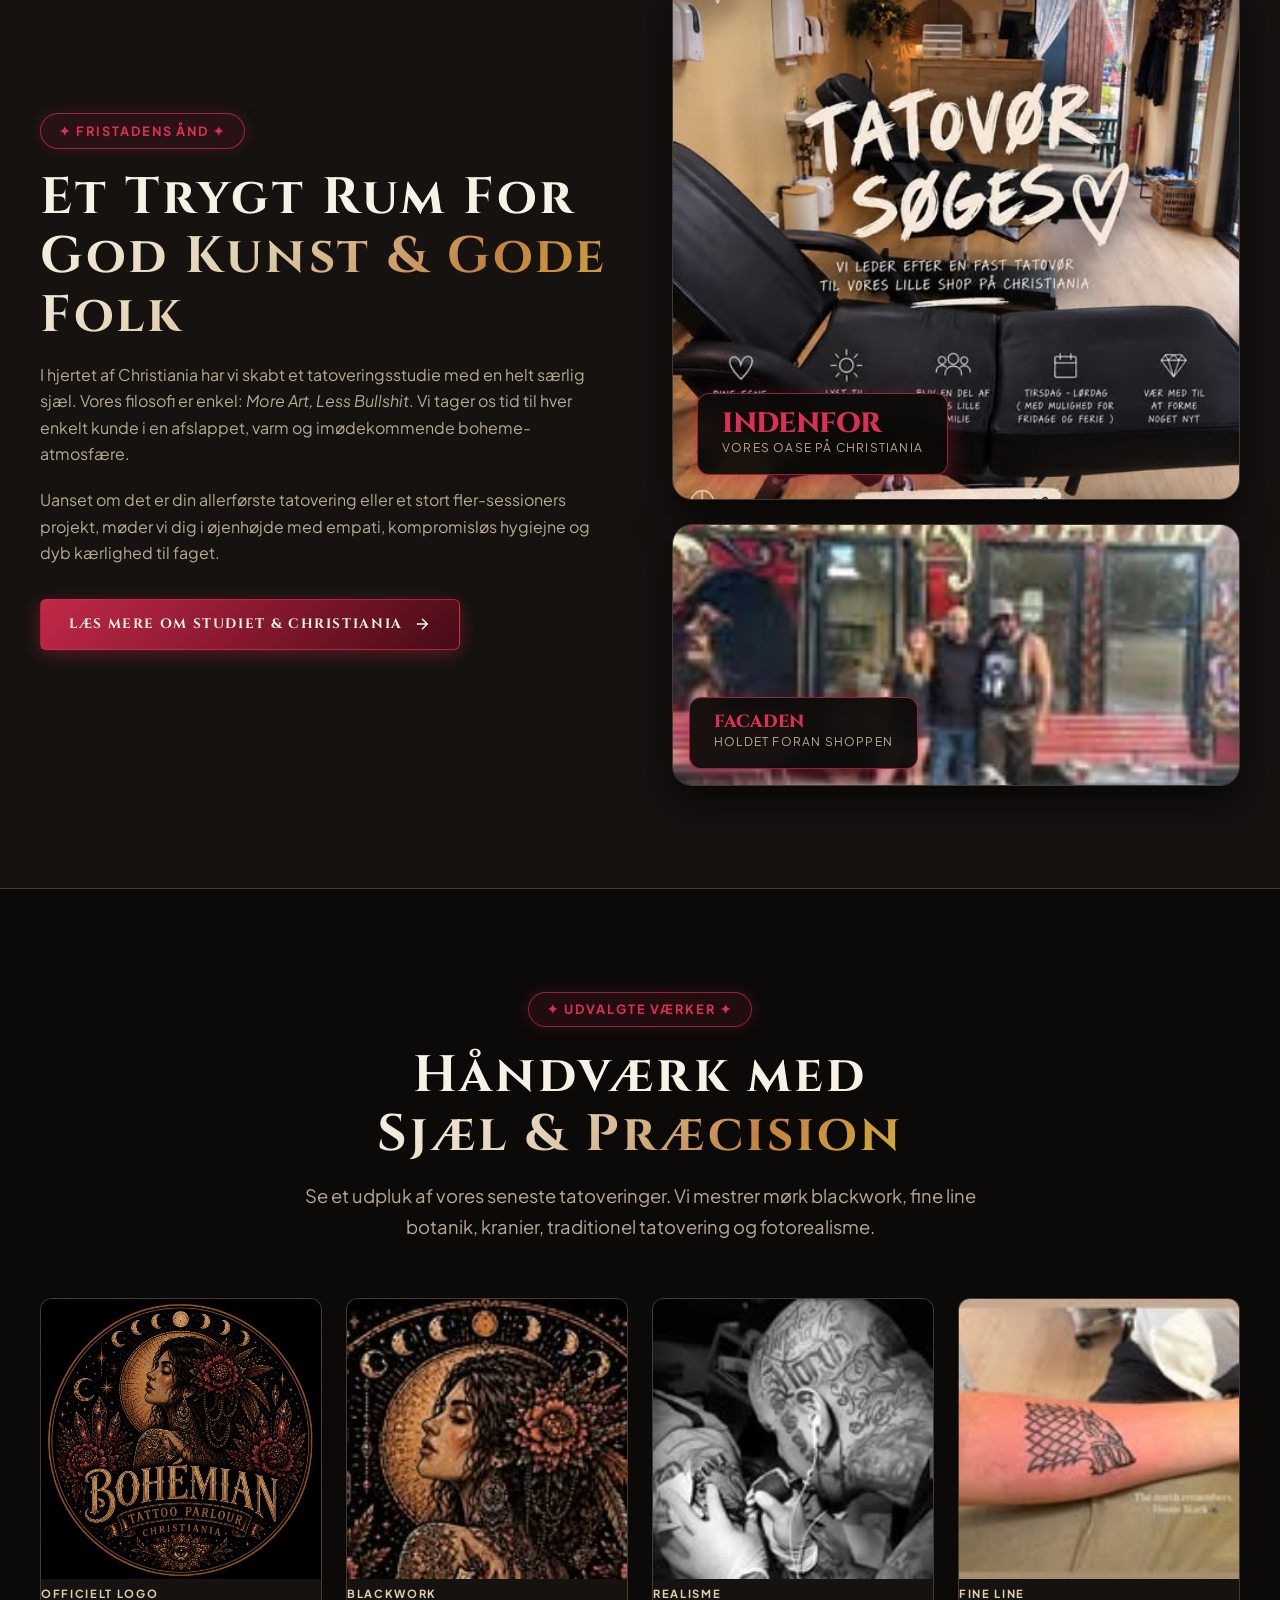
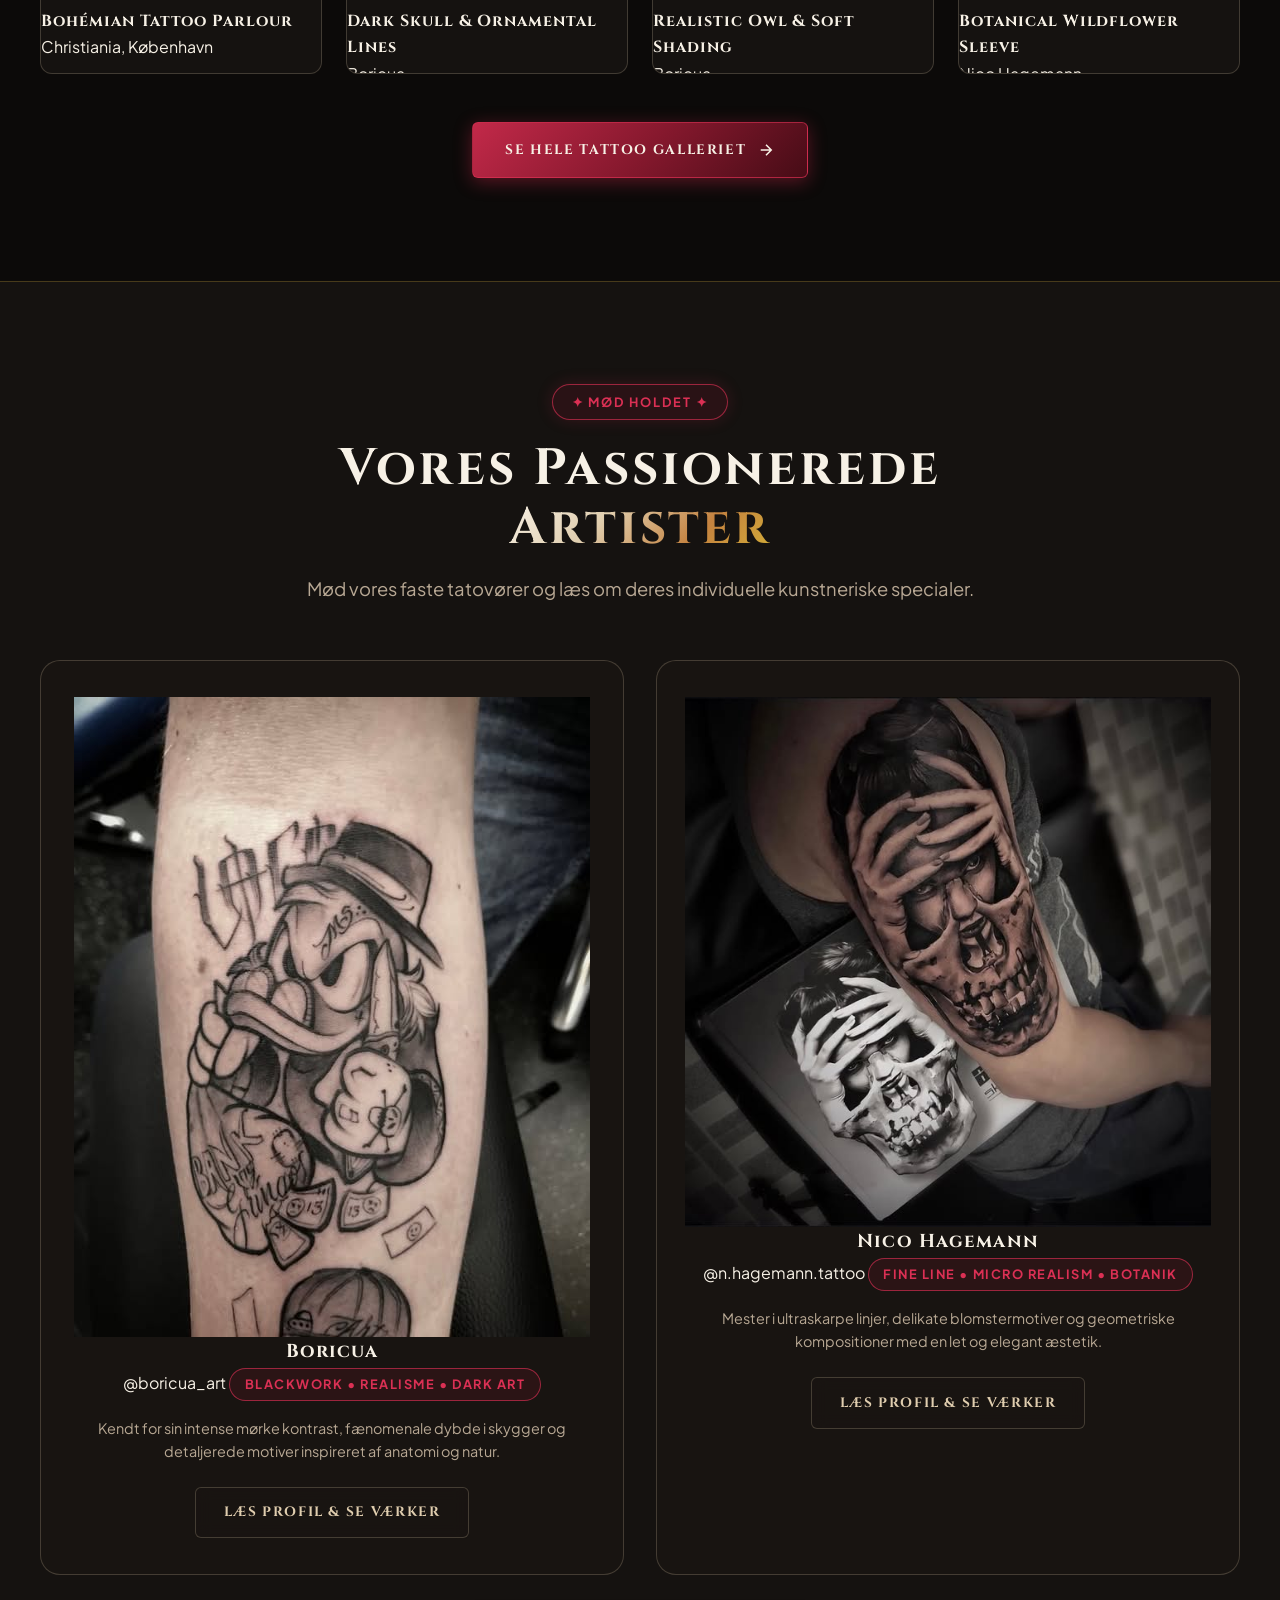
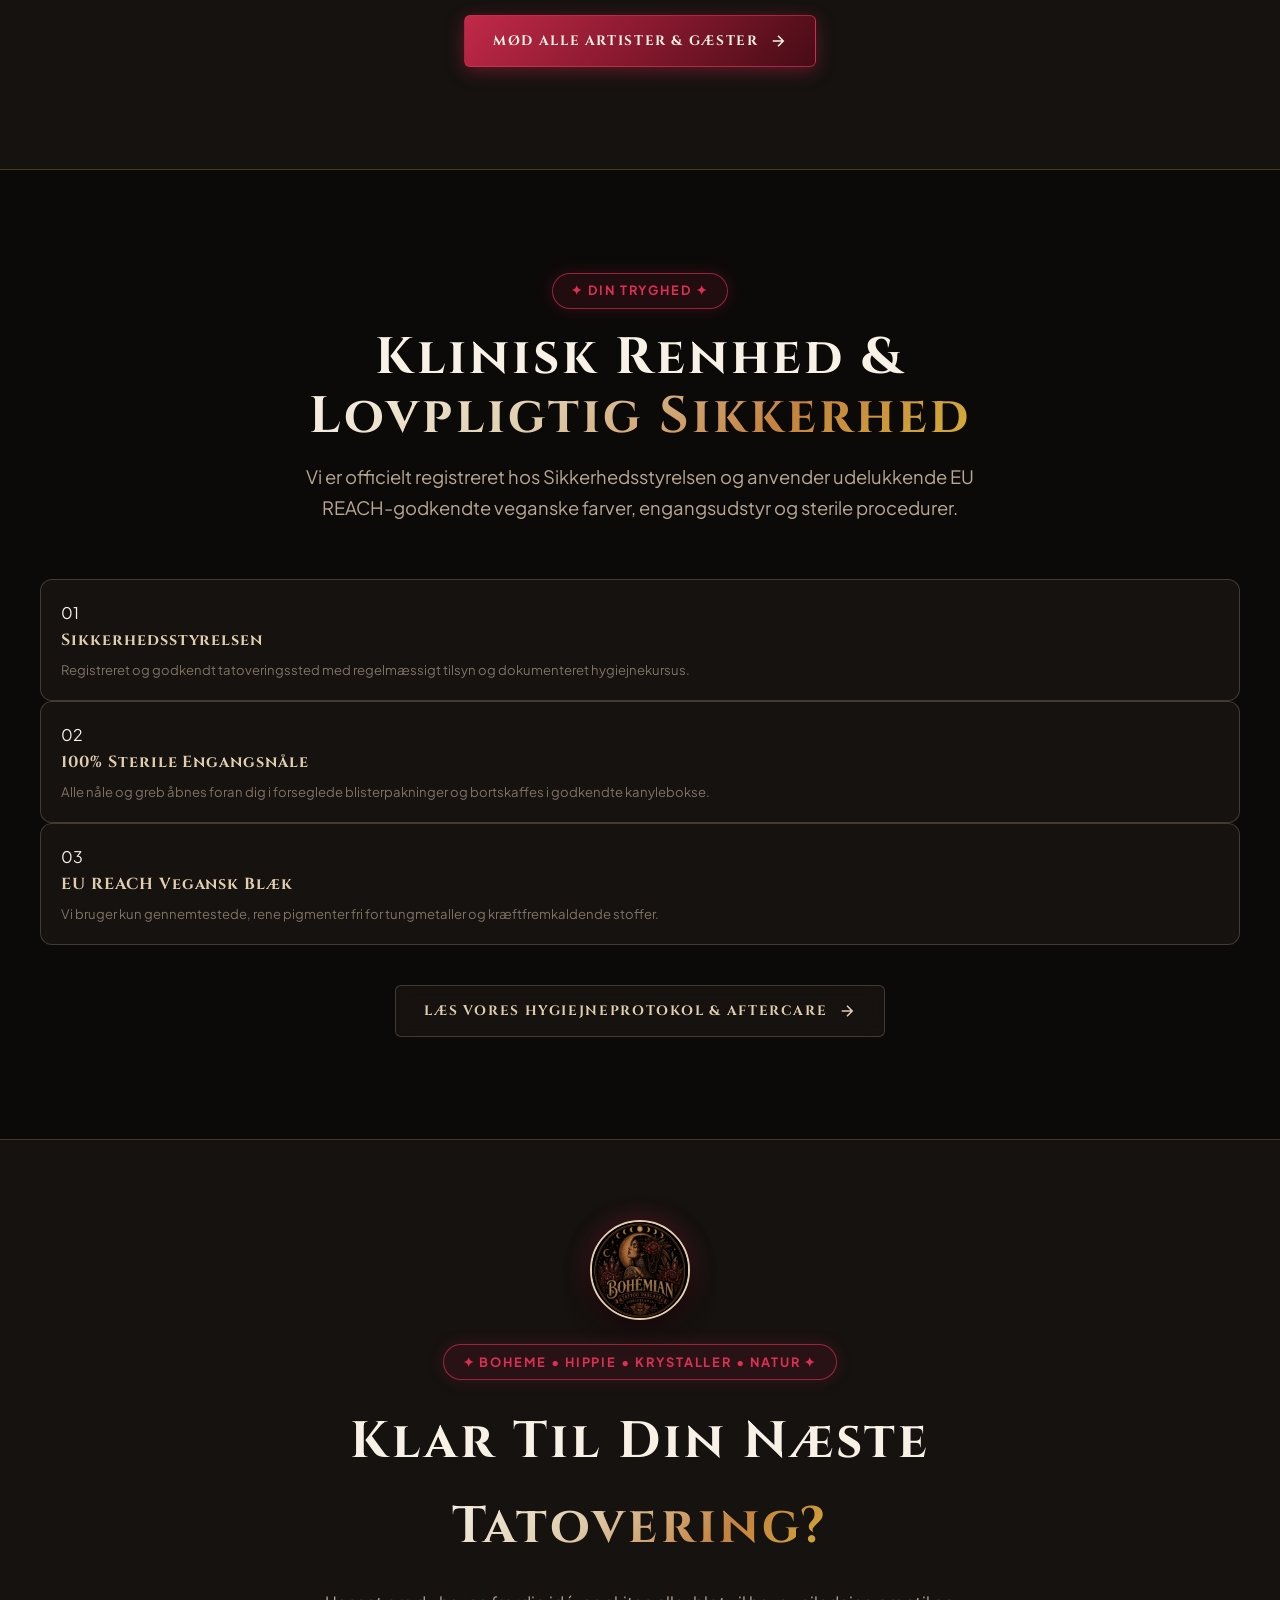
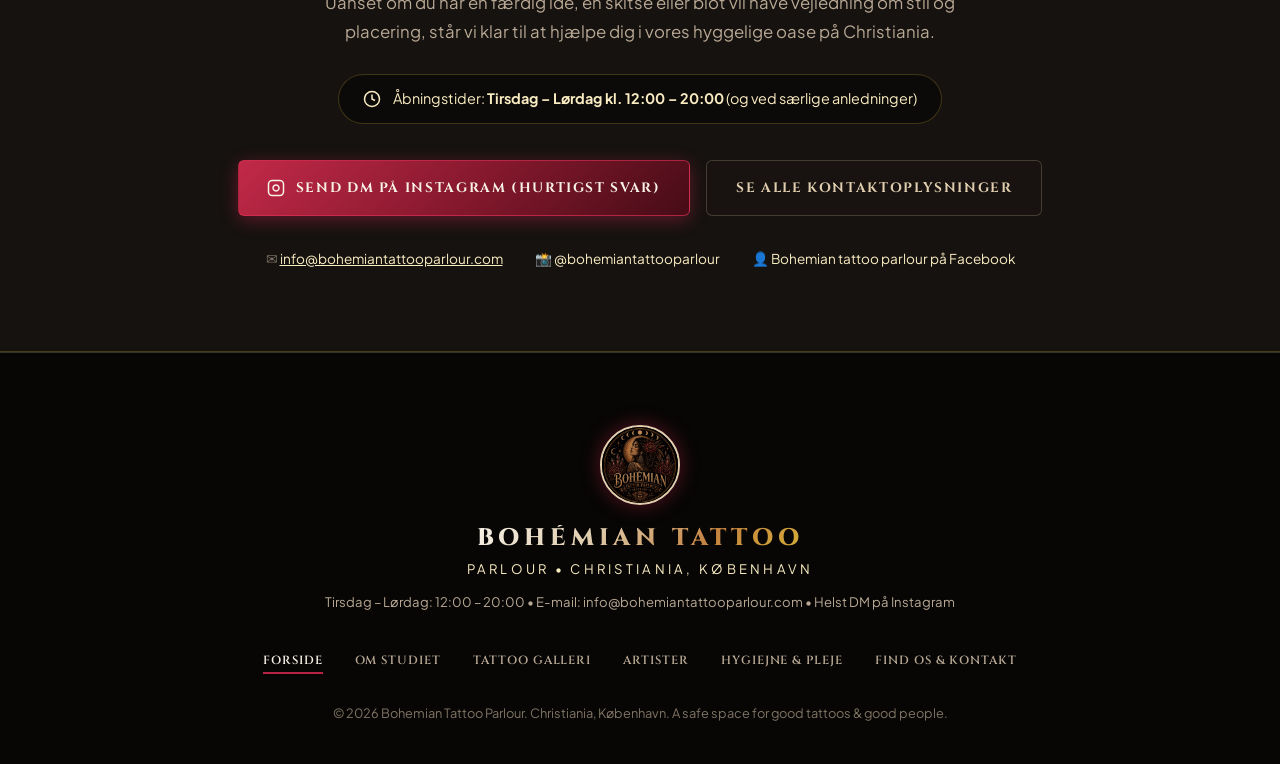
==== commit dbb95173: "feat: implement authentic Bohemian color palette with jordfarver, sand, sort and burgundy pop" ====
--- a/index.html
+++ b/index.html
@@ -6,7 +6,7 @@
   <title>Bohémian Tattoo Parlour — Christiania, København | A Safe Space For Good Tattoos</title>
   <meta name="description" content="Bohémian Tattoo Parlour er et uafhængigt tatovørstudie på Christiania i København. Specialister i Blackwork, Fine Line, Traditional og Realisme i et trygt miljø.">
   <link rel="icon" type="image/jpeg" href="assets/images/bohemian-master-logo.jpg">
-  <link rel="stylesheet" href="assets/css/styles.css">
+  <link rel="stylesheet" href="assets/css/styles.css?v=bohemian">
 
   <!-- Schema.org Structured Data for Google Search & Google Maps -->
   <script type="application/ld+json">
--- a/assets/css/styles.css
+++ b/assets/css/styles.css
@@ -6,34 +6,60 @@
 @import url('https://fonts.googleapis.com/css2?family=Cinzel:wght@400;600;700;800;900&family=Plus+Jakarta+Sans:ital,wght@0,300;0,400;0,500;0,600;0,700;1,400&display=swap');
 
 :root {
-  /* Colors — Warm Bohemian Earth, Obsidian & Antique Gold */
-  --bg-main: #0b0a08;
-  --bg-surface: #14120f;
-  --bg-card: rgba(24, 21, 18, 0.88);
-  --bg-card-hover: rgba(34, 29, 24, 0.96);
-  --bg-glass: rgba(20, 17, 14, 0.78);
+  /* ========================================================================
+     THE AUTHENTIC BOHEMIAN PALETTE (Sort, Sand, Jordfarver & Burgundy Pop)
+     ======================================================================== */
   
+  /* 1. Sort (Velvet Obsidian, Charcoal & Smoky Black Ground) */
+  --bg-main: #0c0a09;                /* Warm, deep charcoal obsidian ground */
+  --bg-surface: #151210;             /* Roasted earth dark surface */
+  --bg-card: rgba(26, 21, 18, 0.88);  /* Earthy dark roasted card body */
+  --bg-card-hover: rgba(38, 30, 26, 0.96);
+  --bg-glass: rgba(18, 15, 13, 0.85);
+  --bg-darker: #070605;              /* Header & footer deep grounding */
+
+  /* 2. Burgundy / Oxblood / Vinrød (Hero Bohemian Accents that POP!) */
+  --burgundy-deep: #460c16;          /* Deep velvety oxblood base */
+  --burgundy-primary: #85182d;       /* Rich vintage bohemian wine */
+  --burgundy-pop: #b82343;           /* Vibrant burgundy that POPS! */
+  --burgundy-bright: #db3054;        /* Radiant ruby hover highlight */
+  --burgundy-gradient: linear-gradient(135deg, #c22949 0%, #85182d 52%, #460c16 100%);
+  --burgundy-gradient-hover: linear-gradient(135deg, #d9385a 0%, #9e1d37 52%, #560f1b 100%);
+  --burgundy-glow: rgba(184, 35, 67, 0.45);
+  --burgundy-border: rgba(184, 35, 67, 0.38);
+  --burgundy-border-bright: rgba(219, 48, 84, 0.65);
+
+  /* 3. Sand (Organic, Sun-Bleached Dune & Natural Linen) */
+  --sand-light: #f7f1e6;             /* Luminous warm sand text */
+  --sand-primary: #e0ceaf;           /* Golden dune sand accent */
+  --sand-muted: #b8a894;             /* Soft organic sand secondary text */
+  --sand-dim: #7f7363;               /* Muted desert shadow */
+  --sand-border: rgba(224, 206, 175, 0.22);
+  --sand-glow: rgba(224, 206, 175, 0.25);
+
+  /* 4. Jordfarver (Warm Terracotta, Raw Umber, Amber Ochre & Clay) */
+  --earth-terracotta: #a65438;       /* Warm Bohemian clay */
+  --earth-clay: #8a3f29;             /* Deep roasted clay */
+  --earth-amber: #c4823f;            /* Golden amber ochre */
+  --earth-warm: #8c5e3c;             /* Warm cedar timber */
+  --earth-deep: #3d2517;             /* Deep roasted umber */
+  --earth-border: rgba(166, 84, 56, 0.3);
+
+  /* 5. Antique Gold (Celestial Starlight & Sacred Alchemy) */
   --gold-light: #faecc1;
   --gold-primary: #d4af37;
   --gold-dark: #a27b13;
   --gold-gradient: linear-gradient(135deg, #faecc1 0%, #d4af37 50%, #a27b13 100%);
-  --gold-glow: rgba(212, 175, 55, 0.28);
-  --gold-border: rgba(212, 175, 55, 0.24);
+  --gold-glow: rgba(212, 175, 55, 0.32);
+  --gold-border: rgba(212, 175, 55, 0.26);
+
+  /* Text & Contrast Hierarchy (Clean, intuitive, effortless reading) */
+  --text-main: var(--sand-light);    /* High-contrast warm sand white */
+  --text-muted: var(--sand-muted);   /* Warm readable sand */
+  --text-dim: var(--sand-dim);       /* Subtle details */
   
-  /* Earth Tones & Mystical Accents */
-  --earth-warm: #8c5e3c;
-  --earth-sand: #d4b483;
-  --earth-deep: #432b1b;
-  --mystic-sage: #384d3e;
-  --mystic-smoke: #252220;
-  
-  --text-main: #f5f3ef;
-  --text-muted: #aba59c;
-  --text-dim: #7a746b;
-  
-  --accent-red: #c84d4d;
-  --accent-green: #48bb78;
-  
+  --accent-green: #48bb78;           /* Studio open/live indicator */
+
   /* Typography */
   --font-heading: 'Cinzel', Georgia, serif;
   --font-body: 'Plus Jakarta Sans', -apple-system, BlinkMacSystemFont, sans-serif;
@@ -88,10 +114,10 @@
   width: 100vw;
   height: 100vh;
   background: 
-    radial-gradient(circle at 50% 0%, rgba(212, 175, 55, 0.08) 0%, transparent 60%),
-    radial-gradient(circle at 15% 40%, rgba(140, 94, 60, 0.05) 0%, transparent 45%),
-    radial-gradient(circle at 85% 65%, rgba(56, 77, 62, 0.05) 0%, transparent 45%),
-    radial-gradient(circle at 50% 85%, rgba(212, 175, 55, 0.05) 0%, transparent 55%);
+    radial-gradient(circle at 50% 0%, rgba(184, 35, 67, 0.12) 0%, transparent 60%),
+    radial-gradient(circle at 15% 40%, rgba(166, 84, 56, 0.08) 0%, transparent 45%),
+    radial-gradient(circle at 85% 65%, rgba(196, 130, 63, 0.08) 0%, transparent 45%),
+    radial-gradient(circle at 50% 85%, rgba(133, 24, 45, 0.1) 0%, transparent 55%);
   pointer-events: none;
   z-index: -1;
 }
@@ -131,7 +157,7 @@
 }
 
 .gold-gradient-text {
-  background: linear-gradient(135deg, var(--gold-light) 0%, var(--gold-primary) 50%, var(--gold-dark) 100%);
+  background: linear-gradient(135deg, var(--sand-light) 0%, var(--sand-primary) 35%, var(--earth-amber) 70%, var(--gold-primary) 100%);
   -webkit-background-clip: text;
   -webkit-text-fill-color: transparent;
   display: inline-block;
@@ -141,15 +167,16 @@
   display: inline-flex;
   align-items: center;
   gap: 0.5rem;
-  padding: 0.35rem 1rem;
-  background: rgba(212, 175, 55, 0.08);
-  border: 1px solid var(--gold-border);
+  padding: 0.4rem 1.15rem;
+  background: rgba(133, 24, 45, 0.18);
+  border: 1px solid var(--burgundy-border-bright);
   border-radius: var(--radius-full);
   font-size: 0.8rem;
-  font-weight: 600;
+  font-weight: 700;
   letter-spacing: 0.15em;
   text-transform: uppercase;
-  color: var(--gold-primary);
+  color: var(--burgundy-bright);
+  box-shadow: 0 0 16px rgba(184, 35, 67, 0.22);
   margin-bottom: 1.25rem;
 }
 
@@ -192,12 +219,12 @@
    TOP ANNOUNCEMENT BAR & LANGUAGE SWITCHER
    -------------------------------------------------------------------------- */
 .announcement-bar {
-  background: linear-gradient(90deg, #14141c 0%, #1e1b24 50%, #14141c 100%);
-  border-bottom: 1px solid rgba(212, 175, 55, 0.2);
+  background: linear-gradient(90deg, #150f11 0%, #201115 50%, #150f11 100%);
+  border-bottom: 1px solid var(--burgundy-border);
   padding: 0.35rem 1rem;
   font-size: 0.8rem;
   letter-spacing: 0.05em;
-  color: var(--gold-light);
+  color: var(--sand-light);
   min-height: 38px;
   display: flex;
   align-items: center;
@@ -239,9 +266,9 @@
 }
 
 .lang-btn {
-  background: rgba(255, 255, 255, 0.04);
-  border: 1px solid rgba(212, 175, 55, 0.25);
-  color: var(--text-dim);
+  background: rgba(255, 255, 255, 0.03);
+  border: 1px solid var(--sand-border);
+  color: var(--sand-muted);
   padding: 0.2rem 0.5rem;
   border-radius: var(--radius-sm);
   font-size: 0.72rem;
@@ -257,9 +284,9 @@
 }
 
 .lang-btn:hover {
-  border-color: var(--gold-primary);
-  color: var(--gold-light);
-  background: rgba(212, 175, 55, 0.12);
+  border-color: var(--burgundy-pop);
+  color: var(--sand-light);
+  background: rgba(184, 35, 67, 0.18);
 }
 
 /* Pure CSS active state driven instantaneously by html[lang] attribute */
@@ -272,11 +299,11 @@
 html[lang="sv"] .mobile-lang-selector .lang-btn[data-lang="sv"],
 html[lang="de"] .mobile-lang-selector .lang-btn[data-lang="de"],
 .lang-btn.active {
-  background: var(--gold-gradient);
-  color: #0b0a0e;
-  border-color: var(--gold-light);
+  background: var(--burgundy-gradient);
+  color: var(--sand-light);
+  border-color: var(--burgundy-border-bright);
   font-weight: 700;
-  box-shadow: 0 0 10px rgba(212, 175, 55, 0.4);
+  box-shadow: 0 0 12px var(--burgundy-glow);
 }
 
 .mobile-lang-selector {
@@ -285,8 +312,8 @@
   gap: 0.5rem;
   margin: 0.5rem 0 1.5rem 0;
   padding: 0.6rem;
-  background: rgba(255, 255, 255, 0.03);
-  border: 1px solid var(--gold-border);
+  background: rgba(26, 21, 18, 0.6);
+  border: 1px solid var(--sand-border);
   border-radius: var(--radius-md);
 }
 
@@ -337,10 +364,10 @@
   position: sticky;
   top: 0;
   z-index: 1000;
-  background: rgba(10, 10, 13, 0.92);
+  background: rgba(12, 10, 9, 0.94);
   backdrop-filter: blur(16px);
   -webkit-backdrop-filter: blur(16px);
-  border-bottom: 1px solid var(--gold-border);
+  border-bottom: 1px solid var(--sand-border);
   transition: all var(--transition-smooth);
 }
 
@@ -376,20 +403,20 @@
   aspect-ratio: 1 / 1;
   object-fit: cover;
   border-radius: 50%;
-  border: 2px solid var(--gold-primary);
-  box-shadow: 0 0 20px rgba(212, 175, 55, 0.35);
+  border: 2px solid var(--earth-amber);
+  box-shadow: 0 0 20px rgba(196, 130, 63, 0.35);
   background: #000;
   transition: all var(--transition-smooth);
 }
 
 .brand-centerpiece:hover .logo-wrapper {
   transform: scale(1.07) rotate(2deg);
-  filter: drop-shadow(0 0 18px var(--gold-glow));
+  filter: drop-shadow(0 0 18px var(--burgundy-glow));
 }
 
 .brand-centerpiece:hover .brand-master-emblem {
-  border-color: var(--gold-light);
-  box-shadow: 0 0 28px rgba(212, 175, 55, 0.6);
+  border-color: var(--burgundy-bright);
+  box-shadow: 0 0 28px var(--burgundy-glow);
 }
 
 .hero-emblem-wrapper {
@@ -405,8 +432,8 @@
   aspect-ratio: 1 / 1;
   object-fit: cover;
   border-radius: 50%;
-  border: 3px solid var(--gold-primary);
-  box-shadow: 0 12px 35px rgba(0,0,0,0.8), 0 0 35px var(--gold-glow);
+  border: 3px solid var(--sand-primary);
+  box-shadow: 0 12px 35px rgba(0,0,0,0.8), 0 0 35px var(--burgundy-glow);
   background: #000;
   transition: transform var(--transition-smooth), box-shadow var(--transition-smooth);
   animation: emblem-float 6s ease-in-out infinite;
@@ -414,7 +441,8 @@
 
 .hero-master-emblem:hover {
   transform: scale(1.05);
-  box-shadow: 0 16px 45px rgba(0,0,0,0.9), 0 0 45px rgba(212, 175, 55, 0.5);
+  border-color: var(--burgundy-bright);
+  box-shadow: 0 16px 45px rgba(0,0,0,0.9), 0 0 45px rgba(219, 48, 84, 0.6);
 }
 
 @keyframes emblem-float {
@@ -435,8 +463,8 @@
   aspect-ratio: 1 / 1;
   object-fit: cover;
   border-radius: 50%;
-  border: 2.5px solid var(--gold-primary);
-  box-shadow: 0 8px 25px rgba(0,0,0,0.8), 0 0 25px var(--gold-glow);
+  border: 2.5px solid var(--sand-primary);
+  box-shadow: 0 8px 25px rgba(0,0,0,0.8), 0 0 25px var(--burgundy-glow);
   background: #000;
   display: block;
   transition: transform var(--transition-smooth), box-shadow var(--transition-smooth);
@@ -444,7 +472,8 @@
 
 .banner-master-emblem:hover {
   transform: scale(1.06);
-  box-shadow: 0 12px 35px rgba(0,0,0,0.9), 0 0 35px rgba(212, 175, 55, 0.6);
+  border-color: var(--burgundy-bright);
+  box-shadow: 0 12px 35px rgba(0,0,0,0.9), 0 0 35px var(--burgundy-glow);
 }
 
 .footer-master-emblem {
@@ -453,8 +482,8 @@
   aspect-ratio: 1 / 1;
   object-fit: cover;
   border-radius: 50%;
-  border: 2px solid var(--gold-primary);
-  box-shadow: 0 0 20px var(--gold-glow);
+  border: 2px solid var(--sand-primary);
+  box-shadow: 0 0 20px var(--burgundy-glow);
   margin: 0 auto;
   display: block;
   background: #000;
@@ -463,7 +492,8 @@
 
 .footer-master-emblem:hover {
   transform: scale(1.06);
-  box-shadow: 0 0 28px rgba(212, 175, 55, 0.6);
+  border-color: var(--burgundy-bright);
+  box-shadow: 0 0 28px var(--burgundy-glow);
 }
 
 .brand-title {
@@ -478,7 +508,7 @@
   font-size: 0.72rem;
   letter-spacing: 0.35em;
   text-transform: uppercase;
-  color: var(--gold-primary);
+  color: var(--sand-primary);
   font-weight: 600;
   margin-top: 0.25rem;
 }
@@ -491,7 +521,7 @@
   align-items: center;
   margin-top: 0.65rem;
   padding-top: 0.65rem;
-  border-top: 1px solid rgba(255, 255, 255, 0.05);
+  border-top: 1px solid var(--sand-border);
   min-height: 52px;
   flex-wrap: nowrap;
 }
@@ -511,11 +541,15 @@
   font-weight: 600;
   letter-spacing: 0.08em;
   text-transform: uppercase;
-  color: var(--text-muted);
+  color: var(--sand-muted);
   position: relative;
   padding: 0.4rem 0;
   white-space: nowrap;
   transition: color var(--transition-fast);
+}
+
+.nav-link:hover {
+  color: var(--sand-light);
 }
 
 .nav-link::after {
@@ -525,12 +559,12 @@
   left: 0;
   width: 0;
   height: 2px;
-  background: var(--gold-primary);
+  background: var(--burgundy-pop);
   transition: width var(--transition-smooth);
 }
 
 .nav-link.active {
-  color: var(--gold-light);
+  color: var(--sand-light);
 }
 
 .nav-link.active::after {
@@ -542,8 +576,8 @@
   padding-top: clamp(2.5rem, 5vw, 4rem);
   padding-bottom: clamp(2rem, 4vw, 3rem);
   text-align: center;
-  background: linear-gradient(180deg, rgba(20, 20, 28, 0.6) 0%, transparent 100%);
-  border-bottom: 1px solid rgba(212, 175, 55, 0.1);
+  background: linear-gradient(180deg, rgba(26, 21, 18, 0.6) 0%, transparent 100%);
+  border-bottom: 1px solid var(--sand-border);
   position: relative;
 }
 
@@ -577,8 +611,8 @@
   align-items: center;
   gap: 5px;
   border-radius: var(--radius-sm);
-  border: 1px solid var(--gold-border);
-  background: rgba(22, 22, 30, 0.6);
+  border: 1px solid var(--sand-border);
+  background: rgba(26, 21, 18, 0.7);
   z-index: 1001;
 }
 
@@ -586,7 +620,7 @@
   display: block;
   width: 22px;
   height: 2px;
-  background-color: var(--gold-primary);
+  background-color: var(--sand-primary);
   transition: transform var(--transition-smooth), opacity var(--transition-smooth);
 }
 
@@ -610,9 +644,9 @@
   width: 100%;
   max-width: 380px;
   height: 100vh;
-  background: #0f0f14;
-  border-left: 1px solid var(--gold-border);
-  box-shadow: -10px 0 30px rgba(0,0,0,0.8);
+  background: var(--bg-surface);
+  border-left: 1px solid var(--sand-border);
+  box-shadow: -10px 0 30px rgba(0,0,0,0.85);
   padding: 6rem 2rem 3rem 2rem;
   display: flex;
   flex-direction: column;
@@ -658,7 +692,7 @@
 }
 
 /* --------------------------------------------------------------------------
-   BUTTONS & CTAs
+   BUTTONS & CTAs (Burgundy Pop & Earth / Sand Contrast)
    -------------------------------------------------------------------------- */
 .btn {
   display: inline-flex;
@@ -679,30 +713,33 @@
 }
 
 .btn-primary {
-  background: linear-gradient(135deg, var(--gold-light) 0%, var(--gold-primary) 50%, var(--gold-dark) 100%);
-  color: #0c0c0e;
-  border: 1px solid var(--gold-light);
-  box-shadow: 0 4px 18px rgba(212, 175, 55, 0.3);
+  background: var(--burgundy-gradient);
+  color: var(--sand-light);
+  border: 1px solid var(--burgundy-border-bright);
+  box-shadow: 0 4px 18px var(--burgundy-glow);
 }
 
 .btn-primary:hover {
+  background: var(--burgundy-gradient-hover);
   transform: translateY(-2px);
-  box-shadow: 0 8px 24px rgba(212, 175, 55, 0.45);
-  color: #000;
+  box-shadow: 0 8px 26px rgba(219, 48, 84, 0.55);
+  color: #fff;
+  border-color: #ff5277;
 }
 
 .btn-secondary {
-  background: rgba(22, 22, 30, 0.8);
-  color: var(--gold-light);
-  border: 1px solid var(--gold-border);
+  background: rgba(26, 21, 18, 0.8);
+  color: var(--sand-primary);
+  border: 1px solid var(--sand-border);
   backdrop-filter: blur(8px);
 }
 
 .btn-secondary:hover {
-  background: rgba(35, 35, 48, 0.9);
-  border-color: var(--gold-primary);
+  background: rgba(45, 34, 28, 0.95);
+  border-color: var(--earth-amber);
   transform: translateY(-2px);
-  color: #fff;
+  color: var(--sand-light);
+  box-shadow: 0 6px 20px rgba(196, 130, 63, 0.25);
 }
 
 .btn-icon {
@@ -759,7 +796,7 @@
   grid-template-columns: repeat(auto-fit, minmax(210px, 1fr));
   gap: 1.5rem;
   margin-top: 2rem;
-  border-top: 1px solid rgba(212, 175, 55, 0.15);
+  border-top: 1px solid var(--sand-border);
   padding-top: 2.5rem;
 }
 
@@ -769,20 +806,21 @@
   gap: 0.85rem;
   text-align: left;
   padding: 0.75rem 1rem;
-  background: rgba(22, 22, 30, 0.4);
-  border: 1px solid rgba(255, 255, 255, 0.05);
+  background: var(--bg-card);
+  border: 1px solid var(--sand-border);
   border-radius: var(--radius-md);
-  transition: border-color var(--transition-fast);
+  transition: border-color var(--transition-fast), transform var(--transition-fast);
 }
 
 .trust-item:hover {
-  border-color: var(--gold-border);
+  border-color: var(--earth-amber);
+  transform: translateY(-2px);
 }
 
 .trust-icon {
   width: 32px;
   height: 32px;
-  color: var(--gold-primary);
+  color: var(--earth-amber);
   flex-shrink: 0;
 }
 
@@ -829,12 +867,17 @@
 .feature-box {
   padding: 1.25rem;
   background: var(--bg-surface);
-  border: 1px solid var(--gold-border);
+  border: 1px solid var(--sand-border);
   border-radius: var(--radius-md);
+  transition: border-color var(--transition-fast);
+}
+
+.feature-box:hover {
+  border-color: var(--burgundy-border-bright);
 }
 
 .feature-box h4 {
-  color: var(--gold-light);
+  color: var(--sand-primary);
   font-size: 1rem;
   margin-bottom: 0.35rem;
 }
@@ -849,7 +892,7 @@
   position: relative;
   border-radius: var(--radius-lg);
   overflow: hidden;
-  border: 1px solid var(--gold-border);
+  border: 1px solid var(--sand-border);
   box-shadow: 0 16px 40px rgba(0,0,0,0.6);
 }
 
@@ -868,18 +911,19 @@
   position: absolute;
   bottom: 1.5rem;
   left: 1.5rem;
-  background: rgba(10, 10, 13, 0.9);
+  background: rgba(12, 10, 9, 0.92);
   backdrop-filter: blur(10px);
-  border: 1px solid var(--gold-primary);
+  border: 1px solid var(--burgundy-border-bright);
   padding: 1rem 1.5rem;
   border-radius: var(--radius-md);
+  box-shadow: 0 8px 24px var(--burgundy-glow);
 }
 
 .about-floating-badge .number {
   font-family: var(--font-heading);
   font-size: 1.75rem;
   font-weight: 800;
-  color: var(--gold-primary);
+  color: var(--burgundy-bright);
   line-height: 1;
 }
 
@@ -904,21 +948,21 @@
 .filter-btn {
   padding: 0.55rem 1.35rem;
   border-radius: var(--radius-full);
-  border: 1px solid rgba(255, 255, 255, 0.1);
-  background: rgba(22, 22, 30, 0.6);
+  border: 1px solid var(--sand-border);
+  background: rgba(26, 21, 18, 0.65);
   font-family: var(--font-heading);
   font-size: 0.8rem;
   font-weight: 600;
   letter-spacing: 0.08em;
-  color: var(--text-muted);
+  color: var(--sand-muted);
   transition: all var(--transition-fast);
 }
 
 .filter-btn:hover, .filter-btn.active {
-  background: var(--gold-primary);
-  color: #0c0c0e;
-  border-color: var(--gold-light);
-  box-shadow: 0 4px 14px rgba(212, 175, 55, 0.3);
+  background: var(--burgundy-gradient);
+  color: var(--sand-light);
+  border-color: var(--burgundy-border-bright);
+  box-shadow: 0 4px 14px var(--burgundy-glow);
 }
 
 .gallery-grid {
@@ -932,7 +976,7 @@
   border-radius: var(--radius-md);
   overflow: hidden;
   background: var(--bg-surface);
-  border: 1px solid rgba(212, 175, 55, 0.15);
+  border: 1px solid var(--sand-border);
   aspect-ratio: 3/4;
   cursor: pointer;
   transition: transform var(--transition-smooth), border-color var(--transition-smooth), box-shadow var(--transition-smooth);
@@ -940,8 +984,8 @@
 
 .gallery-card:hover {
   transform: translateY(-6px);
-  border-color: var(--gold-primary);
-  box-shadow: 0 16px 36px rgba(0,0,0,0.7), 0 0 20px var(--gold-glow);
+  border-color: var(--burgundy-border-bright);
+  box-shadow: 0 16px 36px rgba(0,0,0,0.7), 0 0 20px var(--burgundy-glow);
 }
 
 .gallery-card img {
@@ -958,7 +1002,7 @@
 .gallery-card-overlay {
   position: absolute;
   inset: 0;
-  background: linear-gradient(180deg, transparent 40%, rgba(10, 10, 13, 0.95) 100%);
+  background: linear-gradient(180deg, transparent 40%, rgba(12, 10, 9, 0.95) 100%);
   display: flex;
   flex-direction: column;
   justify-content: flex-end;
@@ -977,7 +1021,7 @@
   font-weight: 700;
   letter-spacing: 0.15em;
   text-transform: uppercase;
-  color: var(--gold-primary);
+  color: var(--sand-primary);
   margin-bottom: 0.35rem;
 }
 
@@ -1003,7 +1047,7 @@
 
 .artist-card {
   background: var(--bg-card);
-  border: 1px solid var(--gold-border);
+  border: 1px solid var(--sand-border);
   border-radius: var(--radius-lg);
   padding: 2.25rem 1.75rem;
   text-align: center;
@@ -1015,9 +1059,9 @@
 
 .artist-card:hover {
   background: var(--bg-card-hover);
-  border-color: var(--gold-primary);
+  border-color: var(--burgundy-border-bright);
   transform: translateY(-6px);
-  box-shadow: 0 16px 36px rgba(0,0,0,0.5);
+  box-shadow: 0 16px 36px rgba(0,0,0,0.6), 0 0 20px rgba(184, 35, 67, 0.25);
 }
 
 .artist-avatar-wrapper {
@@ -1039,11 +1083,16 @@
 }
 
 .artist-specialty {
-  font-size: 0.82rem;
-  font-weight: 600;
+  display: inline-block;
+  font-size: 0.8rem;
+  font-weight: 700;
   letter-spacing: 0.12em;
   text-transform: uppercase;
-  color: var(--gold-primary);
+  color: var(--burgundy-bright);
+  background: rgba(133, 24, 45, 0.18);
+  border: 1px solid var(--burgundy-border-bright);
+  padding: 0.3rem 0.9rem;
+  border-radius: var(--radius-full);
   margin-bottom: 1rem;
 }
 
@@ -1081,14 +1130,14 @@
 
 .hygiene-card {
   background: var(--bg-surface);
-  border: 1px solid rgba(255, 255, 255, 0.08);
+  border: 1px solid var(--sand-border);
   border-radius: var(--radius-md);
   padding: 2rem;
   transition: border-color var(--transition-fast), transform var(--transition-fast);
 }
 
 .hygiene-card:hover {
-  border-color: var(--gold-border);
+  border-color: var(--earth-amber);
   transform: translateY(-4px);
 }
 
@@ -1096,12 +1145,12 @@
   width: 48px;
   height: 48px;
   border-radius: var(--radius-sm);
-  background: rgba(212, 175, 55, 0.1);
-  border: 1px solid var(--gold-border);
+  background: rgba(166, 84, 56, 0.15);
+  border: 1px solid var(--earth-terracotta);
   display: flex;
   align-items: center;
   justify-content: center;
-  color: var(--gold-primary);
+  color: var(--sand-primary);
   margin-bottom: 1.25rem;
 }
 
@@ -1127,7 +1176,7 @@
 
 .accordion-item {
   background: var(--bg-surface);
-  border: 1px solid rgba(212, 175, 55, 0.15);
+  border: 1px solid var(--sand-border);
   border-radius: var(--radius-md);
   margin-bottom: 1rem;
   overflow: hidden;
@@ -1135,7 +1184,7 @@
 }
 
 .accordion-item:hover, .accordion-item.is-active {
-  border-color: var(--gold-primary);
+  border-color: var(--burgundy-border-bright);
 }
 
 .accordion-header {
@@ -1154,12 +1203,13 @@
 .accordion-icon {
   width: 20px;
   height: 20px;
-  color: var(--gold-primary);
+  color: var(--sand-primary);
   transition: transform var(--transition-smooth);
 }
 
 .accordion-item.is-active .accordion-icon {
   transform: rotate(180deg);
+  color: var(--burgundy-bright);
 }
 
 .accordion-content {
@@ -1184,7 +1234,7 @@
   grid-template-columns: 1.1fr 0.9fr;
   gap: clamp(2rem, 5vw, 4rem);
   background: var(--bg-surface);
-  border: 1px solid var(--gold-border);
+  border: 1px solid var(--sand-border);
   border-radius: var(--radius-lg);
   padding: clamp(1.75rem, 4vw, 3.5rem);
   box-shadow: 0 20px 50px rgba(0,0,0,0.6);
@@ -1213,12 +1263,12 @@
   font-weight: 600;
   letter-spacing: 0.08em;
   text-transform: uppercase;
-  color: var(--gold-light);
+  color: var(--sand-primary);
 }
 
 input, select, textarea {
-  background: rgba(10, 10, 13, 0.8);
-  border: 1px solid rgba(255, 255, 255, 0.12);
+  background: rgba(12, 10, 9, 0.85);
+  border: 1px solid var(--sand-border);
   border-radius: var(--radius-sm);
   padding: 0.85rem 1.15rem;
   color: var(--text-main);
@@ -1227,8 +1277,8 @@
 
 input:focus, select:focus, textarea:focus {
   outline: none;
-  border-color: var(--gold-primary);
-  box-shadow: 0 0 12px var(--gold-glow);
+  border-color: var(--burgundy-bright);
+  box-shadow: 0 0 12px var(--burgundy-glow);
 }
 
 textarea {
@@ -1237,16 +1287,16 @@
 }
 
 select option {
-  background: #14141c;
-  color: #fff;
+  background: #151210;
+  color: var(--sand-light);
 }
 
 .booking-info-sidebar {
   display: flex;
   flex-direction: column;
   justify-content: space-between;
-  background: rgba(10, 10, 13, 0.6);
-  border: 1px solid rgba(212, 175, 55, 0.15);
+  background: rgba(12, 10, 9, 0.7);
+  border: 1px solid var(--sand-border);
   border-radius: var(--radius-md);
   padding: 2rem;
 }
@@ -1264,21 +1314,22 @@
   gap: 1rem;
   padding: 1rem 1.25rem;
   border-radius: var(--radius-sm);
-  border: 1px solid rgba(255, 255, 255, 0.08);
-  background: rgba(22, 22, 30, 0.7);
+  border: 1px solid var(--sand-border);
+  background: rgba(26, 21, 18, 0.8);
   transition: all var(--transition-fast);
 }
 
 .channel-btn:hover {
-  border-color: var(--gold-primary);
-  background: rgba(30, 30, 42, 0.9);
+  border-color: var(--burgundy-bright);
+  background: rgba(38, 30, 26, 0.95);
   transform: translateX(4px);
+  box-shadow: 0 4px 16px var(--burgundy-glow);
 }
 
 .channel-icon {
   width: 24px;
   height: 24px;
-  color: var(--gold-primary);
+  color: var(--burgundy-bright);
 }
 
 /* --------------------------------------------------------------------------
@@ -1313,7 +1364,7 @@
 .info-item svg {
   width: 22px;
   height: 22px;
-  color: var(--gold-primary);
+  color: var(--earth-amber);
   flex-shrink: 0;
   margin-top: 0.2rem;
 }
@@ -1322,10 +1373,10 @@
   height: 420px;
   border-radius: var(--radius-lg);
   overflow: hidden;
-  border: 1px solid var(--gold-border);
+  border: 1px solid var(--sand-border);
   box-shadow: 0 16px 40px rgba(0,0,0,0.6);
   position: relative;
-  background: #14141c;
+  background: #151210;
 }
 
 .map-embed-wrapper iframe {
@@ -1339,8 +1390,8 @@
    FOOTER (Centered emblem & credits)
    -------------------------------------------------------------------------- */
 .site-footer {
-  background: #070709;
-  border-top: 1px solid var(--gold-border);
+  background: var(--bg-darker);
+  border-top: 1px solid var(--sand-border);
   padding: 4.5rem 0 2.5rem 0;
   text-align: center;
 }
@@ -1392,7 +1443,7 @@
 
 .modal-card {
   background: var(--bg-surface);
-  border: 1px solid var(--gold-primary);
+  border: 1px solid var(--burgundy-border-bright);
   border-radius: var(--radius-lg);
   max-width: 720px;
   width: 100%;
@@ -1400,7 +1451,7 @@
   overflow-y: auto;
   position: relative;
   padding: 2.5rem;
-  box-shadow: 0 25px 60px rgba(0,0,0,0.9), 0 0 30px var(--gold-glow);
+  box-shadow: 0 25px 60px rgba(0,0,0,0.9), 0 0 35px var(--burgundy-glow);
   transform: scale(0.95);
   transition: transform 0.3s cubic-bezier(0.16, 1, 0.3, 1);
 }
@@ -1426,8 +1477,8 @@
 }
 
 .modal-close-btn:hover {
-  color: var(--gold-light);
-  border-color: var(--gold-primary);
+  color: var(--sand-light);
+  border-color: var(--burgundy-bright);
   transform: rotate(90deg);
 }
 
